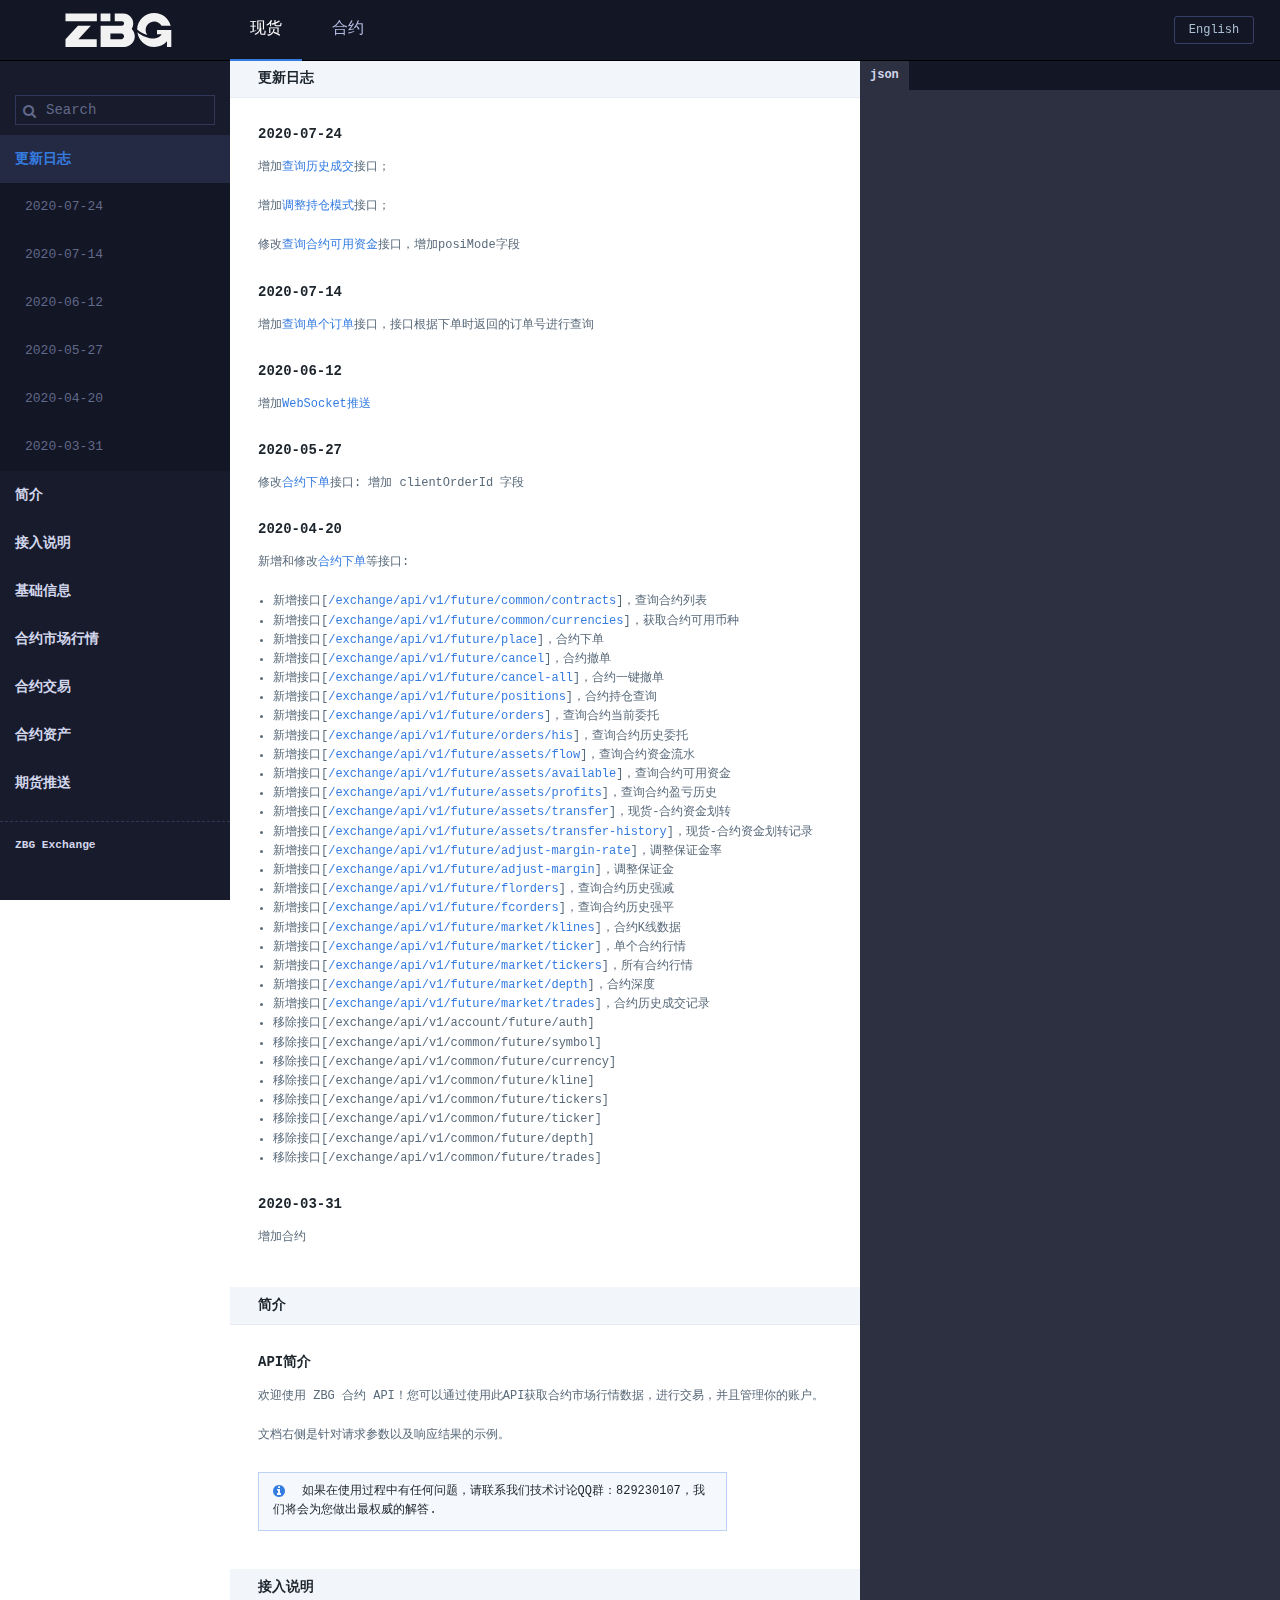
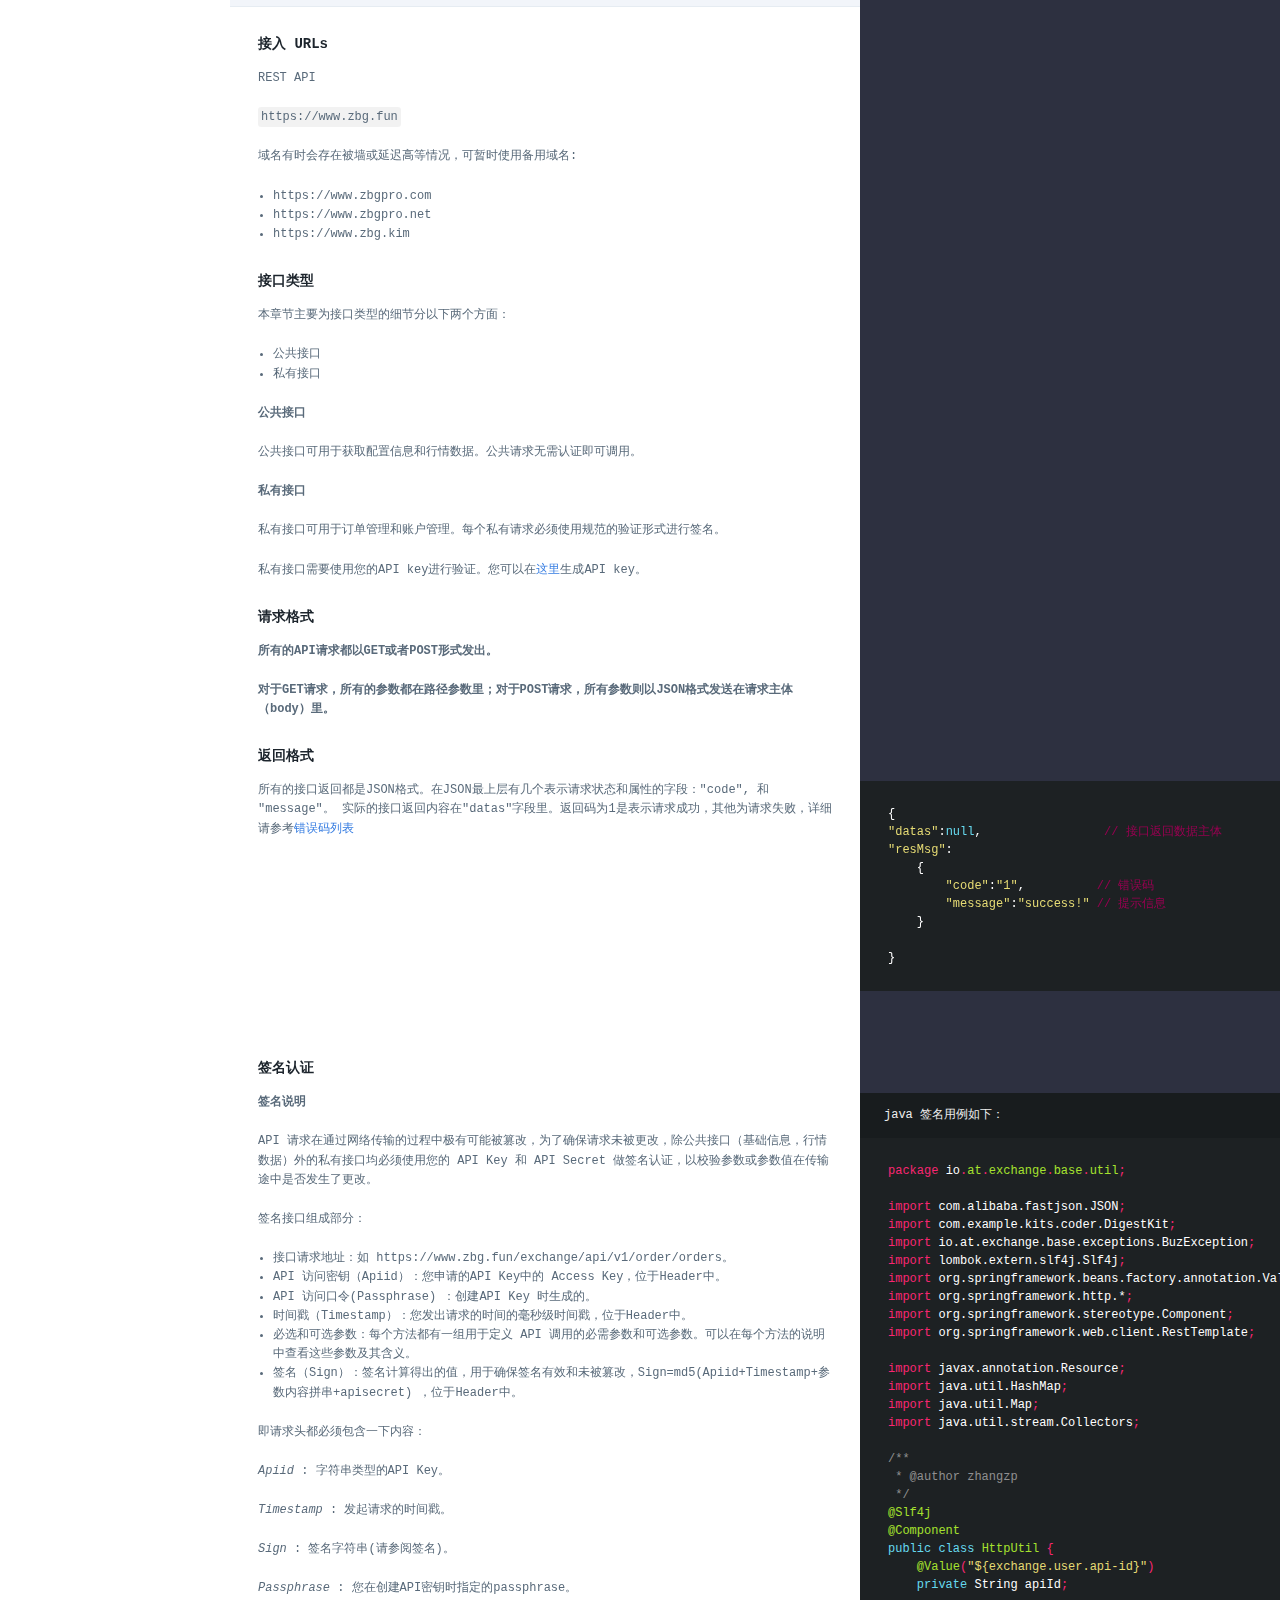
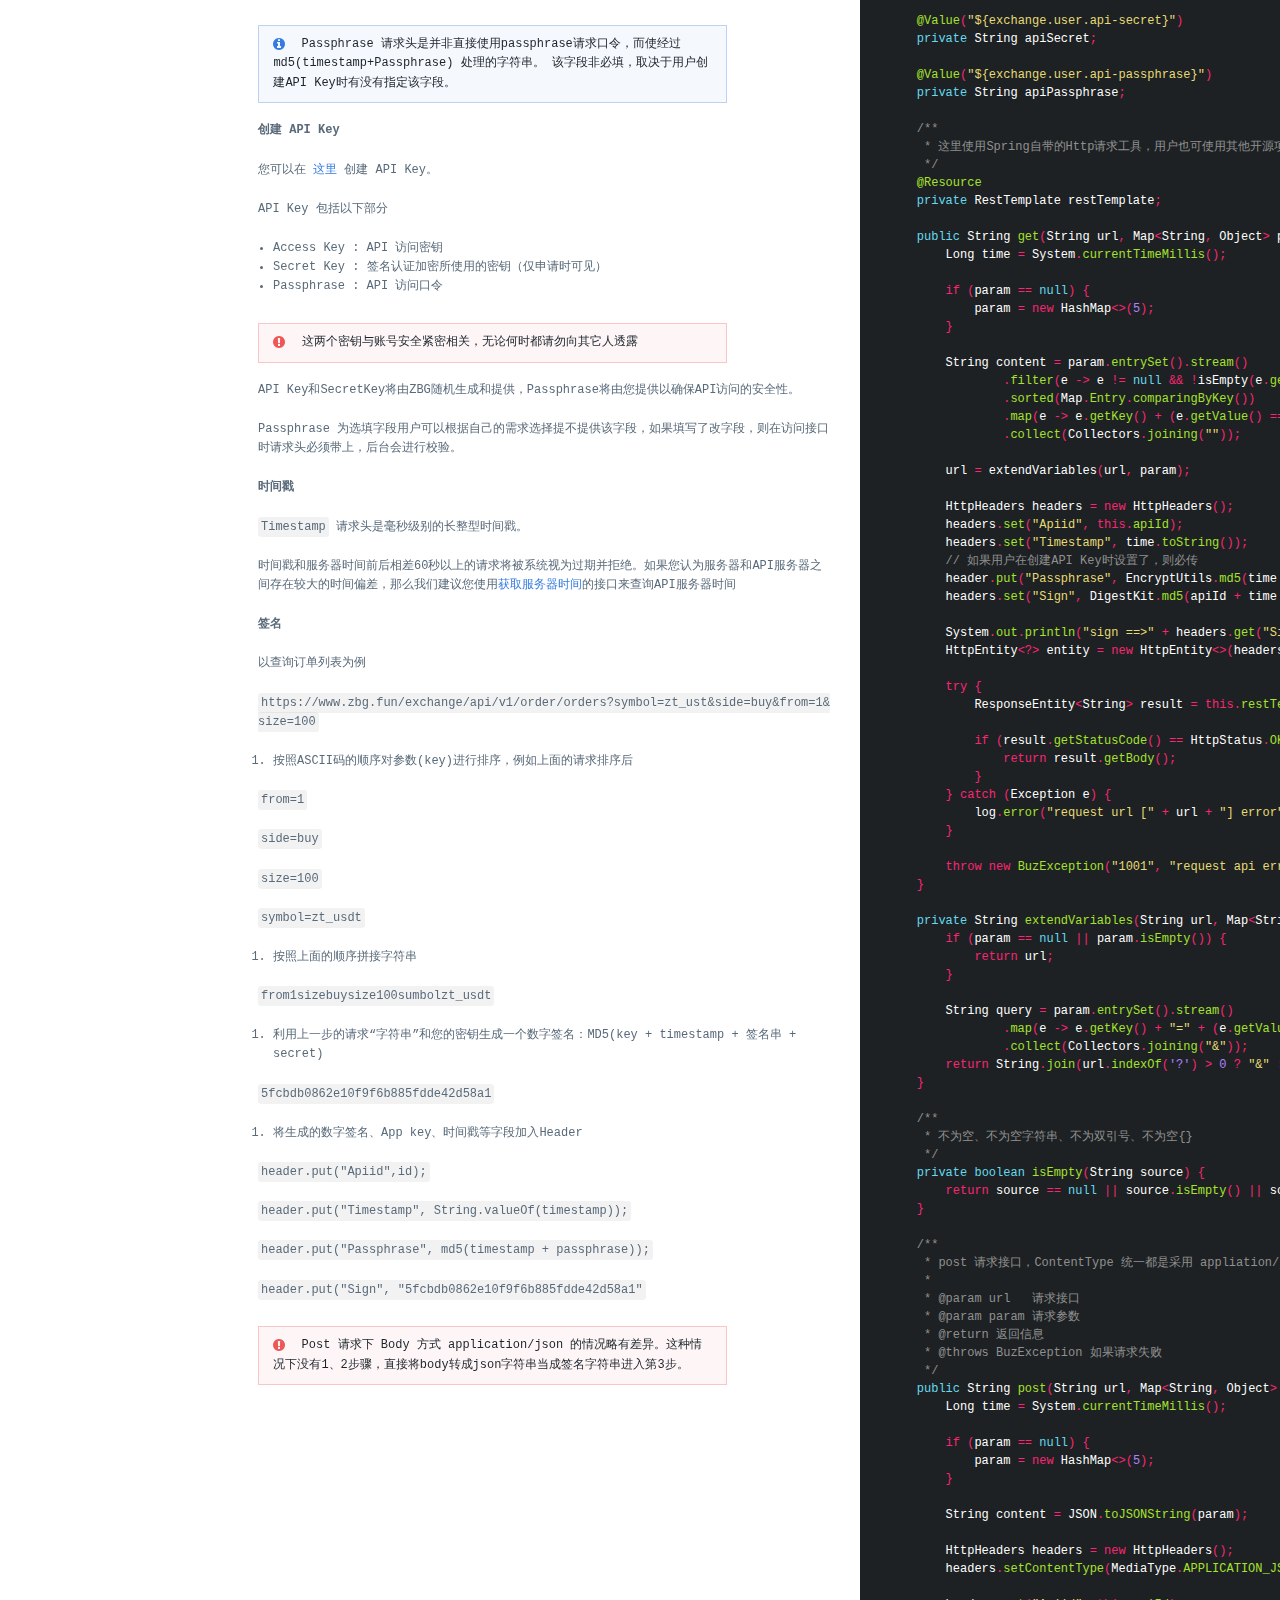
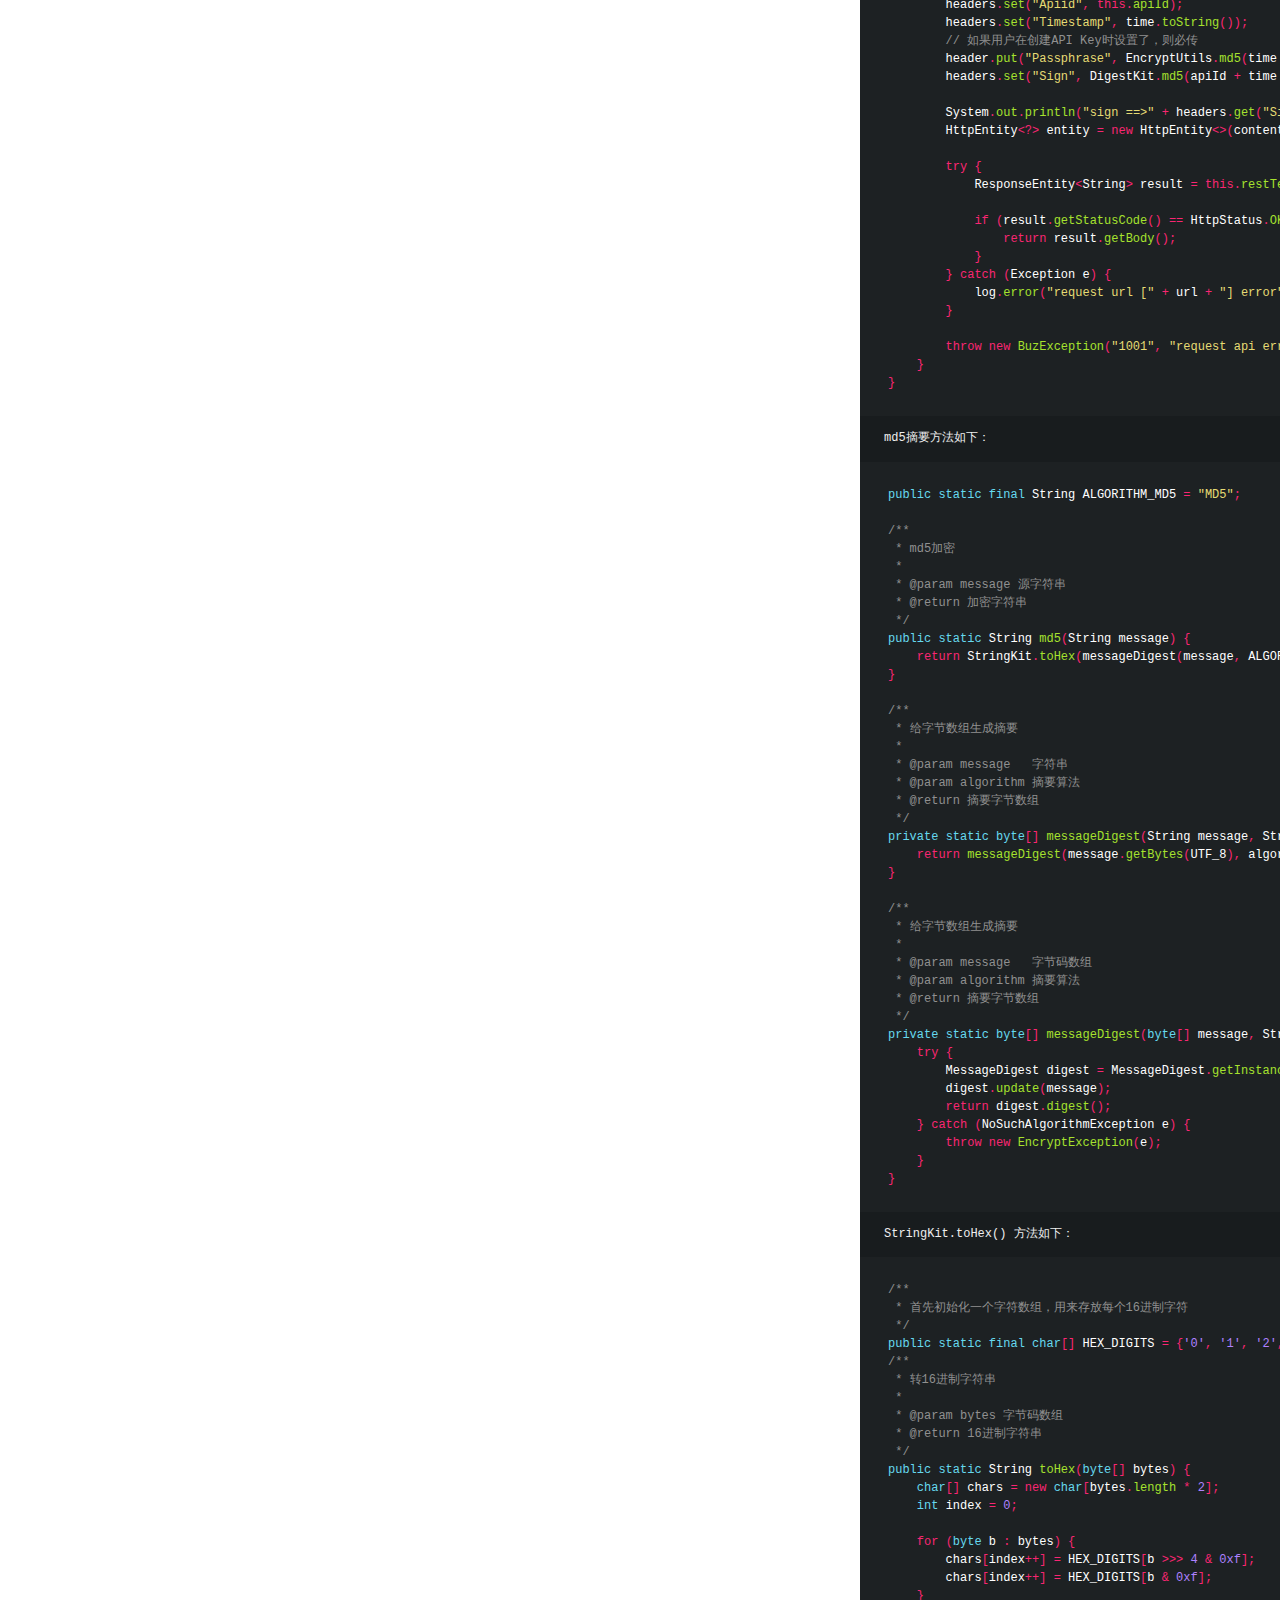
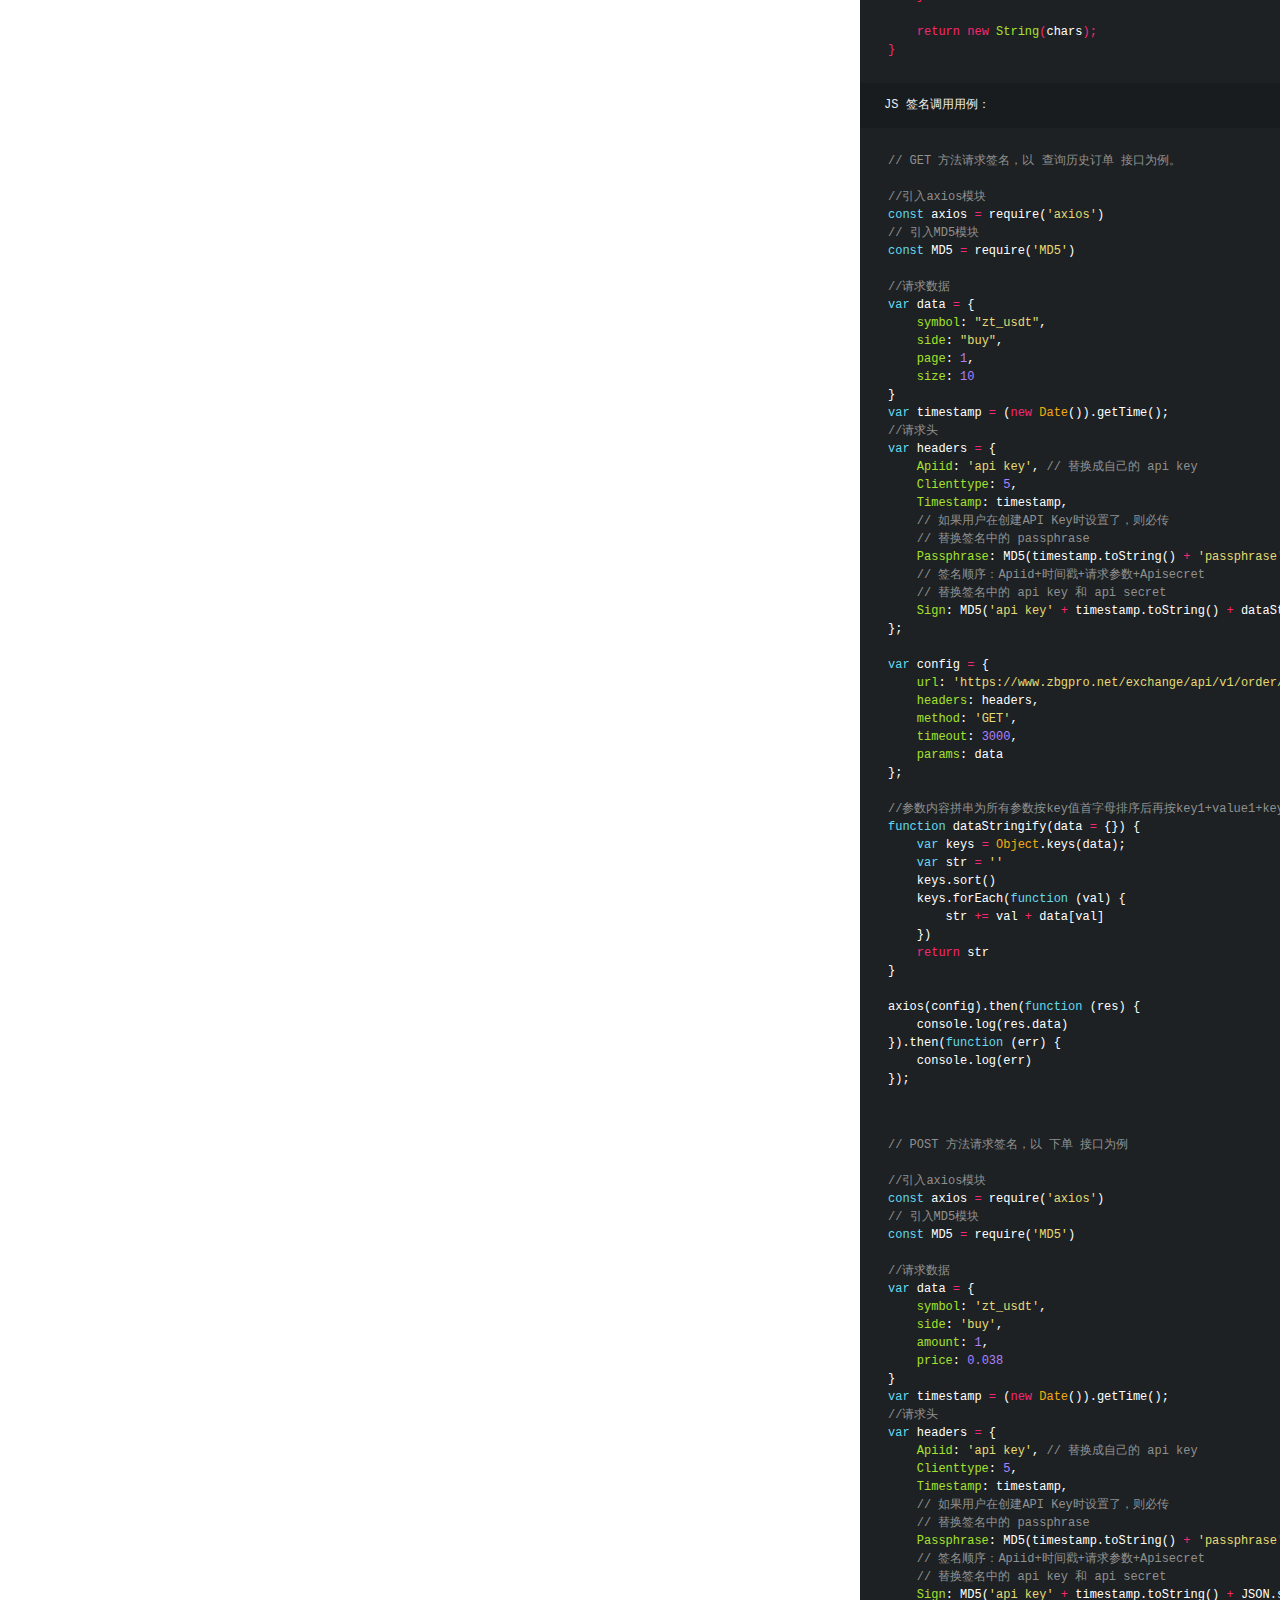
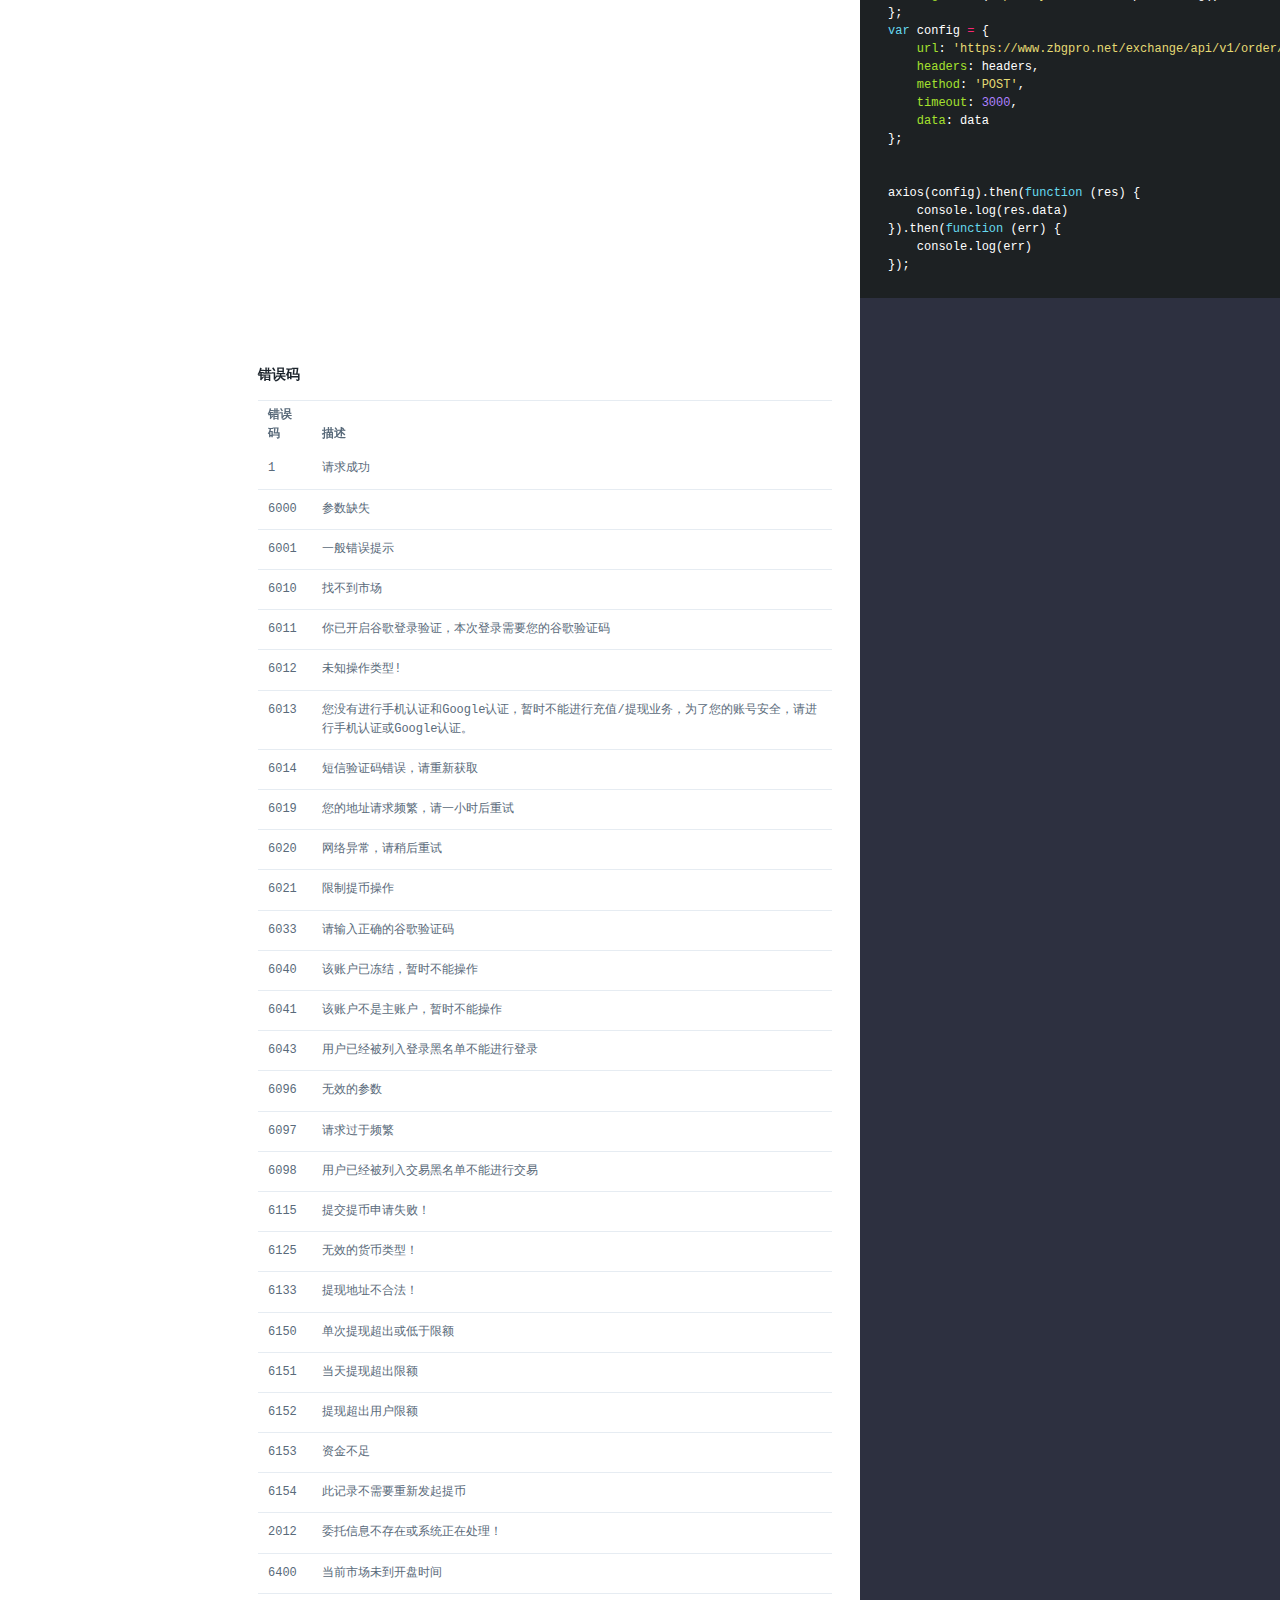
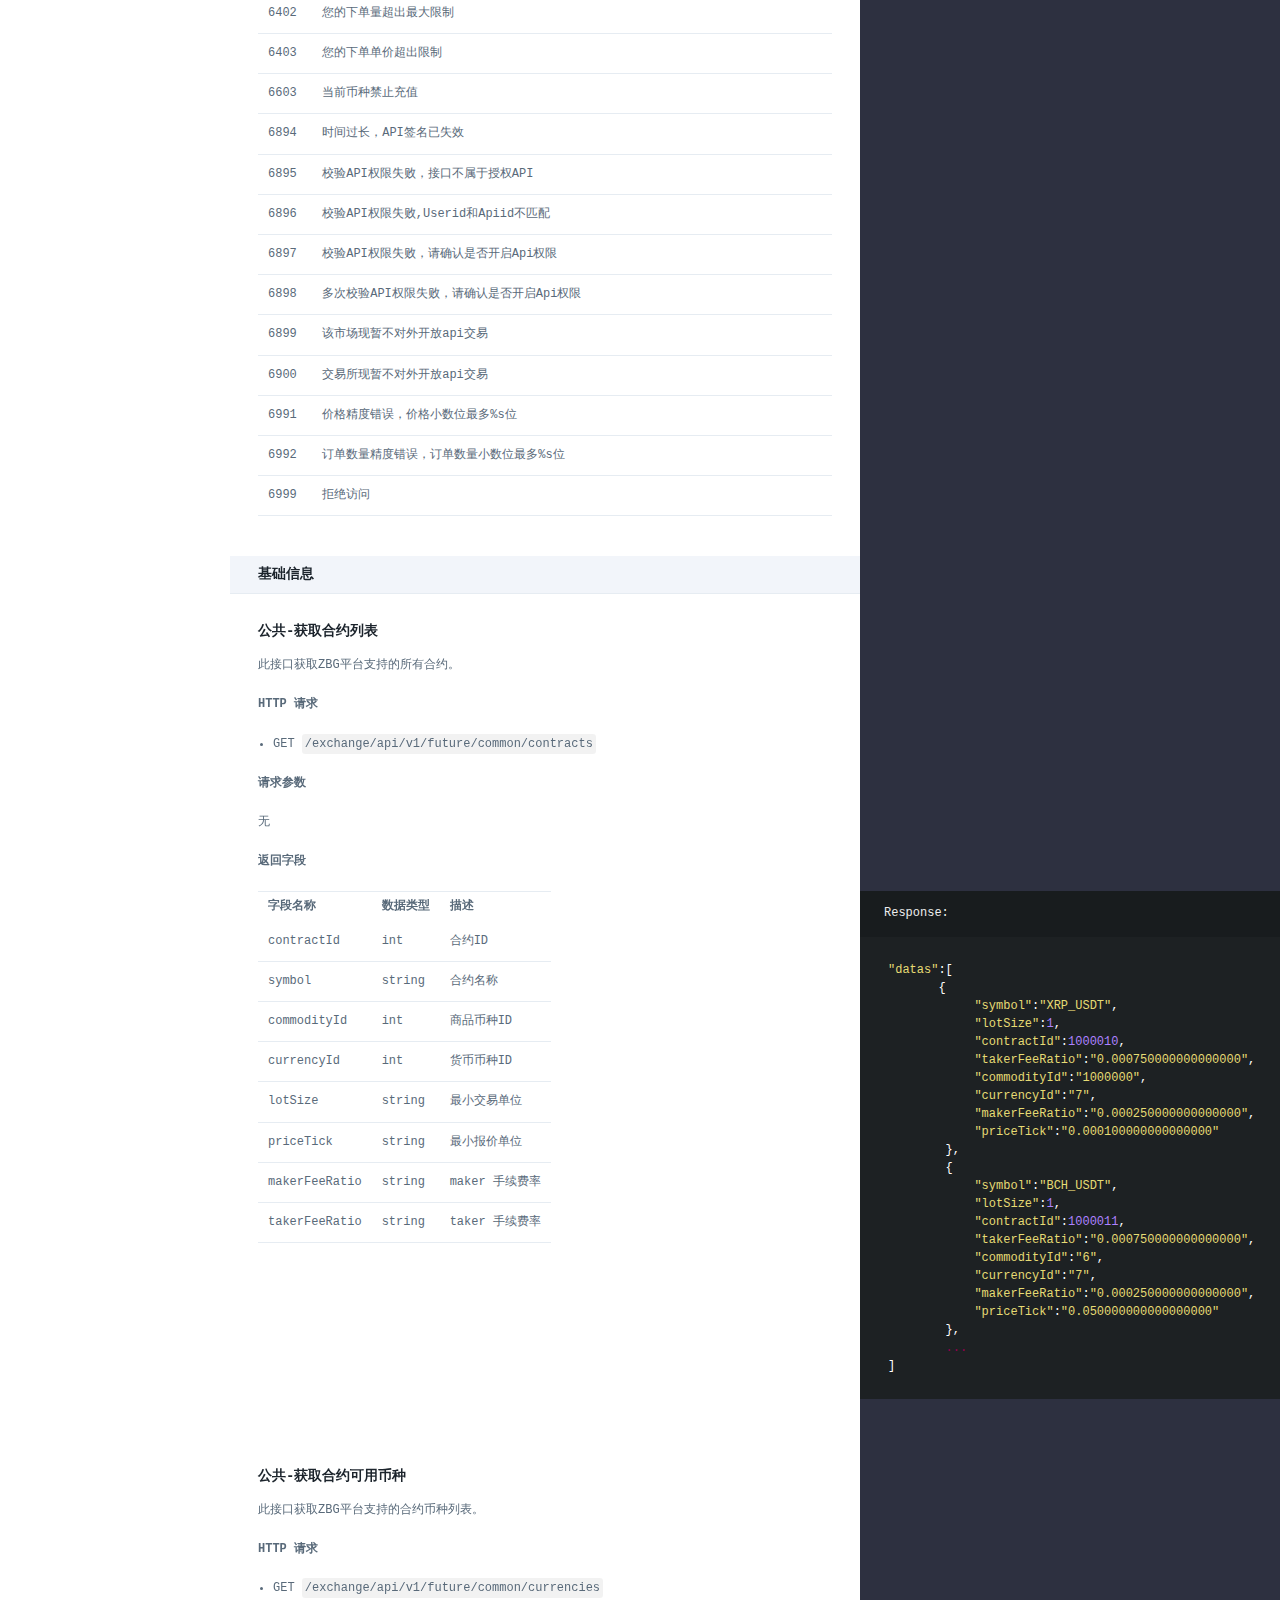
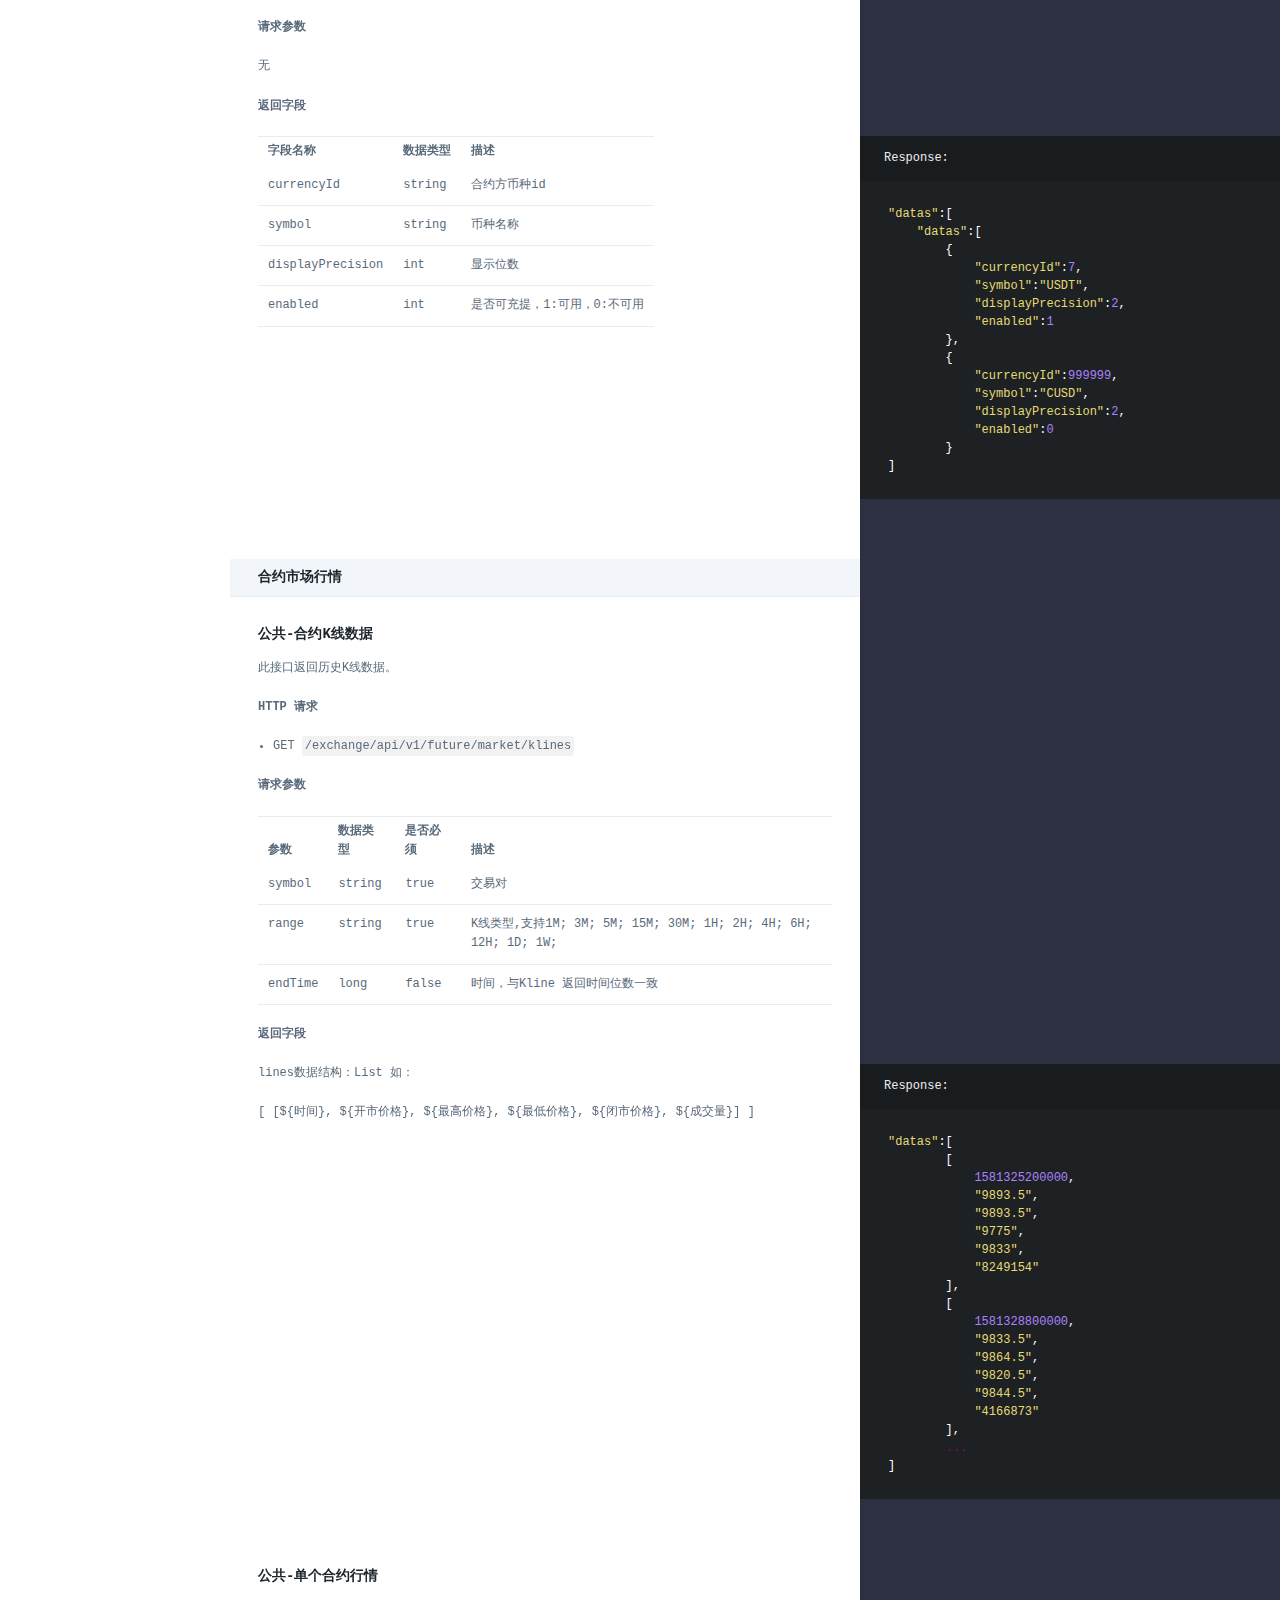
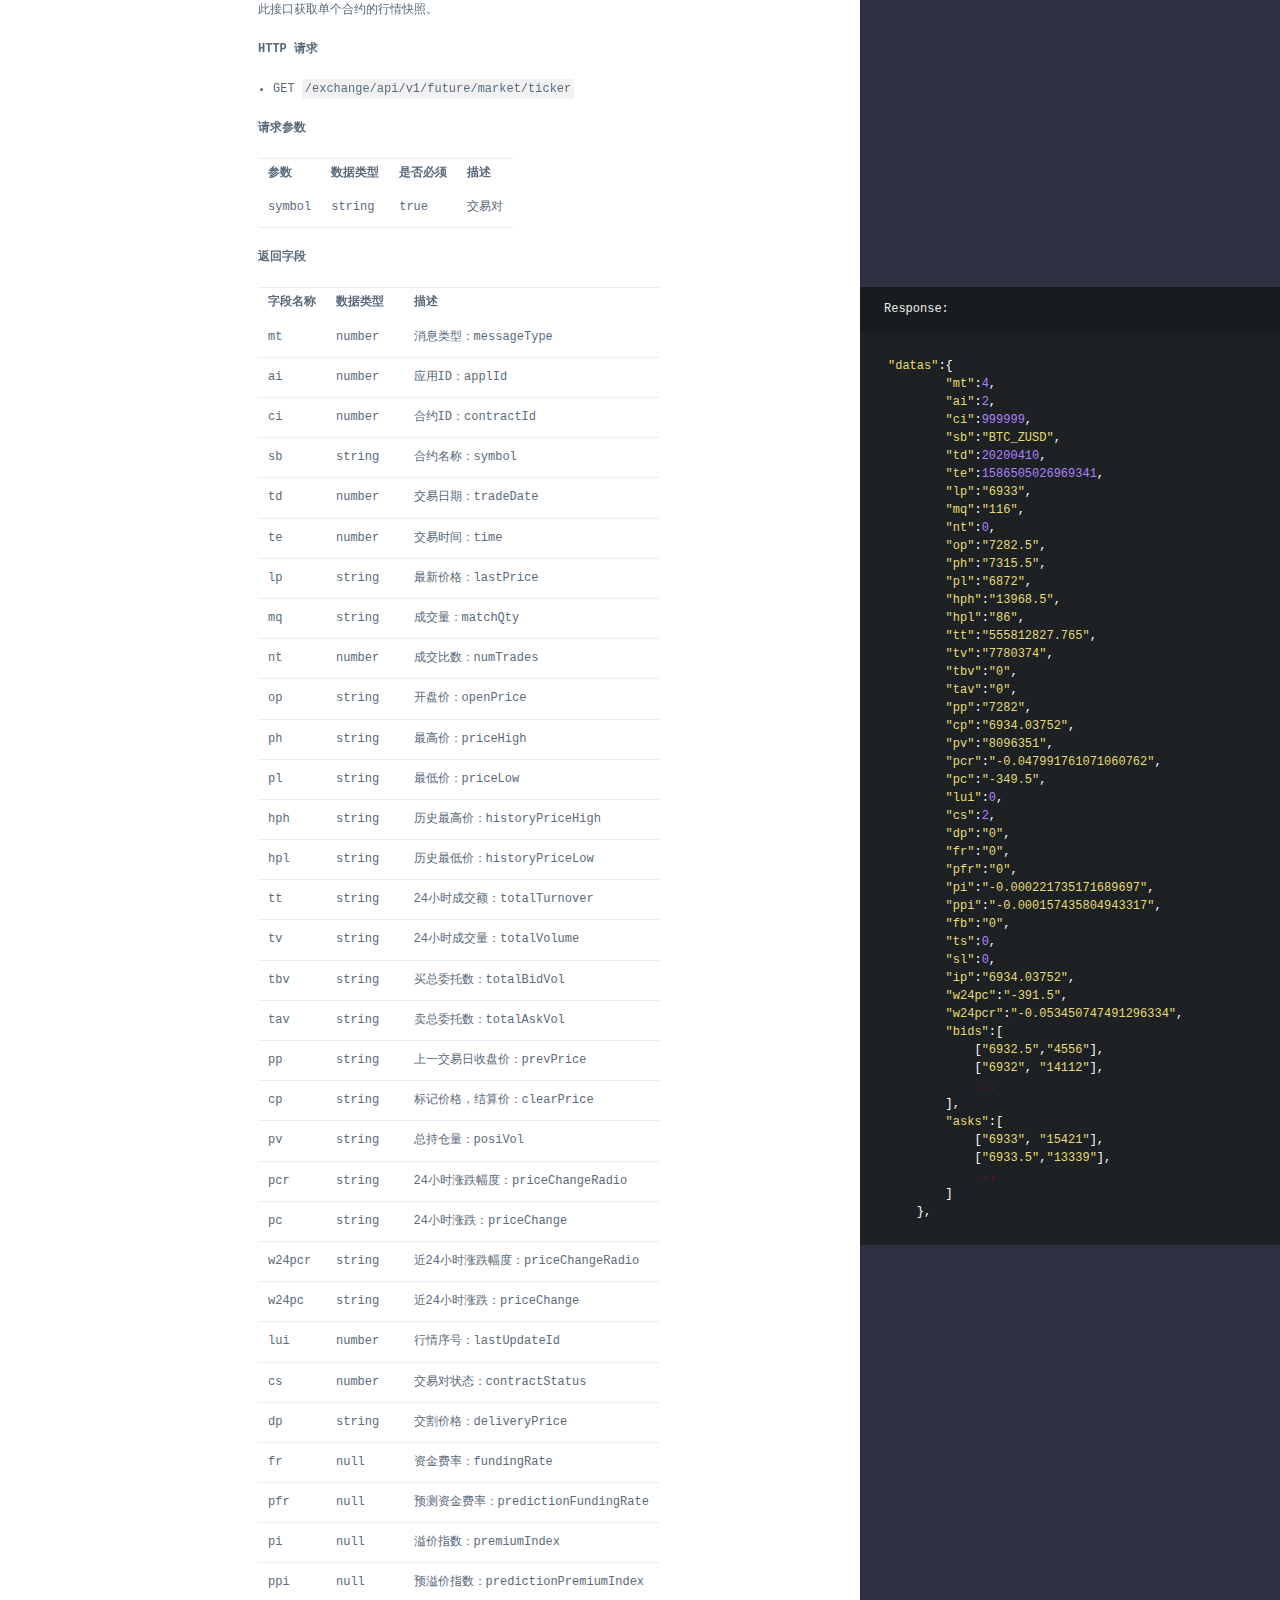
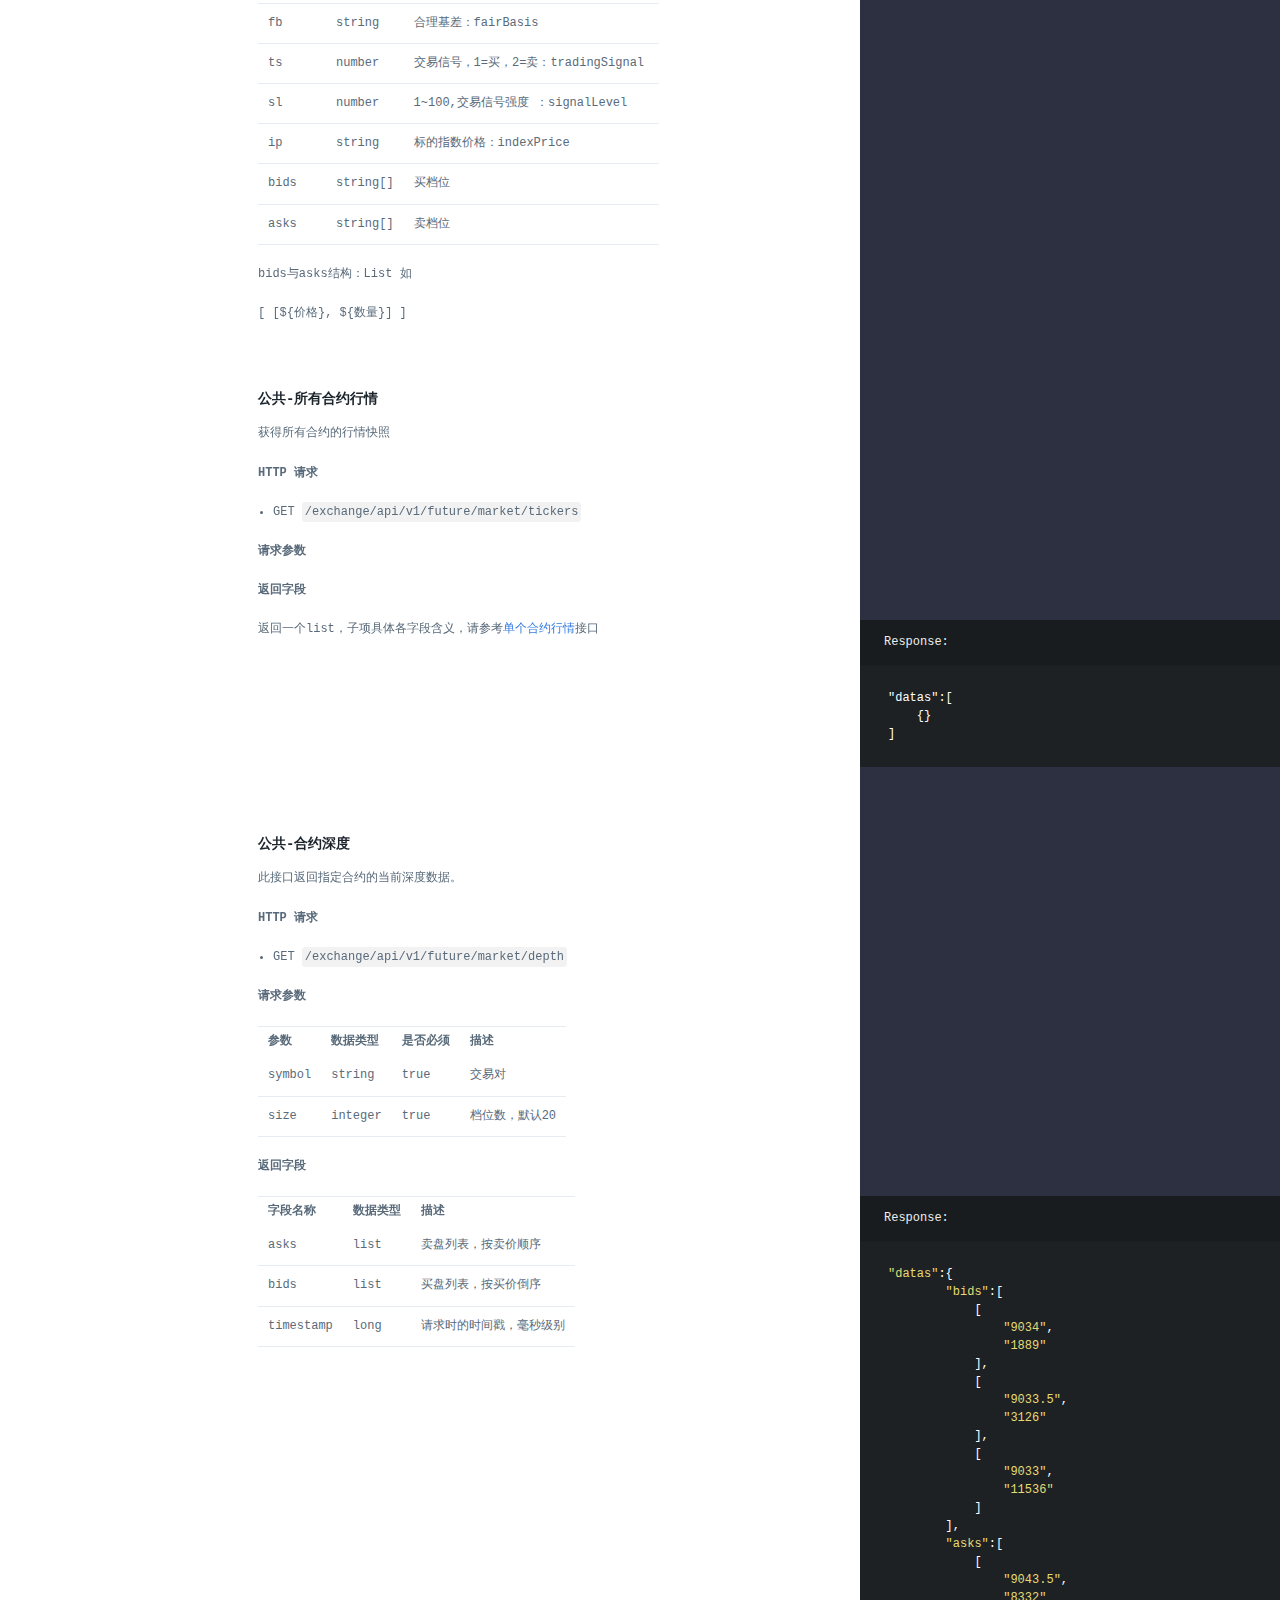
==== future/v1/cn/index.html @ 84c279cd "publish: fix" ====
<!doctype html>
<html>
  <head>
    <meta charset="utf-8">
    <meta content="IE=edge,chrome=1" http-equiv="X-UA-Compatible">
    <meta name="viewport" content="width=device-width, initial-scale=1, maximum-scale=1">
    <link href="images/favicon.ico" rel="icon" type="image/ico" />
    <title>ZBG 合约 API 文档</title>
    <style>
      .highlight table td { padding: 5px; }
.highlight table pre { margin: 0; }
.highlight .gh {
  color: #999999;
}
.highlight .sr {
  color: #f6aa11;
}
.highlight .go {
  color: #888888;
}
.highlight .gp {
  color: #555555;
}
.highlight .gs {
}
.highlight .gu {
  color: #aaaaaa;
}
.highlight .nb {
  color: #f6aa11;
}
.highlight .cm {
  color: #75715e;
}
.highlight .cp {
  color: #75715e;
}
.highlight .c1 {
  color: #75715e;
}
.highlight .cs {
  color: #75715e;
}
.highlight .c, .highlight .cd {
  color: #75715e;
}
.highlight .err {
  color: #960050;
}
.highlight .gr {
  color: #960050;
}
.highlight .gt {
  color: #960050;
}
.highlight .gd {
  color: #49483e;
}
.highlight .gi {
  color: #49483e;
}
.highlight .ge {
  color: #49483e;
}
.highlight .kc {
  color: #66d9ef;
}
.highlight .kd {
  color: #66d9ef;
}
.highlight .kr {
  color: #66d9ef;
}
.highlight .no {
  color: #66d9ef;
}
.highlight .kt {
  color: #66d9ef;
}
.highlight .mf {
  color: #ae81ff;
}
.highlight .mh {
  color: #ae81ff;
}
.highlight .il {
  color: #ae81ff;
}
.highlight .mi {
  color: #ae81ff;
}
.highlight .mo {
  color: #ae81ff;
}
.highlight .m, .highlight .mb, .highlight .mx {
  color: #ae81ff;
}
.highlight .sc {
  color: #ae81ff;
}
.highlight .se {
  color: #ae81ff;
}
.highlight .ss {
  color: #ae81ff;
}
.highlight .sd {
  color: #e6db74;
}
.highlight .s2 {
  color: #e6db74;
}
.highlight .sb {
  color: #e6db74;
}
.highlight .sh {
  color: #e6db74;
}
.highlight .si {
  color: #e6db74;
}
.highlight .sx {
  color: #e6db74;
}
.highlight .s1 {
  color: #e6db74;
}
.highlight .s {
  color: #e6db74;
}
.highlight .na {
  color: #a6e22e;
}
.highlight .nc {
  color: #a6e22e;
}
.highlight .nd {
  color: #a6e22e;
}
.highlight .ne {
  color: #a6e22e;
}
.highlight .nf {
  color: #a6e22e;
}
.highlight .vc {
  color: #ffffff;
}
.highlight .nn {
  color: #ffffff;
}
.highlight .nl {
  color: #ffffff;
}
.highlight .ni {
  color: #ffffff;
}
.highlight .bp {
  color: #ffffff;
}
.highlight .vg {
  color: #ffffff;
}
.highlight .vi {
  color: #ffffff;
}
.highlight .nv {
  color: #ffffff;
}
.highlight .w {
  color: #ffffff;
}
.highlight {
  color: #ffffff;
}
.highlight .n, .highlight .py, .highlight .nx {
  color: #ffffff;
}
.highlight .ow {
  color: #f92672;
}
.highlight .nt {
  color: #f92672;
}
.highlight .k, .highlight .kv {
  color: #f92672;
}
.highlight .kn {
  color: #f92672;
}
.highlight .kp {
  color: #f92672;
}
.highlight .o {
  color: #f92672;
}
    </style>
    <link href="stylesheets/screen.css" rel="stylesheet" media="screen" />
    <link href="stylesheets/print.css" rel="stylesheet" media="print" />
      <script src="javascripts/all.js"></script>
  </head>

  <body class="index" data-languages="[&quot;json&quot;]">
    <a href="#" id="nav-button">
      <span>
        <img src="images/navbar.png" alt="Navbar" />
      </span>
    </a>
    <header>
      <div class="flex_box">
        <img src="images/logo.svg" class="logo" alt="Logo" />
        <div class="nav_box">
          <span class="nav_cell" style="display: none">
            <a href="javascript:;" class="nav_first">v1<i class="icon_nav"></i></a>
            <ul class="nav_ul">
              <li>
                <a href="/docs/spot/v1/en/" id="v1_url">v1</a>
              </li>
              <li>
                <a href="/docs/spot/v2/en/" id="v2_url">v2</a>
              </li>
            </ul>
          </span>
          <span class="nav_cell nav_tab">
            <a href="/docs/spot/v1/en/" id="btn_spot">现货</a>
          </span>
          <span class="nav_cell nav_tab">
            <a href="/docs/future/v1/en/" id="btn_future">合约</a>
          </span>
        </div>
      </div>
      <a href="/docs/spot/v1/cn/" class="lang" id="lang_box">简体中文</a>
    </header>
    <div class="toc-wrapper">
        <div class="lang-selector">
              <a href="#" data-language-name="json">json</a>
        </div>
        <div class="search">
          <input type="text" class="search" id="input-search" placeholder="Search">
        </div>
        <ul class="search-results"></ul>
      <ul id="toc" class="toc-list-h1">
          <li>
            <a href="#185368440e" class="toc-h1 toc-link" data-title="更新日志">更新日志</a>
              <ul class="toc-list-h2">
                  <li>
                    <a href="#2020-07-24" class="toc-h2 toc-link" data-title="2020-07-24">2020-07-24</a>
                  </li>
                  <li>
                    <a href="#2020-07-14" class="toc-h2 toc-link" data-title="2020-07-14">2020-07-14</a>
                  </li>
                  <li>
                    <a href="#2020-06-12" class="toc-h2 toc-link" data-title="2020-06-12">2020-06-12</a>
                  </li>
                  <li>
                    <a href="#2020-05-27" class="toc-h2 toc-link" data-title="2020-05-27">2020-05-27</a>
                  </li>
                  <li>
                    <a href="#2020-04-20" class="toc-h2 toc-link" data-title="2020-04-20">2020-04-20</a>
                  </li>
                  <li>
                    <a href="#2020-03-31" class="toc-h2 toc-link" data-title="2020-03-31">2020-03-31</a>
                  </li>
              </ul>
          </li>
          <li>
            <a href="#5ea2e0cde2" class="toc-h1 toc-link" data-title="简介">简介</a>
              <ul class="toc-list-h2">
                  <li>
                    <a href="#api" class="toc-h2 toc-link" data-title="API简介">API简介</a>
                  </li>
              </ul>
          </li>
          <li>
            <a href="#2d07d50c97" class="toc-h1 toc-link" data-title="接入说明">接入说明</a>
              <ul class="toc-list-h2">
                  <li>
                    <a href="#urls" class="toc-h2 toc-link" data-title="接入 URLs">接入 URLs</a>
                  </li>
                  <li>
                    <a href="#5076603a3e" class="toc-h2 toc-link" data-title="接口类型">接口类型</a>
                  </li>
                  <li>
                    <a href="#21d67c3c4c" class="toc-h2 toc-link" data-title="请求格式">请求格式</a>
                  </li>
                  <li>
                    <a href="#dac673286f" class="toc-h2 toc-link" data-title="返回格式">返回格式</a>
                  </li>
                  <li>
                    <a href="#c64cd15fdc" class="toc-h2 toc-link" data-title="签名认证">签名认证</a>
                  </li>
                  <li>
                    <a href="#e08c1d4f9a" class="toc-h2 toc-link" data-title="错误码">错误码</a>
                  </li>
              </ul>
          </li>
          <li>
            <a href="#41654e0268" class="toc-h1 toc-link" data-title="基础信息">基础信息</a>
              <ul class="toc-list-h2">
                  <li>
                    <a href="#daedf585f3" class="toc-h2 toc-link" data-title="公共-获取合约列表">公共-获取合约列表</a>
                  </li>
                  <li>
                    <a href="#b22727fec6" class="toc-h2 toc-link" data-title="公共-获取合约可用币种">公共-获取合约可用币种</a>
                  </li>
              </ul>
          </li>
          <li>
            <a href="#9493d04700" class="toc-h1 toc-link" data-title="合约市场行情">合约市场行情</a>
              <ul class="toc-list-h2">
                  <li>
                    <a href="#k" class="toc-h2 toc-link" data-title="公共-合约K线数据">公共-合约K线数据</a>
                  </li>
                  <li>
                    <a href="#964054eba1" class="toc-h2 toc-link" data-title="公共-单个合约行情">公共-单个合约行情</a>
                  </li>
                  <li>
                    <a href="#4802b68052" class="toc-h2 toc-link" data-title="公共-所有合约行情">公共-所有合约行情</a>
                  </li>
                  <li>
                    <a href="#470b9cf6ae" class="toc-h2 toc-link" data-title="公共-合约深度">公共-合约深度</a>
                  </li>
                  <li>
                    <a href="#540eaf650b" class="toc-h2 toc-link" data-title="公共-合约历史成交记录">公共-合约历史成交记录</a>
                  </li>
              </ul>
          </li>
          <li>
            <a href="#5bf19eee5a" class="toc-h1 toc-link" data-title="合约交易">合约交易</a>
              <ul class="toc-list-h2">
                  <li>
                    <a href="#9dc85ffb46" class="toc-h2 toc-link" data-title="合约下单">合约下单</a>
                  </li>
                  <li>
                    <a href="#68a1fe7812" class="toc-h2 toc-link" data-title="合约撤单">合约撤单</a>
                  </li>
                  <li>
                    <a href="#5538919b9f" class="toc-h2 toc-link" data-title="合约一键撤单">合约一键撤单</a>
                  </li>
                  <li>
                    <a href="#01106676d4" class="toc-h2 toc-link" data-title="合约持仓查询">合约持仓查询</a>
                  </li>
                  <li>
                    <a href="#513eb615d1" class="toc-h2 toc-link" data-title="查询合约当前委托">查询合约当前委托</a>
                  </li>
                  <li>
                    <a href="#b6b00ede13" class="toc-h2 toc-link" data-title="查询单个委托">查询单个委托</a>
                  </li>
                  <li>
                    <a href="#23889edae4" class="toc-h2 toc-link" data-title="查询合约历史委托">查询合约历史委托</a>
                  </li>
                  <li>
                    <a href="#ca04484e3e" class="toc-h2 toc-link" data-title="查询合约历史成交">查询合约历史成交</a>
                  </li>
                  <li>
                    <a href="#97ba66701c" class="toc-h2 toc-link" data-title="查询合约历史强平">查询合约历史强平</a>
                  </li>
                  <li>
                    <a href="#4c8fd7c9eb" class="toc-h2 toc-link" data-title="查询合约历史强减">查询合约历史强减</a>
                  </li>
                  <li>
                    <a href="#bdac9bbb53" class="toc-h2 toc-link" data-title="调整保证金率">调整保证金率</a>
                  </li>
                  <li>
                    <a href="#9e3bc1e664" class="toc-h2 toc-link" data-title="调整保证金">调整保证金</a>
                  </li>
                  <li>
                    <a href="#b81972a71d" class="toc-h2 toc-link" data-title="调整持仓模式">调整持仓模式</a>
                  </li>
              </ul>
          </li>
          <li>
            <a href="#683b4a8231" class="toc-h1 toc-link" data-title="合约资产">合约资产</a>
              <ul class="toc-list-h2">
                  <li>
                    <a href="#f300a78dba" class="toc-h2 toc-link" data-title="查询合约资金流水">查询合约资金流水</a>
                  </li>
                  <li>
                    <a href="#8da397f29a" class="toc-h2 toc-link" data-title="查询合约可用资金">查询合约可用资金</a>
                  </li>
                  <li>
                    <a href="#1b4243a44a" class="toc-h2 toc-link" data-title="查询合约盈亏历史">查询合约盈亏历史</a>
                  </li>
                  <li>
                    <a href="#0d83610961" class="toc-h2 toc-link" data-title="现货-合约资金划转">现货-合约资金划转</a>
                  </li>
                  <li>
                    <a href="#dc5b365f5c" class="toc-h2 toc-link" data-title="现货-合约资金划转历史查询">现货-合约资金划转历史查询</a>
                  </li>
              </ul>
          </li>
          <li>
            <a href="#300f34d976" class="toc-h1 toc-link" data-title="期货推送">期货推送</a>
              <ul class="toc-list-h2">
                  <li>
                    <a href="#5ea2e0cde2-2" class="toc-h2 toc-link" data-title="简介">简介</a>
                  </li>
                  <li>
                    <a href="#k-2" class="toc-h2 toc-link" data-title="K线数据">K线数据</a>
                  </li>
                  <li>
                    <a href="#1529c9267f" class="toc-h2 toc-link" data-title="市场深度">市场深度</a>
                  </li>
                  <li>
                    <a href="#7d44b7792d" class="toc-h2 toc-link" data-title="交易记录">交易记录</a>
                  </li>
                  <li>
                    <a href="#b8518bf435" class="toc-h2 toc-link" data-title="全量行情数据">全量行情数据</a>
                  </li>
                  <li>
                    <a href="#d77fff3bd2" class="toc-h2 toc-link" data-title="单个市场行情数据">单个市场行情数据</a>
                  </li>
                  <li>
                    <a href="#89485959d4" class="toc-h2 toc-link" data-title="获取币种价格">获取币种价格</a>
                  </li>
                  <li>
                    <a href="#8bc3b1fd22" class="toc-h2 toc-link" data-title="获取法币汇率">获取法币汇率</a>
                  </li>
                  <li>
                    <a href="#afbb24f195" class="toc-h2 toc-link" data-title="获取市场统计">获取市场统计</a>
                  </li>
                  <li>
                    <a href="#9ffe2bc162" class="toc-h2 toc-link" data-title="获取系统时间">获取系统时间</a>
                  </li>
                  <li>
                    <a href="#bad817ce35" class="toc-h2 toc-link" data-title="获取私有数据推送">获取私有数据推送</a>
                  </li>
              </ul>
          </li>
      </ul>
        <ul class="toc-footer">
            <li><a href="https://www.zbg.fun/" class="createApi">ZBG Exchange</a></li>
        </ul>
    </div>
    <div class="page-wrapper">
      <div class="dark-box"></div>
      <div class="content">
        <h1 id='185368440e'>更新日志</h1><h2 id='2020-07-24'>2020-07-24</h2>
<p>增加<a href="#ca04484e3e">查询历史成交</a>接口；</p>

<p>增加<a href="#b81972a71d">调整持仓模式</a>接口；</p>

<p>修改<a href="#8da397f29a">查询合约可用资金</a>接口，增加posiMode字段</p>
<h2 id='2020-07-14'>2020-07-14</h2>
<p>增加<a href="#b6b00ede13">查询单个订单</a>接口，接口根据下单时返回的订单号进行查询</p>
<h2 id='2020-06-12'>2020-06-12</h2>
<p>增加<a href="#300f34d976">WebSocket推送</a></p>
<h2 id='2020-05-27'>2020-05-27</h2>
<p>修改<a href="#9dc85ffb46">合约下单</a>接口: 增加 clientOrderId 字段</p>
<h2 id='2020-04-20'>2020-04-20</h2>
<p>新增和修改<a href="#9dc85ffb46">合约下单</a>等接口:</p>

<ul>
<li>新增接口[<a href="#daedf585f3">/exchange/api/v1/future/common/contracts</a>]，查询合约列表</li>
<li>新增接口[<a href="#b22727fec6">/exchange/api/v1/future/common/currencies</a>]，获取合约可用币种</li>
<li>新增接口[<a href="#9dc85ffb46">/exchange/api/v1/future/place</a>]，合约下单</li>
<li>新增接口[<a href="#68a1fe7812">/exchange/api/v1/future/cancel</a>]，合约撤单</li>
<li>新增接口[<a href="#5538919b9f">/exchange/api/v1/future/cancel-all</a>]，合约一键撤单</li>
<li>新增接口[<a href="#01106676d4">/exchange/api/v1/future/positions</a>]，合约持仓查询</li>
<li>新增接口[<a href="#513eb615d1">/exchange/api/v1/future/orders</a>]，查询合约当前委托</li>
<li>新增接口[<a href="#23889edae4">/exchange/api/v1/future/orders/his</a>]，查询合约历史委托</li>
<li>新增接口[<a href="#f300a78dba">/exchange/api/v1/future/assets/flow</a>]，查询合约资金流水</li>
<li>新增接口[<a href="#8da397f29a">/exchange/api/v1/future/assets/available</a>]，查询合约可用资金</li>
<li>新增接口[<a href="#1b4243a44a">/exchange/api/v1/future/assets/profits</a>]，查询合约盈亏历史</li>
<li>新增接口[<a href="#0d83610961">/exchange/api/v1/future/assets/transfer</a>]，现货-合约资金划转</li>
<li>新增接口[<a href="#dc5b365f5c">/exchange/api/v1/future/assets/transfer-history</a>]，现货-合约资金划转记录</li>
<li>新增接口[<a href="#bdac9bbb53">/exchange/api/v1/future/adjust-margin-rate</a>]，调整保证金率</li>
<li>新增接口[<a href="#9e3bc1e664">/exchange/api/v1/future/adjust-margin</a>]，调整保证金</li>
<li>新增接口[<a href="#4c8fd7c9eb">/exchange/api/v1/future/florders</a>]，查询合约历史强减</li>
<li>新增接口[<a href="#97ba66701c">/exchange/api/v1/future/fcorders</a>]，查询合约历史强平</li>
<li>新增接口[<a href="#k-2">/exchange/api/v1/future/market/klines</a>]，合约K线数据</li>
<li>新增接口[<a href="#964054eba1">/exchange/api/v1/future/market/ticker</a>]，单个合约行情</li>
<li>新增接口[<a href="#4802b68052">/exchange/api/v1/future/market/tickers</a>]，所有合约行情</li>
<li>新增接口[<a href="#470b9cf6ae">/exchange/api/v1/future/market/depth</a>]，合约深度</li>
<li>新增接口[<a href="#540eaf650b">/exchange/api/v1/future/market/trades</a>]，合约历史成交记录</li>
<li>移除接口[/exchange/api/v1/account/future/auth]</li>
<li>移除接口[/exchange/api/v1/common/future/symbol]</li>
<li>移除接口[/exchange/api/v1/common/future/currency]</li>
<li>移除接口[/exchange/api/v1/common/future/kline]</li>
<li>移除接口[/exchange/api/v1/common/future/tickers]</li>
<li>移除接口[/exchange/api/v1/common/future/ticker]</li>
<li>移除接口[/exchange/api/v1/common/future/depth]</li>
<li>移除接口[/exchange/api/v1/common/future/trades]</li>
</ul>
<h2 id='2020-03-31'>2020-03-31</h2>
<p>增加合约</p>
<h1 id='5ea2e0cde2'>简介</h1><h2 id='api'>API简介</h2>
<p>欢迎使用 ZBG 合约 API！您可以通过使用此API获取合约市场行情数据，进行交易，并且管理你的账户。</p>

<p>文档右侧是针对请求参数以及响应结果的示例。</p>

<aside class="notice">
如果在使用过程中有任何问题，请联系我们技术讨论QQ群：829230107，我们将会为您做出最权威的解答.
</aside>
<h1 id='2d07d50c97'>接入说明</h1><h2 id='urls'>接入 URLs</h2>
<p>REST API</p>

<p><code>https://www.zbg.fun</code></p>

<p>域名有时会存在被墙或延迟高等情况，可暂时使用备用域名:</p>

<ul>
<li>https://www.zbgpro.com</li>
<li>https://www.zbgpro.net</li>
<li>https://www.zbg.kim</li>
</ul>
<h2 id='5076603a3e'>接口类型</h2>
<p>本章节主要为接口类型的细节分以下两个方面：</p>

<ul>
<li>公共接口</li>
<li>私有接口</li>
</ul>

<p><strong>公共接口</strong></p>

<p>公共接口可用于获取配置信息和行情数据。公共请求无需认证即可调用。</p>

<p><strong>私有接口</strong></p>

<p>私有接口可用于订单管理和账户管理。每个私有请求必须使用规范的验证形式进行签名。</p>

<p>私有接口需要使用您的API key进行验证。您可以在<a href="https://www.zbg.fun/login?path=https://www.zbg.fun/u/api" class="createApi">这里</a>生成API key。</p>
<h2 id='21d67c3c4c'>请求格式</h2>
<p><strong>所有的API请求都以GET或者POST形式发出。</strong></p>

<p><strong>对于GET请求，所有的参数都在路径参数里；对于POST请求，所有参数则以JSON格式发送在请求主体（body）里。</strong></p>
<h2 id='dac673286f'>返回格式</h2><pre class="highlight json tab-json"><code><span class="p">{</span><span class="w">
</span><span class="s2">"datas"</span><span class="p">:</span><span class="kc">null</span><span class="p">,</span><span class="w">                 </span><span class="err">//</span><span class="w"> </span><span class="err">接口返回数据主体</span><span class="w">
</span><span class="s2">"resMsg"</span><span class="p">:</span><span class="w">
    </span><span class="p">{</span><span class="w">
        </span><span class="s2">"code"</span><span class="p">:</span><span class="s2">"1"</span><span class="p">,</span><span class="w">          </span><span class="err">//</span><span class="w"> </span><span class="err">错误码</span><span class="w">
        </span><span class="s2">"message"</span><span class="p">:</span><span class="s2">"success!"</span><span class="w"> </span><span class="err">//</span><span class="w"> </span><span class="err">提示信息</span><span class="w">
    </span><span class="p">}</span><span class="w">

</span><span class="p">}</span><span class="w">
</span></code></pre>
<p>所有的接口返回都是JSON格式。在JSON最上层有几个表示请求状态和属性的字段：&quot;code&quot;, 和 &quot;message&quot;。 实际的接口返回内容在&quot;datas&quot;字段里。返回码为1是表示请求成功，其他为请求失败，详细请参考<a href="#e08c1d4f9a">错误码列表</a></p>
<h2 id='c64cd15fdc'>签名认证</h2>
<blockquote>
<p>java 签名用例如下：</p>
</blockquote>
<pre class="highlight java tab-java"><code><span class="kn">package</span> <span class="n">io</span><span class="o">.</span><span class="na">at</span><span class="o">.</span><span class="na">exchange</span><span class="o">.</span><span class="na">base</span><span class="o">.</span><span class="na">util</span><span class="o">;</span>

<span class="kn">import</span> <span class="nn">com.alibaba.fastjson.JSON</span><span class="o">;</span>
<span class="kn">import</span> <span class="nn">com.example.kits.coder.DigestKit</span><span class="o">;</span>
<span class="kn">import</span> <span class="nn">io.at.exchange.base.exceptions.BuzException</span><span class="o">;</span>
<span class="kn">import</span> <span class="nn">lombok.extern.slf4j.Slf4j</span><span class="o">;</span>
<span class="kn">import</span> <span class="nn">org.springframework.beans.factory.annotation.Value</span><span class="o">;</span>
<span class="kn">import</span> <span class="nn">org.springframework.http.*</span><span class="o">;</span>
<span class="kn">import</span> <span class="nn">org.springframework.stereotype.Component</span><span class="o">;</span>
<span class="kn">import</span> <span class="nn">org.springframework.web.client.RestTemplate</span><span class="o">;</span>

<span class="kn">import</span> <span class="nn">javax.annotation.Resource</span><span class="o">;</span>
<span class="kn">import</span> <span class="nn">java.util.HashMap</span><span class="o">;</span>
<span class="kn">import</span> <span class="nn">java.util.Map</span><span class="o">;</span>
<span class="kn">import</span> <span class="nn">java.util.stream.Collectors</span><span class="o">;</span>

<span class="cm">/**
 * @author zhangzp
 */</span>
<span class="nd">@Slf4j</span>
<span class="nd">@Component</span>
<span class="kd">public</span> <span class="kd">class</span> <span class="nc">HttpUtil</span> <span class="o">{</span>
    <span class="nd">@Value</span><span class="o">(</span><span class="s">"${exchange.user.api-id}"</span><span class="o">)</span>
    <span class="kd">private</span> <span class="n">String</span> <span class="n">apiId</span><span class="o">;</span>

    <span class="nd">@Value</span><span class="o">(</span><span class="s">"${exchange.user.api-secret}"</span><span class="o">)</span>
    <span class="kd">private</span> <span class="n">String</span> <span class="n">apiSecret</span><span class="o">;</span>

    <span class="nd">@Value</span><span class="o">(</span><span class="s">"${exchange.user.api-passphrase}"</span><span class="o">)</span>
    <span class="kd">private</span> <span class="n">String</span> <span class="n">apiPassphrase</span><span class="o">;</span>

    <span class="cm">/**
     * 这里使用Spring自带的Http请求工具，用户也可使用其他开源项目
     */</span>
    <span class="nd">@Resource</span>
    <span class="kd">private</span> <span class="n">RestTemplate</span> <span class="n">restTemplate</span><span class="o">;</span>

    <span class="kd">public</span> <span class="n">String</span> <span class="nf">get</span><span class="o">(</span><span class="n">String</span> <span class="n">url</span><span class="o">,</span> <span class="n">Map</span><span class="o">&lt;</span><span class="n">String</span><span class="o">,</span> <span class="n">Object</span><span class="o">&gt;</span> <span class="n">param</span><span class="o">)</span> <span class="kd">throws</span> <span class="n">BuzException</span> <span class="o">{</span>
        <span class="n">Long</span> <span class="n">time</span> <span class="o">=</span> <span class="n">System</span><span class="o">.</span><span class="na">currentTimeMillis</span><span class="o">();</span>

        <span class="k">if</span> <span class="o">(</span><span class="n">param</span> <span class="o">==</span> <span class="kc">null</span><span class="o">)</span> <span class="o">{</span>
            <span class="n">param</span> <span class="o">=</span> <span class="k">new</span> <span class="n">HashMap</span><span class="o">&lt;&gt;(</span><span class="mi">5</span><span class="o">);</span>
        <span class="o">}</span>

        <span class="n">String</span> <span class="n">content</span> <span class="o">=</span> <span class="n">param</span><span class="o">.</span><span class="na">entrySet</span><span class="o">().</span><span class="na">stream</span><span class="o">()</span>
                <span class="o">.</span><span class="na">filter</span><span class="o">(</span><span class="n">e</span> <span class="o">-&gt;</span> <span class="n">e</span> <span class="o">!=</span> <span class="kc">null</span> <span class="o">&amp;&amp;</span> <span class="o">!</span><span class="n">isEmpty</span><span class="o">(</span><span class="n">e</span><span class="o">.</span><span class="na">getKey</span><span class="o">()))</span>
                <span class="o">.</span><span class="na">sorted</span><span class="o">(</span><span class="n">Map</span><span class="o">.</span><span class="na">Entry</span><span class="o">.</span><span class="na">comparingByKey</span><span class="o">())</span>
                <span class="o">.</span><span class="na">map</span><span class="o">(</span><span class="n">e</span> <span class="o">-&gt;</span> <span class="n">e</span><span class="o">.</span><span class="na">getKey</span><span class="o">()</span> <span class="o">+</span> <span class="o">(</span><span class="n">e</span><span class="o">.</span><span class="na">getValue</span><span class="o">()</span> <span class="o">==</span> <span class="kc">null</span> <span class="o">?</span> <span class="s">""</span> <span class="o">:</span> <span class="n">e</span><span class="o">.</span><span class="na">getValue</span><span class="o">()))</span>
                <span class="o">.</span><span class="na">collect</span><span class="o">(</span><span class="n">Collectors</span><span class="o">.</span><span class="na">joining</span><span class="o">(</span><span class="s">""</span><span class="o">));</span>

        <span class="n">url</span> <span class="o">=</span> <span class="n">extendVariables</span><span class="o">(</span><span class="n">url</span><span class="o">,</span> <span class="n">param</span><span class="o">);</span>

        <span class="n">HttpHeaders</span> <span class="n">headers</span> <span class="o">=</span> <span class="k">new</span> <span class="n">HttpHeaders</span><span class="o">();</span>
        <span class="n">headers</span><span class="o">.</span><span class="na">set</span><span class="o">(</span><span class="s">"Apiid"</span><span class="o">,</span> <span class="k">this</span><span class="o">.</span><span class="na">apiId</span><span class="o">);</span>
        <span class="n">headers</span><span class="o">.</span><span class="na">set</span><span class="o">(</span><span class="s">"Timestamp"</span><span class="o">,</span> <span class="n">time</span><span class="o">.</span><span class="na">toString</span><span class="o">());</span>
        <span class="c1">// 如果用户在创建API Key时设置了，则必传</span>
        <span class="n">header</span><span class="o">.</span><span class="na">put</span><span class="o">(</span><span class="s">"Passphrase"</span><span class="o">,</span> <span class="n">EncryptUtils</span><span class="o">.</span><span class="na">md5</span><span class="o">(</span><span class="n">time</span> <span class="o">+</span> <span class="n">apiPassphrase</span><span class="o">));</span>
        <span class="n">headers</span><span class="o">.</span><span class="na">set</span><span class="o">(</span><span class="s">"Sign"</span><span class="o">,</span> <span class="n">DigestKit</span><span class="o">.</span><span class="na">md5</span><span class="o">(</span><span class="n">apiId</span> <span class="o">+</span> <span class="n">time</span> <span class="o">+</span> <span class="n">content</span> <span class="o">+</span> <span class="n">apiSecret</span><span class="o">).</span><span class="na">toLowerCase</span><span class="o">());</span>

        <span class="n">System</span><span class="o">.</span><span class="na">out</span><span class="o">.</span><span class="na">println</span><span class="o">(</span><span class="s">"sign ==&gt;"</span> <span class="o">+</span> <span class="n">headers</span><span class="o">.</span><span class="na">get</span><span class="o">(</span><span class="s">"Sign"</span><span class="o">));</span>
        <span class="n">HttpEntity</span><span class="o">&lt;?&gt;</span> <span class="n">entity</span> <span class="o">=</span> <span class="k">new</span> <span class="n">HttpEntity</span><span class="o">&lt;&gt;(</span><span class="n">headers</span><span class="o">);</span>

        <span class="k">try</span> <span class="o">{</span>
            <span class="n">ResponseEntity</span><span class="o">&lt;</span><span class="n">String</span><span class="o">&gt;</span> <span class="n">result</span> <span class="o">=</span> <span class="k">this</span><span class="o">.</span><span class="na">restTemplate</span><span class="o">.</span><span class="na">exchange</span><span class="o">(</span><span class="n">url</span><span class="o">,</span> <span class="n">HttpMethod</span><span class="o">.</span><span class="na">GET</span><span class="o">,</span> <span class="n">entity</span><span class="o">,</span> <span class="n">String</span><span class="o">.</span><span class="na">class</span><span class="o">);</span>

            <span class="k">if</span> <span class="o">(</span><span class="n">result</span><span class="o">.</span><span class="na">getStatusCode</span><span class="o">()</span> <span class="o">==</span> <span class="n">HttpStatus</span><span class="o">.</span><span class="na">OK</span><span class="o">)</span> <span class="o">{</span>
                <span class="k">return</span> <span class="n">result</span><span class="o">.</span><span class="na">getBody</span><span class="o">();</span>
            <span class="o">}</span>
        <span class="o">}</span> <span class="k">catch</span> <span class="o">(</span><span class="n">Exception</span> <span class="n">e</span><span class="o">)</span> <span class="o">{</span>
            <span class="n">log</span><span class="o">.</span><span class="na">error</span><span class="o">(</span><span class="s">"request url ["</span> <span class="o">+</span> <span class="n">url</span> <span class="o">+</span> <span class="s">"] error"</span><span class="o">,</span> <span class="n">e</span><span class="o">);</span>
        <span class="o">}</span>

        <span class="k">throw</span> <span class="k">new</span> <span class="nf">BuzException</span><span class="o">(</span><span class="s">"1001"</span><span class="o">,</span> <span class="s">"request api error"</span><span class="o">);</span>
    <span class="o">}</span>

    <span class="kd">private</span> <span class="n">String</span> <span class="nf">extendVariables</span><span class="o">(</span><span class="n">String</span> <span class="n">url</span><span class="o">,</span> <span class="n">Map</span><span class="o">&lt;</span><span class="n">String</span><span class="o">,</span> <span class="n">Object</span><span class="o">&gt;</span> <span class="n">param</span><span class="o">)</span> <span class="o">{</span>
        <span class="k">if</span> <span class="o">(</span><span class="n">param</span> <span class="o">==</span> <span class="kc">null</span> <span class="o">||</span> <span class="n">param</span><span class="o">.</span><span class="na">isEmpty</span><span class="o">())</span> <span class="o">{</span>
            <span class="k">return</span> <span class="n">url</span><span class="o">;</span>
        <span class="o">}</span>

        <span class="n">String</span> <span class="n">query</span> <span class="o">=</span> <span class="n">param</span><span class="o">.</span><span class="na">entrySet</span><span class="o">().</span><span class="na">stream</span><span class="o">()</span>
                <span class="o">.</span><span class="na">map</span><span class="o">(</span><span class="n">e</span> <span class="o">-&gt;</span> <span class="n">e</span><span class="o">.</span><span class="na">getKey</span><span class="o">()</span> <span class="o">+</span> <span class="s">"="</span> <span class="o">+</span> <span class="o">(</span><span class="n">e</span><span class="o">.</span><span class="na">getValue</span><span class="o">()</span> <span class="o">==</span> <span class="kc">null</span> <span class="o">?</span> <span class="s">""</span> <span class="o">:</span> <span class="n">e</span><span class="o">.</span><span class="na">getValue</span><span class="o">()))</span>
                <span class="o">.</span><span class="na">collect</span><span class="o">(</span><span class="n">Collectors</span><span class="o">.</span><span class="na">joining</span><span class="o">(</span><span class="s">"&amp;"</span><span class="o">));</span>
        <span class="k">return</span> <span class="n">String</span><span class="o">.</span><span class="na">join</span><span class="o">(</span><span class="n">url</span><span class="o">.</span><span class="na">indexOf</span><span class="o">(</span><span class="sc">'?'</span><span class="o">)</span> <span class="o">&gt;</span> <span class="mi">0</span> <span class="o">?</span> <span class="s">"&amp;"</span> <span class="o">:</span> <span class="s">"?"</span><span class="o">,</span> <span class="n">url</span><span class="o">,</span> <span class="n">query</span><span class="o">);</span>
    <span class="o">}</span>

    <span class="cm">/**
     * 不为空、不为空字符串、不为双引号、不为空{}
     */</span>
    <span class="kd">private</span> <span class="kt">boolean</span> <span class="nf">isEmpty</span><span class="o">(</span><span class="n">String</span> <span class="n">source</span><span class="o">)</span> <span class="o">{</span>
        <span class="k">return</span> <span class="n">source</span> <span class="o">==</span> <span class="kc">null</span> <span class="o">||</span> <span class="n">source</span><span class="o">.</span><span class="na">isEmpty</span><span class="o">()</span> <span class="o">||</span> <span class="n">source</span><span class="o">.</span><span class="na">equals</span><span class="o">(</span><span class="s">"\"\""</span><span class="o">)</span> <span class="o">||</span> <span class="n">source</span><span class="o">.</span><span class="na">trim</span><span class="o">().</span><span class="na">equals</span><span class="o">(</span><span class="s">"{}"</span><span class="o">);</span>
    <span class="o">}</span>

    <span class="cm">/**
     * post 请求接口，ContentType 统一都是采用 appliation/json 方式
     *
     * @param url   请求接口
     * @param param 请求参数
     * @return 返回信息
     * @throws BuzException 如果请求失败
     */</span>
    <span class="kd">public</span> <span class="n">String</span> <span class="nf">post</span><span class="o">(</span><span class="n">String</span> <span class="n">url</span><span class="o">,</span> <span class="n">Map</span><span class="o">&lt;</span><span class="n">String</span><span class="o">,</span> <span class="n">Object</span><span class="o">&gt;</span> <span class="n">param</span><span class="o">)</span> <span class="kd">throws</span> <span class="n">BuzException</span> <span class="o">{</span>
        <span class="n">Long</span> <span class="n">time</span> <span class="o">=</span> <span class="n">System</span><span class="o">.</span><span class="na">currentTimeMillis</span><span class="o">();</span>

        <span class="k">if</span> <span class="o">(</span><span class="n">param</span> <span class="o">==</span> <span class="kc">null</span><span class="o">)</span> <span class="o">{</span>
            <span class="n">param</span> <span class="o">=</span> <span class="k">new</span> <span class="n">HashMap</span><span class="o">&lt;&gt;(</span><span class="mi">5</span><span class="o">);</span>
        <span class="o">}</span>

        <span class="n">String</span> <span class="n">content</span> <span class="o">=</span> <span class="n">JSON</span><span class="o">.</span><span class="na">toJSONString</span><span class="o">(</span><span class="n">param</span><span class="o">);</span>

        <span class="n">HttpHeaders</span> <span class="n">headers</span> <span class="o">=</span> <span class="k">new</span> <span class="n">HttpHeaders</span><span class="o">();</span>
        <span class="n">headers</span><span class="o">.</span><span class="na">setContentType</span><span class="o">(</span><span class="n">MediaType</span><span class="o">.</span><span class="na">APPLICATION_JSON</span><span class="o">);</span>

        <span class="n">headers</span><span class="o">.</span><span class="na">set</span><span class="o">(</span><span class="s">"Apiid"</span><span class="o">,</span> <span class="k">this</span><span class="o">.</span><span class="na">apiId</span><span class="o">);</span>
        <span class="n">headers</span><span class="o">.</span><span class="na">set</span><span class="o">(</span><span class="s">"Timestamp"</span><span class="o">,</span> <span class="n">time</span><span class="o">.</span><span class="na">toString</span><span class="o">());</span>
        <span class="c1">// 如果用户在创建API Key时设置了，则必传</span>
        <span class="n">header</span><span class="o">.</span><span class="na">put</span><span class="o">(</span><span class="s">"Passphrase"</span><span class="o">,</span> <span class="n">EncryptUtils</span><span class="o">.</span><span class="na">md5</span><span class="o">(</span><span class="n">time</span> <span class="o">+</span> <span class="n">apiPassphrase</span><span class="o">));</span>
        <span class="n">headers</span><span class="o">.</span><span class="na">set</span><span class="o">(</span><span class="s">"Sign"</span><span class="o">,</span> <span class="n">DigestKit</span><span class="o">.</span><span class="na">md5</span><span class="o">(</span><span class="n">apiId</span> <span class="o">+</span> <span class="n">time</span> <span class="o">+</span> <span class="n">content</span> <span class="o">+</span> <span class="n">apiSecret</span><span class="o">).</span><span class="na">toLowerCase</span><span class="o">());</span>

        <span class="n">System</span><span class="o">.</span><span class="na">out</span><span class="o">.</span><span class="na">println</span><span class="o">(</span><span class="s">"sign ==&gt;"</span> <span class="o">+</span> <span class="n">headers</span><span class="o">.</span><span class="na">get</span><span class="o">(</span><span class="s">"Sign"</span><span class="o">));</span>
        <span class="n">HttpEntity</span><span class="o">&lt;?&gt;</span> <span class="n">entity</span> <span class="o">=</span> <span class="k">new</span> <span class="n">HttpEntity</span><span class="o">&lt;&gt;(</span><span class="n">content</span><span class="o">,</span> <span class="n">headers</span><span class="o">);</span>

        <span class="k">try</span> <span class="o">{</span>
            <span class="n">ResponseEntity</span><span class="o">&lt;</span><span class="n">String</span><span class="o">&gt;</span> <span class="n">result</span> <span class="o">=</span> <span class="k">this</span><span class="o">.</span><span class="na">restTemplate</span><span class="o">.</span><span class="na">exchange</span><span class="o">(</span><span class="n">url</span><span class="o">,</span> <span class="n">HttpMethod</span><span class="o">.</span><span class="na">POST</span><span class="o">,</span> <span class="n">entity</span><span class="o">,</span> <span class="n">String</span><span class="o">.</span><span class="na">class</span><span class="o">);</span>

            <span class="k">if</span> <span class="o">(</span><span class="n">result</span><span class="o">.</span><span class="na">getStatusCode</span><span class="o">()</span> <span class="o">==</span> <span class="n">HttpStatus</span><span class="o">.</span><span class="na">OK</span><span class="o">)</span> <span class="o">{</span>
                <span class="k">return</span> <span class="n">result</span><span class="o">.</span><span class="na">getBody</span><span class="o">();</span>
            <span class="o">}</span>
        <span class="o">}</span> <span class="k">catch</span> <span class="o">(</span><span class="n">Exception</span> <span class="n">e</span><span class="o">)</span> <span class="o">{</span>
            <span class="n">log</span><span class="o">.</span><span class="na">error</span><span class="o">(</span><span class="s">"request url ["</span> <span class="o">+</span> <span class="n">url</span> <span class="o">+</span> <span class="s">"] error"</span><span class="o">,</span> <span class="n">e</span><span class="o">);</span>
        <span class="o">}</span>

        <span class="k">throw</span> <span class="k">new</span> <span class="nf">BuzException</span><span class="o">(</span><span class="s">"1001"</span><span class="o">,</span> <span class="s">"request api error"</span><span class="o">);</span>
    <span class="o">}</span>
<span class="o">}</span>
</code></pre>
<blockquote>
<p>md5摘要方法如下：</p>
</blockquote>
<pre class="highlight java tab-java"><code><span class="kd">public</span> <span class="kd">static</span> <span class="kd">final</span> <span class="n">String</span> <span class="n">ALGORITHM_MD5</span> <span class="o">=</span> <span class="s">"MD5"</span><span class="o">;</span>

<span class="cm">/**
 * md5加密
 *
 * @param message 源字符串
 * @return 加密字符串
 */</span>
<span class="kd">public</span> <span class="kd">static</span> <span class="n">String</span> <span class="nf">md5</span><span class="o">(</span><span class="n">String</span> <span class="n">message</span><span class="o">)</span> <span class="o">{</span>
    <span class="k">return</span> <span class="n">StringKit</span><span class="o">.</span><span class="na">toHex</span><span class="o">(</span><span class="n">messageDigest</span><span class="o">(</span><span class="n">message</span><span class="o">,</span> <span class="n">ALGORITHM_MD5</span><span class="o">));</span>
<span class="o">}</span>

<span class="cm">/**
 * 给字节数组生成摘要
 *
 * @param message   字符串
 * @param algorithm 摘要算法
 * @return 摘要字节数组
 */</span>
<span class="kd">private</span> <span class="kd">static</span> <span class="kt">byte</span><span class="o">[]</span> <span class="nf">messageDigest</span><span class="o">(</span><span class="n">String</span> <span class="n">message</span><span class="o">,</span> <span class="n">String</span> <span class="n">algorithm</span><span class="o">)</span> <span class="o">{</span>
    <span class="k">return</span> <span class="nf">messageDigest</span><span class="o">(</span><span class="n">message</span><span class="o">.</span><span class="na">getBytes</span><span class="o">(</span><span class="n">UTF_8</span><span class="o">),</span> <span class="n">algorithm</span><span class="o">);</span>
<span class="o">}</span>

<span class="cm">/**
 * 给字节数组生成摘要
 *
 * @param message   字节码数组
 * @param algorithm 摘要算法
 * @return 摘要字节数组
 */</span>
<span class="kd">private</span> <span class="kd">static</span> <span class="kt">byte</span><span class="o">[]</span> <span class="nf">messageDigest</span><span class="o">(</span><span class="kt">byte</span><span class="o">[]</span> <span class="n">message</span><span class="o">,</span> <span class="n">String</span> <span class="n">algorithm</span><span class="o">)</span> <span class="o">{</span>
    <span class="k">try</span> <span class="o">{</span>
        <span class="n">MessageDigest</span> <span class="n">digest</span> <span class="o">=</span> <span class="n">MessageDigest</span><span class="o">.</span><span class="na">getInstance</span><span class="o">(</span><span class="n">algorithm</span><span class="o">);</span>
        <span class="n">digest</span><span class="o">.</span><span class="na">update</span><span class="o">(</span><span class="n">message</span><span class="o">);</span>
        <span class="k">return</span> <span class="n">digest</span><span class="o">.</span><span class="na">digest</span><span class="o">();</span>
    <span class="o">}</span> <span class="k">catch</span> <span class="o">(</span><span class="n">NoSuchAlgorithmException</span> <span class="n">e</span><span class="o">)</span> <span class="o">{</span>
        <span class="k">throw</span> <span class="k">new</span> <span class="nf">EncryptException</span><span class="o">(</span><span class="n">e</span><span class="o">);</span>
    <span class="o">}</span>
<span class="o">}</span>
</code></pre>
<blockquote>
<p>StringKit.toHex() 方法如下：</p>
</blockquote>
<pre class="highlight java tab-java"><code><span class="cm">/**
 * 首先初始化一个字符数组，用来存放每个16进制字符
 */</span>
<span class="kd">public</span> <span class="kd">static</span> <span class="kd">final</span> <span class="kt">char</span><span class="o">[]</span> <span class="n">HEX_DIGITS</span> <span class="o">=</span> <span class="o">{</span><span class="sc">'0'</span><span class="o">,</span> <span class="sc">'1'</span><span class="o">,</span> <span class="sc">'2'</span><span class="o">,</span> <span class="sc">'3'</span><span class="o">,</span> <span class="sc">'4'</span><span class="o">,</span> <span class="sc">'5'</span><span class="o">,</span> <span class="sc">'6'</span><span class="o">,</span> <span class="sc">'7'</span><span class="o">,</span> <span class="sc">'8'</span><span class="o">,</span> <span class="sc">'9'</span><span class="o">,</span> <span class="sc">'A'</span><span class="o">,</span> <span class="sc">'B'</span><span class="o">,</span> <span class="sc">'C'</span><span class="o">,</span> <span class="sc">'D'</span><span class="o">,</span> <span class="sc">'E'</span><span class="o">,</span> <span class="sc">'F'</span><span class="o">};</span>
<span class="cm">/**
 * 转16进制字符串
 *
 * @param bytes 字节码数组
 * @return 16进制字符串
 */</span>
<span class="kd">public</span> <span class="kd">static</span> <span class="n">String</span> <span class="nf">toHex</span><span class="o">(</span><span class="kt">byte</span><span class="o">[]</span> <span class="n">bytes</span><span class="o">)</span> <span class="o">{</span>
    <span class="kt">char</span><span class="o">[]</span> <span class="n">chars</span> <span class="o">=</span> <span class="k">new</span> <span class="kt">char</span><span class="o">[</span><span class="n">bytes</span><span class="o">.</span><span class="na">length</span> <span class="o">*</span> <span class="mi">2</span><span class="o">];</span>
    <span class="kt">int</span> <span class="n">index</span> <span class="o">=</span> <span class="mi">0</span><span class="o">;</span>

    <span class="k">for</span> <span class="o">(</span><span class="kt">byte</span> <span class="n">b</span> <span class="o">:</span> <span class="n">bytes</span><span class="o">)</span> <span class="o">{</span>
        <span class="n">chars</span><span class="o">[</span><span class="n">index</span><span class="o">++]</span> <span class="o">=</span> <span class="n">HEX_DIGITS</span><span class="o">[</span><span class="n">b</span> <span class="o">&gt;&gt;&gt;</span> <span class="mi">4</span> <span class="o">&amp;</span> <span class="mh">0xf</span><span class="o">];</span>
        <span class="n">chars</span><span class="o">[</span><span class="n">index</span><span class="o">++]</span> <span class="o">=</span> <span class="n">HEX_DIGITS</span><span class="o">[</span><span class="n">b</span> <span class="o">&amp;</span> <span class="mh">0xf</span><span class="o">];</span>
    <span class="o">}</span>

    <span class="k">return</span> <span class="k">new</span> <span class="nf">String</span><span class="o">(</span><span class="n">chars</span><span class="o">);</span>
<span class="o">}</span>
</code></pre>
<blockquote>
<p>JS 签名调用用例：</p>
</blockquote>
<pre class="highlight javascript"><code><span class="c1">// GET 方法请求签名，以 查询历史订单 接口为例。</span>

<span class="c1">//引入axios模块</span>
<span class="kr">const</span> <span class="nx">axios</span> <span class="o">=</span> <span class="nx">require</span><span class="p">(</span><span class="s1">'axios'</span><span class="p">)</span>
<span class="c1">// 引入MD5模块</span>
<span class="kr">const</span> <span class="nx">MD5</span> <span class="o">=</span> <span class="nx">require</span><span class="p">(</span><span class="s1">'MD5'</span><span class="p">)</span>

<span class="c1">//请求数据</span>
<span class="kd">var</span> <span class="nx">data</span> <span class="o">=</span> <span class="p">{</span>
    <span class="na">symbol</span><span class="p">:</span> <span class="s2">"zt_usdt"</span><span class="p">,</span>
    <span class="na">side</span><span class="p">:</span> <span class="s2">"buy"</span><span class="p">,</span>
    <span class="na">page</span><span class="p">:</span> <span class="mi">1</span><span class="p">,</span>
    <span class="na">size</span><span class="p">:</span> <span class="mi">10</span>
<span class="p">}</span>
<span class="kd">var</span> <span class="nx">timestamp</span> <span class="o">=</span> <span class="p">(</span><span class="k">new</span> <span class="nb">Date</span><span class="p">()).</span><span class="nx">getTime</span><span class="p">();</span>
<span class="c1">//请求头</span>
<span class="kd">var</span> <span class="nx">headers</span> <span class="o">=</span> <span class="p">{</span>
    <span class="na">Apiid</span><span class="p">:</span> <span class="s1">'api key'</span><span class="p">,</span> <span class="c1">// 替换成自己的 api key</span>
    <span class="na">Clienttype</span><span class="p">:</span> <span class="mi">5</span><span class="p">,</span>
    <span class="na">Timestamp</span><span class="p">:</span> <span class="nx">timestamp</span><span class="p">,</span>
    <span class="c1">// 如果用户在创建API Key时设置了，则必传</span>
    <span class="c1">// 替换签名中的 passphrase</span>
    <span class="na">Passphrase</span><span class="p">:</span> <span class="nx">MD5</span><span class="p">(</span><span class="nx">timestamp</span><span class="p">.</span><span class="nx">toString</span><span class="p">()</span> <span class="o">+</span> <span class="s1">'passphrase'</span><span class="p">)</span>
    <span class="c1">// 签名顺序：Apiid+时间戳+请求参数+Apisecret</span>
    <span class="c1">// 替换签名中的 api key 和 api secret</span>
    <span class="na">Sign</span><span class="p">:</span> <span class="nx">MD5</span><span class="p">(</span><span class="s1">'api key'</span> <span class="o">+</span> <span class="nx">timestamp</span><span class="p">.</span><span class="nx">toString</span><span class="p">()</span> <span class="o">+</span> <span class="nx">dataStringify</span><span class="p">(</span><span class="nx">data</span><span class="p">)</span> <span class="o">+</span> <span class="s1">'api secret'</span><span class="p">)</span>
<span class="p">};</span>

<span class="kd">var</span> <span class="nx">config</span> <span class="o">=</span> <span class="p">{</span>
    <span class="na">url</span><span class="p">:</span> <span class="s1">'https://www.zbgpro.net/exchange/api/v1/order/orders'</span><span class="p">,</span>
    <span class="na">headers</span><span class="p">:</span> <span class="nx">headers</span><span class="p">,</span>
    <span class="na">method</span><span class="p">:</span> <span class="s1">'GET'</span><span class="p">,</span>
    <span class="na">timeout</span><span class="p">:</span> <span class="mi">3000</span><span class="p">,</span>
    <span class="na">params</span><span class="p">:</span> <span class="nx">data</span>
<span class="p">};</span>

<span class="c1">//参数内容拼串为所有参数按key值首字母排序后再按key1+value1+key2+value2...的形式拼串</span>
<span class="kd">function</span> <span class="nx">dataStringify</span><span class="p">(</span><span class="nx">data</span> <span class="o">=</span> <span class="p">{})</span> <span class="p">{</span>
    <span class="kd">var</span> <span class="nx">keys</span> <span class="o">=</span> <span class="nb">Object</span><span class="p">.</span><span class="nx">keys</span><span class="p">(</span><span class="nx">data</span><span class="p">);</span>
    <span class="kd">var</span> <span class="nx">str</span> <span class="o">=</span> <span class="s1">''</span>
    <span class="nx">keys</span><span class="p">.</span><span class="nx">sort</span><span class="p">()</span>
    <span class="nx">keys</span><span class="p">.</span><span class="nx">forEach</span><span class="p">(</span><span class="kd">function</span> <span class="p">(</span><span class="nx">val</span><span class="p">)</span> <span class="p">{</span>
        <span class="nx">str</span> <span class="o">+=</span> <span class="nx">val</span> <span class="o">+</span> <span class="nx">data</span><span class="p">[</span><span class="nx">val</span><span class="p">]</span>
    <span class="p">})</span>
    <span class="k">return</span> <span class="nx">str</span>
<span class="p">}</span>

<span class="nx">axios</span><span class="p">(</span><span class="nx">config</span><span class="p">).</span><span class="nx">then</span><span class="p">(</span><span class="kd">function</span> <span class="p">(</span><span class="nx">res</span><span class="p">)</span> <span class="p">{</span>
    <span class="nx">console</span><span class="p">.</span><span class="nx">log</span><span class="p">(</span><span class="nx">res</span><span class="p">.</span><span class="nx">data</span><span class="p">)</span>
<span class="p">}).</span><span class="nx">then</span><span class="p">(</span><span class="kd">function</span> <span class="p">(</span><span class="nx">err</span><span class="p">)</span> <span class="p">{</span>
    <span class="nx">console</span><span class="p">.</span><span class="nx">log</span><span class="p">(</span><span class="nx">err</span><span class="p">)</span>
<span class="p">});</span>
</code></pre><pre class="highlight javascript"><code><span class="c1">// POST 方法请求签名，以 下单 接口为例</span>

<span class="c1">//引入axios模块</span>
<span class="kr">const</span> <span class="nx">axios</span> <span class="o">=</span> <span class="nx">require</span><span class="p">(</span><span class="s1">'axios'</span><span class="p">)</span>
<span class="c1">// 引入MD5模块</span>
<span class="kr">const</span> <span class="nx">MD5</span> <span class="o">=</span> <span class="nx">require</span><span class="p">(</span><span class="s1">'MD5'</span><span class="p">)</span>

<span class="c1">//请求数据</span>
<span class="kd">var</span> <span class="nx">data</span> <span class="o">=</span> <span class="p">{</span>
    <span class="na">symbol</span><span class="p">:</span> <span class="s1">'zt_usdt'</span><span class="p">,</span>
    <span class="na">side</span><span class="p">:</span> <span class="s1">'buy'</span><span class="p">,</span>
    <span class="na">amount</span><span class="p">:</span> <span class="mi">1</span><span class="p">,</span>
    <span class="na">price</span><span class="p">:</span> <span class="mf">0.038</span>
<span class="p">}</span>
<span class="kd">var</span> <span class="nx">timestamp</span> <span class="o">=</span> <span class="p">(</span><span class="k">new</span> <span class="nb">Date</span><span class="p">()).</span><span class="nx">getTime</span><span class="p">();</span>
<span class="c1">//请求头</span>
<span class="kd">var</span> <span class="nx">headers</span> <span class="o">=</span> <span class="p">{</span>
    <span class="na">Apiid</span><span class="p">:</span> <span class="s1">'api key'</span><span class="p">,</span> <span class="c1">// 替换成自己的 api key</span>
    <span class="na">Clienttype</span><span class="p">:</span> <span class="mi">5</span><span class="p">,</span>
    <span class="na">Timestamp</span><span class="p">:</span> <span class="nx">timestamp</span><span class="p">,</span>
    <span class="c1">// 如果用户在创建API Key时设置了，则必传</span>
    <span class="c1">// 替换签名中的 passphrase</span>
    <span class="na">Passphrase</span><span class="p">:</span> <span class="nx">MD5</span><span class="p">(</span><span class="nx">timestamp</span><span class="p">.</span><span class="nx">toString</span><span class="p">()</span> <span class="o">+</span> <span class="s1">'passphrase'</span><span class="p">)</span>
    <span class="c1">// 签名顺序：Apiid+时间戳+请求参数+Apisecret</span>
    <span class="c1">// 替换签名中的 api key 和 api secret</span>
    <span class="na">Sign</span><span class="p">:</span> <span class="nx">MD5</span><span class="p">(</span><span class="s1">'api key'</span> <span class="o">+</span> <span class="nx">timestamp</span><span class="p">.</span><span class="nx">toString</span><span class="p">()</span> <span class="o">+</span> <span class="nx">JSON</span><span class="p">.</span><span class="nx">stringify</span><span class="p">(</span><span class="nx">data</span><span class="p">)</span> <span class="o">+</span> <span class="s1">'api secret'</span><span class="p">)</span>
<span class="p">};</span>
<span class="kd">var</span> <span class="nx">config</span> <span class="o">=</span> <span class="p">{</span>
    <span class="na">url</span><span class="p">:</span> <span class="s1">'https://www.zbgpro.net/exchange/api/v1/order/create'</span><span class="p">,</span>
    <span class="na">headers</span><span class="p">:</span> <span class="nx">headers</span><span class="p">,</span>
    <span class="na">method</span><span class="p">:</span> <span class="s1">'POST'</span><span class="p">,</span>
    <span class="na">timeout</span><span class="p">:</span> <span class="mi">3000</span><span class="p">,</span>
    <span class="na">data</span><span class="p">:</span> <span class="nx">data</span>
<span class="p">};</span>


<span class="nx">axios</span><span class="p">(</span><span class="nx">config</span><span class="p">).</span><span class="nx">then</span><span class="p">(</span><span class="kd">function</span> <span class="p">(</span><span class="nx">res</span><span class="p">)</span> <span class="p">{</span>
    <span class="nx">console</span><span class="p">.</span><span class="nx">log</span><span class="p">(</span><span class="nx">res</span><span class="p">.</span><span class="nx">data</span><span class="p">)</span>
<span class="p">}).</span><span class="nx">then</span><span class="p">(</span><span class="kd">function</span> <span class="p">(</span><span class="nx">err</span><span class="p">)</span> <span class="p">{</span>
    <span class="nx">console</span><span class="p">.</span><span class="nx">log</span><span class="p">(</span><span class="nx">err</span><span class="p">)</span>
<span class="p">});</span>
</code></pre>
<p><strong>签名说明</strong></p>

<p>API 请求在通过网络传输的过程中极有可能被篡改，为了确保请求未被更改，除公共接口（基础信息，行情数据）外的私有接口均必须使用您的 API Key 和 API Secret 做签名认证，以校验参数或参数值在传输途中是否发生了更改。</p>

<p>签名接口组成部分：</p>

<ul>
<li>接口请求地址：如 https://www.zbg.fun/exchange/api/v1/order/orders。</li>
<li>API 访问密钥（Apiid）：您申请的API Key中的 Access Key，位于Header中。</li>
<li>API 访问口令(Passphrase) ：创建API Key 时生成的。</li>
<li>时间戳（Timestamp）：您发出请求的时间的毫秒级时间戳，位于Header中。</li>
<li>必选和可选参数：每个方法都有一组用于定义 API 调用的必需参数和可选参数。可以在每个方法的说明中查看这些参数及其含义。 </li>
<li>签名（Sign）：签名计算得出的值，用于确保签名有效和未被篡改，Sign=md5(Apiid+Timestamp+参数内容拼串+apisecret) ，位于Header中。</li>
</ul>

<p>即请求头都必须包含一下内容：</p>

<p><em>Apiid</em> : 字符串类型的API Key。</p>

<p><em>Timestamp</em> : 发起请求的时间戳。</p>

<p><em>Sign</em> : 签名字符串(请参阅签名)。</p>

<p><em>Passphrase</em> : 您在创建API密钥时指定的passphrase。</p>

<aside class="notice">
Passphrase 请求头是并非直接使用passphrase请求口令，而使经过 md5(timestamp+Passphrase) 处理的字符串。
该字段非必填，取决于用户创建API Key时有没有指定该字段。
</aside>

<p><strong>创建 API Key</strong> </p>

<p>您可以在 <a href="/u/api" class="createApi">这里</a> 创建 API Key。</p>

<p>API Key 包括以下部分</p>

<ul>
<li>Access Key : API 访问密钥</li>
<li>Secret Key : 签名认证加密所使用的密钥（仅申请时可见）</li>
<li>Passphrase : API 访问口令</li>
</ul>

<aside class="warning">
这两个密钥与账号安全紧密相关，无论何时都请勿向其它人透露
</aside>

<p>API Key和SecretKey将由ZBG随机生成和提供，Passphrase将由您提供以确保API访问的安全性。</p>

<p>Passphrase 为选填字段用户可以根据自己的需求选择提不提供该字段，如果填写了改字段，则在访问接口时请求头必须带上，后台会进行校验。</p>

<p><strong>时间戳</strong></p>

<p><code>Timestamp</code>  请求头是毫秒级别的长整型时间戳。</p>

<p>时间戳和服务器时间前后相差60秒以上的请求将被系统视为过期并拒绝。如果您认为服务器和API服务器之间存在较大的时间偏差，那么我们建议您使用<a href="#03482df8b5">获取服务器时间</a>的接口来查询API服务器时间</p>

<p><strong>签名</strong></p>

<p>以查询订单列表为例</p>

<p><code>https://www.zbg.fun/exchange/api/v1/order/orders?symbol=zt_ust&side=buy&from=1&size=100</code></p>

<ol>
<li>按照ASCII码的顺序对参数(key)进行排序，例如上面的请求排序后</li>
</ol>

<p><code>from=1</code></p>

<p><code>side=buy</code></p>

<p><code>size=100</code></p>

<p><code>symbol=zt_usdt</code></p>

<ol>
<li>按照上面的顺序拼接字符串</li>
</ol>

<p><code>from1sizebuysize100sumbolzt_usdt</code></p>

<ol>
<li>利用上一步的请求“字符串”和您的密钥生成一个数字签名：MD5(key + timestamp + 签名串 + secret)</li>
</ol>

<p><code>5fcbdb0862e10f9f6b885fdde42d58a1</code></p>

<ol>
<li>将生成的数字签名、App key、时间戳等字段加入Header</li>
</ol>

<p><code>header.put("Apiid",id);</code></p>

<p><code>header.put("Timestamp", String.valueOf(timestamp));</code></p>

<p><code>header.put("Passphrase", md5(timestamp + passphrase));</code></p>

<p><code>header.put("Sign", "5fcbdb0862e10f9f6b885fdde42d58a1"</code></p>

<aside class="warning">
Post 请求下 Body 方式 application/json 的情况略有差异。这种情况下没有1、2步骤，直接将body转成json字符串当成签名字符串进入第3步。
</aside>
<h2 id='e08c1d4f9a'>错误码</h2>
<table><thead>
<tr>
<th>错误码</th>
<th>描述</th>
</tr>
</thead><tbody>
<tr>
<td>1</td>
<td>请求成功</td>
</tr>
<tr>
<td>6000</td>
<td>参数缺失</td>
</tr>
<tr>
<td>6001</td>
<td>一般错误提示</td>
</tr>
<tr>
<td>6010</td>
<td>找不到市场</td>
</tr>
<tr>
<td>6011</td>
<td>你已开启谷歌登录验证，本次登录需要您的谷歌验证码</td>
</tr>
<tr>
<td>6012</td>
<td>未知操作类型!</td>
</tr>
<tr>
<td>6013</td>
<td>您没有进行手机认证和Google认证，暂时不能进行充值/提现业务，为了您的账号安全，请进行手机认证或Google认证。</td>
</tr>
<tr>
<td>6014</td>
<td>短信验证码错误，请重新获取</td>
</tr>
<tr>
<td>6019</td>
<td>您的地址请求频繁，请一小时后重试</td>
</tr>
<tr>
<td>6020</td>
<td>网络异常，请稍后重试</td>
</tr>
<tr>
<td>6021</td>
<td>限制提币操作</td>
</tr>
<tr>
<td>6033</td>
<td>请输入正确的谷歌验证码</td>
</tr>
<tr>
<td>6040</td>
<td>该账户已冻结，暂时不能操作</td>
</tr>
<tr>
<td>6041</td>
<td>该账户不是主账户，暂时不能操作</td>
</tr>
<tr>
<td>6043</td>
<td>用户已经被列入登录黑名单不能进行登录</td>
</tr>
<tr>
<td>6096</td>
<td>无效的参数</td>
</tr>
<tr>
<td>6097</td>
<td>请求过于频繁</td>
</tr>
<tr>
<td>6098</td>
<td>用户已经被列入交易黑名单不能进行交易</td>
</tr>
<tr>
<td>6115</td>
<td>提交提币申请失败！</td>
</tr>
<tr>
<td>6125</td>
<td>无效的货币类型！</td>
</tr>
<tr>
<td>6133</td>
<td>提现地址不合法！</td>
</tr>
<tr>
<td>6150</td>
<td>单次提现超出或低于限额</td>
</tr>
<tr>
<td>6151</td>
<td>当天提现超出限额</td>
</tr>
<tr>
<td>6152</td>
<td>提现超出用户限额</td>
</tr>
<tr>
<td>6153</td>
<td>资金不足</td>
</tr>
<tr>
<td>6154</td>
<td>此记录不需要重新发起提币</td>
</tr>
<tr>
<td>2012</td>
<td>委托信息不存在或系统正在处理！</td>
</tr>
<tr>
<td>6400</td>
<td>当前市场未到开盘时间</td>
</tr>
<tr>
<td>6402</td>
<td>您的下单量超出最大限制</td>
</tr>
<tr>
<td>6403</td>
<td>您的下单单价超出限制</td>
</tr>
<tr>
<td>6603</td>
<td>当前币种禁止充值</td>
</tr>
<tr>
<td>6894</td>
<td>时间过长，API签名已失效</td>
</tr>
<tr>
<td>6895</td>
<td>校验API权限失败，接口不属于授权API</td>
</tr>
<tr>
<td>6896</td>
<td>校验API权限失败,Userid和Apiid不匹配</td>
</tr>
<tr>
<td>6897</td>
<td>校验API权限失败，请确认是否开启Api权限</td>
</tr>
<tr>
<td>6898</td>
<td>多次校验API权限失败，请确认是否开启Api权限</td>
</tr>
<tr>
<td>6899</td>
<td>该市场现暂不对外开放api交易</td>
</tr>
<tr>
<td>6900</td>
<td>交易所现暂不对外开放api交易</td>
</tr>
<tr>
<td>6991</td>
<td>价格精度错误，价格小数位最多%s位</td>
</tr>
<tr>
<td>6992</td>
<td>订单数量精度错误，订单数量小数位最多%s位</td>
</tr>
<tr>
<td>6999</td>
<td>拒绝访问</td>
</tr>
</tbody></table>
<h1 id='41654e0268'>基础信息</h1><h2 id='daedf585f3'>公共-获取合约列表</h2>
<p>此接口获取ZBG平台支持的所有合约。</p>

<p><strong>HTTP 请求</strong></p>

<ul>
<li>GET <code>/exchange/api/v1/future/common/contracts</code></li>
</ul>

<p><strong>请求参数</strong></p>

<p>无</p>

<p><strong>返回字段</strong></p>

<blockquote>
<p>Response:</p>
</blockquote>
<pre class="highlight json tab-json"><code><span class="s2">"datas"</span><span class="p">:[</span><span class="w">
       </span><span class="p">{</span><span class="w">
            </span><span class="s2">"symbol"</span><span class="p">:</span><span class="s2">"XRP_USDT"</span><span class="p">,</span><span class="w">
            </span><span class="s2">"lotSize"</span><span class="p">:</span><span class="mi">1</span><span class="p">,</span><span class="w">
            </span><span class="s2">"contractId"</span><span class="p">:</span><span class="mi">1000010</span><span class="p">,</span><span class="w">
            </span><span class="s2">"takerFeeRatio"</span><span class="p">:</span><span class="s2">"0.000750000000000000"</span><span class="p">,</span><span class="w">
            </span><span class="s2">"commodityId"</span><span class="p">:</span><span class="s2">"1000000"</span><span class="p">,</span><span class="w">
            </span><span class="s2">"currencyId"</span><span class="p">:</span><span class="s2">"7"</span><span class="p">,</span><span class="w">
            </span><span class="s2">"makerFeeRatio"</span><span class="p">:</span><span class="s2">"0.000250000000000000"</span><span class="p">,</span><span class="w">
            </span><span class="s2">"priceTick"</span><span class="p">:</span><span class="s2">"0.000100000000000000"</span><span class="w">
        </span><span class="p">},</span><span class="w">
        </span><span class="p">{</span><span class="w">
            </span><span class="s2">"symbol"</span><span class="p">:</span><span class="s2">"BCH_USDT"</span><span class="p">,</span><span class="w">
            </span><span class="s2">"lotSize"</span><span class="p">:</span><span class="mi">1</span><span class="p">,</span><span class="w">
            </span><span class="s2">"contractId"</span><span class="p">:</span><span class="mi">1000011</span><span class="p">,</span><span class="w">
            </span><span class="s2">"takerFeeRatio"</span><span class="p">:</span><span class="s2">"0.000750000000000000"</span><span class="p">,</span><span class="w">
            </span><span class="s2">"commodityId"</span><span class="p">:</span><span class="s2">"6"</span><span class="p">,</span><span class="w">
            </span><span class="s2">"currencyId"</span><span class="p">:</span><span class="s2">"7"</span><span class="p">,</span><span class="w">
            </span><span class="s2">"makerFeeRatio"</span><span class="p">:</span><span class="s2">"0.000250000000000000"</span><span class="p">,</span><span class="w">
            </span><span class="s2">"priceTick"</span><span class="p">:</span><span class="s2">"0.050000000000000000"</span><span class="w">
        </span><span class="p">},</span><span class="w">
        </span><span class="err">...</span><span class="w">
</span><span class="p">]</span><span class="w">
</span></code></pre>
<table><thead>
<tr>
<th>字段名称</th>
<th>数据类型</th>
<th>描述</th>
</tr>
</thead><tbody>
<tr>
<td>contractId</td>
<td>int</td>
<td>合约ID</td>
</tr>
<tr>
<td>symbol</td>
<td>string</td>
<td>合约名称</td>
</tr>
<tr>
<td>commodityId</td>
<td>int</td>
<td>商品币种ID</td>
</tr>
<tr>
<td>currencyId</td>
<td>int</td>
<td>货币币种ID</td>
</tr>
<tr>
<td>lotSize</td>
<td>string</td>
<td>最小交易单位</td>
</tr>
<tr>
<td>priceTick</td>
<td>string</td>
<td>最小报价单位</td>
</tr>
<tr>
<td>makerFeeRatio</td>
<td>string</td>
<td>maker 手续费率</td>
</tr>
<tr>
<td>takerFeeRatio</td>
<td>string</td>
<td>taker 手续费率</td>
</tr>
</tbody></table>
<h2 id='b22727fec6'>公共-获取合约可用币种</h2>
<p>此接口获取ZBG平台支持的合约币种列表。</p>

<p><strong>HTTP 请求</strong></p>

<ul>
<li>GET <code>/exchange/api/v1/future/common/currencies</code></li>
</ul>

<p><strong>请求参数</strong></p>

<p>无</p>

<p><strong>返回字段</strong></p>

<blockquote>
<p>Response:</p>
</blockquote>
<pre class="highlight json tab-json"><code><span class="s2">"datas"</span><span class="p">:[</span><span class="w">
    </span><span class="s2">"datas"</span><span class="p">:[</span><span class="w">
        </span><span class="p">{</span><span class="w">
            </span><span class="s2">"currencyId"</span><span class="p">:</span><span class="mi">7</span><span class="p">,</span><span class="w">
            </span><span class="s2">"symbol"</span><span class="p">:</span><span class="s2">"USDT"</span><span class="p">,</span><span class="w">
            </span><span class="s2">"displayPrecision"</span><span class="p">:</span><span class="mi">2</span><span class="p">,</span><span class="w">
            </span><span class="s2">"enabled"</span><span class="p">:</span><span class="mi">1</span><span class="w">
        </span><span class="p">},</span><span class="w">
        </span><span class="p">{</span><span class="w">
            </span><span class="s2">"currencyId"</span><span class="p">:</span><span class="mi">999999</span><span class="p">,</span><span class="w">
            </span><span class="s2">"symbol"</span><span class="p">:</span><span class="s2">"CUSD"</span><span class="p">,</span><span class="w">
            </span><span class="s2">"displayPrecision"</span><span class="p">:</span><span class="mi">2</span><span class="p">,</span><span class="w">
            </span><span class="s2">"enabled"</span><span class="p">:</span><span class="mi">0</span><span class="w">
        </span><span class="p">}</span><span class="w">
</span><span class="p">]</span><span class="w">
</span></code></pre>
<table><thead>
<tr>
<th>字段名称</th>
<th>数据类型</th>
<th>描述</th>
</tr>
</thead><tbody>
<tr>
<td>currencyId</td>
<td>string</td>
<td>合约方币种id</td>
</tr>
<tr>
<td>symbol</td>
<td>string</td>
<td>币种名称</td>
</tr>
<tr>
<td>displayPrecision</td>
<td>int</td>
<td>显示位数</td>
</tr>
<tr>
<td>enabled</td>
<td>int</td>
<td>是否可充提，1:可用，0:不可用</td>
</tr>
</tbody></table>
<h1 id='9493d04700'>合约市场行情</h1><h2 id='k'>公共-合约K线数据</h2>
<p>此接口返回历史K线数据。</p>

<p><strong>HTTP 请求</strong></p>

<ul>
<li>GET <code>/exchange/api/v1/future/market/klines</code></li>
</ul>

<p><strong>请求参数</strong></p>

<table><thead>
<tr>
<th>参数</th>
<th>数据类型</th>
<th>是否必须</th>
<th>描述</th>
</tr>
</thead><tbody>
<tr>
<td>symbol</td>
<td>string</td>
<td>true</td>
<td>交易对</td>
</tr>
<tr>
<td>range</td>
<td>string</td>
<td>true</td>
<td>K线类型,支持1M; 3M; 5M; 15M; 30M; 1H; 2H; 4H; 6H; 12H; 1D; 1W;</td>
</tr>
<tr>
<td>endTime</td>
<td>long</td>
<td>false</td>
<td>时间，与Kline 返回时间位数一致</td>
</tr>
</tbody></table>

<p><strong>返回字段</strong></p>

<blockquote>
<p>Response:</p>
</blockquote>
<pre class="highlight json tab-json"><code><span class="s2">"datas"</span><span class="p">:[</span><span class="w">
        </span><span class="p">[</span><span class="w">
            </span><span class="mi">1581325200000</span><span class="p">,</span><span class="w">
            </span><span class="s2">"9893.5"</span><span class="p">,</span><span class="w">
            </span><span class="s2">"9893.5"</span><span class="p">,</span><span class="w">
            </span><span class="s2">"9775"</span><span class="p">,</span><span class="w">
            </span><span class="s2">"9833"</span><span class="p">,</span><span class="w">
            </span><span class="s2">"8249154"</span><span class="w">
        </span><span class="p">],</span><span class="w">
        </span><span class="p">[</span><span class="w">
            </span><span class="mi">1581328800000</span><span class="p">,</span><span class="w">
            </span><span class="s2">"9833.5"</span><span class="p">,</span><span class="w">
            </span><span class="s2">"9864.5"</span><span class="p">,</span><span class="w">
            </span><span class="s2">"9820.5"</span><span class="p">,</span><span class="w">
            </span><span class="s2">"9844.5"</span><span class="p">,</span><span class="w">
            </span><span class="s2">"4166873"</span><span class="w">
        </span><span class="p">],</span><span class="w">
        </span><span class="err">...</span><span class="w">
</span><span class="p">]</span><span class="w">
</span></code></pre>
<p>lines数据结构：List<List>
如：</p>

<p>[
        [${时间}, ${开市价格}, ${最高价格}, ${最低价格}, ${闭市价格}, ${成交量}]
    ]</p>
<h2 id='964054eba1'>公共-单个合约行情</h2>
<p>此接口获取单个合约的行情快照。</p>

<p><strong>HTTP 请求</strong></p>

<ul>
<li>GET <code>/exchange/api/v1/future/market/ticker</code></li>
</ul>

<p><strong>请求参数</strong></p>

<table><thead>
<tr>
<th>参数</th>
<th>数据类型</th>
<th>是否必须</th>
<th>描述</th>
</tr>
</thead><tbody>
<tr>
<td>symbol</td>
<td>string</td>
<td>true</td>
<td>交易对</td>
</tr>
</tbody></table>

<p><strong>返回字段</strong></p>

<blockquote>
<p>Response:</p>
</blockquote>
<pre class="highlight json tab-json"><code><span class="s2">"datas"</span><span class="p">:{</span><span class="w">
        </span><span class="s2">"mt"</span><span class="p">:</span><span class="mi">4</span><span class="p">,</span><span class="w">
        </span><span class="s2">"ai"</span><span class="p">:</span><span class="mi">2</span><span class="p">,</span><span class="w">
        </span><span class="s2">"ci"</span><span class="p">:</span><span class="mi">999999</span><span class="p">,</span><span class="w">
        </span><span class="s2">"sb"</span><span class="p">:</span><span class="s2">"BTC_ZUSD"</span><span class="p">,</span><span class="w">
        </span><span class="s2">"td"</span><span class="p">:</span><span class="mi">20200410</span><span class="p">,</span><span class="w">
        </span><span class="s2">"te"</span><span class="p">:</span><span class="mi">1586505026969341</span><span class="p">,</span><span class="w">
        </span><span class="s2">"lp"</span><span class="p">:</span><span class="s2">"6933"</span><span class="p">,</span><span class="w">
        </span><span class="s2">"mq"</span><span class="p">:</span><span class="s2">"116"</span><span class="p">,</span><span class="w">
        </span><span class="s2">"nt"</span><span class="p">:</span><span class="mi">0</span><span class="p">,</span><span class="w">
        </span><span class="s2">"op"</span><span class="p">:</span><span class="s2">"7282.5"</span><span class="p">,</span><span class="w">
        </span><span class="s2">"ph"</span><span class="p">:</span><span class="s2">"7315.5"</span><span class="p">,</span><span class="w">
        </span><span class="s2">"pl"</span><span class="p">:</span><span class="s2">"6872"</span><span class="p">,</span><span class="w">
        </span><span class="s2">"hph"</span><span class="p">:</span><span class="s2">"13968.5"</span><span class="p">,</span><span class="w">
        </span><span class="s2">"hpl"</span><span class="p">:</span><span class="s2">"86"</span><span class="p">,</span><span class="w">
        </span><span class="s2">"tt"</span><span class="p">:</span><span class="s2">"555812827.765"</span><span class="p">,</span><span class="w">
        </span><span class="s2">"tv"</span><span class="p">:</span><span class="s2">"7780374"</span><span class="p">,</span><span class="w">
        </span><span class="s2">"tbv"</span><span class="p">:</span><span class="s2">"0"</span><span class="p">,</span><span class="w">
        </span><span class="s2">"tav"</span><span class="p">:</span><span class="s2">"0"</span><span class="p">,</span><span class="w">
        </span><span class="s2">"pp"</span><span class="p">:</span><span class="s2">"7282"</span><span class="p">,</span><span class="w">
        </span><span class="s2">"cp"</span><span class="p">:</span><span class="s2">"6934.03752"</span><span class="p">,</span><span class="w">
        </span><span class="s2">"pv"</span><span class="p">:</span><span class="s2">"8096351"</span><span class="p">,</span><span class="w">
        </span><span class="s2">"pcr"</span><span class="p">:</span><span class="s2">"-0.047991761071060762"</span><span class="p">,</span><span class="w">
        </span><span class="s2">"pc"</span><span class="p">:</span><span class="s2">"-349.5"</span><span class="p">,</span><span class="w">
        </span><span class="s2">"lui"</span><span class="p">:</span><span class="mi">0</span><span class="p">,</span><span class="w">
        </span><span class="s2">"cs"</span><span class="p">:</span><span class="mi">2</span><span class="p">,</span><span class="w">
        </span><span class="s2">"dp"</span><span class="p">:</span><span class="s2">"0"</span><span class="p">,</span><span class="w">
        </span><span class="s2">"fr"</span><span class="p">:</span><span class="s2">"0"</span><span class="p">,</span><span class="w">
        </span><span class="s2">"pfr"</span><span class="p">:</span><span class="s2">"0"</span><span class="p">,</span><span class="w">
        </span><span class="s2">"pi"</span><span class="p">:</span><span class="s2">"-0.000221735171689697"</span><span class="p">,</span><span class="w">
        </span><span class="s2">"ppi"</span><span class="p">:</span><span class="s2">"-0.000157435804943317"</span><span class="p">,</span><span class="w">
        </span><span class="s2">"fb"</span><span class="p">:</span><span class="s2">"0"</span><span class="p">,</span><span class="w">
        </span><span class="s2">"ts"</span><span class="p">:</span><span class="mi">0</span><span class="p">,</span><span class="w">
        </span><span class="s2">"sl"</span><span class="p">:</span><span class="mi">0</span><span class="p">,</span><span class="w">
        </span><span class="s2">"ip"</span><span class="p">:</span><span class="s2">"6934.03752"</span><span class="p">,</span><span class="w">
        </span><span class="s2">"w24pc"</span><span class="p">:</span><span class="s2">"-391.5"</span><span class="p">,</span><span class="w">
        </span><span class="s2">"w24pcr"</span><span class="p">:</span><span class="s2">"-0.053450747491296334"</span><span class="p">,</span><span class="w">
        </span><span class="s2">"bids"</span><span class="p">:[</span><span class="w">
            </span><span class="p">[</span><span class="s2">"6932.5"</span><span class="p">,</span><span class="s2">"4556"</span><span class="p">],</span><span class="w">
            </span><span class="p">[</span><span class="s2">"6932"</span><span class="p">,</span><span class="w"> </span><span class="s2">"14112"</span><span class="p">],</span><span class="w">
            </span><span class="err">...</span><span class="w">
        </span><span class="p">],</span><span class="w">
        </span><span class="s2">"asks"</span><span class="p">:[</span><span class="w">
            </span><span class="p">[</span><span class="s2">"6933"</span><span class="p">,</span><span class="w"> </span><span class="s2">"15421"</span><span class="p">],</span><span class="w">
            </span><span class="p">[</span><span class="s2">"6933.5"</span><span class="p">,</span><span class="s2">"13339"</span><span class="p">],</span><span class="w">
            </span><span class="err">...</span><span class="w">
        </span><span class="p">]</span><span class="w">
    </span><span class="p">},</span><span class="w">
</span></code></pre>
<table><thead>
<tr>
<th>字段名称</th>
<th>数据类型</th>
<th>描述</th>
</tr>
</thead><tbody>
<tr>
<td>mt</td>
<td>number</td>
<td>消息类型：messageType</td>
</tr>
<tr>
<td>ai</td>
<td>number</td>
<td>应用ID：applId</td>
</tr>
<tr>
<td>ci</td>
<td>number</td>
<td>合约ID：contractId</td>
</tr>
<tr>
<td>sb</td>
<td>string</td>
<td>合约名称：symbol</td>
</tr>
<tr>
<td>td</td>
<td>number</td>
<td>交易日期：tradeDate</td>
</tr>
<tr>
<td>te</td>
<td>number</td>
<td>交易时间：time</td>
</tr>
<tr>
<td>lp</td>
<td>string</td>
<td>最新价格：lastPrice</td>
</tr>
<tr>
<td>mq</td>
<td>string</td>
<td>成交量：matchQty</td>
</tr>
<tr>
<td>nt</td>
<td>number</td>
<td>成交比数：numTrades</td>
</tr>
<tr>
<td>op</td>
<td>string</td>
<td>开盘价：openPrice</td>
</tr>
<tr>
<td>ph</td>
<td>string</td>
<td>最高价：priceHigh</td>
</tr>
<tr>
<td>pl</td>
<td>string</td>
<td>最低价：priceLow</td>
</tr>
<tr>
<td>hph</td>
<td>string</td>
<td>历史最高价：historyPriceHigh</td>
</tr>
<tr>
<td>hpl</td>
<td>string</td>
<td>历史最低价：historyPriceLow</td>
</tr>
<tr>
<td>tt</td>
<td>string</td>
<td>24小时成交额：totalTurnover</td>
</tr>
<tr>
<td>tv</td>
<td>string</td>
<td>24小时成交量：totalVolume</td>
</tr>
<tr>
<td>tbv</td>
<td>string</td>
<td>买总委托数：totalBidVol</td>
</tr>
<tr>
<td>tav</td>
<td>string</td>
<td>卖总委托数：totalAskVol</td>
</tr>
<tr>
<td>pp</td>
<td>string</td>
<td>上一交易日收盘价：prevPrice</td>
</tr>
<tr>
<td>cp</td>
<td>string</td>
<td>标记价格，结算价：clearPrice</td>
</tr>
<tr>
<td>pv</td>
<td>string</td>
<td>总持仓量：posiVol</td>
</tr>
<tr>
<td>pcr</td>
<td>string</td>
<td>24小时涨跌幅度：priceChangeRadio</td>
</tr>
<tr>
<td>pc</td>
<td>string</td>
<td>24小时涨跌：priceChange</td>
</tr>
<tr>
<td>w24pcr</td>
<td>string</td>
<td>近24小时涨跌幅度：priceChangeRadio</td>
</tr>
<tr>
<td>w24pc</td>
<td>string</td>
<td>近24小时涨跌：priceChange</td>
</tr>
<tr>
<td>lui</td>
<td>number</td>
<td>行情序号：lastUpdateId</td>
</tr>
<tr>
<td>cs</td>
<td>number</td>
<td>交易对状态：contractStatus</td>
</tr>
<tr>
<td>dp</td>
<td>string</td>
<td>交割价格：deliveryPrice</td>
</tr>
<tr>
<td>fr</td>
<td>null</td>
<td>资金费率：fundingRate</td>
</tr>
<tr>
<td>pfr</td>
<td>null</td>
<td>预测资金费率：predictionFundingRate</td>
</tr>
<tr>
<td>pi</td>
<td>null</td>
<td>溢价指数：premiumIndex</td>
</tr>
<tr>
<td>ppi</td>
<td>null</td>
<td>预溢价指数：predictionPremiumIndex</td>
</tr>
<tr>
<td>fb</td>
<td>string</td>
<td>合理基差：fairBasis</td>
</tr>
<tr>
<td>ts</td>
<td>number</td>
<td>交易信号，1=买，2=卖：tradingSignal</td>
</tr>
<tr>
<td>sl</td>
<td>number</td>
<td>1~100,交易信号强度 ：signalLevel</td>
</tr>
<tr>
<td>ip</td>
<td>string</td>
<td>标的指数价格：indexPrice</td>
</tr>
<tr>
<td>bids</td>
<td>string[]</td>
<td>买档位</td>
</tr>
<tr>
<td>asks</td>
<td>string[]</td>
<td>卖档位</td>
</tr>
</tbody></table>

<p>bids与asks结构：List<List>
如</p>

<p>[
        [${价格}, ${数量}]
    ]</p>

<p><br/></p>
<h2 id='4802b68052'>公共-所有合约行情</h2>
<p>获得所有合约的行情快照</p>

<p><strong>HTTP 请求</strong></p>

<ul>
<li>GET <code>/exchange/api/v1/future/market/tickers</code></li>
</ul>

<p><strong>请求参数</strong></p>

<p><strong>返回字段</strong></p>

<blockquote>
<p>Response:</p>
</blockquote>
<pre class="highlight plaintext"><code>"datas":[
    {}
]
</code></pre>
<p>返回一个list，子项具体各字段含义，请参考<a href="#964054eba1">单个合约行情</a>接口</p>
<h2 id='470b9cf6ae'>公共-合约深度</h2>
<p>此接口返回指定合约的当前深度数据。</p>

<p><strong>HTTP 请求</strong></p>

<ul>
<li>GET <code>/exchange/api/v1/future/market/depth</code></li>
</ul>

<p><strong>请求参数</strong></p>

<table><thead>
<tr>
<th>参数</th>
<th>数据类型</th>
<th>是否必须</th>
<th>描述</th>
</tr>
</thead><tbody>
<tr>
<td>symbol</td>
<td>string</td>
<td>true</td>
<td>交易对</td>
</tr>
<tr>
<td>size</td>
<td>integer</td>
<td>true</td>
<td>档位数，默认20</td>
</tr>
</tbody></table>

<p><strong>返回字段</strong></p>

<blockquote>
<p>Response:</p>
</blockquote>
<pre class="highlight json tab-json"><code><span class="s2">"datas"</span><span class="p">:{</span><span class="w">
        </span><span class="s2">"bids"</span><span class="p">:[</span><span class="w">
            </span><span class="p">[</span><span class="w">
                </span><span class="s2">"9034"</span><span class="p">,</span><span class="w">
                </span><span class="s2">"1889"</span><span class="w">
            </span><span class="p">],</span><span class="w">
            </span><span class="p">[</span><span class="w">
                </span><span class="s2">"9033.5"</span><span class="p">,</span><span class="w">
                </span><span class="s2">"3126"</span><span class="w">
            </span><span class="p">],</span><span class="w">
            </span><span class="p">[</span><span class="w">
                </span><span class="s2">"9033"</span><span class="p">,</span><span class="w">
                </span><span class="s2">"11536"</span><span class="w">
            </span><span class="p">]</span><span class="w">
        </span><span class="p">],</span><span class="w">
        </span><span class="s2">"asks"</span><span class="p">:[</span><span class="w">
            </span><span class="p">[</span><span class="w">
                </span><span class="s2">"9043.5"</span><span class="p">,</span><span class="w">
                </span><span class="s2">"8332"</span><span class="w">
            </span><span class="p">],</span><span class="w">
            </span><span class="p">[</span><span class="w">
                </span><span class="s2">"9044"</span><span class="p">,</span><span class="w">
                </span><span class="s2">"16162"</span><span class="w">
            </span><span class="p">],</span><span class="w">
            </span><span class="p">[</span><span class="w">
                </span><span class="s2">"9044.5"</span><span class="p">,</span><span class="w">
                </span><span class="s2">"10041"</span><span class="w">
            </span><span class="p">]</span><span class="w">        </span><span class="p">],</span><span class="w">
        </span><span class="s2">"timestamp"</span><span class="p">:</span><span class="mi">1588754025882</span><span class="w">
    </span><span class="p">}</span><span class="w">   
</span><span class="p">}</span><span class="w">
</span></code></pre>
<table><thead>
<tr>
<th>字段名称</th>
<th>数据类型</th>
<th>描述</th>
</tr>
</thead><tbody>
<tr>
<td>asks</td>
<td>list</td>
<td>卖盘列表，按卖价顺序</td>
</tr>
<tr>
<td>bids</td>
<td>list</td>
<td>买盘列表，按买价倒序</td>
</tr>
<tr>
<td>timestamp</td>
<td>long</td>
<td>请求时的时间戳，毫秒级别</td>
</tr>
</tbody></table>
<h2 id='540eaf650b'>公共-合约历史成交记录</h2>
<p>此接口返回指定交易对最新的交易记录。</p>

<p><strong>HTTP 请求</strong></p>

<ul>
<li>GET <code>/exchange/api/v1/future/market/trades</code></li>
</ul>

<p><strong>请求参数</strong></p>

<table><thead>
<tr>
<th>参数</th>
<th>数据类型</th>
<th>是否必须</th>
<th>描述</th>
</tr>
</thead><tbody>
<tr>
<td>symbol</td>
<td>string</td>
<td>true</td>
<td>交易对</td>
</tr>
</tbody></table>

<p><strong>返回字段</strong></p>

<p>trades的结构为：List<List>
如：</p>

<p>[
        [${时间戳}, ${成交价格}, ${成交数量}, ${方向}]
    ]</p>

<p>见如下用例</p>

<blockquote>
<p>Response:</p>
</blockquote>
<pre class="highlight json tab-json"><code><span class="s2">"datas"</span><span class="p">:</span><span class="w"> </span><span class="p">[</span><span class="w">
        </span><span class="p">[</span><span class="mi">1586504611360280</span><span class="p">,</span><span class="w"> </span><span class="s2">"6921.5"</span><span class="p">,</span><span class="w"> </span><span class="s2">"12"</span><span class="p">,</span><span class="w"> </span><span class="mi">-1</span><span class="p">],</span><span class="w">
        </span><span class="p">[</span><span class="mi">1586504615863710</span><span class="p">,</span><span class="w"> </span><span class="s2">"6920.5"</span><span class="p">,</span><span class="w"> </span><span class="s2">"79"</span><span class="p">,</span><span class="w"> </span><span class="mi">1</span><span class="p">],</span><span class="w">
        </span><span class="p">[</span><span class="mi">1586504620979503</span><span class="p">,</span><span class="w"> </span><span class="s2">"6920.5"</span><span class="p">,</span><span class="w"> </span><span class="s2">"16"</span><span class="p">,</span><span class="w"> </span><span class="mi">1</span><span class="p">],</span><span class="w">
    </span><span class="err">......</span><span class="w">
</span><span class="p">]</span><span class="w">
</span></code></pre><h1 id='5bf19eee5a'>合约交易</h1><h2 id='9dc85ffb46'>合约下单</h2>
<p><strong>HTTP 请求</strong></p>

<ul>
<li>POST <code>/exchange/api/v1/future/place</code></li>
</ul>

<p><strong>请求参数</strong></p>

<table><thead>
<tr>
<th>参数</th>
<th>数据类型</th>
<th>是否必须</th>
<th>描述</th>
</tr>
</thead><tbody>
<tr>
<td>clientOrderId</td>
<td>string</td>
<td>非必须</td>
<td>客户端委托ID, 不传递时，内部会自动生成</td>
</tr>
<tr>
<td>symbol</td>
<td>string</td>
<td>必须</td>
<td>合约名称</td>
</tr>
<tr>
<td>side</td>
<td>integer</td>
<td>必须</td>
<td>买1，卖-1</td>
</tr>
<tr>
<td>price</td>
<td>string</td>
<td>非必须</td>
<td>order_type等于3（市价）时非必填</td>
</tr>
<tr>
<td>quantity</td>
<td>string</td>
<td>必须</td>
<td>下单量</td>
</tr>
<tr>
<td>orderType</td>
<td>integer</td>
<td>必须</td>
<td>1（限价），3（市价）</td>
</tr>
<tr>
<td>positionEffect</td>
<td>number</td>
<td>必须</td>
<td>开仓1，平仓2</td>
</tr>
<tr>
<td>marginType</td>
<td>number</td>
<td>必须</td>
<td>全仓1，逐仓2</td>
</tr>
<tr>
<td>marginRate</td>
<td>string</td>
<td>必须</td>
<td>全仓时0，逐仓时&gt;=0，保证金率</td>
</tr>
<tr>
<td>orderSubType</td>
<td>integer</td>
<td>非必须</td>
<td>0（默认值），1（被动委托），2（最近价触发条件委托），<br/>3（指数触发条件委托），4（标记价触发条件委托）</td>
</tr>
<tr>
<td>stopPrice</td>
<td>string</td>
<td>非必须</td>
<td>触发价格</td>
</tr>
<tr>
<td>stopCondition</td>
<td>integer</td>
<td>非必须</td>
<td>0：默认，2：止损</td>
</tr>
<tr>
<td>minimalQuantity</td>
<td>string</td>
<td>非必须</td>
<td>止损点位</td>
</tr>
</tbody></table>

<p>备注：</p>

<p>已实现订单类型：<br/>
被动委托：<br/>
order_sub_type: 1</p>

<p>条件委托：<br/>
order_sub_type: 2（最近价触发条件委托），3（指数触发条件委托），4（标记价触发条件委托）<br/>
stop_price: 触发价格</p>

<p>追踪止损：<br/>
order_sub_type: 2（最近价触发条件委托），3（指数触发条件委托），4（标记价触发条件委托）<br/>
minimal_quantity：止损点位<br/>
stop_condition: 2（止损）</p>

<p><strong>返回字段</strong></p>

<blockquote>
<p>Response:</p>
</blockquote>
<pre class="highlight json tab-json"><code><span class="s2">"datas"</span><span class="p">:</span><span class="s2">"11585489047547210"</span><span class="w">
</span></code></pre>
<p>正常时为order_id</p>
<h2 id='68a1fe7812'>合约撤单</h2>
<p><strong>HTTP 请求</strong></p>

<ul>
<li>POST <code>/exchange/api/v1/future/cancel</code></li>
</ul>

<p><strong>请求参数</strong></p>

<table><thead>
<tr>
<th>参数</th>
<th>数据类型</th>
<th>是否必须</th>
<th>描述</th>
</tr>
</thead><tbody>
<tr>
<td>symbol</td>
<td>string</td>
<td>必须</td>
<td>合约名称</td>
</tr>
<tr>
<td>orderId</td>
<td>String</td>
<td>必须</td>
<td>合约订单号</td>
</tr>
</tbody></table>

<p><strong>返回字段</strong></p>

<p>无</p>
<h2 id='5538919b9f'>合约一键撤单</h2>
<p><strong>HTTP 请求</strong></p>

<ul>
<li>POST <code>/exchange/api/v1/future/cancel-all</code></li>
</ul>

<p><strong>请求参数</strong></p>

<p>无</p>

<p><strong>返回字段</strong></p>

<p>无</p>

<p><br/></p>
<h2 id='01106676d4'>合约持仓查询</h2>
<p><em>名词解释：</em></p>

<p>持仓方向: 持仓量 &gt; 0 表示 多头，持仓量 &lt;0 表示空头</p>

<p>contract_side ：正向合约和反向合约</p>

<p>价值= 持仓量 * 最新价 * ContractUnit</p>

<p>开仓价格 = 开仓金额/(abs(持仓量)*ContractUnit)</p>

<p>标记价格： <a href="#964054eba1">合约行情接口</a>获取</p>

<p>强平价格(在<a href="#ca04484e3e">历史成交接口</a>中可以查看)：</p>

<p>持仓方向  posiQty &gt; 0 ? 1 : -1</p>

<p>持仓记录为全仓，marginType=1时：强平价=开仓价- 持仓方向 *  { ( initMargin + extraMargin +可用资金 ) / ( abs(持仓数量)*合约单位 )- maintainMarginRate * 开仓价  }</p>

<p>持仓记录为逐仓，marginType=2时：强平价=开仓价- 持仓方向 *  { ( initMargin + extraMargin ) / ( abs(持仓数量)*合约单位 )- maintainMarginRate * 开仓价  }</p>

<p>保证金： 初始保证金</p>

<p>倍数： 1/初始保证率</p>

<p>正向合约：</p>

<p>多头时未实现盈亏=持仓量 <em>（最新价-开仓价）</em> ContractUnit； </p>

<p>空头时未实现盈亏=持仓量 <em>（开仓价-最新价）</em> ContractUnit；</p>

<p>反向合约：</p>

<p>空头时未实现盈亏=持仓量 <em>（最新价-开仓价）</em> ContractUnit；</p>

<p>多头时未实现盈亏=持仓量 <em>（开仓价-最新价）</em> ContractUnit；</p>

<p>回报率：盈亏／ 价值</p>

<p>减仓队列： 通过强减队列查询</p>

<p>操作列： 当posiStatus为2时，不能平仓和市价全平</p>

<p>已平仓仓位： 已实现盈亏，取值 closeProfitLoss</p>

<aside class="notice">
接口每个用户每2秒能请求10次
</aside>

<p><strong>HTTP 请求</strong></p>

<ul>
<li>GET <code>/exchange/api/v1/future/positions</code></li>
</ul>

<p><strong>请求参数</strong></p>

<p>无</p>

<p><strong>返回字段</strong></p>

<blockquote>
<p>Response:</p>
</blockquote>
<pre class="highlight json tab-json"><code><span class="s2">"datas"</span><span class="p">:[</span><span class="w">
    </span><span class="p">{</span><span class="w">
        </span><span class="s2">"contractId"</span><span class="p">:</span><span class="mi">999999</span><span class="p">,</span><span class="w">
        </span><span class="s2">"posiQty"</span><span class="p">:</span><span class="s2">"-100"</span><span class="p">,</span><span class="w">
        </span><span class="s2">"openAmt"</span><span class="p">:</span><span class="s2">"7296.7444444444444444"</span><span class="p">,</span><span class="w">
        </span><span class="s2">"initMargin"</span><span class="p">:</span><span class="s2">"72.967444444444444444"</span><span class="p">,</span><span class="w">
        </span><span class="s2">"posiStatus"</span><span class="p">:</span><span class="mi">0</span><span class="p">,</span><span class="w">
        </span><span class="s2">"marginType"</span><span class="p">:</span><span class="mi">1</span><span class="p">,</span><span class="w">
        </span><span class="s2">"closeProfitLoss"</span><span class="p">:</span><span class="s2">"17.75555555555555554"</span><span class="p">,</span><span class="w">
        </span><span class="s2">"initMarginRate"</span><span class="p">:</span><span class="s2">"0.01"</span><span class="p">,</span><span class="w">
        </span><span class="s2">"maintainMarginRate"</span><span class="p">:</span><span class="s2">"0.005"</span><span class="p">,</span><span class="w">
        </span><span class="s2">"frozenCloseQty"</span><span class="p">:</span><span class="s2">"0"</span><span class="p">,</span><span class="w">
        </span><span class="s2">"frozenOpenQty"</span><span class="p">:</span><span class="s2">"0"</span><span class="p">,</span><span class="w">
        </span><span class="s2">"extraMargin"</span><span class="p">:</span><span class="s2">"0"</span><span class="p">,</span><span class="w">
        </span><span class="s2">"contractUnit"</span><span class="p">:</span><span class="s2">"0.01"</span><span class="w">
    </span><span class="p">},</span><span class="w">
    </span><span class="err">...</span><span class="w">
</span><span class="p">]</span><span class="w">
</span></code></pre>
<table><thead>
<tr>
<th>字段名称</th>
<th>数据类型</th>
<th>描述</th>
</tr>
</thead><tbody>
<tr>
<td>contractId</td>
<td>integer</td>
<td>交易对</td>
</tr>
<tr>
<td>posiQty</td>
<td>string</td>
<td>持仓量</td>
</tr>
<tr>
<td>openAmt</td>
<td>string</td>
<td>开仓金额</td>
</tr>
<tr>
<td>initMargin</td>
<td>string</td>
<td>初始保证金</td>
</tr>
<tr>
<td>posiStatus</td>
<td>number</td>
<td>0：正常，1：禁止平仓，2：交割</td>
</tr>
<tr>
<td>marginType</td>
<td>integer</td>
<td>保证金类型，1全仓2逐仓</td>
</tr>
<tr>
<td>closeProfitLoss</td>
<td>string</td>
<td>已实现盈亏</td>
</tr>
<tr>
<td>initMargiRate</td>
<td>string</td>
<td>初始保证率</td>
</tr>
<tr>
<td>maintainMarginRate</td>
<td>string</td>
<td>维持保证金率</td>
</tr>
<tr>
<td>frozenCloseQty</td>
<td>string</td>
<td>平仓委托冻结量</td>
</tr>
<tr>
<td>frozenOpenQty</td>
<td>string</td>
<td>开仓委托冻结量</td>
</tr>
<tr>
<td>contractUnit</td>
<td>string</td>
<td>合约单位</td>
</tr>
<tr>
<td>extraMargin</td>
<td>string</td>
<td>额外保证金</td>
</tr>
</tbody></table>
<h2 id='513eb615d1'>查询合约当前委托</h2>
<p><strong>HTTP 请求</strong></p>

<ul>
<li>GET <code>/exchange/api/v1/future/orders</code></li>
</ul>

<p><strong>请求参数</strong></p>

<p>无</p>

<p><strong>返回字段</strong></p>

<blockquote>
<p>Response:</p>
</blockquote>
<pre class="highlight json tab-json"><code><span class="s2">"datas"</span><span class="p">:[</span><span class="w">
    </span><span class="p">{</span><span class="w">
        </span><span class="s2">"applId"</span><span class="p">:</span><span class="mi">2</span><span class="p">,</span><span class="w">
        </span><span class="s2">"contractId"</span><span class="p">:</span><span class="mi">999999</span><span class="p">,</span><span class="w">
        </span><span class="s2">"accountId"</span><span class="p">:</span><span class="mi">63513</span><span class="p">,</span><span class="w">
        </span><span class="s2">"clOrderId"</span><span class="p">:</span><span class="s2">"9a9d444c6aa54eada3cbd5d42b2718b6"</span><span class="p">,</span><span class="w">
        </span><span class="s2">"side"</span><span class="p">:</span><span class="mi">1</span><span class="p">,</span><span class="w">
        </span><span class="s2">"orderPrice"</span><span class="p">:</span><span class="s2">"7260"</span><span class="p">,</span><span class="w">
        </span><span class="s2">"orderQty"</span><span class="p">:</span><span class="s2">"100"</span><span class="p">,</span><span class="w">
        </span><span class="s2">"orderId"</span><span class="p">:</span><span class="s2">"11585489048447590"</span><span class="p">,</span><span class="w">
        </span><span class="s2">"orderTime"</span><span class="p">:</span><span class="mi">1586485163425147</span><span class="p">,</span><span class="w">
        </span><span class="s2">"orderStatus"</span><span class="p">:</span><span class="mi">2</span><span class="p">,</span><span class="w">
        </span><span class="s2">"matchQty"</span><span class="p">:</span><span class="s2">"0"</span><span class="p">,</span><span class="w">
        </span><span class="s2">"matchAmt"</span><span class="p">:</span><span class="s2">"0"</span><span class="p">,</span><span class="w">
        </span><span class="s2">"cancelQty"</span><span class="p">:</span><span class="s2">"0"</span><span class="p">,</span><span class="w">
        </span><span class="s2">"matchTime"</span><span class="p">:</span><span class="mi">0</span><span class="p">,</span><span class="w">
        </span><span class="s2">"orderType"</span><span class="p">:</span><span class="mi">1</span><span class="p">,</span><span class="w">
        </span><span class="s2">"timeInForce"</span><span class="p">:</span><span class="mi">0</span><span class="p">,</span><span class="w">
        </span><span class="s2">"feeRate"</span><span class="p">:</span><span class="s2">"0"</span><span class="p">,</span><span class="w">
        </span><span class="s2">"markPrice"</span><span class="p">:</span><span class="kc">null</span><span class="p">,</span><span class="w">
        </span><span class="s2">"avgPrice"</span><span class="p">:</span><span class="s2">"0"</span><span class="p">,</span><span class="w">
        </span><span class="s2">"positionEffect"</span><span class="p">:</span><span class="mi">1</span><span class="p">,</span><span class="w">
        </span><span class="s2">"marginType"</span><span class="p">:</span><span class="mi">1</span><span class="p">,</span><span class="w">
        </span><span class="s2">"initMarginRate"</span><span class="p">:</span><span class="s2">"0.01"</span><span class="p">,</span><span class="w">
        </span><span class="s2">"fcOrderId"</span><span class="p">:</span><span class="s2">""</span><span class="p">,</span><span class="w">
        </span><span class="s2">"contractUnit"</span><span class="p">:</span><span class="s2">"0.01"</span><span class="p">,</span><span class="w">
        </span><span class="s2">"stopPrice"</span><span class="p">:</span><span class="s2">"0"</span><span class="p">,</span><span class="w">
        </span><span class="s2">"orderSubType"</span><span class="p">:</span><span class="mi">0</span><span class="p">,</span><span class="w">
        </span><span class="s2">"stopCondition"</span><span class="p">:</span><span class="mi">0</span><span class="p">,</span><span class="w">
        </span><span class="s2">"minimalQuantity"</span><span class="p">:</span><span class="kc">null</span><span class="w">
    </span><span class="p">},</span><span class="w">
    </span><span class="err">...</span><span class="w">
</span><span class="p">]</span><span class="w">

</span></code></pre>
<table><thead>
<tr>
<th>字段名称</th>
<th>数据类型</th>
<th>描述</th>
</tr>
</thead><tbody>
<tr>
<td>contractId</td>
<td>number</td>
<td>交易对</td>
</tr>
<tr>
<td>symbol</td>
<td>string</td>
<td>交易对</td>
</tr>
<tr>
<td>accountId</td>
<td>number</td>
<td>账户ID</td>
</tr>
<tr>
<td>orderId</td>
<td>string</td>
<td>委托号</td>
</tr>
<tr>
<td>clOrderId</td>
<td>string</td>
<td>客户订单编号</td>
</tr>
<tr>
<td>side</td>
<td>number</td>
<td>买卖方向，1买，-1卖</td>
</tr>
<tr>
<td>orderPrice</td>
<td>string</td>
<td>委托价格</td>
</tr>
<tr>
<td>orderQty</td>
<td>string</td>
<td>委托数量</td>
</tr>
<tr>
<td>orderTime</td>
<td>number</td>
<td>委托时间</td>
</tr>
<tr>
<td>orderStatus</td>
<td>number</td>
<td>委托状态（0未申报，1正在申报，2已申报未成交，3部分成交，4全部成交，5部成部撤,6全部撤单，7撤单中，8失效）</td>
</tr>
<tr>
<td>matchQty</td>
<td>string</td>
<td>成交数量</td>
</tr>
<tr>
<td>cancelQty</td>
<td>string</td>
<td>撤单数量</td>
</tr>
<tr>
<td>matchAmt</td>
<td>string</td>
<td>成交金额</td>
</tr>
<tr>
<td>matchTime</td>
<td>number</td>
<td>成交时间</td>
</tr>
<tr>
<td>positionEffect</td>
<td>integer</td>
<td>开平标志，1开仓2平仓</td>
</tr>
<tr>
<td>marginType</td>
<td>integer</td>
<td>保证金类型，1全仓2逐仓</td>
</tr>
<tr>
<td>fcOrderId</td>
<td>string</td>
<td>强平委托号，空时为强平委托</td>
</tr>
<tr>
<td>orderType</td>
<td>integer</td>
<td>委托类型（1：限价，2：市价）</td>
</tr>
<tr>
<td>timeInForce</td>
<td>number</td>
<td>订单有效时期类型：1:取消前有效，2:立即成交剩余撤销，未启用，<br/>3:全部成交否则撤销，未启用，4:五档成交剩余撤销，未启用，5:五档成交剩余转限价，未启用</td>
</tr>
<tr>
<td>stopPrice</td>
<td>string</td>
<td>条件单触发价</td>
</tr>
<tr>
<td>orderSubType</td>
<td>string</td>
<td>订单委托类型，0：默认值，1：被动委托，2：最近价触发条件，<br/>3 ：指数除非条件委托，4：标记价触发条件委托</td>
</tr>
<tr>
<td>stopCondition</td>
<td>integer</td>
<td>0：默认，2：止损</td>
</tr>
<tr>
<td>minimalQuantity</td>
<td>string</td>
<td>止损点位</td>
</tr>
</tbody></table>
<h2 id='b6b00ede13'>查询单个委托</h2>
<p><strong>HTTP 请求</strong></p>

<ul>
<li>GET <code>/exchange/api/v1/future/order</code></li>
</ul>

<p><strong>请求参数</strong></p>

<table><thead>
<tr>
<th>参数</th>
<th>数据类型</th>
<th>是否必须</th>
<th>描述</th>
</tr>
</thead><tbody>
<tr>
<td>symbol</td>
<td>string</td>
<td>必须</td>
<td>合约名称</td>
</tr>
<tr>
<td>orderId</td>
<td>string</td>
<td>必须</td>
<td>委托编号</td>
</tr>
</tbody></table>

<p><strong>返回字段</strong></p>

<blockquote>
<p>Response:</p>
</blockquote>
<pre class="highlight json tab-json"><code><span class="s2">"datas"</span><span class="p">:{</span><span class="w">
    </span><span class="s2">"applId"</span><span class="p">:</span><span class="mi">2</span><span class="p">,</span><span class="w">
    </span><span class="s2">"timestamp"</span><span class="p">:</span><span class="mi">1594638410287303</span><span class="p">,</span><span class="w">
    </span><span class="s2">"userId"</span><span class="p">:</span><span class="mi">18965</span><span class="p">,</span><span class="w">
    </span><span class="s2">"contractId"</span><span class="p">:</span><span class="mi">999999</span><span class="p">,</span><span class="w">
    </span><span class="s2">"uuid"</span><span class="p">:</span><span class="s2">"11594283302262205"</span><span class="p">,</span><span class="w">
    </span><span class="s2">"orderId"</span><span class="p">:</span><span class="s2">"11594283302262205"</span><span class="p">,</span><span class="w">
    </span><span class="s2">"side"</span><span class="p">:</span><span class="mi">1</span><span class="p">,</span><span class="w">
    </span><span class="s2">"price"</span><span class="p">:</span><span class="s2">"9300"</span><span class="p">,</span><span class="w">
    </span><span class="s2">"quantity"</span><span class="p">:</span><span class="s2">"1"</span><span class="p">,</span><span class="w">
    </span><span class="s2">"orderType"</span><span class="p">:</span><span class="mi">1</span><span class="p">,</span><span class="w">
    </span><span class="s2">"orderSubType"</span><span class="p">:</span><span class="mi">0</span><span class="p">,</span><span class="w">
    </span><span class="s2">"timeInForce"</span><span class="p">:</span><span class="mi">1</span><span class="p">,</span><span class="w">
    </span><span class="s2">"minimalQuantity"</span><span class="p">:</span><span class="s2">"0"</span><span class="p">,</span><span class="w">
    </span><span class="s2">"stopPrice"</span><span class="p">:</span><span class="s2">"0"</span><span class="p">,</span><span class="w">
    </span><span class="s2">"stopCondition"</span><span class="p">:</span><span class="mi">0</span><span class="p">,</span><span class="w">
    </span><span class="s2">"orderStatus"</span><span class="p">:</span><span class="mi">6</span><span class="p">,</span><span class="w">
    </span><span class="s2">"makerFeeRatio"</span><span class="p">:</span><span class="s2">"0.00025"</span><span class="p">,</span><span class="w">
    </span><span class="s2">"takerFeeRatio"</span><span class="p">:</span><span class="s2">"0.00075"</span><span class="p">,</span><span class="w">
    </span><span class="s2">"clOrderId"</span><span class="p">:</span><span class="s2">"dfad992a291b483db637cbde84360bf7"</span><span class="p">,</span><span class="w">
    </span><span class="s2">"filledCurrency"</span><span class="p">:</span><span class="s2">"0"</span><span class="p">,</span><span class="w">
    </span><span class="s2">"filledQuantity"</span><span class="p">:</span><span class="s2">"0"</span><span class="p">,</span><span class="w">
    </span><span class="s2">"canceledQuantity"</span><span class="p">:</span><span class="s2">"1"</span><span class="p">,</span><span class="w">
    </span><span class="s2">"matchTime"</span><span class="p">:</span><span class="mi">0</span><span class="p">,</span><span class="w">
    </span><span class="s2">"positionEffect"</span><span class="p">:</span><span class="mi">1</span><span class="p">,</span><span class="w">
    </span><span class="s2">"marginType"</span><span class="p">:</span><span class="mi">2</span><span class="p">,</span><span class="w">
    </span><span class="s2">"marginRate"</span><span class="p">:</span><span class="s2">"0.02"</span><span class="p">,</span><span class="w">
    </span><span class="s2">"fcOrderId"</span><span class="p">:</span><span class="s2">""</span><span class="p">,</span><span class="w">
    </span><span class="s2">"deltaPrice"</span><span class="p">:</span><span class="s2">"0"</span><span class="p">,</span><span class="w">
    </span><span class="s2">"frozenPrice"</span><span class="p">:</span><span class="s2">"9300"</span><span class="w">
</span><span class="p">}</span><span class="w">

</span></code></pre>
<table><thead>
<tr>
<th>字段名称</th>
<th>数据类型</th>
<th>描述</th>
</tr>
</thead><tbody>
<tr>
<td>applId</td>
<td>number</td>
<td>2：期货</td>
</tr>
<tr>
<td>timestamp</td>
<td>number</td>
<td>下单时间戳，微秒级别</td>
</tr>
<tr>
<td>userId</td>
<td>number</td>
<td>用户合约ID</td>
</tr>
<tr>
<td>contractId</td>
<td>number</td>
<td>交易对</td>
</tr>
<tr>
<td>symbol</td>
<td>string</td>
<td>交易对</td>
</tr>
<tr>
<td>orderId</td>
<td>string</td>
<td>委托编号，orderId</td>
</tr>
<tr>
<td>side</td>
<td>number</td>
<td>买卖方向，1买，-1卖</td>
</tr>
<tr>
<td>price</td>
<td>string</td>
<td>委托价格</td>
</tr>
<tr>
<td>quantity</td>
<td>string</td>
<td>委托数量</td>
</tr>
<tr>
<td>orderType</td>
<td>number</td>
<td>委托类型（1：限价，2：市价）</td>
</tr>
<tr>
<td>orderSubType</td>
<td>number</td>
<td>订单委托类型，0：默认值，1：被动委托，2：最近价触发条件，<br/>3 ：指数除非条件委托，4：标记价触发条件委托</td>
</tr>
<tr>
<td>timeInForce</td>
<td>number</td>
<td>订单有效时期类型：1:取消前有效，2:立即成交剩余撤销，未启用，<br/>3:全部成交否则撤销，未启用，4:五档成交剩余撤销，未启用，5:五档成交剩余转限价，未启用</td>
</tr>
<tr>
<td>minimalQuantity</td>
<td>string</td>
<td>止损点位</td>
</tr>
<tr>
<td>stopPrice</td>
<td>string</td>
<td>条件单触发价</td>
</tr>
<tr>
<td>stopCondition</td>
<td>number</td>
<td>止损止盈标志 1（止盈，未启用），2（止损，未启用），3（只减仓，未启用）</td>
</tr>
<tr>
<td>orderStatus</td>
<td>number</td>
<td>委托状态</td>
</tr>
<tr>
<td>makerFeeRatio</td>
<td>string</td>
<td>Maker手续费率</td>
</tr>
<tr>
<td>takerFeeRatio</td>
<td>string</td>
<td>Taker手续费率</td>
</tr>
<tr>
<td>clOrderId</td>
<td>string</td>
<td>客户订单编号</td>
</tr>
<tr>
<td>filledCurrency</td>
<td>string</td>
<td>成交金额</td>
</tr>
<tr>
<td>filledQuantity</td>
<td>string</td>
<td>成交数量</td>
</tr>
<tr>
<td>canceledQuantity</td>
<td>string</td>
<td>取消数量</td>
</tr>
<tr>
<td>matchTime</td>
<td>number</td>
<td>撮合时间戳</td>
</tr>
<tr>
<td>positionEffect</td>
<td>number</td>
<td>开平标志，1：开仓，2：平仓</td>
</tr>
<tr>
<td>marginType</td>
<td>number</td>
<td>保证金类型，1全仓，2逐仓</td>
</tr>
<tr>
<td>marginRate</td>
<td>string</td>
<td>保证金率，全仓时0，逐仓时&gt;=0，</td>
</tr>
<tr>
<td>fcOrderId</td>
<td>string</td>
<td>强平委托号，非空时为强平委托</td>
</tr>
<tr>
<td>deltaPrice</td>
<td>string</td>
<td>标记价与委托价之差</td>
</tr>
<tr>
<td>frozenPrice</td>
<td>string</td>
<td>资金计算价格</td>
</tr>
</tbody></table>

<p>orderStatus委托状态：</p>

<table><thead>
<tr>
<th>状态</th>
<th>描述</th>
</tr>
</thead><tbody>
<tr>
<td>0</td>
<td>未申报</td>
</tr>
<tr>
<td>1</td>
<td>正在申报</td>
</tr>
<tr>
<td>2</td>
<td>已申报未成交</td>
</tr>
<tr>
<td>3</td>
<td>部分成交</td>
</tr>
<tr>
<td>4</td>
<td>全部成交</td>
</tr>
<tr>
<td>5</td>
<td>部分撤单</td>
</tr>
<tr>
<td>6</td>
<td>全部撤单</td>
</tr>
<tr>
<td>7</td>
<td>撤单中</td>
</tr>
<tr>
<td>8</td>
<td>失效</td>
</tr>
<tr>
<td>11</td>
<td>缓存高于条件的委托</td>
</tr>
<tr>
<td>12</td>
<td>缓存低于条件的委托</td>
</tr>
</tbody></table>
<h2 id='23889edae4'>查询合约历史委托</h2>
<p><strong>HTTP 请求</strong></p>

<ul>
<li>GET <code>/exchange/api/v1/future/orders/his</code></li>
</ul>

<p><strong>请求参数</strong></p>

<table><thead>
<tr>
<th>参数</th>
<th>数据类型</th>
<th>是否必须</th>
<th>描述</th>
</tr>
</thead><tbody>
<tr>
<td>symbol</td>
<td>string</td>
<td>必须</td>
<td>合约名称</td>
</tr>
<tr>
<td>side</td>
<td>int</td>
<td>否</td>
<td>-1:上一页，1：下一页</td>
</tr>
<tr>
<td>timestamp</td>
<td>long</td>
<td>否</td>
<td>微秒级别</td>
</tr>
<tr>
<td>pageSize</td>
<td>int</td>
<td>否</td>
<td>默认100</td>
</tr>
</tbody></table>

<p>备注<br/>
用户选择了查询时间条件时：<br/>
每次用户选择上一页，下一页时，timestamp需有值<br/></p>

<p>上一页：<br/>
   timestamp= 当前页第一条数据的timestamp<br/>
下一页：<br/>
   timestamp= 当前页最后一条数据的timestamp<br/></p>

<p><strong>返回字段</strong></p>

<blockquote>
<p>Response:</p>
</blockquote>
<pre class="highlight json tab-json"><code><span class="s2">"datas"</span><span class="p">:[</span><span class="w">
    </span><span class="p">{</span><span class="w">
        </span><span class="s2">"applId"</span><span class="p">:</span><span class="mi">2</span><span class="p">,</span><span class="w">
        </span><span class="s2">"timestamp"</span><span class="p">:</span><span class="mi">1586485163425147</span><span class="p">,</span><span class="w">
        </span><span class="s2">"userId"</span><span class="p">:</span><span class="mi">63513</span><span class="p">,</span><span class="w">
        </span><span class="s2">"contractId"</span><span class="p">:</span><span class="mi">999999</span><span class="p">,</span><span class="w">
        </span><span class="s2">"uuid"</span><span class="p">:</span><span class="s2">"11585489048447590"</span><span class="p">,</span><span class="w">
        </span><span class="s2">"side"</span><span class="p">:</span><span class="mi">1</span><span class="p">,</span><span class="w">
        </span><span class="s2">"price"</span><span class="p">:</span><span class="s2">"7260"</span><span class="p">,</span><span class="w">
        </span><span class="s2">"quantity"</span><span class="p">:</span><span class="s2">"100"</span><span class="p">,</span><span class="w">
        </span><span class="s2">"orderType"</span><span class="p">:</span><span class="mi">1</span><span class="p">,</span><span class="w">
        </span><span class="s2">"orderSubType"</span><span class="p">:</span><span class="mi">0</span><span class="p">,</span><span class="w">
        </span><span class="s2">"timeInForce"</span><span class="p">:</span><span class="mi">1</span><span class="p">,</span><span class="w">
        </span><span class="s2">"minimalQuantity"</span><span class="p">:</span><span class="s2">"0"</span><span class="p">,</span><span class="w">
        </span><span class="s2">"stopPrice"</span><span class="p">:</span><span class="s2">"0"</span><span class="p">,</span><span class="w">
        </span><span class="s2">"stopCondition"</span><span class="p">:</span><span class="mi">0</span><span class="p">,</span><span class="w">
        </span><span class="s2">"orderStatus"</span><span class="p">:</span><span class="mi">4</span><span class="p">,</span><span class="w">
        </span><span class="s2">"makerFeeRatio"</span><span class="p">:</span><span class="s2">"0"</span><span class="p">,</span><span class="w">
        </span><span class="s2">"takerFeeRatio"</span><span class="p">:</span><span class="s2">"0"</span><span class="p">,</span><span class="w">
        </span><span class="s2">"clOrderId"</span><span class="p">:</span><span class="s2">"9a9d444c6aa54eada3cbd5d42b2718b6"</span><span class="p">,</span><span class="w">
        </span><span class="s2">"filledCurrency"</span><span class="p">:</span><span class="s2">"7260"</span><span class="p">,</span><span class="w">
        </span><span class="s2">"filledQuantity"</span><span class="p">:</span><span class="s2">"100"</span><span class="p">,</span><span class="w">
        </span><span class="s2">"canceledQuantity"</span><span class="p">:</span><span class="s2">"0"</span><span class="p">,</span><span class="w">
        </span><span class="s2">"matchTime"</span><span class="p">:</span><span class="mi">1586485266453913</span><span class="p">,</span><span class="w">
        </span><span class="s2">"positionEffect"</span><span class="p">:</span><span class="mi">1</span><span class="p">,</span><span class="w">
        </span><span class="s2">"marginType"</span><span class="p">:</span><span class="mi">1</span><span class="p">,</span><span class="w">
        </span><span class="s2">"marginRate"</span><span class="p">:</span><span class="s2">"0.01"</span><span class="p">,</span><span class="w">
        </span><span class="s2">"fcOrderId"</span><span class="p">:</span><span class="s2">""</span><span class="p">,</span><span class="w">
        </span><span class="s2">"deltaPrice"</span><span class="p">:</span><span class="s2">"0"</span><span class="p">,</span><span class="w">
        </span><span class="s2">"frozenPrice"</span><span class="p">:</span><span class="s2">"7260"</span><span class="w">
    </span><span class="p">},</span><span class="w">
    </span><span class="err">...</span><span class="w">
</span><span class="p">]</span><span class="w">
</span></code></pre>
<table><thead>
<tr>
<th>字段名称</th>
<th>数据类型</th>
<th>描述</th>
</tr>
</thead><tbody>
<tr>
<td>applId</td>
<td>number</td>
<td>2：期货</td>
</tr>
<tr>
<td>timestamp</td>
<td>number</td>
<td>下单时间戳，微秒级别</td>
</tr>
<tr>
<td>userId</td>
<td>number</td>
<td>用户合约ID</td>
</tr>
<tr>
<td>contractId</td>
<td>number</td>
<td>交易对</td>
</tr>
<tr>
<td>symbol</td>
<td>string</td>
<td>交易对</td>
</tr>
<tr>
<td>uuid</td>
<td>string</td>
<td>唯一标志符</td>
</tr>
<tr>
<td>side</td>
<td>number</td>
<td>买卖方向，1买，-1卖</td>
</tr>
<tr>
<td>price</td>
<td>string</td>
<td>委托价格</td>
</tr>
<tr>
<td>quantity</td>
<td>string</td>
<td>委托数量</td>
</tr>
<tr>
<td>orderType</td>
<td>number</td>
<td>委托类型（1：限价，2：市价）</td>
</tr>
<tr>
<td>orderSubType</td>
<td>number</td>
<td>订单委托类型，0：默认值，1：被动委托，2：最近价触发条件，<br/>3 ：指数除非条件委托，4：标记价触发条件委托</td>
</tr>
<tr>
<td>timeInForce</td>
<td>number</td>
<td>订单有效时期类型：1:取消前有效，2:立即成交剩余撤销，未启用，<br/>3:全部成交否则撤销，未启用，4:五档成交剩余撤销，未启用，5:五档成交剩余转限价，未启用</td>
</tr>
<tr>
<td>minimalQuantity</td>
<td>string</td>
<td>止损点位</td>
</tr>
<tr>
<td>stopPrice</td>
<td>string</td>
<td>条件单触发价</td>
</tr>
<tr>
<td>stopCondition</td>
<td>number</td>
<td>止损止盈标志 1（止盈，未启用），2（止损，未启用），3（只减仓，未启用）</td>
</tr>
<tr>
<td>orderStatus</td>
<td>number</td>
<td>委托状态</td>
</tr>
<tr>
<td>makerFeeRatio</td>
<td>string</td>
<td>Maker手续费率</td>
</tr>
<tr>
<td>takerFeeRatio</td>
<td>string</td>
<td>Taker手续费率</td>
</tr>
<tr>
<td>clOrderId</td>
<td>string</td>
<td>客户订单编号</td>
</tr>
<tr>
<td>filledCurrency</td>
<td>string</td>
<td>成交金额</td>
</tr>
<tr>
<td>filledQuantity</td>
<td>string</td>
<td>成交数量</td>
</tr>
<tr>
<td>canceledQuantity</td>
<td>string</td>
<td>取消数量</td>
</tr>
<tr>
<td>matchTime</td>
<td>number</td>
<td>撮合时间戳</td>
</tr>
<tr>
<td>positionEffect</td>
<td>number</td>
<td>开平标志，1：开仓，2：平仓</td>
</tr>
<tr>
<td>marginType</td>
<td>number</td>
<td>保证金类型，1全仓，2逐仓</td>
</tr>
<tr>
<td>marginRate</td>
<td>string</td>
<td>保证金率，全仓时0，逐仓时&gt;=0，</td>
</tr>
<tr>
<td>fcOrderId</td>
<td>string</td>
<td>强平委托号，非空时为强平委托</td>
</tr>
<tr>
<td>deltaPrice</td>
<td>string</td>
<td>标记价与委托价之差</td>
</tr>
<tr>
<td>frozenPrice</td>
<td>string</td>
<td>资金计算价格</td>
</tr>
</tbody></table>

<p>orderStatus委托状态：</p>

<table><thead>
<tr>
<th>状态</th>
<th>描述</th>
</tr>
</thead><tbody>
<tr>
<td>0</td>
<td>未申报</td>
</tr>
<tr>
<td>1</td>
<td>正在申报</td>
</tr>
<tr>
<td>2</td>
<td>已申报未成交</td>
</tr>
<tr>
<td>3</td>
<td>部分成交</td>
</tr>
<tr>
<td>4</td>
<td>全部成交</td>
</tr>
<tr>
<td>5</td>
<td>部分撤单</td>
</tr>
<tr>
<td>6</td>
<td>全部撤单</td>
</tr>
<tr>
<td>7</td>
<td>撤单中</td>
</tr>
<tr>
<td>8</td>
<td>失效</td>
</tr>
<tr>
<td>11</td>
<td>缓存高于条件的委托</td>
</tr>
<tr>
<td>12</td>
<td>缓存低于条件的委托</td>
</tr>
</tbody></table>
<h2 id='ca04484e3e'>查询合约历史成交</h2>
<p><strong>HTTP 请求</strong></p>

<ul>
<li>GET <code>/exchange/api/v1/future/match/his</code></li>
</ul>

<p><strong>请求参数</strong></p>

<table><thead>
<tr>
<th>参数</th>
<th>数据类型</th>
<th>是否必须</th>
<th>描述</th>
</tr>
</thead><tbody>
<tr>
<td>symbol</td>
<td>string</td>
<td>否</td>
<td>合约名称</td>
</tr>
<tr>
<td>side</td>
<td>int</td>
<td>否</td>
<td>-1:上一页，1：下一页</td>
</tr>
<tr>
<td>timestamp</td>
<td>long</td>
<td>否</td>
<td>微秒级别</td>
</tr>
<tr>
<td>pageSize</td>
<td>int</td>
<td>否</td>
<td>默认100</td>
</tr>
</tbody></table>

<p>备注<br/>
用户选择了查询时间条件时：<br/>
每次用户选择上一页，下一页时，timestamp需有值<br/></p>

<p>上一页：<br/>
   timestamp= 当前页第一条数据的matchTime<br/>
下一页：<br/>
   timestamp= 当前页最后一条数据的matchTime<br/></p>

<p><strong>返回字段</strong></p>

<blockquote>
<p>Response:</p>
</blockquote>
<pre class="highlight json tab-json"><code><span class="s2">"datas"</span><span class="p">:[</span><span class="w">
    </span><span class="p">{</span><span class="w">
        </span><span class="s2">"execId"</span><span class="p">:</span><span class="s2">"11591746488557917"</span><span class="p">,</span><span class="w">
        </span><span class="s2">"applId"</span><span class="p">:</span><span class="mi">2</span><span class="p">,</span><span class="w">
        </span><span class="s2">"contractId"</span><span class="p">:</span><span class="mi">999999</span><span class="p">,</span><span class="w">
        </span><span class="s2">"contractName"</span><span class="p">:</span><span class="s2">"BTC_ZUSD"</span><span class="p">,</span><span class="w">
        </span><span class="s2">"bidUserId"</span><span class="p">:</span><span class="mi">12</span><span class="p">,</span><span class="w">
        </span><span class="s2">"askUserId"</span><span class="p">:</span><span class="mi">44855</span><span class="p">,</span><span class="w">
        </span><span class="s2">"bidOrderId"</span><span class="p">:</span><span class="s2">"11591746488557908"</span><span class="p">,</span><span class="w">
        </span><span class="s2">"askOrderId"</span><span class="p">:</span><span class="s2">"11591746488557916"</span><span class="p">,</span><span class="w">
        </span><span class="s2">"matchPrice"</span><span class="p">:</span><span class="s2">"9779.5"</span><span class="p">,</span><span class="w">
        </span><span class="s2">"matchQty"</span><span class="p">:</span><span class="s2">"1"</span><span class="p">,</span><span class="w">
        </span><span class="s2">"matchAmt"</span><span class="p">:</span><span class="s2">"97.795"</span><span class="p">,</span><span class="w">
        </span><span class="s2">"bidFee"</span><span class="p">:</span><span class="s2">"0"</span><span class="p">,</span><span class="w">
        </span><span class="s2">"askFee"</span><span class="p">:</span><span class="s2">"0"</span><span class="p">,</span><span class="w">
        </span><span class="s2">"takerSide"</span><span class="p">:</span><span class="mi">-1</span><span class="p">,</span><span class="w">
        </span><span class="s2">"bidPositionEffect"</span><span class="p">:</span><span class="mi">1</span><span class="p">,</span><span class="w">
        </span><span class="s2">"askPositionEffect"</span><span class="p">:</span><span class="mi">1</span><span class="p">,</span><span class="w">
        </span><span class="s2">"bidMarginType"</span><span class="p">:</span><span class="mi">1</span><span class="p">,</span><span class="w">
        </span><span class="s2">"askMarginType"</span><span class="p">:</span><span class="mi">1</span><span class="p">,</span><span class="w">
        </span><span class="s2">"bidInitRate"</span><span class="p">:</span><span class="s2">"0.2"</span><span class="p">,</span><span class="w">
        </span><span class="s2">"askInitRate"</span><span class="p">:</span><span class="s2">"0.01"</span><span class="p">,</span><span class="w">
        </span><span class="s2">"bidMatchType"</span><span class="p">:</span><span class="mi">0</span><span class="p">,</span><span class="w">
        </span><span class="s2">"askMatchType"</span><span class="p">:</span><span class="mi">0</span><span class="p">,</span><span class="w">
        </span><span class="s2">"bidPnlType"</span><span class="p">:</span><span class="mi">1</span><span class="p">,</span><span class="w">
        </span><span class="s2">"bidPnl"</span><span class="p">:</span><span class="s2">"-1.673940291211605264"</span><span class="p">,</span><span class="w">
        </span><span class="s2">"askPnlType"</span><span class="p">:</span><span class="mi">0</span><span class="p">,</span><span class="w">
        </span><span class="s2">"askPnl"</span><span class="p">:</span><span class="s2">"0"</span><span class="p">,</span><span class="w">
        </span><span class="s2">"matchTime"</span><span class="p">:</span><span class="mi">1591876630862404</span><span class="p">,</span><span class="w">
        </span><span class="s2">"updateTime"</span><span class="p">:</span><span class="mi">1591876630875995</span><span class="w">
    </span><span class="p">}</span><span class="w">
</span><span class="p">]</span><span class="w">
</span></code></pre>
<table><thead>
<tr>
<th>字段名称</th>
<th>数据类型</th>
<th>描述</th>
</tr>
</thead><tbody>
<tr>
<td>execId</td>
<td>number</td>
<td>成交编号</td>
</tr>
<tr>
<td>applId</td>
<td>number</td>
<td>2：期货</td>
</tr>
<tr>
<td>contractId</td>
<td>number</td>
<td>交易对</td>
</tr>
<tr>
<td>contractName</td>
<td>string</td>
<td>交易对名称</td>
</tr>
<tr>
<td>bidUserId</td>
<td>number</td>
<td>买方用户ID</td>
</tr>
<tr>
<td>askUserId</td>
<td>number</td>
<td>卖方用户ID</td>
</tr>
<tr>
<td>bidOrderId</td>
<td>string</td>
<td>买方委托号</td>
</tr>
<tr>
<td>askOrderId</td>
<td>string</td>
<td>卖方委托号</td>
</tr>
<tr>
<td>matchPrice</td>
<td>string</td>
<td>成交价</td>
</tr>
<tr>
<td>matchQty</td>
<td>string</td>
<td>成交数量</td>
</tr>
<tr>
<td>matchAmt</td>
<td>string</td>
<td>成交金额</td>
</tr>
<tr>
<td>bidFee</td>
<td>string</td>
<td>买方手续费</td>
</tr>
<tr>
<td>askFee</td>
<td>string</td>
<td>卖方手续费</td>
</tr>
<tr>
<td>takerSide</td>
<td>number</td>
<td>订单成交方向 1买，-1卖</td>
</tr>
<tr>
<td>bidPositionEffect</td>
<td>number</td>
<td>买方开平标志：1开仓2平仓</td>
</tr>
<tr>
<td>askPositionEffect</td>
<td>number</td>
<td>卖方开平标志：1开仓2平仓</td>
</tr>
<tr>
<td>bidMarginType</td>
<td>number</td>
<td>买方保证金类型：1全仓，2逐仓</td>
</tr>
<tr>
<td>askMarginType</td>
<td>number</td>
<td>卖方保证金类型：1全仓，2逐仓</td>
</tr>
<tr>
<td>bidInitRate</td>
<td>string</td>
<td>买方初始保证金率</td>
</tr>
<tr>
<td>askInitRate</td>
<td>string</td>
<td>卖方初始保证金率</td>
</tr>
<tr>
<td>bidMatchType</td>
<td>number</td>
<td>买方成交类型：0普通成交1强平成交2强减成交（破产方）3强减成交（盈利方）</td>
</tr>
<tr>
<td>askMatchType</td>
<td>number</td>
<td>卖方成交类型：0普通成交1强平成交2强减成交（破产方）3强减成交（盈利方）</td>
</tr>
<tr>
<td>bidPnlType</td>
<td>number</td>
<td>买方盈亏类型：0正常成交1正常平仓2强平3强减</td>
</tr>
<tr>
<td>bidPnl</td>
<td>number</td>
<td>买方平仓盈亏</td>
</tr>
<tr>
<td>askPnlType</td>
<td>number</td>
<td>卖方盈亏类型：0正常成交1正常平仓2强平3强减</td>
</tr>
<tr>
<td>askPnl</td>
<td>number</td>
<td>卖方平仓盈亏</td>
</tr>
<tr>
<td>matchTime</td>
<td>number</td>
<td>成交时间</td>
</tr>
<tr>
<td>updateTime</td>
<td>number</td>
<td>最近更新时间</td>
</tr>
</tbody></table>
<h2 id='97ba66701c'>查询合约历史强平</h2>
<p><strong>HTTP 请求</strong></p>

<ul>
<li>GET <code>/exchange/api/v1/future/fcorders</code></li>
</ul>

<p><strong>请求参数</strong></p>

<table><thead>
<tr>
<th>参数</th>
<th>数据类型</th>
<th>是否必须</th>
<th>描述</th>
</tr>
</thead><tbody>
<tr>
<td>symbol</td>
<td>string</td>
<td>否</td>
<td>合约名称</td>
</tr>
<tr>
<td>side</td>
<td>int</td>
<td>否</td>
<td>买卖方向 1:买，-1:卖</td>
</tr>
<tr>
<td>startDate</td>
<td>long</td>
<td>否</td>
<td>开始时间,毫秒</td>
</tr>
<tr>
<td>endDate</td>
<td>long</td>
<td>否</td>
<td>结束时间,毫秒</td>
</tr>
<tr>
<td>pageNum</td>
<td>int</td>
<td>否</td>
<td>当前页：默认：1</td>
</tr>
<tr>
<td>pageSize</td>
<td>int</td>
<td>否</td>
<td>默认10</td>
</tr>
</tbody></table>

<p><strong>返回字段</strong></p>

<table><thead>
<tr>
<th>字段名称</th>
<th>数据类型</th>
<th>描述</th>
</tr>
</thead><tbody>
<tr>
<td>totalRow</td>
<td>number</td>
<td>总记录数</td>
</tr>
<tr>
<td>totalPage</td>
<td>number</td>
<td>总页数</td>
</tr>
<tr>
<td>pageSize</td>
<td>number</td>
<td>每页返回数</td>
</tr>
<tr>
<td>pageNum</td>
<td>number</td>
<td>当前页</td>
</tr>
<tr>
<td>list</td>
<td>object []</td>
<td></td>
</tr>
<tr>
<td>├─timestamp</td>
<td>number</td>
<td>委托时间</td>
</tr>
<tr>
<td>├─userId</td>
<td>number</td>
<td>用户ID</td>
</tr>
<tr>
<td>├─contractId</td>
<td>number</td>
<td>交易对</td>
</tr>
<tr>
<td>├─uuid</td>
<td>string</td>
<td>委托编号</td>
</tr>
<tr>
<td>├─applId</td>
<td>number</td>
<td>应用标识</td>
</tr>
<tr>
<td>├─side</td>
<td>number</td>
<td>买卖方向</td>
</tr>
<tr>
<td>├─bankruptcyPrice</td>
<td>number</td>
<td>破产价格</td>
</tr>
<tr>
<td>├─closeQty</td>
<td>number</td>
<td>委托量</td>
</tr>
<tr>
<td>├─filledCurrency</td>
<td>number</td>
<td>成交金额</td>
</tr>
<tr>
<td>├─filledQuantity</td>
<td>number</td>
<td>成交量</td>
</tr>
<tr>
<td>├─canceledQuantity</td>
<td>number</td>
<td>撤单数量</td>
</tr>
<tr>
<td>├─orderStatus</td>
<td>number</td>
<td>委托状态</td>
</tr>
<tr>
<td>├─feeRatio</td>
<td>number</td>
<td>手续费</td>
</tr>
<tr>
<td>├─marginType</td>
<td>number</td>
<td>保证金类型</td>
</tr>
</tbody></table>

<p>orderStatus
    0: 未申报；1:正在申报；2:已申报未成交；3:部分成交；4:全部成交；5部分撤单；6:全部撤单；7:撤单中；8:失效</p>
<h2 id='4c8fd7c9eb'>查询合约历史强减</h2>
<p><strong>HTTP 请求</strong></p>

<ul>
<li>GET <code>/exchange/api/v1/future/florders</code></li>
</ul>

<p><strong>请求参数</strong></p>

<table><thead>
<tr>
<th>参数</th>
<th>数据类型</th>
<th>是否必须</th>
<th>描述</th>
</tr>
</thead><tbody>
<tr>
<td>symbol</td>
<td>string</td>
<td>否</td>
<td>合约名称</td>
</tr>
<tr>
<td>side</td>
<td>int</td>
<td>否</td>
<td>买卖方向 1:买，-1:卖</td>
</tr>
<tr>
<td>startDate</td>
<td>long</td>
<td>否</td>
<td>开始时间,毫秒</td>
</tr>
<tr>
<td>endDate</td>
<td>long</td>
<td>否</td>
<td>结束时间,毫秒</td>
</tr>
<tr>
<td>pageNum</td>
<td>int</td>
<td>否</td>
<td>当前页：默认：1</td>
</tr>
<tr>
<td>pageSize</td>
<td>int</td>
<td>否</td>
<td>默认10</td>
</tr>
</tbody></table>

<p><strong>返回字段</strong></p>

<table><thead>
<tr>
<th>字段名称</th>
<th>数据类型</th>
<th>描述</th>
</tr>
</thead><tbody>
<tr>
<td>totalRow</td>
<td>number</td>
<td>总记录数</td>
</tr>
<tr>
<td>totalPage</td>
<td>number</td>
<td>总页数</td>
</tr>
<tr>
<td>pageSize</td>
<td>number</td>
<td>每页返回数</td>
</tr>
<tr>
<td>pageNum</td>
<td>number</td>
<td>当前页</td>
</tr>
<tr>
<td>list</td>
<td>object []</td>
<td></td>
</tr>
<tr>
<td>├─contractId</td>
<td>number</td>
<td>交易对ID</td>
</tr>
<tr>
<td>├─uuid</td>
<td>string</td>
<td>委托编号</td>
</tr>
<tr>
<td>├─applId</td>
<td>number</td>
<td>应用标识</td>
</tr>
<tr>
<td>├─lossUserId</td>
<td>number</td>
<td>强减用户（亏损方）</td>
</tr>
<tr>
<td>├─profitUserId</td>
<td>number</td>
<td>被强减用户（盈利方）</td>
</tr>
<tr>
<td>├─execId</td>
<td>string</td>
<td>成交编号</td>
</tr>
<tr>
<td>├─side</td>
<td>number</td>
<td>买卖方向</td>
</tr>
<tr>
<td>├─timestamp</td>
<td>number</td>
<td>委托时间</td>
</tr>
<tr>
<td>├─lossMarginType</td>
<td>number</td>
<td>强减用户（亏损方）保证金类型</td>
</tr>
<tr>
<td>├─profitMarginType</td>
<td>number</td>
<td>被强减用户（盈利方）保证金类型</td>
</tr>
<tr>
<td>├─closePrice</td>
<td>number</td>
<td>强减价格</td>
</tr>
<tr>
<td>├─closeQty</td>
<td>number</td>
<td>强减数量</td>
</tr>
<tr>
<td>├─closeAmt</td>
<td>number</td>
<td>强减金额</td>
</tr>
<tr>
<td>├─lossSubsidy</td>
<td>number</td>
<td>亏损方补偿金额</td>
</tr>
<tr>
<td>├─profitSubsidy</td>
<td>number</td>
<td>盈利方补偿金额</td>
</tr>
</tbody></table>
<h2 id='bdac9bbb53'>调整保证金率</h2>
<p><strong>HTTP 请求</strong></p>

<ul>
<li>POST <code>/exchange/api/v1/future/adjust-margin-rate</code></li>
</ul>

<p><strong>请求参数</strong></p>

<table><thead>
<tr>
<th>参数</th>
<th>数据类型</th>
<th>是否必须</th>
<th>描述</th>
</tr>
</thead><tbody>
<tr>
<td>symbol</td>
<td>string</td>
<td>是</td>
<td>合约名称</td>
</tr>
<tr>
<td>initMarginRate</td>
<td>string</td>
<td>是</td>
<td>初始保证金率</td>
</tr>
<tr>
<td>marginType</td>
<td>int</td>
<td>是</td>
<td>保证金类型，1全仓，2逐仓</td>
</tr>
</tbody></table>

<p><strong>返回字段</strong></p>

<p>无</p>
<h2 id='9e3bc1e664'>调整保证金</h2>
<p><strong>HTTP 请求</strong></p>

<ul>
<li>POST <code>/exchange/api/v1/future/adjust-margin</code></li>
</ul>

<p><strong>请求参数</strong></p>

<table><thead>
<tr>
<th>参数</th>
<th>数据类型</th>
<th>是否必须</th>
<th>描述</th>
</tr>
</thead><tbody>
<tr>
<td>symbol</td>
<td>string</td>
<td>是</td>
<td>合约名称</td>
</tr>
<tr>
<td>margin</td>
<td>string</td>
<td>是</td>
<td>保证金</td>
</tr>
</tbody></table>

<p><strong>返回字段</strong></p>

<p>无</p>
<h2 id='b81972a71d'>调整持仓模式</h2>
<p>在单向持仓和双向持仓连个模式中进行切换。调用此接口前请确保切换的币种没有持仓。</p>

<p><strong>HTTP 请求</strong></p>

<ul>
<li>POST <code>/exchange/api/v1/future/adjust-mode</code></li>
</ul>

<p><strong>请求参数</strong></p>

<table><thead>
<tr>
<th>参数</th>
<th>数据类型</th>
<th>是否必须</th>
<th>描述</th>
</tr>
</thead><tbody>
<tr>
<td>currency</td>
<td>string</td>
<td>必须</td>
<td>合约货币名称， 如：usdt,btc,eth</td>
</tr>
<tr>
<td>type</td>
<td>int</td>
<td>必须</td>
<td>持仓模式，0：对冲，1：双边</td>
</tr>
</tbody></table>

<p><strong>返回字段</strong></p>
<h1 id='683b4a8231'>合约资产</h1><h2 id='f300a78dba'>查询合约资金流水</h2>
<p><strong>HTTP 请求</strong></p>

<ul>
<li>GET <code>/exchange/api/v1/future/assets/flow</code></li>
</ul>

<p><strong>请求参数</strong></p>

<table><thead>
<tr>
<th>参数</th>
<th>数据类型</th>
<th>是否必须</th>
<th>描述</th>
</tr>
</thead><tbody>
<tr>
<td>currencyName</td>
<td>string</td>
<td>否</td>
<td>币种名称</td>
</tr>
<tr>
<td>flowId</td>
<td>long</td>
<td>否</td>
<td>业务类型</td>
</tr>
<tr>
<td>flowType</td>
<td>long</td>
<td>否</td>
<td>流水ID</td>
</tr>
<tr>
<td>side</td>
<td>int</td>
<td>否</td>
<td>-1:上一页，1：下一页</td>
</tr>
<tr>
<td>startTime</td>
<td>long</td>
<td>否</td>
<td>开始时间，微秒</td>
</tr>
<tr>
<td>endTime</td>
<td>long</td>
<td>否</td>
<td>结束时间，微秒级别</td>
</tr>
<tr>
<td>pageSize</td>
<td>int</td>
<td>否</td>
<td>默认10</td>
</tr>
</tbody></table>

<p>上一页时：side = -1  id为当前页的第一条数据的flow_id</p>

<p>下一页时：side =1  id为当前页最后一条数据的flow_id</p>

<p>流水类型：</p>

<ul>
<li>3001：期货手续费，</li>
<li>3002：期货手续费抵后返还，</li>
<li>3003：期货手续费抵扣消耗点卡，</li>
<li>3004：期货平仓盈亏，</li>
<li>3005：期货定期结算盈亏，</li>
<li>3006：期货交割手续费，</li>
<li>3007：资金费用 &amp; 期货交割盈亏，</li>
<li>3008：风险基金</li>
<li>8001：资金划转</li>
</ul>

<p><strong>返回字段</strong></p>

<blockquote>
<p>Response:</p>
</blockquote>
<pre class="highlight json tab-json"><code><span class="s2">"datas"</span><span class="p">:[</span><span class="w">
    </span><span class="p">{</span><span class="w">
        </span><span class="s2">"flowId"</span><span class="p">:</span><span class="mi">1586329715655317</span><span class="p">,</span><span class="w">
        </span><span class="s2">"userId"</span><span class="p">:</span><span class="s2">"7eOUtLBFXTU"</span><span class="p">,</span><span class="w">
        </span><span class="s2">"accountId"</span><span class="p">:</span><span class="mi">63513</span><span class="p">,</span><span class="w">
        </span><span class="s2">"currencyId"</span><span class="p">:</span><span class="mi">999999</span><span class="p">,</span><span class="w">
        </span><span class="s2">"currencyName"</span><span class="p">:</span><span class="s2">"zusd"</span><span class="p">,</span><span class="w">
        </span><span class="s2">"flowType"</span><span class="p">:</span><span class="mi">3004</span><span class="p">,</span><span class="w">
        </span><span class="s2">"num"</span><span class="p">:</span><span class="s2">"36.74444444444444445"</span><span class="p">,</span><span class="w">
        </span><span class="s2">"occureTime"</span><span class="p">:</span><span class="mi">1586485266453705</span><span class="p">,</span><span class="w">
        </span><span class="s2">"createTime"</span><span class="p">:</span><span class="mi">1586485266485605</span><span class="p">,</span><span class="w">
        </span><span class="s2">"uuid"</span><span class="p">:</span><span class="s2">"11585489048448709"</span><span class="p">,</span><span class="w">
        </span><span class="s2">"note"</span><span class="p">:</span><span class="s2">"999999"</span><span class="w">
    </span><span class="p">},</span><span class="w">
    </span><span class="p">{</span><span class="w">
        </span><span class="s2">"flowId"</span><span class="p">:</span><span class="mi">1586329715643559</span><span class="p">,</span><span class="w">
        </span><span class="s2">"userId"</span><span class="p">:</span><span class="s2">"7eOUtLBFXTU"</span><span class="p">,</span><span class="w">
        </span><span class="s2">"accountId"</span><span class="p">:</span><span class="mi">63513</span><span class="p">,</span><span class="w">
        </span><span class="s2">"currencyId"</span><span class="p">:</span><span class="mi">999999</span><span class="p">,</span><span class="w">
        </span><span class="s2">"currencyName"</span><span class="p">:</span><span class="s2">"zusd"</span><span class="p">,</span><span class="w">
        </span><span class="s2">"flowType"</span><span class="p">:</span><span class="mi">3004</span><span class="p">,</span><span class="w">
        </span><span class="s2">"num"</span><span class="p">:</span><span class="s2">"-12.255555555555555567"</span><span class="p">,</span><span class="w">
        </span><span class="s2">"occureTime"</span><span class="p">:</span><span class="mi">1586429992480700</span><span class="p">,</span><span class="w">
        </span><span class="s2">"createTime"</span><span class="p">:</span><span class="mi">1586429992507735</span><span class="p">,</span><span class="w">
        </span><span class="s2">"uuid"</span><span class="p">:</span><span class="s2">"11585489047547536"</span><span class="p">,</span><span class="w">
        </span><span class="s2">"note"</span><span class="p">:</span><span class="s2">"999999"</span><span class="w">
    </span><span class="p">},</span><span class="w">
    </span><span class="err">...</span><span class="w">
</span><span class="p">]</span><span class="w">
</span></code></pre>
<table><thead>
<tr>
<th>字段名称</th>
<th>数据类型</th>
<th>描述</th>
</tr>
</thead><tbody>
<tr>
<td>flowId</td>
<td>number</td>
<td>流水ID</td>
</tr>
<tr>
<td>userId</td>
<td>number</td>
<td>用户合约ID</td>
</tr>
<tr>
<td>applId</td>
<td>number</td>
<td>2</td>
</tr>
<tr>
<td>currencyId</td>
<td>number</td>
<td>货币ID</td>
</tr>
<tr>
<td>flowType</td>
<td>number</td>
<td>流水类型</td>
</tr>
<tr>
<td>num</td>
<td>number</td>
<td>金额</td>
</tr>
<tr>
<td>occureTime</td>
<td>number</td>
<td>转账时间</td>
</tr>
<tr>
<td>createTime</td>
<td>number</td>
<td>记录创建时间</td>
</tr>
<tr>
<td>uuid</td>
<td>string</td>
<td>对应的记录id（转账id、成交id等）</td>
</tr>
<tr>
<td>note</td>
<td>string</td>
<td>备注</td>
</tr>
</tbody></table>
<h2 id='8da397f29a'>查询合约可用资金</h2>
<p><strong>HTTP 请求</strong></p>

<ul>
<li>GET <code>/exchange/api/v1/future/assets/available</code></li>
</ul>

<p><strong>请求参数</strong></p>

<p>无</p>

<p><strong>返回字段</strong></p>

<blockquote>
<p>Response:</p>
</blockquote>
<pre class="highlight json tab-json"><code><span class="s2">"datas"</span><span class="p">:[</span><span class="w">
    </span><span class="p">{</span><span class="w">
        </span><span class="s2">"currencyId"</span><span class="p">:</span><span class="mi">999999</span><span class="p">,</span><span class="w">
        </span><span class="s2">"totalBalance"</span><span class="p">:</span><span class="s2">"10016.25555555555555554"</span><span class="p">,</span><span class="w">
        </span><span class="s2">"available"</span><span class="p">:</span><span class="s2">"9870.538111111111111096"</span><span class="p">,</span><span class="w">
        </span><span class="s2">"frozenForTrade"</span><span class="p">:</span><span class="s2">"72.75"</span><span class="p">,</span><span class="w">
        </span><span class="s2">"initMargin"</span><span class="p">:</span><span class="s2">"72.967444444444444444"</span><span class="p">,</span><span class="w">
        </span><span class="s2">"frozenInitMargin"</span><span class="p">:</span><span class="s2">"72.75"</span><span class="p">,</span><span class="w">
        </span><span class="s2">"closeProfitLoss"</span><span class="p">:</span><span class="s2">"16.25555555555555554"</span><span class="p">,</span><span class="w">
        </span><span class="s2">"currencyName"</span><span class="p">:</span><span class="s2">"zusd"</span><span class="p">,</span><span class="w">
        </span><span class="s2">"posiMode"</span><span class="p">:</span><span class="s2">"1"</span><span class="w">
    </span><span class="p">},</span><span class="w">
    </span><span class="err">...</span><span class="w">
</span><span class="p">]</span><span class="w">
</span></code></pre>
<table><thead>
<tr>
<th>字段名称</th>
<th>数据类型</th>
<th>描述</th>
</tr>
</thead><tbody>
<tr>
<td>currencyId</td>
<td>number</td>
<td>货币ID</td>
</tr>
<tr>
<td>currencyName</td>
<td>String</td>
<td>货币</td>
</tr>
<tr>
<td>totalBalance</td>
<td>string</td>
<td>总资产</td>
</tr>
<tr>
<td>available</td>
<td>string</td>
<td>可用资金</td>
</tr>
<tr>
<td>frozenForTrade</td>
<td>string</td>
<td>委托冻结资金</td>
</tr>
<tr>
<td>initMargin</td>
<td>string</td>
<td>已占用保证金</td>
</tr>
<tr>
<td>frozenInitMargin</td>
<td>string</td>
<td>委托冻结保证金</td>
</tr>
<tr>
<td>closeProfitLoss</td>
<td>string</td>
<td>已实现盈亏</td>
</tr>
<tr>
<td>createTime</td>
<td>number</td>
<td>记录创建时间</td>
</tr>
<tr>
<td>posiMode</td>
<td>number</td>
<td>持仓模式，0：对冲，1：双边</td>
</tr>
</tbody></table>
<h2 id='1b4243a44a'>查询合约盈亏历史</h2>
<p><strong>HTTP 请求</strong></p>

<ul>
<li>GET <code>/exchange/api/v1/future/assets/profits</code></li>
</ul>

<p><strong>请求参数</strong></p>

<table><thead>
<tr>
<th>参数</th>
<th>数据类型</th>
<th>是否必须</th>
<th>描述</th>
</tr>
</thead><tbody>
<tr>
<td>currencyName</td>
<td>string</td>
<td>否</td>
<td>币种名称</td>
</tr>
<tr>
<td>startDate</td>
<td>string</td>
<td>否</td>
<td>开始时间,如‘2018-01-01’</td>
</tr>
<tr>
<td>endDate</td>
<td>string</td>
<td>否</td>
<td>结束时间,如‘2018-01-01’</td>
</tr>
<tr>
<td>pageNum</td>
<td>int</td>
<td>否</td>
<td>当前页：默认：1</td>
</tr>
<tr>
<td>pageSize</td>
<td>int</td>
<td>否</td>
<td>默认10</td>
</tr>
</tbody></table>

<p><strong>返回字段</strong></p>

<blockquote>
<p>Response:</p>
</blockquote>
<pre class="highlight json tab-json"><code><span class="s2">"datas"</span><span class="p">:{</span><span class="w">
    </span><span class="s2">"totalRow"</span><span class="p">:</span><span class="mi">3</span><span class="p">,</span><span class="w">
    </span><span class="s2">"totalPage"</span><span class="p">:</span><span class="mi">1</span><span class="p">,</span><span class="w">
    </span><span class="s2">"pageSize"</span><span class="p">:</span><span class="mi">10</span><span class="p">,</span><span class="w">
    </span><span class="s2">"pageNum"</span><span class="p">:</span><span class="mi">1</span><span class="p">,</span><span class="w">
    </span><span class="s2">"list"</span><span class="p">:[</span><span class="w">
        </span><span class="p">{</span><span class="w">
            </span><span class="s2">"userId"</span><span class="p">:</span><span class="mi">63513</span><span class="p">,</span><span class="w">
            </span><span class="s2">"currencyId"</span><span class="p">:</span><span class="mi">999999</span><span class="p">,</span><span class="w">
            </span><span class="s2">"totalMoney"</span><span class="p">:</span><span class="s2">"10000.000000000000000000"</span><span class="p">,</span><span class="w">
            </span><span class="s2">"orderFrozenMoney"</span><span class="p">:</span><span class="s2">"0E-18"</span><span class="p">,</span><span class="w">
            </span><span class="s2">"closeProfitLoss"</span><span class="p">:</span><span class="s2">"-20.488888888888888910"</span><span class="p">,</span><span class="w">
            </span><span class="s2">"startDate"</span><span class="p">:</span><span class="mi">1586361600000</span><span class="p">,</span><span class="w">
            </span><span class="s2">"endDate"</span><span class="p">:</span><span class="mi">253402185600000</span><span class="w">
        </span><span class="p">},</span><span class="w">
        </span><span class="p">{</span><span class="w">
            </span><span class="s2">"userId"</span><span class="p">:</span><span class="mi">63513</span><span class="p">,</span><span class="w">
            </span><span class="s2">"currencyId"</span><span class="p">:</span><span class="mi">999999</span><span class="p">,</span><span class="w">
            </span><span class="s2">"totalMoney"</span><span class="p">:</span><span class="s2">"10000.000000000000000000"</span><span class="p">,</span><span class="w">
            </span><span class="s2">"orderFrozenMoney"</span><span class="p">:</span><span class="s2">"0E-18"</span><span class="p">,</span><span class="w">
            </span><span class="s2">"closeProfitLoss"</span><span class="p">:</span><span class="s2">"-8.233333333333333343"</span><span class="p">,</span><span class="w">
            </span><span class="s2">"startDate"</span><span class="p">:</span><span class="mi">1586275200000</span><span class="p">,</span><span class="w">
            </span><span class="s2">"endDate"</span><span class="p">:</span><span class="mi">1586275200000</span><span class="w">
        </span><span class="p">}</span><span class="w">
    </span><span class="p">]</span><span class="w">
</span><span class="p">}</span><span class="w">
</span></code></pre>
<table><thead>
<tr>
<th>字段名称</th>
<th>数据类型</th>
<th>描述</th>
</tr>
</thead><tbody>
<tr>
<td>totalRow</td>
<td>number</td>
<td>总记录数</td>
</tr>
<tr>
<td>totalPage</td>
<td>number</td>
<td>总页数</td>
</tr>
<tr>
<td>pageSize</td>
<td>number</td>
<td>每页返回数</td>
</tr>
<tr>
<td>pageNum</td>
<td>number</td>
<td>当前页</td>
</tr>
<tr>
<td>list</td>
<td>object []</td>
<td></td>
</tr>
<tr>
<td>├─userId</td>
<td>number</td>
<td>用户ID</td>
</tr>
<tr>
<td>├─currencyId</td>
<td>number</td>
<td>币种ID</td>
</tr>
<tr>
<td>├─totalMoney</td>
<td>number</td>
<td>总资产</td>
</tr>
<tr>
<td>├─orderFrozenMoney</td>
<td>number</td>
<td>冻结资产</td>
</tr>
<tr>
<td>├─closeProfitLoss</td>
<td>number</td>
<td>已实现盈亏</td>
</tr>
<tr>
<td>├─startDate</td>
<td>number</td>
<td>开始时间</td>
</tr>
<tr>
<td>├─endDate</td>
<td>number</td>
<td>结束时间</td>
</tr>
</tbody></table>
<h2 id='0d83610961'>现货-合约资金划转</h2>
<p>此接口用户币币现货账户与合约账户之间的资金划转。</p>

<p><strong>HTTP 请求</strong></p>

<ul>
<li>POST <code>/exchange/api/v1/future/assets/transfer</code></li>
</ul>

<p><strong>请求参数</strong></p>

<table><thead>
<tr>
<th>参数</th>
<th>数据类型</th>
<th>是否必须</th>
<th>描述</th>
</tr>
</thead><tbody>
<tr>
<td>currency</td>
<td>string</td>
<td>是</td>
<td>币种名称</td>
</tr>
<tr>
<td>amount</td>
<td>string</td>
<td>是</td>
<td>划转数量</td>
</tr>
<tr>
<td>side</td>
<td>int</td>
<td>是</td>
<td>划转方向，0: 现货账户向合约账户划转 1: 合约账户向现货账户划转</td>
</tr>
</tbody></table>

<p><strong>返回字段</strong></p>

<blockquote>
<p>Response:</p>
</blockquote>
<pre class="highlight json tab-json"><code><span class="s2">"datas"</span><span class="p">:</span><span class="s2">"4b79ca9e72294e3898999af23769f05e"</span><span class="w">
</span></code></pre>
<p>返回划转单号</p>
<h2 id='dc5b365f5c'>现货-合约资金划转历史查询</h2>
<p>接口返回用户币币现货账户与合约账户之间的资金划转记录。</p>

<p><strong>HTTP 请求</strong></p>

<ul>
<li>POST <code>/exchange/api/v1/future/assets/transfer-history</code></li>
</ul>

<p><strong>请求参数</strong></p>

<table><thead>
<tr>
<th>参数</th>
<th>数据类型</th>
<th>是否必须</th>
<th>描述</th>
</tr>
</thead><tbody>
<tr>
<td>clientId</td>
<td>string</td>
<td>否</td>
<td>划转单号</td>
</tr>
<tr>
<td>currency</td>
<td>string</td>
<td>否</td>
<td>币种名称</td>
</tr>
<tr>
<td>side</td>
<td>int</td>
<td>否</td>
<td>划转方向，0: 现货账户向合约账户划转 1: 合约账户向现货账户划转</td>
</tr>
<tr>
<td>pageNum</td>
<td>int</td>
<td>否</td>
<td>当前页：默认：1</td>
</tr>
<tr>
<td>pageSize</td>
<td>int</td>
<td>否</td>
<td>默认10</td>
</tr>
</tbody></table>

<p><strong>返回字段</strong></p>

<blockquote>
<p>Response:</p>
</blockquote>
<pre class="highlight json tab-json"><code><span class="s2">"datas"</span><span class="p">:{</span><span class="w">
    </span><span class="s2">"totalRow"</span><span class="p">:</span><span class="mi">30</span><span class="p">,</span><span class="w">
    </span><span class="s2">"pageNum"</span><span class="p">:</span><span class="mi">1</span><span class="p">,</span><span class="w">
    </span><span class="s2">"pageSize"</span><span class="p">:</span><span class="mi">10</span><span class="p">,</span><span class="w">
    </span><span class="s2">"pagePage"</span><span class="p">:</span><span class="mi">3</span><span class="p">,</span><span class="w">
    </span><span class="s2">"list"</span><span class="p">:[</span><span class="w">
        </span><span class="p">{</span><span class="w">
            </span><span class="s2">"createdAt"</span><span class="p">:</span><span class="s2">"2020-04-23 21:11:03"</span><span class="p">,</span><span class="w">
            </span><span class="s2">"side"</span><span class="p">:</span><span class="mi">1</span><span class="p">,</span><span class="w">
            </span><span class="s2">"amount"</span><span class="p">:</span><span class="s2">"1"</span><span class="p">,</span><span class="w">
            </span><span class="s2">"clientId"</span><span class="p">:</span><span class="s2">"2b8566ff7f274330a798dae4fcd1d494"</span><span class="p">,</span><span class="w">
            </span><span class="s2">"failMsg"</span><span class="p">:</span><span class="s2">"101080704:sub account does not exist"</span><span class="p">,</span><span class="w">
            </span><span class="s2">"currency"</span><span class="p">:</span><span class="s2">"ZUSD"</span><span class="p">,</span><span class="w">
            </span><span class="s2">"confirmTime"</span><span class="p">:</span><span class="kc">null</span><span class="p">,</span><span class="w">
            </span><span class="s2">"state"</span><span class="p">:</span><span class="s2">"failure"</span><span class="p">,</span><span class="w">
            </span><span class="s2">"userId"</span><span class="p">:</span><span class="s2">"7eICyn8c5yq"</span><span class="w">
        </span><span class="p">},</span><span class="w">
        </span><span class="p">{</span><span class="w">
            </span><span class="s2">"createdAt"</span><span class="p">:</span><span class="s2">"2020-04-23 21:10:12"</span><span class="p">,</span><span class="w">
            </span><span class="s2">"side"</span><span class="p">:</span><span class="mi">1</span><span class="p">,</span><span class="w">
            </span><span class="s2">"amount"</span><span class="p">:</span><span class="s2">"1"</span><span class="p">,</span><span class="w">
            </span><span class="s2">"clientId"</span><span class="p">:</span><span class="s2">"03b4545e184f475ab16cbc528131a131"</span><span class="p">,</span><span class="w">
            </span><span class="s2">"failMsg"</span><span class="p">:</span><span class="s2">"101080704:sub account does not exist"</span><span class="p">,</span><span class="w">
            </span><span class="s2">"currency"</span><span class="p">:</span><span class="s2">"ZUSD"</span><span class="p">,</span><span class="w">
            </span><span class="s2">"confirmTime"</span><span class="p">:</span><span class="kc">null</span><span class="p">,</span><span class="w">
            </span><span class="s2">"state"</span><span class="p">:</span><span class="s2">"failure"</span><span class="p">,</span><span class="w">
            </span><span class="s2">"userId"</span><span class="p">:</span><span class="s2">"7eICyn8c5yq"</span><span class="w">
        </span><span class="p">}</span><span class="w">
    </span><span class="p">]</span><span class="w">
</span><span class="p">}</span><span class="w">
</span></code></pre>
<table><thead>
<tr>
<th>字段名称</th>
<th>数据类型</th>
<th>描述</th>
</tr>
</thead><tbody>
<tr>
<td>totalRow</td>
<td>number</td>
<td>总记录数</td>
</tr>
<tr>
<td>totalPage</td>
<td>number</td>
<td>总页数</td>
</tr>
<tr>
<td>pageSize</td>
<td>number</td>
<td>每页返回数</td>
</tr>
<tr>
<td>pageNum</td>
<td>number</td>
<td>当前页</td>
</tr>
<tr>
<td>list</td>
<td>object []</td>
<td></td>
</tr>
<tr>
<td>├─clientId</td>
<td>string</td>
<td>划转账单</td>
</tr>
<tr>
<td>├─userId</td>
<td>number</td>
<td>用户ID</td>
</tr>
<tr>
<td>├─currency</td>
<td>string</td>
<td>币种</td>
</tr>
<tr>
<td>├─amount</td>
<td>number</td>
<td>划转数量</td>
</tr>
<tr>
<td>├─side</td>
<td>int</td>
<td>划转方向，0: 现货账户向合约账户划转 1: 合约账户向现货账户划转</td>
</tr>
<tr>
<td>├─state</td>
<td>string</td>
<td>划转状态， confirming：划转中，completed：划转成功，failure：划转失败</td>
</tr>
<tr>
<td>├─createdAt</td>
<td>string</td>
<td>记录创建时间</td>
</tr>
<tr>
<td>├─confirmTime</td>
<td>string</td>
<td>确认划转时间</td>
</tr>
</tbody></table>
<h1 id='300f34d976'>期货推送</h1><h2 id='5ea2e0cde2-2'>简介</h2>
<p><strong>接入URL</strong></p>

<p><code>wss://kline.zbg.fun/exchange/v1/futurews</code></p>

<p><strong>心跳消息</strong></p>

<p>当用户的Websocket客户端连接到Websocket服务器后，如果长时间没有数据推可能会导致连接断开。客户端可以定时定时发送ping消息来保证连接不断。</p>

<p>Ping</p>

<p>当用户的Websocket客户端接收到此心跳消息后，应返回pong消息：</p>

<p>Pong</p>

<p><strong>订阅主题</strong></p>

<p>成功建立与Websocket服务器的连接后，Websocket客户端发送如下请求以订阅特定主题。例如：</p>

<p>{
      &quot;action&quot;:&quot;sub&quot;,
      &quot;topic&quot;:&quot;future_kline-1000000-900000&quot;
    }</p>

<blockquote>
<p>发送订阅</p>
</blockquote>
<pre class="highlight plaintext"><code>{
    "action":"sub",
    "topic":"future_kline-1000000-900000"
}
</code></pre>
<ul>
<li>action: 请求的动作类型，sub:增加数据订阅，unsub:移除数据订阅，auth：授权。 </li>
<li>topic: 订阅主题及参数。</li>
</ul>

<p>成功订阅后，如果是第一次订阅则Websocket客户端将会收到信息：</p>

<blockquote>
<p>返回数据</p>
</blockquote>
<pre class="highlight plaintext"><code>[
  "future_kline",
  {
    "contractId": 1000000,
    "range": "900000",
    "lines": [
      [
        1591858800000,
        "9832",
        "9832.5",
        "9801.5",
        "9820",
        "8138"
      ],
      [
        1591859700000,
        "9820",
        "9820.5",
        "9795.5",
        "9804.5",
        "6518"
      ],
      [
        1591860600000,
        "9802.5",
        "9813",
        "9801",
        "9810",
        "3641"
      ],
      [
        1591861500000,
        "9810.5",
        "9815",
        "9790",
        "9792",
        "5000"
      ],
      [
        1591862400000,
        "9800.5",
        "9800.5",
        "9789",
        "9794",
        "1369"
      ]
    ]
  }
]
</code></pre>
<p>返回的数据为一个数组：</p>

<ul>
<li>第一项是一个字符串，为订阅的主题，如 future_kline、future_snapshot_depth等，</li>
<li>第二项是一个map或list，为返回的数据，具体内容查看给订阅介绍。</li>
</ul>

<p><strong>取消订阅</strong></p>

<p>取消订阅的格式如下：</p>

<p>{
    &quot;action&quot;:&quot;unsub&quot;,
    &quot;topic&quot;:&quot;topic detail&quot;
  }</p>
<h2 id='k-2'>K线数据</h2>
<p><strong>主题订阅</strong></p>

<p>一旦K线数据产生，Websocket服务器将通过此订阅主题接口推送至客户端：</p>

<p><code>future_kline-$contractId-$period</code></p>
<pre class="highlight json tab-json"><code><span class="p">{</span><span class="w">
  </span><span class="s2">"action"</span><span class="p">:</span><span class="s2">"sub"</span><span class="p">,</span><span class="w">
  </span><span class="s2">"topic"</span><span class="p">:</span><span class="s2">"future_kline-1000000-900000"</span><span class="w">
</span><span class="p">}</span><span class="w">
</span></code></pre>
<p><strong>参数</strong></p>

<table><thead>
<tr>
<th>参数</th>
<th>数据类型</th>
<th>是否必须</th>
<th>描述</th>
</tr>
</thead><tbody>
<tr>
<td>contractId</td>
<td>string</td>
<td>true</td>
<td>交易对ID，参考<a href="#daedf585f3">查询合约列表</a>接口中返回值ID</td>
</tr>
<tr>
<td>period</td>
<td>string</td>
<td>true</td>
<td>K线周期，毫秒值</td>
</tr>
</tbody></table>

<p>period取值：</p>

<p>1Min = 60000<br>
3Min = 180000<br>
5Min = 300000<br>
15Min = 900000<br>
30Min = 1800000<br>
1Hour = 3600000<br>
2Hour = 7200000<br>
4Hour = 14400000<br>
6Hour = 21600000<br>
12Hour = 43200000<br>
1Day = 86400000<br>
1Week = 604800000<br></p>

<p><strong>返回字段</strong></p>

<blockquote>
<p>Response:</p>
</blockquote>
<pre class="highlight json tab-json"><code><span class="p">[</span><span class="w">
  </span><span class="s2">"future_kline"</span><span class="p">,</span><span class="w">
  </span><span class="p">{</span><span class="w">
    </span><span class="s2">"contractId"</span><span class="p">:</span><span class="w"> </span><span class="mi">1000000</span><span class="p">,</span><span class="w">
    </span><span class="s2">"range"</span><span class="p">:</span><span class="w"> </span><span class="s2">"900000"</span><span class="p">,</span><span class="w">
    </span><span class="s2">"lines"</span><span class="p">:</span><span class="w"> </span><span class="p">[</span><span class="w">
      </span><span class="p">[</span><span class="mi">1591858800000</span><span class="p">,</span><span class="w"> </span><span class="s2">"9832"</span><span class="p">,</span><span class="w"> </span><span class="s2">"9832.5"</span><span class="p">,</span><span class="w"> </span><span class="s2">"9801.5"</span><span class="p">,</span><span class="w"> </span><span class="s2">"9820"</span><span class="p">,</span><span class="w"> </span><span class="s2">"8138"</span><span class="p">],</span><span class="w">
      </span><span class="p">[</span><span class="mi">1591859700000</span><span class="p">,</span><span class="w"> </span><span class="s2">"9820"</span><span class="p">,</span><span class="w"> </span><span class="s2">"9820.5"</span><span class="p">,</span><span class="w"> </span><span class="s2">"9795.5"</span><span class="p">,</span><span class="w"> </span><span class="s2">"9804.5"</span><span class="p">,</span><span class="w"> </span><span class="s2">"6518"</span><span class="p">],</span><span class="w">
      </span><span class="p">[</span><span class="mi">1591860600000</span><span class="p">,</span><span class="w"> </span><span class="s2">"9802.5"</span><span class="p">,</span><span class="w"> </span><span class="s2">"9813"</span><span class="p">,</span><span class="w"> </span><span class="s2">"9801"</span><span class="p">,</span><span class="w"> </span><span class="s2">"9810"</span><span class="p">,</span><span class="w"> </span><span class="s2">"3641"</span><span class="p">],</span><span class="w">
      </span><span class="p">[</span><span class="mi">1591861500000</span><span class="p">,</span><span class="w"> </span><span class="s2">"9810.5"</span><span class="p">,</span><span class="w"> </span><span class="s2">"9815"</span><span class="p">,</span><span class="w"> </span><span class="s2">"9790"</span><span class="p">,</span><span class="w"> </span><span class="s2">"9792"</span><span class="p">,</span><span class="w"> </span><span class="s2">"5000"</span><span class="p">],</span><span class="w">
      </span><span class="p">[</span><span class="mi">1591862400000</span><span class="p">,</span><span class="w"> </span><span class="s2">"9800.5"</span><span class="p">,</span><span class="w"> </span><span class="s2">"9800.5"</span><span class="p">,</span><span class="w"> </span><span class="s2">"9789"</span><span class="p">,</span><span class="w"> </span><span class="s2">"9794"</span><span class="p">,</span><span class="w"> </span><span class="s2">"1369"</span><span class="p">]</span><span class="w">
    </span><span class="p">]</span><span class="w">
  </span><span class="p">}</span><span class="w">
</span><span class="p">]</span><span class="w">
</span></code></pre>
<table><thead>
<tr>
<th>字段名称</th>
<th>数据类型</th>
<th>描述</th>
</tr>
</thead><tbody>
<tr>
<td>contractId</td>
<td>integer</td>
<td>合约ID</td>
</tr>
<tr>
<td>period</td>
<td>string</td>
<td>类型</td>
</tr>
<tr>
<td>lines</td>
<td>object[]</td>
<td>item类型为list</td>
</tr>
</tbody></table>

<p>lines 的数据结构为：List<List>
如：
[
    [${时间戳}, ${开市价格}, ${最高价格}, ${最低价格}, ${闭市价格}, ${成交量}]
]</p>
<h2 id='1529c9267f'>市场深度</h2>
<p><strong>主题订阅</strong></p>

<p>当市场深度发生变化时，此主题发送最新市场深度更新数据：</p>

<p><code>future_snapshot_depth-$contractId</code></p>
<pre class="highlight json tab-json"><code><span class="p">{</span><span class="w">
  </span><span class="s2">"action"</span><span class="p">:</span><span class="s2">"sub"</span><span class="p">,</span><span class="w">
  </span><span class="s2">"topic"</span><span class="p">:</span><span class="s2">"future_snapshot_depth-1000000"</span><span class="w">
</span><span class="p">}</span><span class="w">
</span></code></pre>
<p><strong>参数</strong></p>

<table><thead>
<tr>
<th>参数</th>
<th>数据类型</th>
<th>是否必须</th>
<th>描述</th>
</tr>
</thead><tbody>
<tr>
<td>contractId</td>
<td>string</td>
<td>true</td>
<td>交易对ID，参考<a href="#daedf585f3">查询合约列表</a>接口中返回值ID</td>
</tr>
</tbody></table>

<p><strong>返回字段</strong></p>

<blockquote>
<p>Response:</p>
</blockquote>
<pre class="highlight json tab-json"><code><span class="p">[</span><span class="w">
  </span><span class="s2">"future_snapshot_depth"</span><span class="p">,</span><span class="w">
  </span><span class="p">{</span><span class="w">
    </span><span class="s2">"asks"</span><span class="p">:</span><span class="w"> </span><span class="p">[</span><span class="w">
      </span><span class="p">[</span><span class="w">
        </span><span class="s2">"9803"</span><span class="p">,</span><span class="w">
        </span><span class="s2">"2066"</span><span class="w">
      </span><span class="p">],</span><span class="w">
      </span><span class="p">[</span><span class="w">
        </span><span class="s2">"9803.5"</span><span class="p">,</span><span class="w">
        </span><span class="s2">"2951"</span><span class="w">
      </span><span class="p">],</span><span class="w">
      </span><span class="p">[</span><span class="w">
        </span><span class="s2">"9804"</span><span class="p">,</span><span class="w">
        </span><span class="s2">"3873"</span><span class="w">
      </span><span class="p">]</span><span class="err">...</span><span class="w">
    </span><span class="p">],</span><span class="w">
    </span><span class="s2">"contractId"</span><span class="p">:</span><span class="w"> </span><span class="mi">1000000</span><span class="p">,</span><span class="w">
    </span><span class="s2">"bids"</span><span class="p">:</span><span class="w"> </span><span class="p">[</span><span class="w">
      </span><span class="p">[</span><span class="w">
        </span><span class="s2">"9802.5"</span><span class="p">,</span><span class="w">
        </span><span class="s2">"2051"</span><span class="w">
      </span><span class="p">],</span><span class="w">
      </span><span class="p">[</span><span class="w">
        </span><span class="s2">"9802"</span><span class="p">,</span><span class="w">
        </span><span class="s2">"1444"</span><span class="w">
      </span><span class="p">],</span><span class="w">
      </span><span class="p">[</span><span class="w">
        </span><span class="s2">"9801.5"</span><span class="p">,</span><span class="w">
        </span><span class="s2">"3481"</span><span class="w">
      </span><span class="p">],</span><span class="w">
      </span><span class="p">[</span><span class="w">
        </span><span class="s2">"9801"</span><span class="p">,</span><span class="w">
        </span><span class="s2">"2306"</span><span class="w">
      </span><span class="p">]</span><span class="err">...</span><span class="w">
    </span><span class="p">],</span><span class="w">
    </span><span class="s2">"tradeDate"</span><span class="p">:</span><span class="w"> </span><span class="mi">20200611</span><span class="p">,</span><span class="w">
    </span><span class="s2">"time"</span><span class="p">:</span><span class="w"> </span><span class="mi">1591864527866096</span><span class="w">
  </span><span class="p">}</span><span class="w">
</span><span class="p">]</span><span class="w">
</span></code></pre>
<table><thead>
<tr>
<th>字段名称</th>
<th>数据类型</th>
<th>描述</th>
</tr>
</thead><tbody>
<tr>
<td>contractId</td>
<td>integer</td>
<td>合约ID</td>
</tr>
<tr>
<td>bids</td>
<td>object []</td>
<td>买档位数据列表</td>
</tr>
<tr>
<td>asks</td>
<td>object []</td>
<td>卖档位数据列表</td>
</tr>
</tbody></table>

<p>asks与bids 的数据格式：List<List>
如：</p>

<p>[
        [${价格}, ${数量}]
    ]</p>
<h2 id='7d44b7792d'>交易记录</h2>
<p><strong>主题订阅</strong></p>

<p>此主题提供市场最新成交明细：</p>

<p><code>future_tick-$contractId</code></p>
<pre class="highlight json tab-json"><code><span class="p">{</span><span class="w">
  </span><span class="s2">"action"</span><span class="p">:</span><span class="s2">"sub"</span><span class="p">,</span><span class="w">
  </span><span class="s2">"topic"</span><span class="p">:</span><span class="s2">"future_tick-1000000"</span><span class="w">
</span><span class="p">}</span><span class="w">
</span></code></pre>
<p><strong>参数</strong></p>

<table><thead>
<tr>
<th>参数</th>
<th>数据类型</th>
<th>是否必须</th>
<th>描述</th>
</tr>
</thead><tbody>
<tr>
<td>contractId</td>
<td>string</td>
<td>true</td>
<td>交易对ID，参考<a href="#daedf585f3">查询合约列表</a>接口中返回值ID</td>
</tr>
</tbody></table>

<p><strong>返回字段</strong></p>

<blockquote>
<p>Response:</p>
</blockquote>
<pre class="highlight json tab-json"><code><span class="p">[</span><span class="s2">"future_tick"</span><span class="p">,{</span><span class="s2">"contractId"</span><span class="p">:</span><span class="mi">1000000</span><span class="p">,</span><span class="s2">"trades"</span><span class="p">:[</span><span class="mi">1591865456714597</span><span class="p">,</span><span class="s2">"9817"</span><span class="p">,</span><span class="s2">"24"</span><span class="p">,</span><span class="mi">1</span><span class="p">]}]</span><span class="w">
</span></code></pre>
<table><thead>
<tr>
<th>字段名称</th>
<th>数据类型</th>
<th>描述</th>
</tr>
</thead><tbody>
<tr>
<td>contractId</td>
<td>integer</td>
<td>合约ID</td>
</tr>
<tr>
<td>trades</td>
<td>object[]</td>
<td>数据列表</td>
</tr>
</tbody></table>

<p>trades 数据结构 List</p>

<p>[
        [${时间戳}, ${成交价格}, ${成交数量}, ${方向}]
    ]</p>
<h2 id='b8518bf435'>全量行情数据</h2>
<p><strong>主题订阅</strong></p>

<p>订阅所有合约市场的24小时行情：</p>

<p><code>future_all_indicator</code></p>
<pre class="highlight json tab-json"><code><span class="p">{</span><span class="w">
  </span><span class="s2">"action"</span><span class="p">:</span><span class="s2">"sub"</span><span class="p">,</span><span class="w">
  </span><span class="s2">"topic"</span><span class="p">:</span><span class="s2">"future_all_indicator"</span><span class="w">
</span><span class="p">}</span><span class="w">
</span></code></pre>
<p><strong>参数</strong></p>

<p><strong>返回字段</strong></p>

<blockquote>
<p>Response:</p>
</blockquote>
<pre class="highlight json tab-json"><code><span class="p">[</span><span class="w">
  </span><span class="s2">"future_all_indicator"</span><span class="p">,</span><span class="w">
  </span><span class="p">[</span><span class="w">
    </span><span class="p">{</span><span class="w">
      </span><span class="s2">"tt"</span><span class="p">:</span><span class="w"> </span><span class="s2">"141440394.31"</span><span class="p">,</span><span class="w">
      </span><span class="s2">"pp"</span><span class="p">:</span><span class="w"> </span><span class="s2">"9758"</span><span class="p">,</span><span class="w">
      </span><span class="s2">"lui"</span><span class="p">:</span><span class="w"> </span><span class="mi">1591746335507642</span><span class="p">,</span><span class="w">
      </span><span class="s2">"tv"</span><span class="p">:</span><span class="w"> </span><span class="s2">"1436675"</span><span class="p">,</span><span class="w">
      </span><span class="s2">"lp"</span><span class="p">:</span><span class="w"> </span><span class="s2">"9812"</span><span class="p">,</span><span class="w">
      </span><span class="s2">"pv"</span><span class="p">:</span><span class="w"> </span><span class="s2">"13409118"</span><span class="p">,</span><span class="w">
      </span><span class="s2">"w24pc"</span><span class="p">:</span><span class="w"> </span><span class="s2">"96"</span><span class="p">,</span><span class="w">
      </span><span class="s2">"tbv"</span><span class="p">:</span><span class="w"> </span><span class="s2">"0"</span><span class="p">,</span><span class="w">
      </span><span class="s2">"dp"</span><span class="p">:</span><span class="w"> </span><span class="s2">"0"</span><span class="p">,</span><span class="w">
      </span><span class="s2">"fr"</span><span class="p">:</span><span class="w"> </span><span class="s2">"0"</span><span class="p">,</span><span class="w">
      </span><span class="s2">"sb"</span><span class="p">:</span><span class="w"> </span><span class="s2">"BTC-CUSD"</span><span class="p">,</span><span class="w">
      </span><span class="s2">"uf"</span><span class="p">:</span><span class="w"> </span><span class="mi">-1</span><span class="p">,</span><span class="w">
      </span><span class="s2">"sl"</span><span class="p">:</span><span class="w"> </span><span class="mi">0</span><span class="p">,</span><span class="w">
      </span><span class="s2">"pcr"</span><span class="p">:</span><span class="w"> </span><span class="s2">"0.005533920885427342"</span><span class="p">,</span><span class="w">
      </span><span class="s2">"op"</span><span class="p">:</span><span class="w"> </span><span class="s2">"9758"</span><span class="p">,</span><span class="w">
      </span><span class="s2">"hph"</span><span class="p">:</span><span class="w"> </span><span class="s2">"13968.5"</span><span class="p">,</span><span class="w">
      </span><span class="s2">"mq"</span><span class="p">:</span><span class="w"> </span><span class="s2">"118"</span><span class="p">,</span><span class="w">
      </span><span class="s2">"hpl"</span><span class="p">:</span><span class="w"> </span><span class="s2">"86"</span><span class="p">,</span><span class="w">
      </span><span class="s2">"ci"</span><span class="p">:</span><span class="w"> </span><span class="mi">999999</span><span class="p">,</span><span class="w">
      </span><span class="s2">"mt"</span><span class="p">:</span><span class="w"> </span><span class="mi">4</span><span class="p">,</span><span class="w">
      </span><span class="s2">"ip"</span><span class="p">:</span><span class="w"> </span><span class="s2">"9810.822222"</span><span class="p">,</span><span class="w">
      </span><span class="s2">"ai"</span><span class="p">:</span><span class="w"> </span><span class="mi">2</span><span class="p">,</span><span class="w">
      </span><span class="s2">"tav"</span><span class="p">:</span><span class="w"> </span><span class="s2">"0"</span><span class="p">,</span><span class="w">
      </span><span class="s2">"ppi"</span><span class="p">:</span><span class="w"> </span><span class="s2">"-0.000034649460970969"</span><span class="p">,</span><span class="w">
      </span><span class="s2">"w24pcr"</span><span class="p">:</span><span class="w"> </span><span class="s2">"0.009880609304240428"</span><span class="p">,</span><span class="w">
      </span><span class="s2">"cp"</span><span class="p">:</span><span class="w"> </span><span class="s2">"9810.822222"</span><span class="p">,</span><span class="w">
      </span><span class="s2">"td"</span><span class="p">:</span><span class="w"> </span><span class="mi">20200611</span><span class="p">,</span><span class="w">
      </span><span class="s2">"cs"</span><span class="p">:</span><span class="w"> </span><span class="mi">2</span><span class="p">,</span><span class="w">
      </span><span class="s2">"te"</span><span class="p">:</span><span class="w"> </span><span class="mi">1591867203146343</span><span class="p">,</span><span class="w">
      </span><span class="s2">"pc"</span><span class="p">:</span><span class="w"> </span><span class="s2">"54"</span><span class="p">,</span><span class="w">
      </span><span class="s2">"ph"</span><span class="p">:</span><span class="w"> </span><span class="s2">"9981"</span><span class="p">,</span><span class="w">
      </span><span class="s2">"pi"</span><span class="p">:</span><span class="w"> </span><span class="s2">"-0.000014722925024173"</span><span class="p">,</span><span class="w">
      </span><span class="s2">"pl"</span><span class="p">:</span><span class="w"> </span><span class="s2">"9716"</span><span class="p">,</span><span class="w">
      </span><span class="s2">"fb"</span><span class="p">:</span><span class="w"> </span><span class="s2">"0"</span><span class="p">,</span><span class="w">
      </span><span class="s2">"pfr"</span><span class="p">:</span><span class="w"> </span><span class="s2">"0"</span><span class="p">,</span><span class="w">
      </span><span class="s2">"ts"</span><span class="p">:</span><span class="w"> </span><span class="mi">0</span><span class="w">
    </span><span class="p">},</span><span class="w">
    </span><span class="p">{</span><span class="w">
      </span><span class="s2">"tt"</span><span class="p">:</span><span class="w"> </span><span class="s2">"15894646.29"</span><span class="p">,</span><span class="w">
      </span><span class="s2">"pp"</span><span class="p">:</span><span class="w"> </span><span class="s2">"193.25"</span><span class="p">,</span><span class="w">
      </span><span class="s2">"lui"</span><span class="p">:</span><span class="w"> </span><span class="mi">1591746335507641</span><span class="p">,</span><span class="w">
      </span><span class="s2">"tv"</span><span class="p">:</span><span class="w"> </span><span class="s2">"822833"</span><span class="p">,</span><span class="w">
      </span><span class="s2">"lp"</span><span class="p">:</span><span class="w"> </span><span class="s2">"192.5"</span><span class="p">,</span><span class="w">
      </span><span class="s2">"pv"</span><span class="p">:</span><span class="w"> </span><span class="s2">"2906602"</span><span class="p">,</span><span class="w">
      </span><span class="s2">"w24pc"</span><span class="p">:</span><span class="w"> </span><span class="s2">"1.75"</span><span class="p">,</span><span class="w">
      </span><span class="s2">"tbv"</span><span class="p">:</span><span class="w"> </span><span class="s2">"0"</span><span class="p">,</span><span class="w">
      </span><span class="s2">"dp"</span><span class="p">:</span><span class="w"> </span><span class="s2">"0"</span><span class="p">,</span><span class="w">
      </span><span class="s2">"fr"</span><span class="p">:</span><span class="w"> </span><span class="s2">"0.0001"</span><span class="p">,</span><span class="w">
      </span><span class="s2">"sb"</span><span class="p">:</span><span class="w"> </span><span class="s2">"BSV/USDT"</span><span class="p">,</span><span class="w">
      </span><span class="s2">"uf"</span><span class="p">:</span><span class="w"> </span><span class="mi">0</span><span class="p">,</span><span class="w">
      </span><span class="s2">"sl"</span><span class="p">:</span><span class="w"> </span><span class="mi">0</span><span class="p">,</span><span class="w">
      </span><span class="s2">"pcr"</span><span class="p">:</span><span class="w"> </span><span class="s2">"-0.004138644593895499"</span><span class="p">,</span><span class="w">
      </span><span class="s2">"op"</span><span class="p">:</span><span class="w"> </span><span class="s2">"193.3"</span><span class="p">,</span><span class="w">
      </span><span class="s2">"hph"</span><span class="p">:</span><span class="w"> </span><span class="s2">"430"</span><span class="p">,</span><span class="w">
      </span><span class="s2">"mq"</span><span class="p">:</span><span class="w"> </span><span class="s2">"66"</span><span class="p">,</span><span class="w">
      </span><span class="s2">"hpl"</span><span class="p">:</span><span class="w"> </span><span class="s2">"76.55"</span><span class="p">,</span><span class="w">
      </span><span class="s2">"ci"</span><span class="p">:</span><span class="w"> </span><span class="mi">1000013</span><span class="p">,</span><span class="w">
      </span><span class="s2">"mt"</span><span class="p">:</span><span class="w"> </span><span class="mi">4</span><span class="p">,</span><span class="w">
      </span><span class="s2">"ip"</span><span class="p">:</span><span class="w"> </span><span class="s2">"192.43324"</span><span class="p">,</span><span class="w">
      </span><span class="s2">"ai"</span><span class="p">:</span><span class="w"> </span><span class="mi">2</span><span class="p">,</span><span class="w">
      </span><span class="s2">"tav"</span><span class="p">:</span><span class="w"> </span><span class="s2">"0"</span><span class="p">,</span><span class="w">
      </span><span class="s2">"ppi"</span><span class="p">:</span><span class="w"> </span><span class="s2">"-0.000108076738748447"</span><span class="p">,</span><span class="w">
      </span><span class="s2">"w24pcr"</span><span class="p">:</span><span class="w"> </span><span class="s2">"0.009174311926605505"</span><span class="p">,</span><span class="w">
      </span><span class="s2">"cp"</span><span class="p">:</span><span class="w"> </span><span class="s2">"192.449275266115104968"</span><span class="p">,</span><span class="w">
      </span><span class="s2">"td"</span><span class="p">:</span><span class="w"> </span><span class="mi">20200611</span><span class="p">,</span><span class="w">
      </span><span class="s2">"cs"</span><span class="p">:</span><span class="w"> </span><span class="mi">2</span><span class="p">,</span><span class="w">
      </span><span class="s2">"te"</span><span class="p">:</span><span class="w"> </span><span class="mi">1591867203125485</span><span class="p">,</span><span class="w">
      </span><span class="s2">"pc"</span><span class="p">:</span><span class="w"> </span><span class="s2">"-0.8"</span><span class="p">,</span><span class="w">
      </span><span class="s2">"ph"</span><span class="p">:</span><span class="w"> </span><span class="s2">"195.55"</span><span class="p">,</span><span class="w">
      </span><span class="s2">"pi"</span><span class="p">:</span><span class="w"> </span><span class="s2">"-0.000948460183464691"</span><span class="p">,</span><span class="w">
      </span><span class="s2">"pl"</span><span class="p">:</span><span class="w"> </span><span class="s2">"190.2"</span><span class="p">,</span><span class="w">
      </span><span class="s2">"fb"</span><span class="p">:</span><span class="w"> </span><span class="s2">"0.000083328982638888"</span><span class="p">,</span><span class="w">
      </span><span class="s2">"pfr"</span><span class="p">:</span><span class="w"> </span><span class="s2">"0.0001"</span><span class="p">,</span><span class="w">
      </span><span class="s2">"ts"</span><span class="p">:</span><span class="w"> </span><span class="mi">0</span><span class="w">
    </span><span class="p">}</span><span class="w">
  </span><span class="p">]</span><span class="w">
</span><span class="p">]</span><span class="w">
</span></code></pre>
<p>返回所有市场行情列表，列表字段参考接口：<a href="#964054eba1">单个合约行情</a></p>
<h2 id='d77fff3bd2'>单个市场行情数据</h2>
<p><strong>主题订阅</strong></p>

<p>订阅单个合约市场的24小时行情：</p>

<p><code>future_snapshot_indicator-$contractId</code></p>
<pre class="highlight json tab-json"><code><span class="p">{</span><span class="w">
  </span><span class="s2">"action"</span><span class="p">:</span><span class="s2">"sub"</span><span class="p">,</span><span class="w">
  </span><span class="s2">"topic"</span><span class="p">:</span><span class="s2">"future_snapshot_indicator-1000000"</span><span class="w">
</span><span class="p">}</span><span class="w">
</span></code></pre>
<p><strong>参数</strong></p>

<table><thead>
<tr>
<th>参数</th>
<th>数据类型</th>
<th>是否必须</th>
<th>描述</th>
</tr>
</thead><tbody>
<tr>
<td>contractId</td>
<td>string</td>
<td>true</td>
<td>交易对ID，参考<a href="#daedf585f3">查询合约列表</a>接口中返回值ID</td>
</tr>
</tbody></table>

<p><strong>返回字段</strong></p>

<blockquote>
<p>Response:</p>
</blockquote>
<pre class="highlight json tab-json"><code><span class="p">[</span><span class="w">
    </span><span class="s2">"future_snapshot_indicator"</span><span class="p">,</span><span class="w">
    </span><span class="p">{</span><span class="w">
      </span><span class="s2">"tt"</span><span class="p">:</span><span class="w"> </span><span class="s2">"141440394.31"</span><span class="p">,</span><span class="w">
      </span><span class="s2">"pp"</span><span class="p">:</span><span class="w"> </span><span class="s2">"9758"</span><span class="p">,</span><span class="w">
      </span><span class="s2">"lui"</span><span class="p">:</span><span class="w"> </span><span class="mi">1591746335507642</span><span class="p">,</span><span class="w">
      </span><span class="s2">"tv"</span><span class="p">:</span><span class="w"> </span><span class="s2">"1436675"</span><span class="p">,</span><span class="w">
      </span><span class="s2">"lp"</span><span class="p">:</span><span class="w"> </span><span class="s2">"9812"</span><span class="p">,</span><span class="w">
      </span><span class="s2">"pv"</span><span class="p">:</span><span class="w"> </span><span class="s2">"13409118"</span><span class="p">,</span><span class="w">
      </span><span class="s2">"w24pc"</span><span class="p">:</span><span class="w"> </span><span class="s2">"96"</span><span class="p">,</span><span class="w">
      </span><span class="s2">"tbv"</span><span class="p">:</span><span class="w"> </span><span class="s2">"0"</span><span class="p">,</span><span class="w">
      </span><span class="s2">"dp"</span><span class="p">:</span><span class="w"> </span><span class="s2">"0"</span><span class="p">,</span><span class="w">
      </span><span class="s2">"fr"</span><span class="p">:</span><span class="w"> </span><span class="s2">"0"</span><span class="p">,</span><span class="w">
      </span><span class="s2">"sb"</span><span class="p">:</span><span class="w"> </span><span class="s2">"BTC-CUSD"</span><span class="p">,</span><span class="w">
      </span><span class="s2">"uf"</span><span class="p">:</span><span class="w"> </span><span class="mi">-1</span><span class="p">,</span><span class="w">
      </span><span class="s2">"sl"</span><span class="p">:</span><span class="w"> </span><span class="mi">0</span><span class="p">,</span><span class="w">
      </span><span class="s2">"pcr"</span><span class="p">:</span><span class="w"> </span><span class="s2">"0.005533920885427342"</span><span class="p">,</span><span class="w">
      </span><span class="s2">"op"</span><span class="p">:</span><span class="w"> </span><span class="s2">"9758"</span><span class="p">,</span><span class="w">
      </span><span class="s2">"hph"</span><span class="p">:</span><span class="w"> </span><span class="s2">"13968.5"</span><span class="p">,</span><span class="w">
      </span><span class="s2">"mq"</span><span class="p">:</span><span class="w"> </span><span class="s2">"118"</span><span class="p">,</span><span class="w">
      </span><span class="s2">"hpl"</span><span class="p">:</span><span class="w"> </span><span class="s2">"86"</span><span class="p">,</span><span class="w">
      </span><span class="s2">"ci"</span><span class="p">:</span><span class="w"> </span><span class="mi">999999</span><span class="p">,</span><span class="w">
      </span><span class="s2">"mt"</span><span class="p">:</span><span class="w"> </span><span class="mi">4</span><span class="p">,</span><span class="w">
      </span><span class="s2">"ip"</span><span class="p">:</span><span class="w"> </span><span class="s2">"9810.822222"</span><span class="p">,</span><span class="w">
      </span><span class="s2">"ai"</span><span class="p">:</span><span class="w"> </span><span class="mi">2</span><span class="p">,</span><span class="w">
      </span><span class="s2">"tav"</span><span class="p">:</span><span class="w"> </span><span class="s2">"0"</span><span class="p">,</span><span class="w">
      </span><span class="s2">"ppi"</span><span class="p">:</span><span class="w"> </span><span class="s2">"-0.000034649460970969"</span><span class="p">,</span><span class="w">
      </span><span class="s2">"w24pcr"</span><span class="p">:</span><span class="w"> </span><span class="s2">"0.009880609304240428"</span><span class="p">,</span><span class="w">
      </span><span class="s2">"cp"</span><span class="p">:</span><span class="w"> </span><span class="s2">"9810.822222"</span><span class="p">,</span><span class="w">
      </span><span class="s2">"td"</span><span class="p">:</span><span class="w"> </span><span class="mi">20200611</span><span class="p">,</span><span class="w">
      </span><span class="s2">"cs"</span><span class="p">:</span><span class="w"> </span><span class="mi">2</span><span class="p">,</span><span class="w">
      </span><span class="s2">"te"</span><span class="p">:</span><span class="w"> </span><span class="mi">1591867203146343</span><span class="p">,</span><span class="w">
      </span><span class="s2">"pc"</span><span class="p">:</span><span class="w"> </span><span class="s2">"54"</span><span class="p">,</span><span class="w">
      </span><span class="s2">"ph"</span><span class="p">:</span><span class="w"> </span><span class="s2">"9981"</span><span class="p">,</span><span class="w">
      </span><span class="s2">"pi"</span><span class="p">:</span><span class="w"> </span><span class="s2">"-0.000014722925024173"</span><span class="p">,</span><span class="w">
      </span><span class="s2">"pl"</span><span class="p">:</span><span class="w"> </span><span class="s2">"9716"</span><span class="p">,</span><span class="w">
      </span><span class="s2">"fb"</span><span class="p">:</span><span class="w"> </span><span class="s2">"0"</span><span class="p">,</span><span class="w">
      </span><span class="s2">"pfr"</span><span class="p">:</span><span class="w"> </span><span class="s2">"0"</span><span class="p">,</span><span class="w">
      </span><span class="s2">"ts"</span><span class="p">:</span><span class="w"> </span><span class="mi">0</span><span class="w">
    </span><span class="p">}</span><span class="w">
</span><span class="p">]</span><span class="w">
</span></code></pre>
<p>返回市场行情列表，列表字段参考接口：<a href="#964054eba1">单个合约行情</a></p>
<h2 id='89485959d4'>获取币种价格</h2>
<p><strong>主题订阅</strong></p>

<p>订阅单个合约市场的24小时行情：</p>

<p><code>coin_price</code></p>
<pre class="highlight json tab-json"><code><span class="p">{</span><span class="w">
  </span><span class="s2">"action"</span><span class="p">:</span><span class="s2">"sub"</span><span class="p">,</span><span class="w">
  </span><span class="s2">"topic"</span><span class="p">:</span><span class="s2">"coin_price"</span><span class="w">
</span><span class="p">}</span><span class="w">
</span></code></pre>
<p><strong>参数</strong></p>

<p><strong>返回字段</strong></p>

<blockquote>
<p>Response:</p>
</blockquote>
<pre class="highlight json tab-json"><code><span class="p">[</span><span class="w">
  </span><span class="s2">"coin_price"</span><span class="p">,</span><span class="w">
  </span><span class="p">[</span><span class="w">
    </span><span class="p">{</span><span class="w">
      </span><span class="s2">"currencyId"</span><span class="p">:</span><span class="w"> </span><span class="mi">1</span><span class="p">,</span><span class="w">
      </span><span class="s2">"latest"</span><span class="p">:</span><span class="w"> </span><span class="s2">"245.5169500089001"</span><span class="w">
    </span><span class="p">},</span><span class="w">
    </span><span class="p">{</span><span class="w">
      </span><span class="s2">"currencyId"</span><span class="p">:</span><span class="w"> </span><span class="mi">2</span><span class="p">,</span><span class="w">
      </span><span class="s2">"latest"</span><span class="p">:</span><span class="w"> </span><span class="s2">"9791.92213954213"</span><span class="w">
    </span><span class="p">},</span><span class="w">
    </span><span class="p">{</span><span class="w">
      </span><span class="s2">"currencyId"</span><span class="p">:</span><span class="w"> </span><span class="mi">3</span><span class="p">,</span><span class="w">
      </span><span class="s2">"latest"</span><span class="p">:</span><span class="w"> </span><span class="s2">"2.733843844580362"</span><span class="w">
    </span><span class="p">},</span><span class="w">
    </span><span class="p">{</span><span class="w">
      </span><span class="s2">"currencyId"</span><span class="p">:</span><span class="w"> </span><span class="mi">4</span><span class="p">,</span><span class="w">
      </span><span class="s2">"latest"</span><span class="p">:</span><span class="w"> </span><span class="s2">"11.744225332755393"</span><span class="w">
    </span><span class="p">},</span><span class="w">
    </span><span class="p">{</span><span class="w">
      </span><span class="s2">"currencyId"</span><span class="p">:</span><span class="w"> </span><span class="mi">5</span><span class="p">,</span><span class="w">
      </span><span class="s2">"latest"</span><span class="p">:</span><span class="w"> </span><span class="s2">"6.742779046706635"</span><span class="w">
    </span><span class="p">},</span><span class="w">
    </span><span class="p">{</span><span class="w">
      </span><span class="s2">"currencyId"</span><span class="p">:</span><span class="w"> </span><span class="mi">6</span><span class="p">,</span><span class="w">
      </span><span class="s2">"latest"</span><span class="p">:</span><span class="w"> </span><span class="s2">"254.36055729245862"</span><span class="w">
    </span><span class="p">},</span><span class="w">
    </span><span class="p">{</span><span class="w">
      </span><span class="s2">"currencyId"</span><span class="p">:</span><span class="w"> </span><span class="mi">7</span><span class="p">,</span><span class="w">
      </span><span class="s2">"latest"</span><span class="p">:</span><span class="w"> </span><span class="s2">"0.9997432723324695"</span><span class="w">
    </span><span class="p">},</span><span class="w">
    </span><span class="p">{</span><span class="w">
      </span><span class="s2">"currencyId"</span><span class="p">:</span><span class="w"> </span><span class="mi">8</span><span class="p">,</span><span class="w">
      </span><span class="s2">"latest"</span><span class="p">:</span><span class="w"> </span><span class="s2">"0.09997432723324695"</span><span class="w">
    </span><span class="p">},</span><span class="w">
    </span><span class="p">{</span><span class="w">
      </span><span class="s2">"currencyId"</span><span class="p">:</span><span class="w"> </span><span class="mi">9</span><span class="p">,</span><span class="w">
      </span><span class="s2">"latest"</span><span class="p">:</span><span class="w"> </span><span class="s2">"46.202457030303194"</span><span class="w">
    </span><span class="p">},</span><span class="w">
    </span><span class="p">{</span><span class="w">
      </span><span class="s2">"currencyId"</span><span class="p">:</span><span class="w"> </span><span class="mi">100001</span><span class="p">,</span><span class="w">
      </span><span class="s2">"latest"</span><span class="p">:</span><span class="w"> </span><span class="s2">"1"</span><span class="w">
    </span><span class="p">},</span><span class="w">
    </span><span class="p">{</span><span class="w">
      </span><span class="s2">"currencyId"</span><span class="p">:</span><span class="w"> </span><span class="mi">999999</span><span class="w">
    </span><span class="p">},</span><span class="w">
    </span><span class="p">{</span><span class="w">
      </span><span class="s2">"currencyId"</span><span class="p">:</span><span class="w"> </span><span class="mi">1000000</span><span class="p">,</span><span class="w">
      </span><span class="s2">"latest"</span><span class="p">:</span><span class="w"> </span><span class="s2">"0.2009493494096959"</span><span class="w">
    </span><span class="p">},</span><span class="w">
    </span><span class="p">{</span><span class="w">
      </span><span class="s2">"currencyId"</span><span class="p">:</span><span class="w"> </span><span class="mi">1000002</span><span class="w">
    </span><span class="p">}</span><span class="w">
  </span><span class="p">]</span><span class="w">
</span><span class="p">]</span><span class="w">
</span></code></pre>
<table><thead>
<tr>
<th>字段名称</th>
<th>数据类型</th>
<th>描述</th>
</tr>
</thead><tbody>
<tr>
<td>-</td>
<td>object []</td>
<td></td>
</tr>
<tr>
<td>├─currencyId</td>
<td>int</td>
<td>货币ID</td>
</tr>
<tr>
<td>├─latest</td>
<td>string</td>
<td>最新价格,可能为空</td>
</tr>
</tbody></table>
<h2 id='8bc3b1fd22'>获取法币汇率</h2>
<p><strong>主题订阅</strong></p>

<p><code>exchange</code></p>
<pre class="highlight json tab-json"><code><span class="p">{</span><span class="w">
  </span><span class="s2">"action"</span><span class="p">:</span><span class="s2">"sub"</span><span class="p">,</span><span class="w">
  </span><span class="s2">"topic"</span><span class="p">:</span><span class="s2">"exchange"</span><span class="w">
</span><span class="p">}</span><span class="w">
</span></code></pre>
<p><strong>参数</strong></p>

<p><strong>返回字段</strong></p>

<blockquote>
<p>Response:</p>
</blockquote>
<pre class="highlight json tab-json"><code><span class="p">[</span><span class="w">
  </span><span class="s2">"exchange"</span><span class="p">,</span><span class="w">
  </span><span class="p">[</span><span class="w">
    </span><span class="p">{</span><span class="w">
      </span><span class="s2">"rate"</span><span class="p">:</span><span class="w"> </span><span class="mf">1.000000</span><span class="p">,</span><span class="w">
      </span><span class="s2">"name"</span><span class="p">:</span><span class="w"> </span><span class="s2">"USD"</span><span class="p">,</span><span class="w">
      </span><span class="s2">"updateTime"</span><span class="p">:</span><span class="w"> </span><span class="mi">1591848001000</span><span class="p">,</span><span class="w">
      </span><span class="s2">"id"</span><span class="p">:</span><span class="w"> </span><span class="mi">1</span><span class="w">
    </span><span class="p">},</span><span class="w">
    </span><span class="p">{</span><span class="w">
      </span><span class="s2">"rate"</span><span class="p">:</span><span class="w"> </span><span class="mf">0.880427</span><span class="p">,</span><span class="w">
      </span><span class="s2">"name"</span><span class="p">:</span><span class="w"> </span><span class="s2">"EUR"</span><span class="p">,</span><span class="w">
      </span><span class="s2">"updateTime"</span><span class="p">:</span><span class="w"> </span><span class="mi">1591848001000</span><span class="p">,</span><span class="w">
      </span><span class="s2">"id"</span><span class="p">:</span><span class="w"> </span><span class="mi">2</span><span class="w">
    </span><span class="p">},</span><span class="w">
    </span><span class="p">{</span><span class="w">
      </span><span class="s2">"rate"</span><span class="p">:</span><span class="w"> </span><span class="mf">107.115933</span><span class="p">,</span><span class="w">
      </span><span class="s2">"name"</span><span class="p">:</span><span class="w"> </span><span class="s2">"JPY"</span><span class="p">,</span><span class="w">
      </span><span class="s2">"updateTime"</span><span class="p">:</span><span class="w"> </span><span class="mi">1591848001000</span><span class="p">,</span><span class="w">
      </span><span class="s2">"id"</span><span class="p">:</span><span class="w"> </span><span class="mi">3</span><span class="w">
    </span><span class="p">},</span><span class="w">
    </span><span class="p">{</span><span class="w">
      </span><span class="s2">"rate"</span><span class="p">:</span><span class="w"> </span><span class="mf">0.786096</span><span class="p">,</span><span class="w">
      </span><span class="s2">"name"</span><span class="p">:</span><span class="w"> </span><span class="s2">"GBP"</span><span class="p">,</span><span class="w">
      </span><span class="s2">"updateTime"</span><span class="p">:</span><span class="w"> </span><span class="mi">1591848001000</span><span class="p">,</span><span class="w">
      </span><span class="s2">"id"</span><span class="p">:</span><span class="w"> </span><span class="mi">4</span><span class="w">
    </span><span class="p">},</span><span class="w">
    </span><span class="p">{</span><span class="w">
      </span><span class="s2">"rate"</span><span class="p">:</span><span class="w"> </span><span class="mf">7.064841</span><span class="p">,</span><span class="w">
      </span><span class="s2">"name"</span><span class="p">:</span><span class="w"> </span><span class="s2">"CNY"</span><span class="p">,</span><span class="w">
      </span><span class="s2">"updateTime"</span><span class="p">:</span><span class="w"> </span><span class="mi">1591848001000</span><span class="p">,</span><span class="w">
      </span><span class="s2">"id"</span><span class="p">:</span><span class="w"> </span><span class="mi">6</span><span class="w">
    </span><span class="p">},</span><span class="w">
    </span><span class="p">{</span><span class="w">
      </span><span class="s2">"rate"</span><span class="p">:</span><span class="w"> </span><span class="mf">1191.795015</span><span class="p">,</span><span class="w">
      </span><span class="s2">"name"</span><span class="p">:</span><span class="w"> </span><span class="s2">"KRW"</span><span class="p">,</span><span class="w">
      </span><span class="s2">"updateTime"</span><span class="p">:</span><span class="w"> </span><span class="mi">1591848001000</span><span class="p">,</span><span class="w">
      </span><span class="s2">"id"</span><span class="p">:</span><span class="w"> </span><span class="mi">7</span><span class="w">
    </span><span class="p">},</span><span class="w">
    </span><span class="p">{</span><span class="w">
      </span><span class="s2">"rate"</span><span class="p">:</span><span class="w"> </span><span class="mf">75.735014</span><span class="p">,</span><span class="w">
      </span><span class="s2">"name"</span><span class="p">:</span><span class="w"> </span><span class="s2">"INR"</span><span class="p">,</span><span class="w">
      </span><span class="s2">"updateTime"</span><span class="p">:</span><span class="w"> </span><span class="mi">1591848001000</span><span class="p">,</span><span class="w">
      </span><span class="s2">"id"</span><span class="p">:</span><span class="w"> </span><span class="mi">8</span><span class="w">
    </span><span class="p">}</span><span class="w">
  </span><span class="p">]</span><span class="w">
</span><span class="p">]</span><span class="w">
</span></code></pre>
<table><thead>
<tr>
<th>字段名称</th>
<th>数据类型</th>
<th>描述</th>
</tr>
</thead><tbody>
<tr>
<td>-</td>
<td>object []</td>
<td></td>
</tr>
<tr>
<td>├─ id</td>
<td>int</td>
<td>法币Id</td>
</tr>
<tr>
<td>├─ name</td>
<td>string</td>
<td>法币名称</td>
</tr>
<tr>
<td>├─ rate</td>
<td>decimal</td>
<td>法币汇率</td>
</tr>
<tr>
<td>├─ updateTime</td>
<td>long</td>
<td>更新时间戳</td>
</tr>
</tbody></table>
<h2 id='afbb24f195'>获取市场统计</h2>
<p><strong>主题订阅</strong></p>

<p><code>future_market_stat</code></p>
<pre class="highlight json tab-json"><code><span class="p">{</span><span class="w">
  </span><span class="s2">"action"</span><span class="p">:</span><span class="s2">"sub"</span><span class="p">,</span><span class="w">
  </span><span class="s2">"topic"</span><span class="p">:</span><span class="s2">"future_market_stat"</span><span class="w">
</span><span class="p">}</span><span class="w">
</span></code></pre>
<p><strong>参数</strong></p>

<p><strong>返回字段</strong></p>

<blockquote>
<p>Response:</p>
</blockquote>
<pre class="highlight json tab-json"><code><span class="p">[</span><span class="w">
  </span><span class="s2">"future_market_stat"</span><span class="p">,</span><span class="w">
  </span><span class="p">{</span><span class="w">
    </span><span class="s2">"messageType"</span><span class="p">:</span><span class="w"> </span><span class="s2">"13"</span><span class="p">,</span><span class="w">
    </span><span class="s2">"total24hTurnover"</span><span class="p">:</span><span class="w"> </span><span class="s2">"24803.836697074525504066"</span><span class="p">,</span><span class="w">
    </span><span class="s2">"total7dTurnover"</span><span class="p">:</span><span class="w"> </span><span class="s2">"174621.047055869328317103"</span><span class="p">,</span><span class="w">
    </span><span class="s2">"currencyId"</span><span class="p">:</span><span class="w"> </span><span class="mi">1</span><span class="p">,</span><span class="w">
    </span><span class="s2">"total30dTurnover"</span><span class="p">:</span><span class="w"> </span><span class="s2">"796996.164926202363621735"</span><span class="w">
  </span><span class="p">}</span><span class="w">
</span><span class="p">]</span><span class="w">
</span></code></pre>
<table><thead>
<tr>
<th>字段名称</th>
<th>数据类型</th>
<th>描述</th>
</tr>
</thead><tbody>
<tr>
<td>messageType</td>
<td>string</td>
<td>消息类型：13</td>
</tr>
<tr>
<td>currencyId</td>
<td>int</td>
<td>币种ID</td>
</tr>
<tr>
<td>total24hTurnover</td>
<td>string</td>
<td>24小时成交额</td>
</tr>
<tr>
<td>total7dTurnover</td>
<td>string</td>
<td>7日成交额</td>
</tr>
<tr>
<td>total30dTurnover</td>
<td>string</td>
<td>30日成交额</td>
</tr>
</tbody></table>
<h2 id='9ffe2bc162'>获取系统时间</h2>
<p><strong>主题订阅</strong></p>

<p><code>realtime</code></p>
<pre class="highlight json tab-json"><code><span class="p">{</span><span class="w">
  </span><span class="s2">"action"</span><span class="p">:</span><span class="s2">"sub"</span><span class="p">,</span><span class="w">
  </span><span class="s2">"topic"</span><span class="p">:</span><span class="s2">"realtime"</span><span class="w">
</span><span class="p">}</span><span class="w">
</span></code></pre>
<p><strong>参数</strong></p>

<p><strong>返回字段</strong></p>

<blockquote>
<p>Response:</p>
</blockquote>
<pre class="highlight json tab-json"><code><span class="p">[</span><span class="s2">"realtime"</span><span class="p">,{</span><span class="s2">"messageType"</span><span class="p">:</span><span class="mi">14</span><span class="p">,</span><span class="s2">"timeSlice"</span><span class="p">:</span><span class="mi">1591871522722056</span><span class="p">}]</span><span class="w">

</span></code></pre>
<table><thead>
<tr>
<th>字段名称</th>
<th>数据类型</th>
<th>描述</th>
</tr>
</thead><tbody>
<tr>
<td>messageType</td>
<td>string</td>
<td>消息类型：14</td>
</tr>
<tr>
<td>timeSlice</td>
<td>string</td>
<td>微秒</td>
</tr>
</tbody></table>
<h2 id='bad817ce35'>获取私有数据推送</h2><h3 id='3040ea2af0'>授权认证</h3>
<p>获取用户个人数据推送需要先进行授权认证</p>

<p><strong>主题订阅</strong></p>

<p>{
  &quot;action&quot;:&quot;auth&quot;,
  &quot;apiid&quot;:&quot;7ljSc36ADq47ljSc36ADq5&quot;,
  &quot;timestamp&quot;:&quot;1591873540440&quot;,
  &quot;passphrase&quot;:&quot;&quot;,
  &quot;sign&quot;:&quot;f3c6e8f868838a670aa6360ef9ec50e7&quot;
}</p>

<blockquote>
<p>授权入参：</p>
</blockquote>
<pre class="highlight json tab-json"><code><span class="p">{</span><span class="w">
  </span><span class="s2">"action"</span><span class="p">:</span><span class="s2">"auth"</span><span class="p">,</span><span class="w">
  </span><span class="s2">"apiid"</span><span class="p">:</span><span class="s2">"7ljSc36ADq47ljSc36ADq5"</span><span class="p">,</span><span class="w">
  </span><span class="s2">"timestamp"</span><span class="p">:</span><span class="s2">"1591873540440"</span><span class="p">,</span><span class="w">
  </span><span class="s2">"passphrase"</span><span class="p">:</span><span class="s2">""</span><span class="p">,</span><span class="w">
  </span><span class="s2">"sign"</span><span class="p">:</span><span class="s2">"f3c6e8f868838a670aa6360ef9ec50e7"</span><span class="w">
</span><span class="p">}</span><span class="w">
</span></code></pre>
<p><strong>参数</strong></p>

<table><thead>
<tr>
<th>参数</th>
<th>数据类型</th>
<th>是否必须</th>
<th>描述</th>
</tr>
</thead><tbody>
<tr>
<td>apiid</td>
<td>string</td>
<td>true</td>
<td>用户API Key</td>
</tr>
<tr>
<td>timestamp</td>
<td>string</td>
<td>true</td>
<td>时间戳，毫秒</td>
</tr>
<tr>
<td>passphrase</td>
<td>string</td>
<td>false</td>
<td>访问口令 md5(timestamp + passphrase)</td>
</tr>
<tr>
<td>sign</td>
<td>string</td>
<td>true</td>
<td>签名字符串 md5(apiid + timestamp + (passphrase == null ? &quot;&quot; : passphrase) + apiSecret)</td>
</tr>
</tbody></table>

<p><strong>返回字段</strong></p>

<blockquote>
<p>授权成功返回结果:</p>
</blockquote>
<pre class="highlight json tab-json"><code><span class="p">[</span><span class="s2">"auth"</span><span class="p">,{</span><span class="s2">"header"</span><span class="p">:{</span><span class="s2">"type"</span><span class="p">:</span><span class="mi">1002</span><span class="p">},</span><span class="s2">"body"</span><span class="p">:{</span><span class="s2">"code"</span><span class="p">:</span><span class="mi">0</span><span class="p">,</span><span class="s2">"msg"</span><span class="p">:</span><span class="s2">"success"</span><span class="p">}}]</span><span class="w">

</span></code></pre>
<p><strong>授权过程中可能出现的异常</strong></p>

<p><code>{&quot;code&quot;:%s, &quot;message&quot;:%s}</code></p>

<blockquote>
<p>异常:</p>
</blockquote>
<pre class="highlight plaintext"><code>{
    "code":6897, 
    "message":"Failed to verify the API permission. Please confirm whether to enable API permission!"
}
</code></pre><h3 id='61cd066932'>订阅数据</h3>
<p><strong>主题订阅</strong></p>

<p><code>match</code></p>

<blockquote>
<p>私有数据订阅：</p>
</blockquote>
<pre class="highlight json tab-json"><code><span class="p">{</span><span class="w">
  </span><span class="s2">"action"</span><span class="p">:</span><span class="s2">"sub"</span><span class="p">,</span><span class="w">
  </span><span class="s2">"topic"</span><span class="p">:</span><span class="s2">"match"</span><span class="p">,</span><span class="w">
</span><span class="p">}</span><span class="w">
</span></code></pre>
<p><strong>参数</strong></p>

<p><strong>返回字段</strong></p>

<p>订阅数据后会返回用户持仓、减仓队列、当前委托、成交记录、资产等数据</p>

<p>1.用户持仓</p>

<blockquote>
<p>用户持仓推送结果:</p>
</blockquote>
<pre class="highlight json tab-json"><code><span class="p">[</span><span class="w">
  </span><span class="s2">"match"</span><span class="p">,</span><span class="w">
  </span><span class="p">{</span><span class="w">
    </span><span class="s2">"posis"</span><span class="p">:</span><span class="w"> </span><span class="p">[</span><span class="w">
      </span><span class="p">{</span><span class="w">
        </span><span class="s2">"extraMargin"</span><span class="p">:</span><span class="w"> </span><span class="s2">"0"</span><span class="p">,</span><span class="w">
        </span><span class="s2">"frozenOpenQty"</span><span class="p">:</span><span class="w"> </span><span class="s2">"0"</span><span class="p">,</span><span class="w">
        </span><span class="s2">"frozenCloseQty"</span><span class="p">:</span><span class="w"> </span><span class="s2">"0"</span><span class="p">,</span><span class="w">
        </span><span class="s2">"posiQty"</span><span class="p">:</span><span class="w"> </span><span class="s2">"-1"</span><span class="p">,</span><span class="w">
        </span><span class="s2">"openAmt"</span><span class="p">:</span><span class="w"> </span><span class="s2">"97.795"</span><span class="p">,</span><span class="w">
        </span><span class="s2">"initMarginRate"</span><span class="p">:</span><span class="w"> </span><span class="s2">"0.01"</span><span class="p">,</span><span class="w">
        </span><span class="s2">"posiSide"</span><span class="p">:</span><span class="w"> </span><span class="mi">0</span><span class="p">,</span><span class="w">
        </span><span class="s2">"maintainMarginRate"</span><span class="p">:</span><span class="w"> </span><span class="s2">"0.005"</span><span class="p">,</span><span class="w">
        </span><span class="s2">"posiStatus"</span><span class="p">:</span><span class="w"> </span><span class="mi">0</span><span class="p">,</span><span class="w">
        </span><span class="s2">"marginType"</span><span class="p">:</span><span class="w"> </span><span class="mi">1</span><span class="p">,</span><span class="w">
        </span><span class="s2">"contractId"</span><span class="p">:</span><span class="w"> </span><span class="mi">999999</span><span class="p">,</span><span class="w">
        </span><span class="s2">"initMargin"</span><span class="p">:</span><span class="w"> </span><span class="s2">"0.97795"</span><span class="p">,</span><span class="w">
        </span><span class="s2">"contractUnit"</span><span class="p">:</span><span class="w"> </span><span class="s2">"0.01"</span><span class="p">,</span><span class="w">
        </span><span class="s2">"closeProfitLoss"</span><span class="p">:</span><span class="w"> </span><span class="s2">"0"</span><span class="w">
      </span><span class="p">}</span><span class="w">
    </span><span class="p">],</span><span class="w">
    </span><span class="s2">"accountId"</span><span class="p">:</span><span class="w"> </span><span class="mi">44855</span><span class="p">,</span><span class="w">
    </span><span class="s2">"applId"</span><span class="p">:</span><span class="w"> </span><span class="mi">2</span><span class="p">,</span><span class="w">
    </span><span class="s2">"messageType"</span><span class="p">:</span><span class="w"> </span><span class="mi">3012</span><span class="p">,</span><span class="w">
    </span><span class="s2">"lastId"</span><span class="p">:</span><span class="w"> </span><span class="mi">7</span><span class="w">
  </span><span class="p">}</span><span class="w">
</span><span class="p">]</span><span class="w">

</span></code></pre>
<table><thead>
<tr>
<th>字段名称</th>
<th>数据类型</th>
<th>描述</th>
</tr>
</thead><tbody>
<tr>
<td>messageType</td>
<td>int</td>
<td>消息类型：3012</td>
</tr>
<tr>
<td>lastId</td>
<td>int</td>
<td>消息ID</td>
</tr>
<tr>
<td>applId</td>
<td>int</td>
<td>2</td>
</tr>
<tr>
<td>accountId</td>
<td>int</td>
<td>合约账号ID</td>
</tr>
<tr>
<td>posis</td>
<td>object []</td>
<td>持仓列表</td>
</tr>
<tr>
<td>├─ contractId</td>
<td>int</td>
<td>合约ID</td>
</tr>
<tr>
<td>├─ marginType</td>
<td>integer</td>
<td>保证金类型，1全仓2逐仓</td>
</tr>
<tr>
<td>├─ initMargiRate</td>
<td>string</td>
<td>初始保证率</td>
</tr>
<tr>
<td>├─ maintainMarginRate</td>
<td>string</td>
<td>维持保证金</td>
</tr>
<tr>
<td>├─ initMargin</td>
<td>string</td>
<td>初始保证金</td>
</tr>
<tr>
<td>├─ extraMargin</td>
<td>string</td>
<td>额外保证金</td>
</tr>
<tr>
<td>├─ posiQty</td>
<td>string</td>
<td>持仓量</td>
</tr>
<tr>
<td>├─ openAmt</td>
<td>string</td>
<td>开仓金额</td>
</tr>
<tr>
<td>├─ frozenCloseQty</td>
<td>string</td>
<td>平仓委托冻结量</td>
</tr>
<tr>
<td>├─ frozenOpenQty</td>
<td>string</td>
<td>开仓委托冻结量</td>
</tr>
<tr>
<td>├─ posiStatus</td>
<td>number</td>
<td>0：正常，1：禁止平仓，2：交割</td>
</tr>
<tr>
<td>├─ closeProfitLoss</td>
<td>string</td>
<td>已实现盈亏</td>
</tr>
<tr>
<td>├─ contractUnit</td>
<td>string</td>
<td>合约单位</td>
</tr>
</tbody></table>

<p>2.减仓队列</p>

<blockquote>
<p>减仓队列推送结果:</p>
</blockquote>
<pre class="highlight plaintext"><code>42["match",{"accountId":44855,"applId":2,"ranks":[{"contractId":999999,"rank":56}],"messageType":3014}]
</code></pre>
<table><thead>
<tr>
<th>字段名称</th>
<th>数据类型</th>
<th>描述</th>
</tr>
</thead><tbody>
<tr>
<td>messageType</td>
<td>int</td>
<td>消息类型：3014</td>
</tr>
<tr>
<td>applId</td>
<td>int</td>
<td>2</td>
</tr>
<tr>
<td>accountId</td>
<td>int</td>
<td>合约账号ID</td>
</tr>
<tr>
<td>ranks</td>
<td>object []</td>
<td>减仓队列</td>
</tr>
<tr>
<td>├─ contractId</td>
<td>int</td>
<td>合约ID</td>
</tr>
<tr>
<td>├─ rank</td>
<td>int</td>
<td>强减信号，值越小强减可能性越大</td>
</tr>
</tbody></table>

<p>3.当前委托</p>

<blockquote>
<p>当前委托推送结果:</p>
</blockquote>
<pre class="highlight json tab-json"><code><span class="p">[</span><span class="w">
  </span><span class="s2">"match"</span><span class="p">,</span><span class="w">
  </span><span class="p">{</span><span class="w">
    </span><span class="s2">"messageType"</span><span class="p">:</span><span class="w"> </span><span class="mi">3004</span><span class="p">,</span><span class="w">
    </span><span class="s2">"accountId"</span><span class="p">:</span><span class="w"> </span><span class="mi">44855</span><span class="p">,</span><span class="w">
    </span><span class="s2">"contractId"</span><span class="p">:</span><span class="w"> </span><span class="mi">999999</span><span class="p">,</span><span class="w">
    </span><span class="s2">"orderId"</span><span class="p">:</span><span class="w"> </span><span class="s2">"11591746488553820"</span><span class="p">,</span><span class="w">
    </span><span class="s2">"clientOrderId"</span><span class="p">:</span><span class="w"> </span><span class="s2">"906b425f66ee4bb4a8c3d94ecb582b04"</span><span class="p">,</span><span class="w">
    </span><span class="s2">"price"</span><span class="p">:</span><span class="w"> </span><span class="s2">"9766.5"</span><span class="p">,</span><span class="w">
    </span><span class="s2">"quantity"</span><span class="p">:</span><span class="w"> </span><span class="s2">"1"</span><span class="p">,</span><span class="w">
    </span><span class="s2">"leftQuantity"</span><span class="p">:</span><span class="w"> </span><span class="s2">"1"</span><span class="p">,</span><span class="w">
    </span><span class="s2">"side"</span><span class="p">:</span><span class="w"> </span><span class="mi">1</span><span class="p">,</span><span class="w">
    </span><span class="s2">"placeTimestamp"</span><span class="p">:</span><span class="w"> </span><span class="mi">1591876003621601</span><span class="p">,</span><span class="w">
    </span><span class="s2">"matchAmt"</span><span class="p">:</span><span class="w"> </span><span class="s2">"0"</span><span class="p">,</span><span class="w">
    </span><span class="s2">"orderType"</span><span class="p">:</span><span class="w"> </span><span class="mi">1</span><span class="p">,</span><span class="w">
    </span><span class="s2">"positionEffect"</span><span class="p">:</span><span class="w"> </span><span class="mi">1</span><span class="p">,</span><span class="w">
    </span><span class="s2">"marginType"</span><span class="p">:</span><span class="w"> </span><span class="mi">1</span><span class="p">,</span><span class="w">
    </span><span class="s2">"initMarginRate"</span><span class="p">:</span><span class="w"> </span><span class="s2">"0.01"</span><span class="p">,</span><span class="w">
    </span><span class="s2">"fcOrderId"</span><span class="p">:</span><span class="w"> </span><span class="s2">""</span><span class="p">,</span><span class="w">
    </span><span class="s2">"feeRate"</span><span class="p">:</span><span class="w"> </span><span class="s2">"0"</span><span class="p">,</span><span class="w">
    </span><span class="s2">"contractUnit"</span><span class="p">:</span><span class="w"> </span><span class="s2">"0.01"</span><span class="p">,</span><span class="w">
    </span><span class="s2">"orderStatus"</span><span class="p">:</span><span class="w"> </span><span class="mi">2</span><span class="p">,</span><span class="w">
    </span><span class="s2">"orderSubType"</span><span class="p">:</span><span class="w"> </span><span class="mi">0</span><span class="p">,</span><span class="w">
    </span><span class="s2">"avgPrice"</span><span class="p">:</span><span class="w"> </span><span class="s2">"0"</span><span class="p">,</span><span class="w">
    </span><span class="s2">"stopPrice"</span><span class="p">:</span><span class="w"> </span><span class="s2">"0"</span><span class="p">,</span><span class="w">
    </span><span class="s2">"matchQty"</span><span class="p">:</span><span class="w"> </span><span class="s2">"0"</span><span class="p">,</span><span class="w">
    </span><span class="s2">"stopCondition"</span><span class="p">:</span><span class="w"> </span><span class="mi">0</span><span class="w">
  </span><span class="p">}</span><span class="w">
</span><span class="p">]</span><span class="w">
</span></code></pre>
<table><thead>
<tr>
<th>字段名称</th>
<th>数据类型</th>
<th>描述</th>
</tr>
</thead><tbody>
<tr>
<td>messageType</td>
<td>int</td>
<td>消息类型：3004</td>
</tr>
<tr>
<td>accountId</td>
<td>int</td>
<td>合约账号ID</td>
</tr>
<tr>
<td>contractId</td>
<td>number</td>
<td>交易对</td>
</tr>
<tr>
<td>orderId</td>
<td>string</td>
<td>委托号</td>
</tr>
<tr>
<td>clientOrderId</td>
<td>string</td>
<td>客户订单编号</td>
</tr>
<tr>
<td>price</td>
<td>string</td>
<td>委托价格</td>
</tr>
<tr>
<td>quantity</td>
<td>string</td>
<td>委托数量</td>
</tr>
<tr>
<td>leftQuantity</td>
<td>string</td>
<td>剩余数量</td>
</tr>
<tr>
<td>side</td>
<td>number</td>
<td>买卖方向，1：买，-1：卖</td>
</tr>
<tr>
<td>placeTimestamp</td>
<td>number</td>
<td>委托时间</td>
</tr>
<tr>
<td>matchQty</td>
<td>string</td>
<td>成交数量</td>
</tr>
<tr>
<td>matchAmt</td>
<td>string</td>
<td>成交金额</td>
</tr>
<tr>
<td>orderType</td>
<td>integer</td>
<td>委托类型（1：限价，2：市价）</td>
</tr>
<tr>
<td>positionEffect</td>
<td>integer</td>
<td>开平标志，1：开仓，2：平仓</td>
</tr>
<tr>
<td>marginType</td>
<td>integer</td>
<td>保证金类型，1全仓2逐仓</td>
</tr>
<tr>
<td>fcOrderId</td>
<td>string</td>
<td>强平委托号，空时为强平委托</td>
</tr>
<tr>
<td>markPrice</td>
<td>string</td>
<td>标记价格</td>
</tr>
<tr>
<td>feeRate</td>
<td>string</td>
<td>标手续费率</td>
</tr>
<tr>
<td>contractUnit</td>
<td>string</td>
<td>合约单位</td>
</tr>
<tr>
<td>orderStatus</td>
<td>int</td>
<td>委托状态 0-未申报,1-正在申报,2-已申报未成交,3-部分成交,4-全部成交,5-部分撤单,6-全部撤单,7-撤单中,8-失效,11-缓存高于条件的委托,12-缓存低于条件的委托</td>
</tr>
<tr>
<td>avgPrice</td>
<td>string</td>
<td>成交均价</td>
</tr>
<tr>
<td>stopPrice</td>
<td>string</td>
<td>条件单触发价</td>
</tr>
<tr>
<td>orderSubType</td>
<td>string</td>
<td>订单委托类型，0：默认值，1：被动委托，2：最近价触发条件，<br/>3 ：指数除非条件委托，4：标记价触发条件委托</td>
</tr>
<tr>
<td>stopCondition</td>
<td>integer</td>
<td>0：默认，2：止损</td>
</tr>
<tr>
<td>minimalQuantity</td>
<td>string</td>
<td>止损点位</td>
</tr>
</tbody></table>

<p>4.成交记录推送</p>

<blockquote>
<p>成交记录推送结果:</p>
</blockquote>
<pre class="highlight json tab-json"><code><span class="p">[</span><span class="w">
  </span><span class="s2">"match"</span><span class="p">,</span><span class="w">
  </span><span class="p">{</span><span class="w">
    </span><span class="s2">"accountId"</span><span class="p">:</span><span class="w"> </span><span class="mi">44855</span><span class="p">,</span><span class="w">
    </span><span class="s2">"applId"</span><span class="p">:</span><span class="w"> </span><span class="mi">2</span><span class="p">,</span><span class="w">
    </span><span class="s2">"matchs"</span><span class="p">:</span><span class="w"> </span><span class="p">[</span><span class="w">
      </span><span class="p">{</span><span class="w">
        </span><span class="s2">"pnlType"</span><span class="p">:</span><span class="w"> </span><span class="mi">0</span><span class="p">,</span><span class="w">
        </span><span class="s2">"applId"</span><span class="p">:</span><span class="w"> </span><span class="mi">2</span><span class="p">,</span><span class="w">
        </span><span class="s2">"side"</span><span class="p">:</span><span class="w"> </span><span class="mi">-1</span><span class="p">,</span><span class="w">
        </span><span class="s2">"matchQty"</span><span class="p">:</span><span class="w"> </span><span class="s2">"1"</span><span class="p">,</span><span class="w">
        </span><span class="s2">"orderId"</span><span class="p">:</span><span class="w"> </span><span class="s2">"11591746488557916"</span><span class="p">,</span><span class="w">
        </span><span class="s2">"matchType"</span><span class="p">:</span><span class="w"> </span><span class="mi">0</span><span class="p">,</span><span class="w">
        </span><span class="s2">"fee"</span><span class="p">:</span><span class="w"> </span><span class="s2">"0"</span><span class="p">,</span><span class="w">
        </span><span class="s2">"matchTime"</span><span class="p">:</span><span class="w"> </span><span class="mi">1591876630862404</span><span class="p">,</span><span class="w">
        </span><span class="s2">"opp"</span><span class="p">:</span><span class="w"> </span><span class="s2">"c"</span><span class="p">,</span><span class="w">
        </span><span class="s2">"execId"</span><span class="p">:</span><span class="w"> </span><span class="s2">"11591746488557917"</span><span class="p">,</span><span class="w">
        </span><span class="s2">"pnl"</span><span class="p">:</span><span class="w"> </span><span class="s2">"0"</span><span class="p">,</span><span class="w">
        </span><span class="s2">"matchAmt"</span><span class="p">:</span><span class="w"> </span><span class="s2">"97.795"</span><span class="p">,</span><span class="w">
        </span><span class="s2">"contractId"</span><span class="p">:</span><span class="w"> </span><span class="mi">999999</span><span class="p">,</span><span class="w">
        </span><span class="s2">"positionEffect"</span><span class="p">:</span><span class="w"> </span><span class="mi">1</span><span class="p">,</span><span class="w">
        </span><span class="s2">"matchPrice"</span><span class="p">:</span><span class="w"> </span><span class="s2">"9779.5"</span><span class="w">
      </span><span class="p">}</span><span class="w">
    </span><span class="p">],</span><span class="w">
    </span><span class="s2">"messageType"</span><span class="p">:</span><span class="w"> </span><span class="mi">3010</span><span class="p">,</span><span class="w">
    </span><span class="s2">"lastId"</span><span class="p">:</span><span class="w"> </span><span class="mi">6</span><span class="w">
  </span><span class="p">}</span><span class="w">
</span><span class="p">]</span><span class="w">
</span></code></pre>
<table><thead>
<tr>
<th>字段名称</th>
<th>数据类型</th>
<th>描述</th>
</tr>
</thead><tbody>
<tr>
<td>messageType</td>
<td>int</td>
<td>消息类型：3010</td>
</tr>
<tr>
<td>lastId</td>
<td>int</td>
<td>消息ID</td>
</tr>
<tr>
<td>accountId</td>
<td>int</td>
<td>合约账号ID</td>
</tr>
<tr>
<td>matchs</td>
<td>object []</td>
<td>成交列表</td>
</tr>
<tr>
<td>├─ contractId</td>
<td>int</td>
<td>合约ID</td>
</tr>
<tr>
<td>├─ applId</td>
<td>int</td>
<td>2</td>
</tr>
<tr>
<td>├─ matchTime</td>
<td>long</td>
<td>成交时间</td>
</tr>
<tr>
<td>├─ matchPrice</td>
<td>string</td>
<td>成交价格</td>
</tr>
<tr>
<td>├─ matchQty</td>
<td>string</td>
<td>成交数量</td>
</tr>
<tr>
<td>├─ execId</td>
<td>string</td>
<td>成交号</td>
</tr>
<tr>
<td>├─ orderId</td>
<td>string</td>
<td>委托ID</td>
</tr>
<tr>
<td>├─ fee</td>
<td>string</td>
<td>手续费</td>
</tr>
<tr>
<td>├─ positionEffect</td>
<td>int</td>
<td>开平标志，1：开仓，2：平仓</td>
</tr>
<tr>
<td>├─ side</td>
<td>int</td>
<td>买入方向，1：买，-1：卖</td>
</tr>
<tr>
<td>├─ matchType</td>
<td>int</td>
<td>成交类型：0-正常、1-强平、2- 破产强减、3-自动减仓盈利方</td>
</tr>
</tbody></table>

<p>5.资产推送</p>

<blockquote>
<p>资产推送结果:</p>
</blockquote>
<pre class="highlight json tab-json"><code><span class="p">[</span><span class="w">
  </span><span class="s2">"match"</span><span class="p">,</span><span class="w">
  </span><span class="p">{</span><span class="w">
    </span><span class="s2">"accountId"</span><span class="p">:</span><span class="w"> </span><span class="mi">44855</span><span class="p">,</span><span class="w">
    </span><span class="s2">"messageType"</span><span class="p">:</span><span class="w"> </span><span class="mi">3002</span><span class="p">,</span><span class="w">
    </span><span class="s2">"frozenForTrade"</span><span class="p">:</span><span class="w"> </span><span class="s2">"0"</span><span class="p">,</span><span class="w">
    </span><span class="s2">"totalBalance"</span><span class="p">:</span><span class="w"> </span><span class="s2">"42.7297125"</span><span class="p">,</span><span class="w">
    </span><span class="s2">"available"</span><span class="p">:</span><span class="w"> </span><span class="s2">"41.7517625"</span><span class="p">,</span><span class="w">
    </span><span class="s2">"initMargin"</span><span class="p">:</span><span class="w"> </span><span class="s2">"0.97795"</span><span class="p">,</span><span class="w">
    </span><span class="s2">"posiMode"</span><span class="p">:</span><span class="w"> </span><span class="mi">0</span><span class="p">,</span><span class="w">
    </span><span class="s2">"lastId"</span><span class="p">:</span><span class="w"> </span><span class="mi">4</span><span class="p">,</span><span class="w">
    </span><span class="s2">"currencyId"</span><span class="p">:</span><span class="w"> </span><span class="mi">999999</span><span class="p">,</span><span class="w">
    </span><span class="s2">"frozenInitMargin"</span><span class="p">:</span><span class="w"> </span><span class="s2">"0"</span><span class="p">,</span><span class="w">
    </span><span class="s2">"closeProfitLoss"</span><span class="p">:</span><span class="w"> </span><span class="s2">"-9246.795"</span><span class="w">
  </span><span class="p">}</span><span class="w">
</span><span class="p">]</span><span class="w">
</span><span class="p">]</span><span class="w">
</span></code></pre>
<table><thead>
<tr>
<th>字段名称</th>
<th>数据类型</th>
<th>描述</th>
</tr>
</thead><tbody>
<tr>
<td>messageType</td>
<td>int</td>
<td>消息类型：3002</td>
</tr>
<tr>
<td>lastId</td>
<td>int</td>
<td>2</td>
</tr>
<tr>
<td>accountId</td>
<td>int</td>
<td>合约账号ID</td>
</tr>
<tr>
<td>currencyId</td>
<td>int</td>
<td>币种I</td>
</tr>
<tr>
<td>totalBalance</td>
<td>string</td>
<td>总资产</td>
</tr>
<tr>
<td>available</td>
<td>string</td>
<td>可用资产</td>
</tr>
<tr>
<td>frozenForTrade</td>
<td>string</td>
<td>委托冻结保证金和手续费</td>
</tr>
<tr>
<td>initMargin</td>
<td>string</td>
<td>仓位已占用保证金</td>
</tr>
<tr>
<td>frozenInitMargin</td>
<td>string</td>
<td>委托冻结保证金，不含手续费</td>
</tr>
<tr>
<td>closeProfitLoss</td>
<td>string</td>
<td>累计已实现盈亏</td>
</tr>
</tbody></table>

<div style="text-align: right;font-size:0"> created by zhangzp at 2019-09-21 </div>

      </div>
      <div class="dark-box">
          <div class="lang-selector">
                <a href="#" data-language-name="json">json</a>
          </div>
      </div>
    </div>
    <script>
      const lang_btn = document.getElementById('lang_box');
      const btn_spot = document.getElementById('btn_spot');
      const btn_future = document.getElementById('btn_future');
      const v1_url = document.getElementById('v1_url');
      // const v2_url = document.getElementById('v2_url');
      const url = GetUrlRelativePath();
      if(url.indexOf('cn') != -1){
        //如果是中文环境
        lang_btn.innerHTML = 'English';
        btn_spot.innerHTML = '现货';
        btn_future.innerHTML = '合约';
        lang_btn.href = url.replace('cn/', 'en/');
        btn_spot.href = btn_spot.href.replace('en/', 'cn/');
        btn_future.href = btn_future.href.replace('en/', 'cn/');
        v1_url.href = '/docs/spot/v1/cn/';
        // v2_url.href = '/docs/spot/v2/cn/';
      }else{
        //如果是英文环境
        lang_btn.innerHTML = '中文';
        btn_spot.innerHTML = 'Spot';
        btn_future.innerHTML = 'Futures';
        lang_btn.href = url.replace('en/', 'cn/');
        btn_spot.href = btn_spot.href.replace('cn/', 'en/');
        btn_future.href = btn_future.href.replace('cn/', 'en/');
        v1_url.href = '/docs/spot/v1/en/';
        // v2_url.href = '/docs/spot/v2/en/';
      }

      if(location.href.indexOf('docs/future/v') > 0){
         btn_spot.className = '';
         btn_future.className = 'current';
      } else {
        btn_spot.className = 'current';
        btn_future.className = '';
      }
      //显示语言切换按钮
      lang_btn.style.display = 'block';
      function GetUrlRelativePath(){
        let url = document.location.toString();
        let arrUrl = url.split("//");
        let start = arrUrl[1].indexOf("/");
        let relUrl = arrUrl[1].substring(start);
        if(relUrl.indexOf("?") != -1){
          relUrl = relUrl.split("?")[0];
        }
        if(relUrl.indexOf("#") != -1){
          relUrl = relUrl.split("#")[0];
        }
        return relUrl;
  　　}
    </script>
  </body>
</html>
---- future/v1/cn/stylesheets/screen.css ----
/*! normalize.css v3.0.2 | MIT License | git.io/normalize */html{font-family:sans-serif;-ms-text-size-adjust:100%;-webkit-text-size-adjust:100%}body{margin:0}article,aside,details,figcaption,figure,footer,header,hgroup,main,menu,nav,section,summary{display:block}audio,canvas,progress,video{display:inline-block;vertical-align:baseline}audio:not([controls]){display:none;height:0}[hidden],template{display:none}a{background-color:transparent}a:active,a:hover{outline:0}abbr[title]{border-bottom:1px dotted}b,strong{font-weight:bold}dfn{font-style:italic}h1{font-size:2em;margin:0.67em 0}mark{background:#ff0;color:#000}small{font-size:80%}sub,sup{font-size:75%;line-height:0;position:relative;vertical-align:baseline}sup{top:-0.5em}sub{bottom:-0.25em}img{border:0}svg:not(:root){overflow:hidden}figure{margin:1em 40px}hr{box-sizing:content-box;height:0}pre{overflow:auto}code,kbd,pre,samp{font-family:monospace, monospace;font-size:1em}button,input,optgroup,select,textarea{color:inherit;font:inherit;margin:0}button{overflow:visible}button,select{text-transform:none}button,html input[type="button"],input[type="reset"],input[type="submit"]{-webkit-appearance:button;cursor:pointer}button[disabled],html input[disabled]{cursor:default}button::-moz-focus-inner,input::-moz-focus-inner{border:0;padding:0}input{line-height:normal}input[type="checkbox"],input[type="radio"]{box-sizing:border-box;padding:0}input[type="number"]::-webkit-inner-spin-button,input[type="number"]::-webkit-outer-spin-button{height:auto}input[type="search"]{-webkit-appearance:textfield;box-sizing:content-box}input[type="search"]::-webkit-search-cancel-button,input[type="search"]::-webkit-search-decoration{-webkit-appearance:none}fieldset{border:1px solid #c0c0c0;margin:0 2px;padding:0.35em 0.625em 0.75em}legend{border:0;padding:0}textarea{overflow:auto}optgroup{font-weight:bold}table{border-collapse:collapse;border-spacing:0}td,th{padding:0}.content h1,.content h2,.content h3,.content h4,.content h5,.content h6,html,body{font-family:"Open Sans", "PingFang SC", "Hiragino Sans GB", "Heiti SC", "Microsoft YaHei", "WenQuanYi Micro Hei", monospace,serif;font-size:12px}.content h1,.content h2,.content h3,.content h4,.content h5,.content h6{font-weight:bold}.content code,.content pre{font-family:Consolas, Menlo, Monaco, "Lucida Console", "Liberation Mono", "DejaVu Sans Mono", "Bitstream Vera Sans Mono", "Courier New", monospace, serif;font-size:12px;line-height:1.5}.content code{word-break:break-all;-webkit-hyphens:auto;-ms-hyphens:auto;hyphens:auto}@font-face{font-family:'slate';src:url(../fonts/slate.eot?-syv14m);src:url(../fonts/slate.eot?#iefix-syv14m) format("embedded-opentype"),url(../fonts/slate.woff2?-syv14m) format("woff2"),url(../fonts/slate.woff?-syv14m) format("woff"),url(../fonts/slate.ttf?-syv14m) format("truetype"),url(../fonts/slate.svg?-syv14m#slate) format("svg");font-weight:normal;font-style:normal}.content aside.warning:before,.content aside.notice:before,.content aside.success:before,.toc-wrapper>.search:before{font-family:'slate';speak:none;font-style:normal;font-weight:normal;font-variant:normal;text-transform:none;line-height:1}.content aside.warning:before{content:"\e600"}.content aside.notice:before{content:"\e602"}.content aside.success:before{content:"\e606"}.toc-wrapper>.search:before{content:"\e607"}html,body{color:#596A7A;padding:0;margin:0;-webkit-font-smoothing:antialiased;-moz-osx-font-smoothing:grayscale;background-color:#FFFFFF;height:100%;-webkit-text-size-adjust:none}#toc>ul>li>a>span{float:right;background-color:#2484FF;border-radius:40px;width:20px}header{position:fixed;display:-ms-flexbox;display:flex;-ms-flex-align:center;align-items:center;width:100%;box-sizing:border-box;padding:0 26px;height:60px;left:0;top:0;background:#131625;box-shadow:0 1px 0 0 #000;z-index:100}header .flex_box{-ms-flex:1;flex:1;display:-ms-flexbox;display:flex;-ms-flex-align:center;align-items:center}header .logo{display:block;width:230px;margin-left:30px}header .nav_box{position:relative;margin-left:-56px}header .nav_box .nav_cell{position:relative}header .nav_box .nav_cell .nav_first{display:inline-block;height:32px;line-height:32px;min-width:50px;text-align:left;color:#9EB5CA;font-size:14px;text-decoration:none}header .nav_box .nav_cell .nav_first i.icon_nav{display:inline-block;width:10px;height:10px;background:url(../images/icon_nav.svg) no-repeat center center;background-size:contain;vertical-align:top;margin-top:12px;margin-left:8px;transition:all 300ms linear}header .nav_box .nav_cell .nav_ul{display:none;position:absolute;left:0;top:32px;width:120px;padding:5px 0;background-color:#fff;list-style:none;margin:0;box-shadow:0 0 20px 0 rgba(69,97,137,0.2);border-radius:3px}header .nav_box .nav_cell .nav_ul li{width:100%;transition:all 300ms linear}header .nav_box .nav_cell .nav_ul li a{display:block;width:100%;height:40px;line-height:10px;box-sizing:border-box;padding:0 16px;color:#2B3D4A;text-decoration:none;transition:all 300ms linear;font-size:12px}header .nav_box .nav_cell .nav_ul li.active,header .nav_box .nav_cell .nav_ul li:hover{background-color:#F2F6FA}header .nav_box .nav_cell .nav_ul li.active a,header .nav_box .nav_cell .nav_ul li:hover a{color:#357CE1}header .nav_box .nav_cell:hover .icon_nav{transform:rotate(180deg)}header .nav_box .nav_cell:hover .nav_ul{display:block}header .nav_box .nav_tab{font-size:16px;line-height:59px}header .nav_box .nav_tab a{color:#B0B8DB;display:inline-block;padding:0 20px;border-bottom:2px solid transparent;text-decoration:none}header .nav_box .nav_tab a:hover,header .nav_box .nav_tab a.current{color:#FFF}header .nav_box .nav_tab a.current{border-color:#357CE1}header .lang{display:none;width:78px;height:26px;line-height:26px;text-align:center;border:1px solid #383F66;color:#ADC1D5;text-decoration:none;border-radius:3px;transition:all 300ms}header .lang:hover{color:#357CE1;border-color:#357CE1}.toc-wrapper{transition:left 0.3s ease-in-out;overflow-y:auto;overflow-x:hidden;position:fixed;z-index:30;top:60px;left:0;bottom:0;width:230px;background-color:#171B2B;font-size:14px;font-weight:bold}.toc-wrapper .lang-selector{display:none}.toc-wrapper .lang-selector a{padding-top:0.5em;padding-bottom:0.5em}.toc-wrapper>.search{position:relative}.toc-wrapper>.search input{background:#171B2B;border:1px solid;border-color:#303759;padding:6px 0 6px 30px;box-sizing:border-box;margin:10px 15px;width:200px;outline:none;color:#D2D6EC;font-weight:normal;border-radius:0;transition:all 300ms;margin-top:35px}.toc-wrapper>.search input::-webkit-input-placeholder{color:#61688A}.toc-wrapper>.search input::-moz-placeholder{color:#61688A}.toc-wrapper>.search input:-ms-input-placeholder{color:#61688A}.toc-wrapper>.search input::placeholder{color:#61688A}.toc-wrapper>.search input:active,.toc-wrapper>.search input:focus{border-color:#357CE1}.toc-wrapper>.search:before{position:absolute;top:44px;left:23px;color:#61688A}.toc-wrapper .search-results{margin-top:0;box-sizing:border-box;height:0;overflow-y:auto;overflow-x:hidden;transition-property:height, margin;transition-duration:180ms;transition-timing-function:ease-in-out;background:#131625}.toc-wrapper .search-results.visible{height:30%}.toc-wrapper .search-results li{margin:0 15px;line-height:28px;font-size:12px;font-weight:normal}.toc-wrapper .search-results a{color:#D2D6EC;text-decoration:none;transition:all 300ms}.toc-wrapper .search-results a:hover{color:#357CE1}.toc-wrapper ul,.toc-wrapper li{list-style:none;margin:0;padding:0;line-height:48px}.toc-wrapper li{color:#D2D6EC;transition-property:background;transition-timing-function:linear;transition-duration:200ms}.toc-wrapper .toc-link.active{background-color:#252A44;color:#357CE1}.toc-wrapper .toc-link.active-parent{background-color:#171B2B;color:#357CE1}.toc-wrapper .toc-list-h2{display:none;background-color:#131625;font-weight:500}.toc-wrapper .toc-list-h2 .toc-h2{color:#61698A}.toc-wrapper .toc-list-h2 .toc-h2.active{color:#357CE1}.toc-wrapper .toc-h2{padding-left:25px;font-size:13px}.toc-wrapper .toc-footer{padding:1em 0;margin-top:1em;border-top:1px dashed #303759}.toc-wrapper .toc-footer li,.toc-wrapper .toc-footer a{color:#D2D6EC;text-decoration:none}.toc-wrapper .toc-footer a:hover{text-decoration:underline}.toc-wrapper .toc-footer li{font-size:0.8em;line-height:1.7;text-decoration:none}.toc-link,.toc-footer li{padding:0 15px 0 15px;display:block;overflow-x:hidden;white-space:nowrap;text-overflow:ellipsis;text-decoration:none;color:#D2D6EC;transition-property:background;transition-timing-function:linear;transition-duration:130ms}#nav-button{padding:0 1.5em 5em 0;display:none;position:fixed;top:60;left:0;z-index:100;color:#000;text-decoration:none;font-weight:bold;opacity:0.7;line-height:16px;transition:left 0.3s ease-in-out}#nav-button span{display:block;padding:6px 6px 6px;background-color:rgba(255,255,255,0.7);transform-origin:0 0;transform:rotate(-90deg) translate(-100%, 0);border-radius:0 0 0 5px}#nav-button img{height:16px;vertical-align:bottom}#nav-button:hover{opacity:1}#nav-button.open{left:230px}.page-wrapper{margin-left:230px;position:relative;z-index:10;background-color:#FFFFFF;min-height:100%;padding-bottom:1px}.page-wrapper .dark-box{width:40%;background-color:#2D3040;position:absolute;right:0;top:60px;bottom:0}.page-wrapper .lang-selector{position:fixed;z-index:50;border-bottom:5px solid #2D3040}.lang-selector{background-color:#131625;width:100%;font-weight:bold}.lang-selector a{display:block;float:left;color:#D2D6EC;text-decoration:none;padding:0 10px;line-height:30px;outline:0}.lang-selector a:active,.lang-selector a:focus{background-color:#2D3040;color:#D2D6EC}.lang-selector a.active{background-color:#2D3040;color:#D2D6EC}.lang-selector:after{content:'';clear:both;display:block}.content{-webkit-transform:translateZ(0);position:relative;z-index:30}.content a{color:#357CE1;text-decoration:none}.content:after{content:'';display:block;clear:both}.content>h1,.content>h2,.content>h3,.content>h4,.content>h5,.content>h6,.content>p,.content>table,.content>ul,.content>ol,.content>aside,.content>dl{margin-right:40%;padding:0 28px 8px;box-sizing:border-box;display:block}.content>ul,.content>ol{padding-left:43px}.content>h1,.content>h2,.content>div{clear:both}.content>h1[id],.content>h2[id],.content>h3[id],.content>h4[id],.content>h5[id],.content>h6[id]{margin-top:-60px;z-index:1}.content>h1[id]::before,.content>h2[id]::before,.content>h3[id]::before,.content>h4[id]::before,.content>h5[id]::before,.content>h6[id]::before{position:relative;display:block;content:'';height:60px;width:calc(100% + 56px);margin-left:-28px;margin-bottom:8px}.content>h1[id]{margin-top:-40px}.content h1{font-size:14px;line-height:1.5em;margin-bottom:21px;box-shadow:0 1px 0 0 #E6ECF2;background-color:#F2F5FA;color:#1C242C}.content h1::before{background-color:#FFFFFF}.content *:not(h1){position:relative;z-index:2}.content h1:first-child,.content div:first-child+h1{border-top-width:0;margin-top:0}.content h2{font-size:14px;margin-bottom:8px;color:#1C242C}.content h3,.content h4,.content h5,.content h6{font-size:12px;margin-top:24px;margin-bottom:8px;line-height:18px;color:#1C242C}.content h4,.content h5,.content h6{font-size:10px}.content hr{margin:2em 0;height:1px;background:#E6ECF2;border:none;margin-left:28px;margin-right:calc(50% + 28px)}.content table{margin-bottom:1em;overflow:auto}.content table th,.content table td{text-align:left;vertical-align:top;line-height:1.6}.content table th code,.content table td code{white-space:nowrap}.content table th{padding:5px 10px;border-top:1px solid #E6ECF2;vertical-align:bottom}.content table td{padding:10px;border-bottom:1px solid #E6ECF2}.content table tr:nth-child(odd)>td{background-color:white}.content table tr:nth-child(even)>td{background-color:white}.content dt{font-weight:bold}.content dd{margin-left:15px}.content p,.content li,.content dt,.content dd{line-height:1.6;margin-top:0}.content img{max-width:100%}.content code{background-color:rgba(0,0,0,0.05);padding:3px;border-radius:3px}.content pre>code{background-color:transparent;padding:0}.content aside{margin-top:1.5em;margin-bottom:1.5em;background:rgba(53,124,225,0.05);line-height:1.6;color:#1C242C;margin-left:28px;margin-right:calc(50% + 28px);padding:0.8em 1.2em;border:1px solid;border-color:rgba(53,124,225,0.3)}.content aside::before{color:#357CE1}.content aside.warning{background-color:rgba(239,86,86,0.05);border-color:rgba(239,86,86,0.3)}.content aside.warning::before{color:#EF5656}.content aside.success{background-color:rgba(13,168,139,0.05);border-color:rgba(13,168,139,0.3)}.content aside.success::before{color:#0DA88B}.content aside:before{vertical-align:middle;padding-right:0.5em;font-size:14px}.content .search-highlight{padding:2px;margin:-3px;border-radius:4px;background:rgba(53,124,225,0.5)}.content pre,.content blockquote{background-color:#1D2123;color:#fff;margin:0;width:40%;float:right;clear:right;box-sizing:border-box}.content pre>p,.content blockquote>p{margin:0}.content pre a,.content blockquote a{color:#fff;text-decoration:none;border-bottom:dashed 1px #ccc}.content pre{padding-top:2em;padding-bottom:2em;padding:2em 28px}.content blockquote>p{background-color:#181C1E;padding:13px 2em;color:#eee}@media (max-width: 930px){.toc-wrapper{left:-230px}.toc-wrapper.open{left:0}.page-wrapper{margin-left:0}#nav-button{display:block}.toc-link{padding-top:0.3em;padding-bottom:0.3em}}@media (max-width: 700px){.dark-box{display:none}.content>h1,.content>h2,.content>h3,.content>h4,.content>h5,.content>h6,.content>p,.content>table,.content>ul,.content>ol,.content>aside,.content>dl{margin-right:0}.toc-wrapper .lang-selector{display:block}.page-wrapper .lang-selector{display:none}.content pre,.content blockquote{width:auto;float:none}.content>pre+h1,.content>blockquote+h1,.content>pre+h2,.content>blockquote+h2,.content>pre+h3,.content>blockquote+h3,.content>pre+h4,.content>blockquote+h4,.content>pre+h5,.content>blockquote+h5,.content>pre+h6,.content>blockquote+h6,.content>pre+p,.content>blockquote+p,.content>pre+table,.content>blockquote+table,.content>pre+ul,.content>blockquote+ul,.content>pre+ol,.content>blockquote+ol,.content>pre+aside,.content>blockquote+aside,.content>pre+dl,.content>blockquote+dl{margin-top:28px}}.highlight .c,.highlight .cm,.highlight .c1,.highlight .cs{color:#909090}.highlight,.highlight .w{background-color:#1D2123}
---- future/v1/cn/stylesheets/print.css ----
/*! normalize.css v3.0.2 | MIT License | git.io/normalize */html{font-family:sans-serif;-ms-text-size-adjust:100%;-webkit-text-size-adjust:100%}body{margin:0}article,aside,details,figcaption,figure,footer,header,hgroup,main,menu,nav,section,summary{display:block}audio,canvas,progress,video{display:inline-block;vertical-align:baseline}audio:not([controls]){display:none;height:0}[hidden],template{display:none}a{background-color:transparent}a:active,a:hover{outline:0}abbr[title]{border-bottom:1px dotted}b,strong{font-weight:bold}dfn{font-style:italic}h1{font-size:2em;margin:0.67em 0}mark{background:#ff0;color:#000}small{font-size:80%}sub,sup{font-size:75%;line-height:0;position:relative;vertical-align:baseline}sup{top:-0.5em}sub{bottom:-0.25em}img{border:0}svg:not(:root){overflow:hidden}figure{margin:1em 40px}hr{box-sizing:content-box;height:0}pre{overflow:auto}code,kbd,pre,samp{font-family:monospace, monospace;font-size:1em}button,input,optgroup,select,textarea{color:inherit;font:inherit;margin:0}button{overflow:visible}button,select{text-transform:none}button,html input[type="button"],input[type="reset"],input[type="submit"]{-webkit-appearance:button;cursor:pointer}button[disabled],html input[disabled]{cursor:default}button::-moz-focus-inner,input::-moz-focus-inner{border:0;padding:0}input{line-height:normal}input[type="checkbox"],input[type="radio"]{box-sizing:border-box;padding:0}input[type="number"]::-webkit-inner-spin-button,input[type="number"]::-webkit-outer-spin-button{height:auto}input[type="search"]{-webkit-appearance:textfield;box-sizing:content-box}input[type="search"]::-webkit-search-cancel-button,input[type="search"]::-webkit-search-decoration{-webkit-appearance:none}fieldset{border:1px solid #c0c0c0;margin:0 2px;padding:0.35em 0.625em 0.75em}legend{border:0;padding:0}textarea{overflow:auto}optgroup{font-weight:bold}table{border-collapse:collapse;border-spacing:0}td,th{padding:0}.content h1,.content h2,.content h3,.content h4,body{font-family:"Open Sans", "PingFang SC", "Hiragino Sans GB", "Heiti SC", "Microsoft YaHei", "WenQuanYi Micro Hei", monospace,serif;font-size:12px}.content h1,.content h2,.content h3,.content h4{font-weight:bold}.content pre,.content code{font-family:Consolas, Menlo, Monaco, "Lucida Console", "Liberation Mono", "DejaVu Sans Mono", "Bitstream Vera Sans Mono", "Courier New", monospace, serif;font-size:12px;line-height:1.5}.content pre,.content code{word-break:break-all;-webkit-hyphens:auto;-ms-hyphens:auto;hyphens:auto}@font-face{font-family:'slate';src:url(../fonts/slate.eot?-syv14m);src:url(../fonts/slate.eot?#iefix-syv14m) format("embedded-opentype"),url(../fonts/slate.woff2?-syv14m) format("woff2"),url(../fonts/slate.woff?-syv14m) format("woff"),url(../fonts/slate.ttf?-syv14m) format("truetype"),url(../fonts/slate.svg?-syv14m#slate) format("svg");font-weight:normal;font-style:normal}.content aside.warning:before,.content aside.notice:before,.content aside.success:before{font-family:'slate';speak:none;font-style:normal;font-weight:normal;font-variant:normal;text-transform:none;line-height:1}.content aside.warning:before{content:"\e600"}.content aside.notice:before{content:"\e602"}.content aside.success:before{content:"\e606"}.tocify,.toc-footer,.lang-selector,.search,#nav-button{display:none}.tocify-wrapper>img{margin:0 auto;display:block}.content{font-size:12px}.content pre,.content code{border:1px solid #999;border-radius:5px;font-size:0.8em}.content pre code{border:0}.content pre{padding:1.3em}.content code{padding:0.2em}.content table{border:1px solid #999}.content table tr{border-bottom:1px solid #999}.content table td,.content table th{padding:0.7em}.content p{line-height:1.5}.content a{text-decoration:none;color:#000}.content h1{font-size:2.5em;padding-top:0.5em;padding-bottom:0.5em;margin-top:1em;margin-bottom:21px;border:2px solid #ccc;border-width:2px 0;text-align:center}.content h2{font-size:1.8em;margin-top:2em;border-top:2px solid #ccc;padding-top:0.8em}.content h1+h2,.content h1+div+h2{border-top:none;padding-top:0;margin-top:0}.content h3,.content h4{font-size:0.8em;margin-top:1.5em;margin-bottom:0.8em;text-transform:uppercase}.content h5,.content h6{text-transform:uppercase}.content aside{padding:1em;border:1px solid #ccc;border-radius:5px;margin-top:1.5em;margin-bottom:1.5em;line-height:1.6}.content aside:before{vertical-align:middle;padding-right:0.5em;font-size:14px}
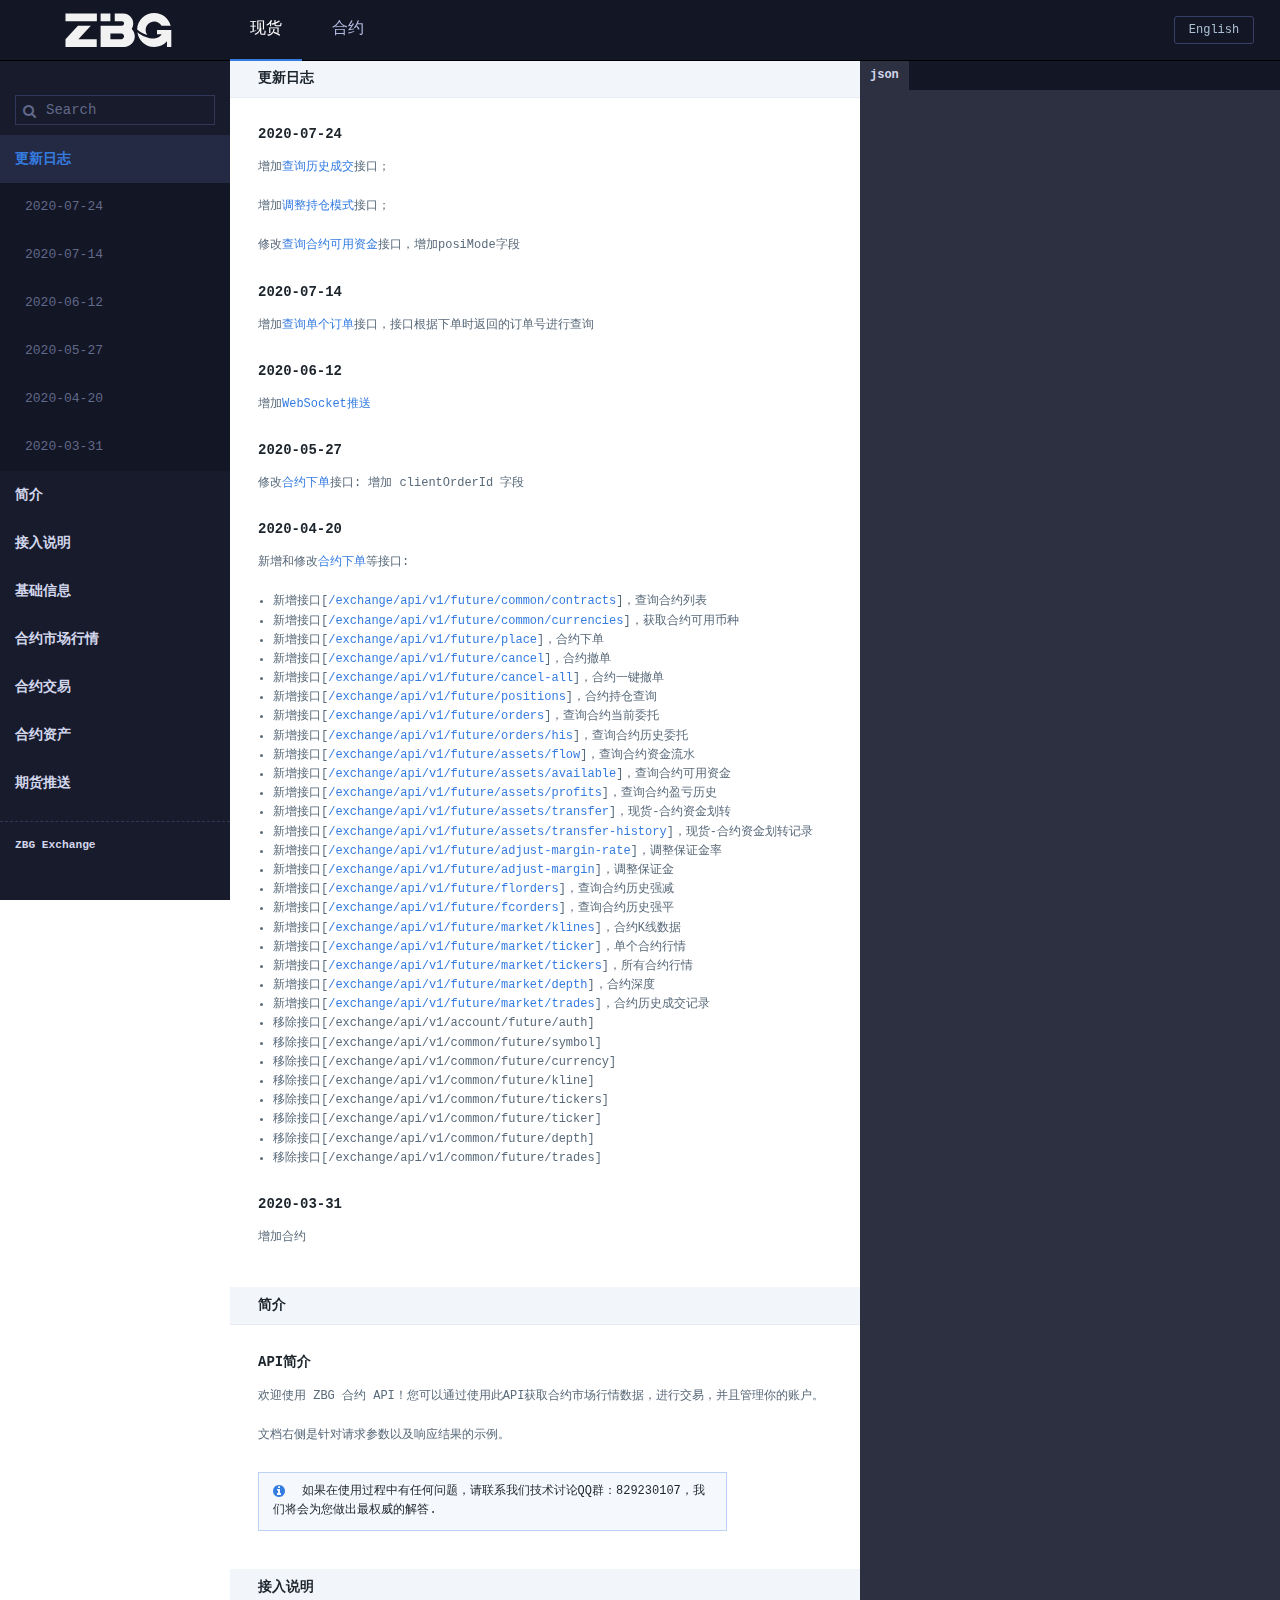
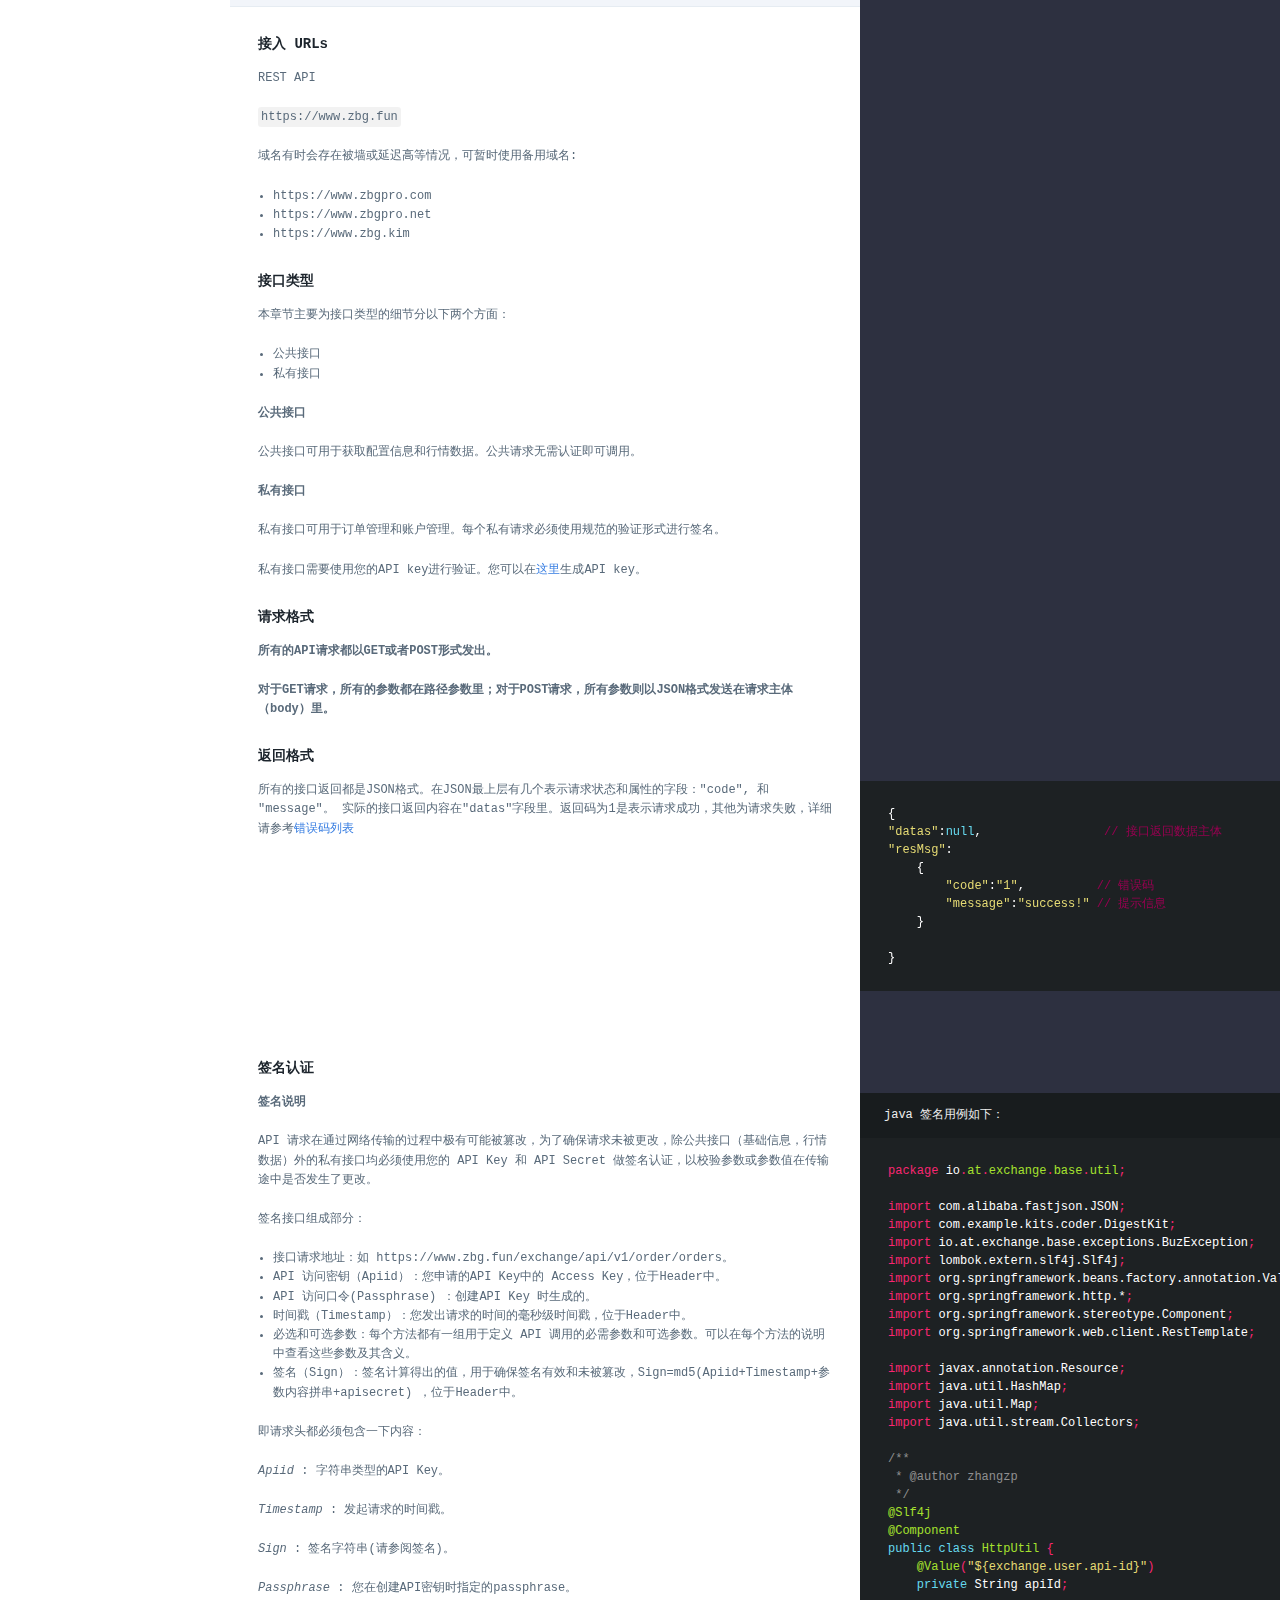
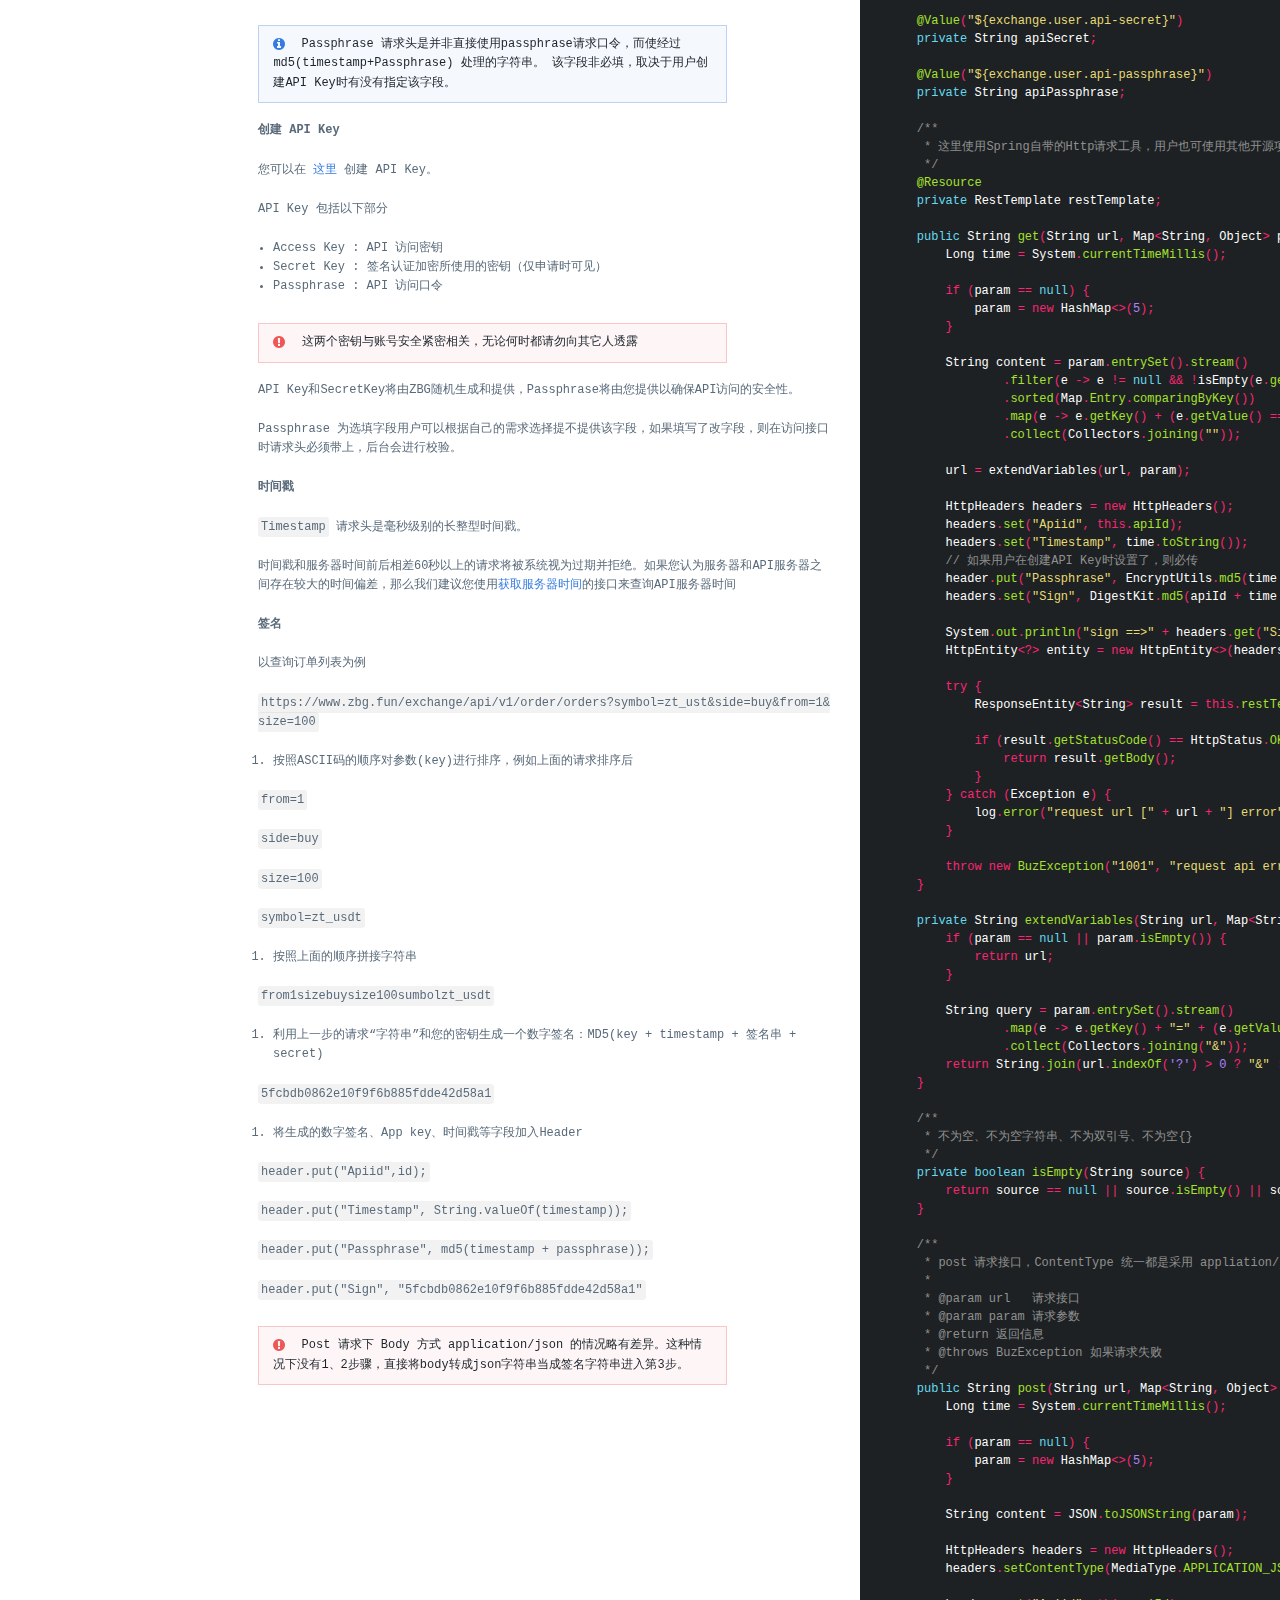
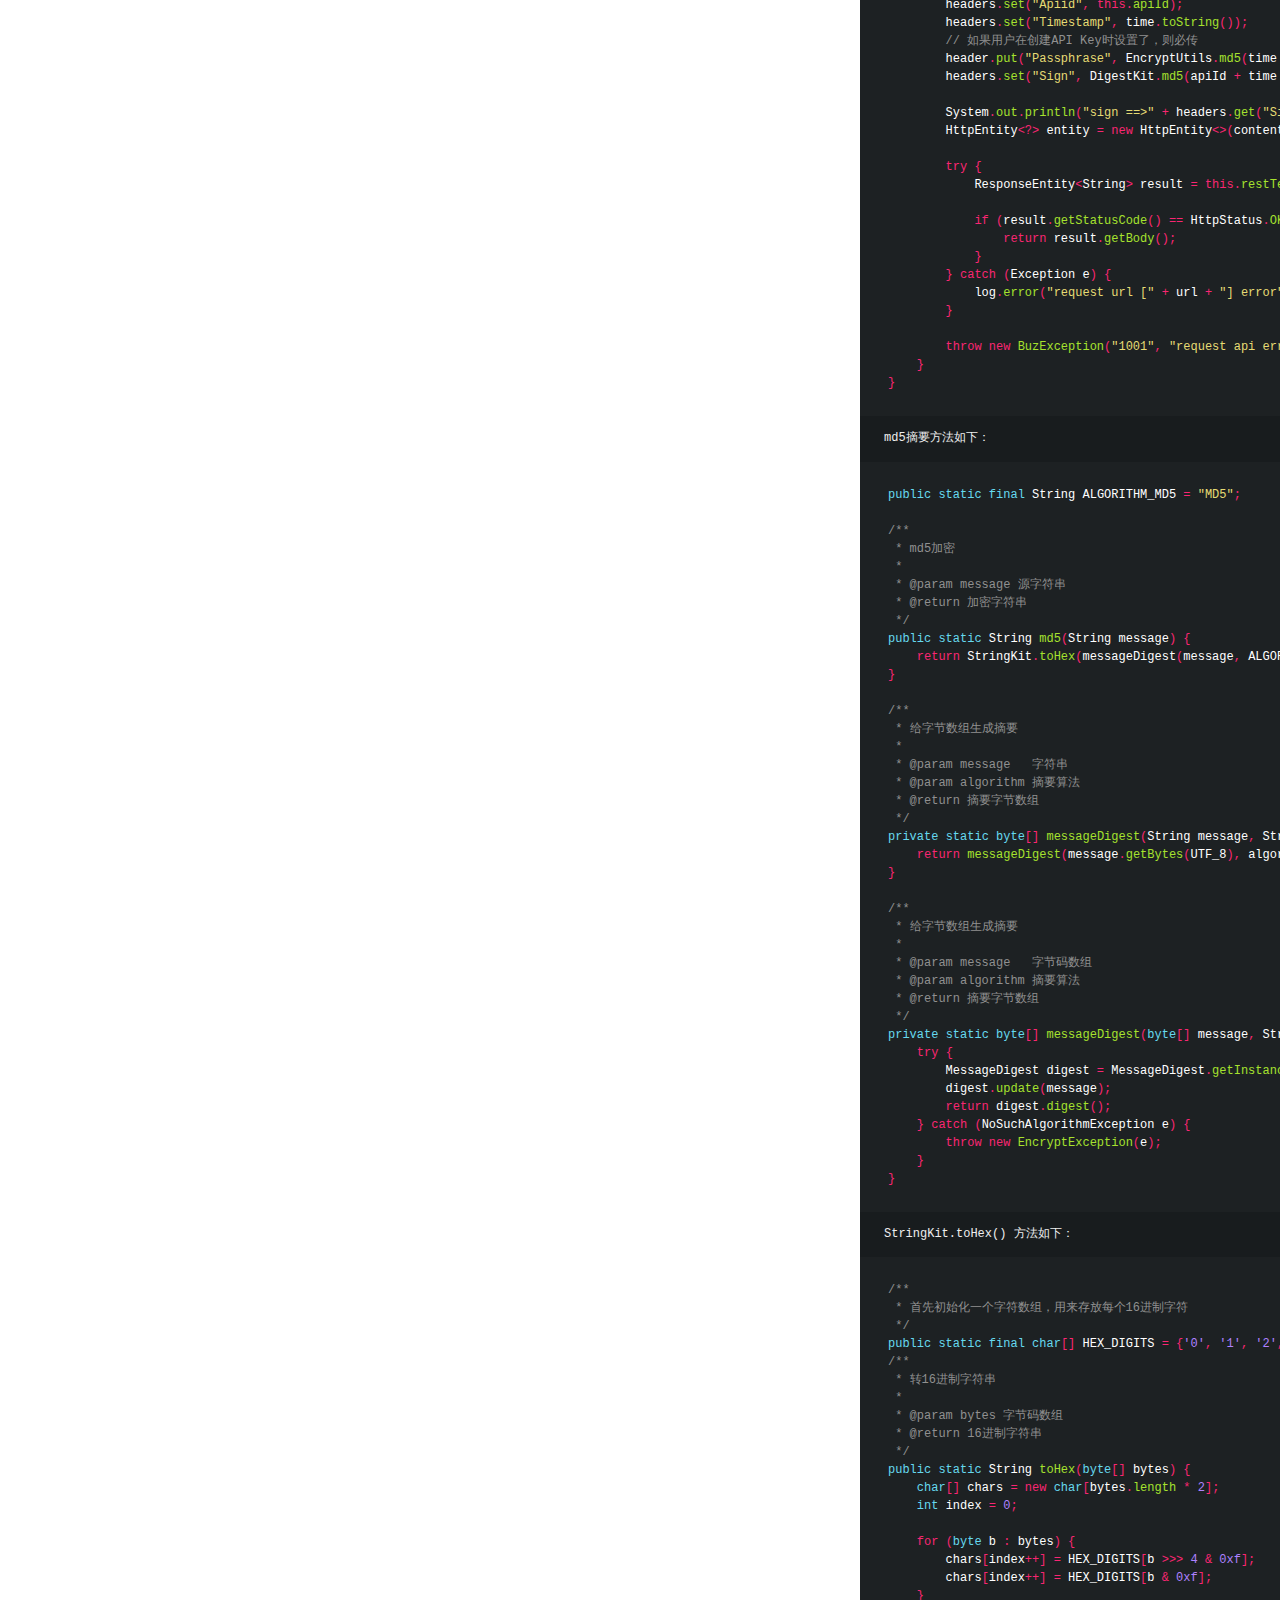
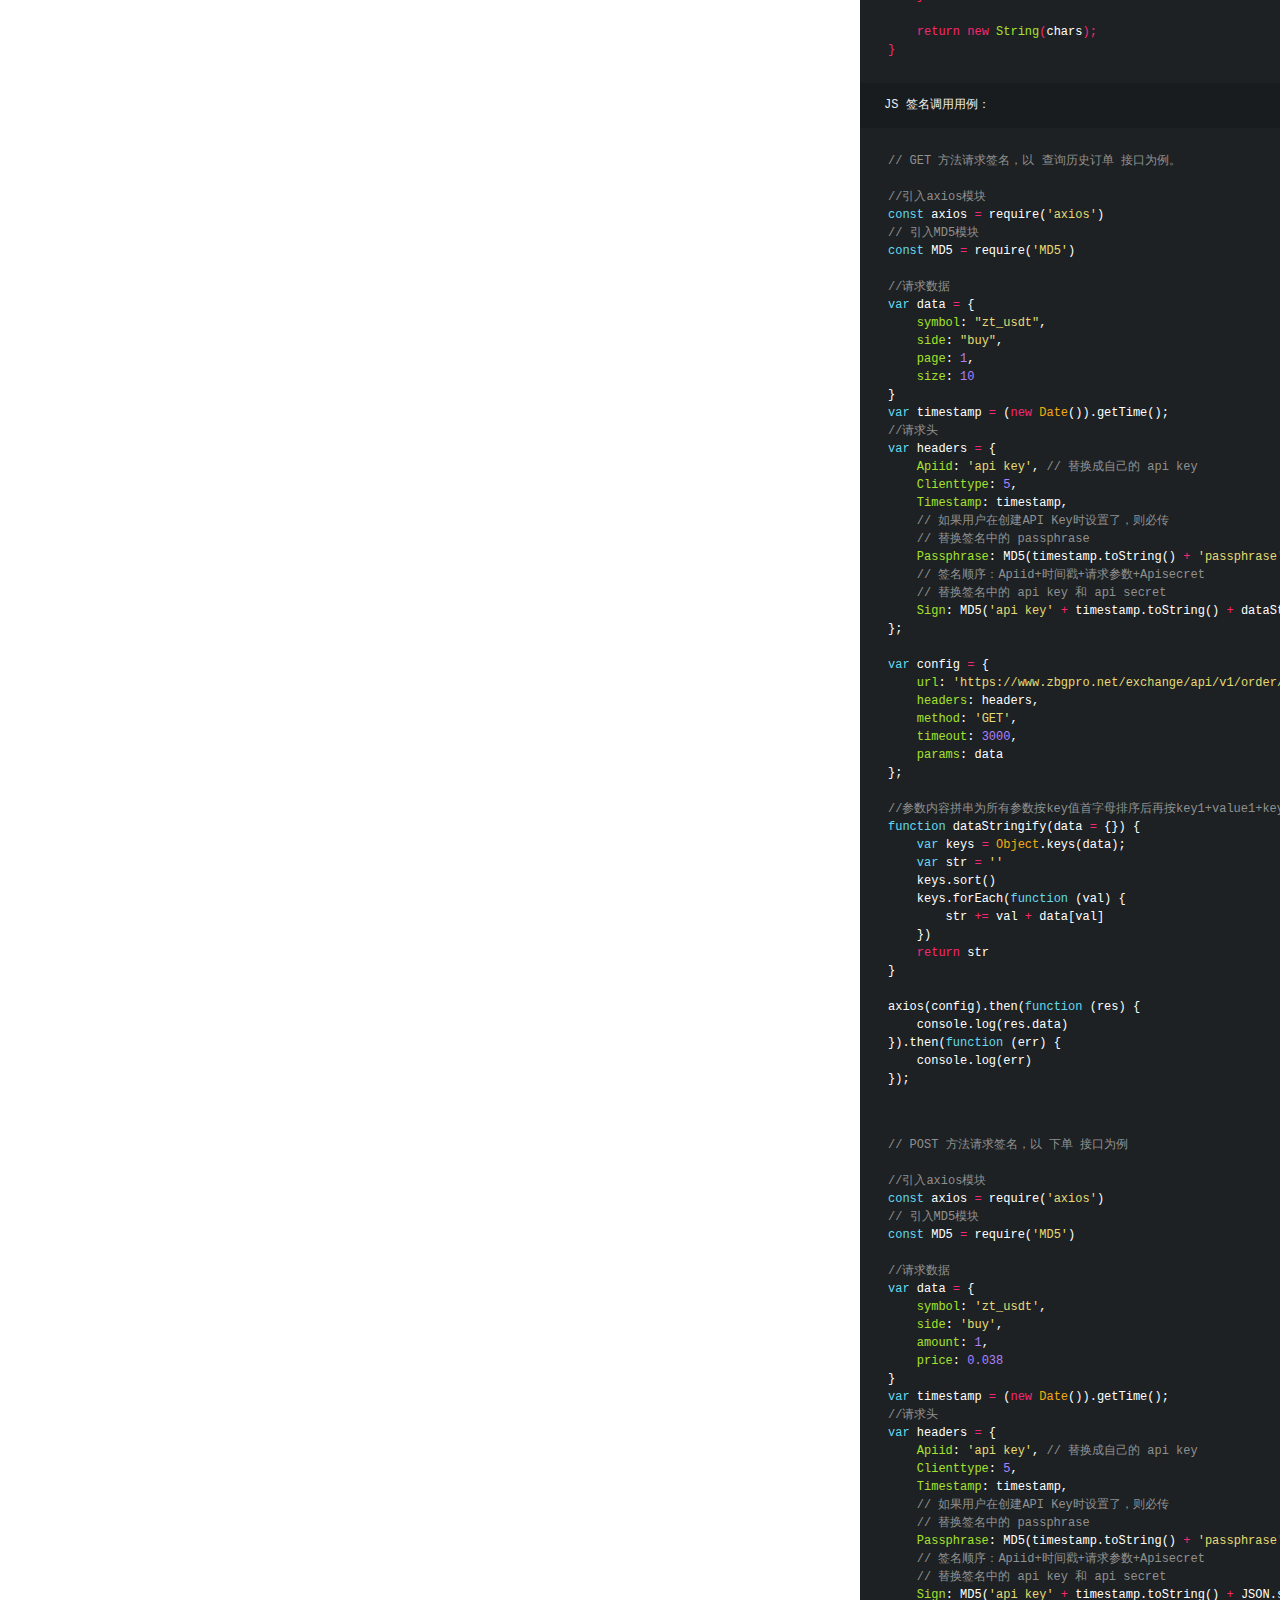
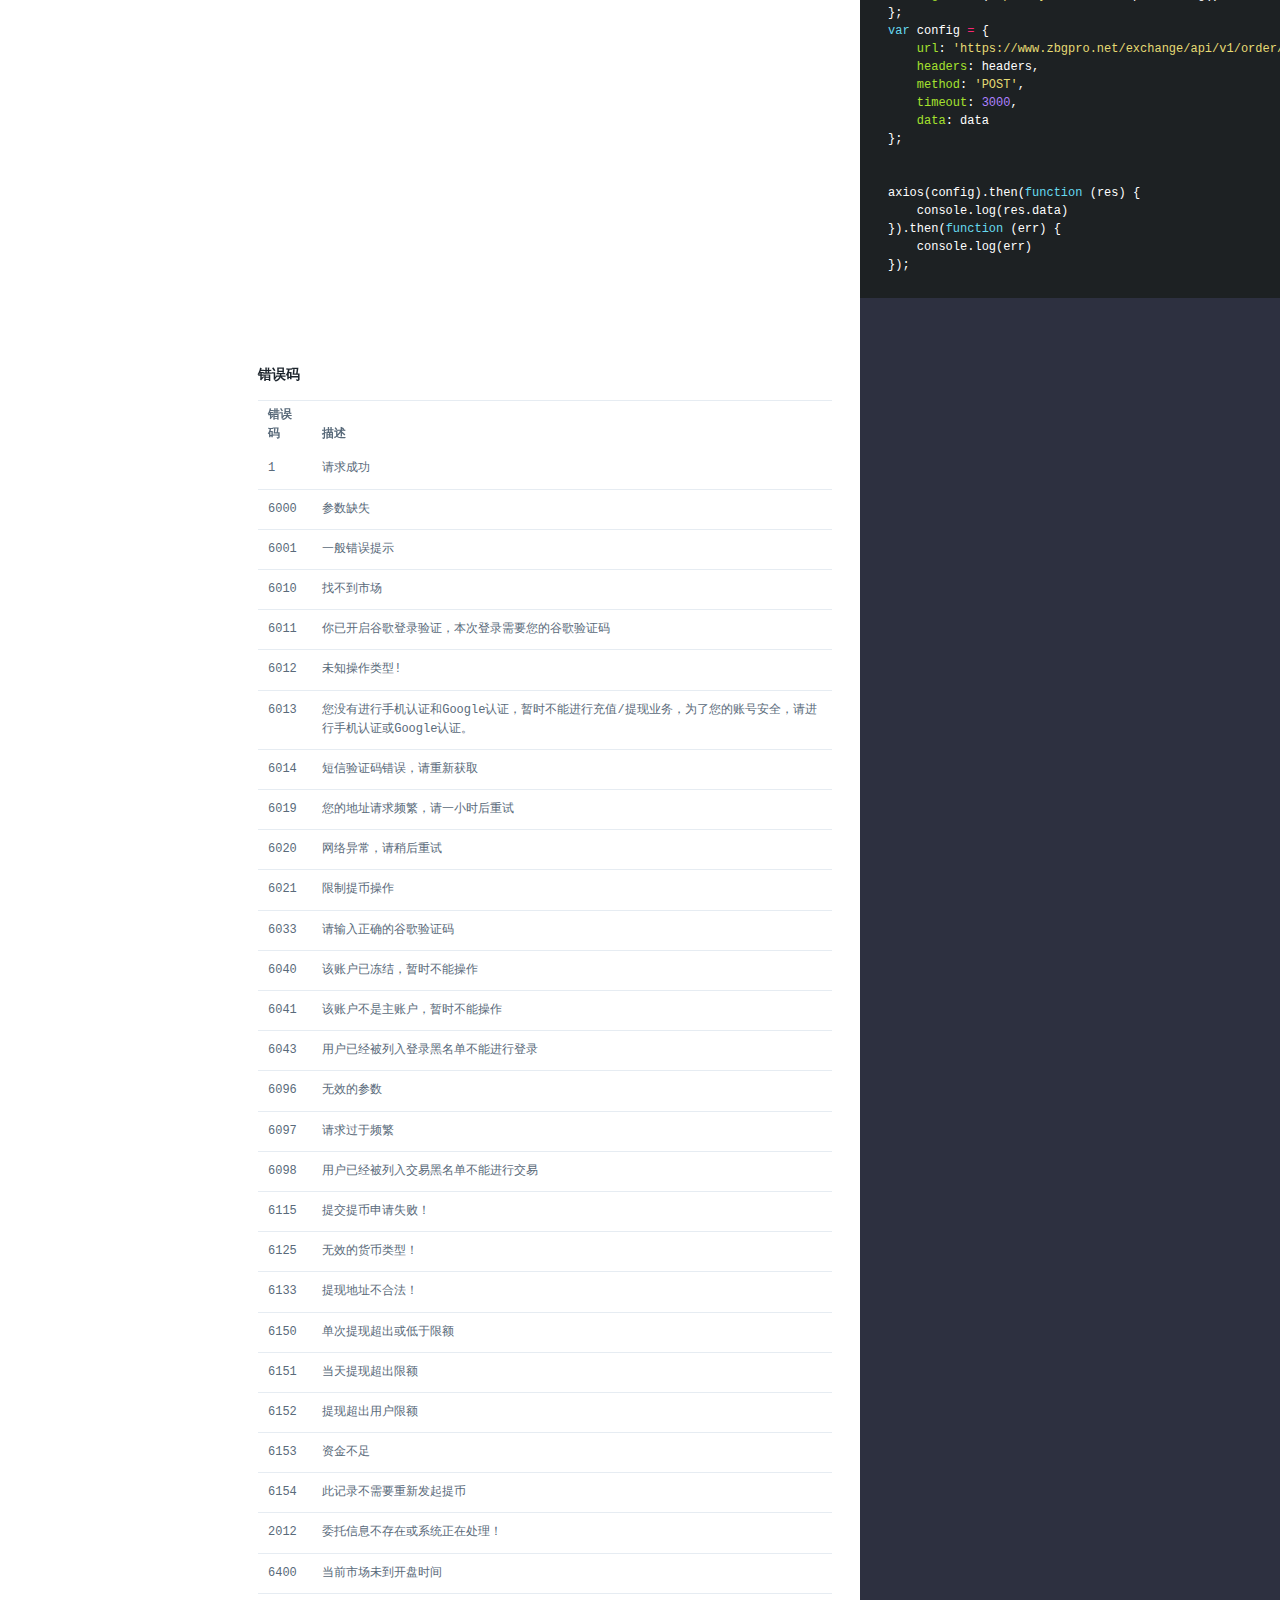
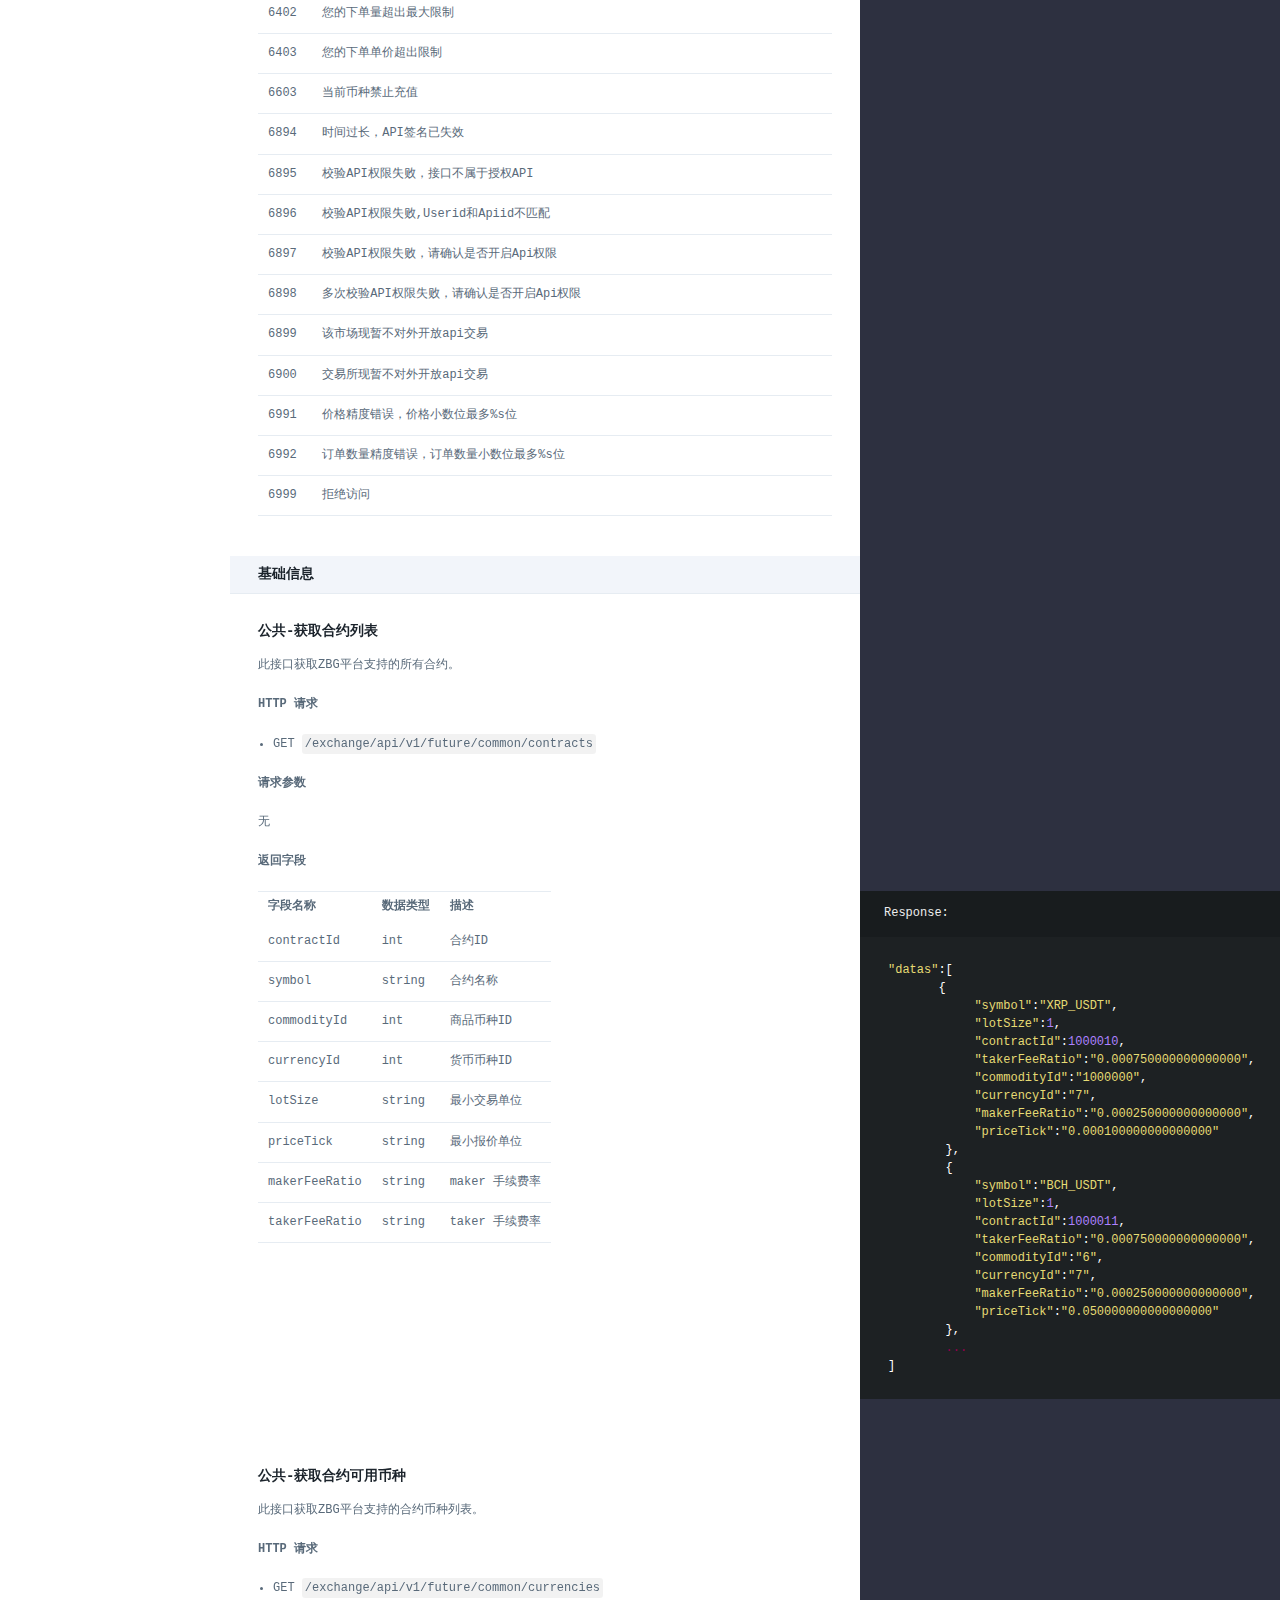
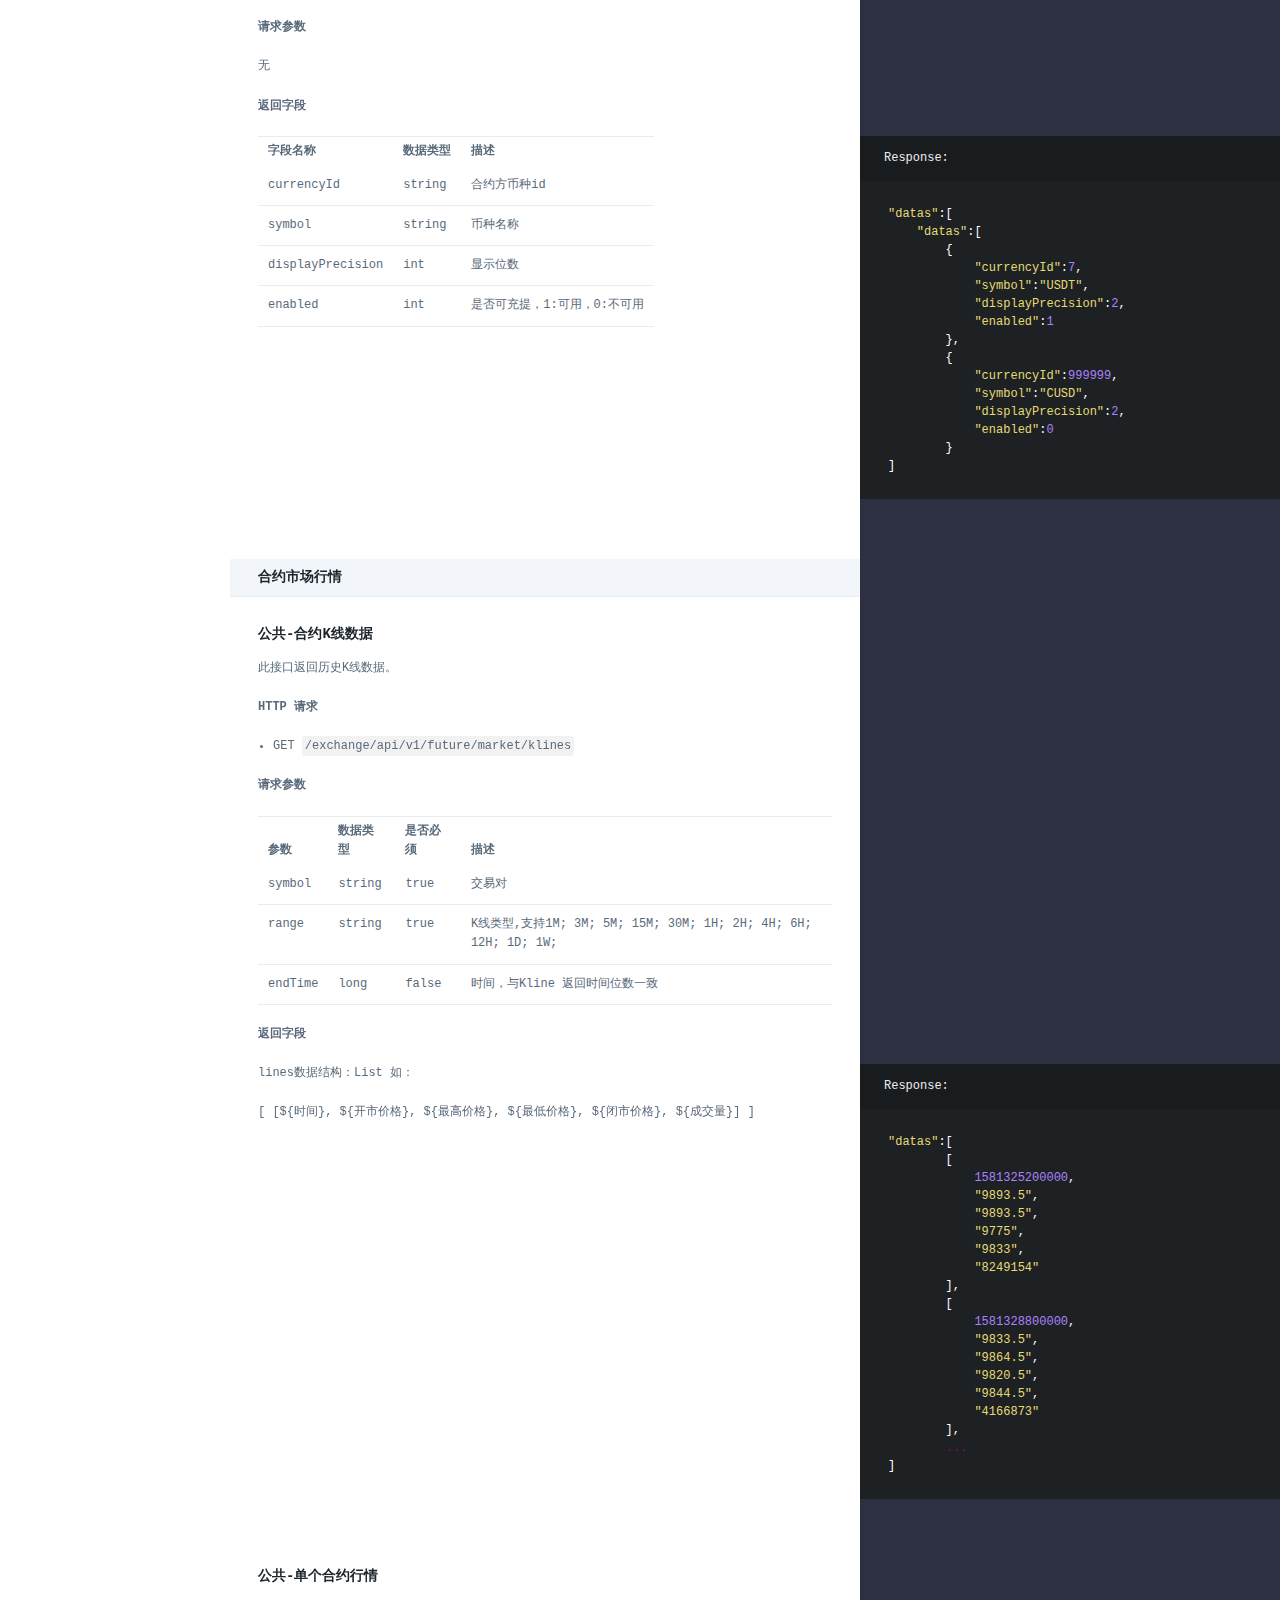
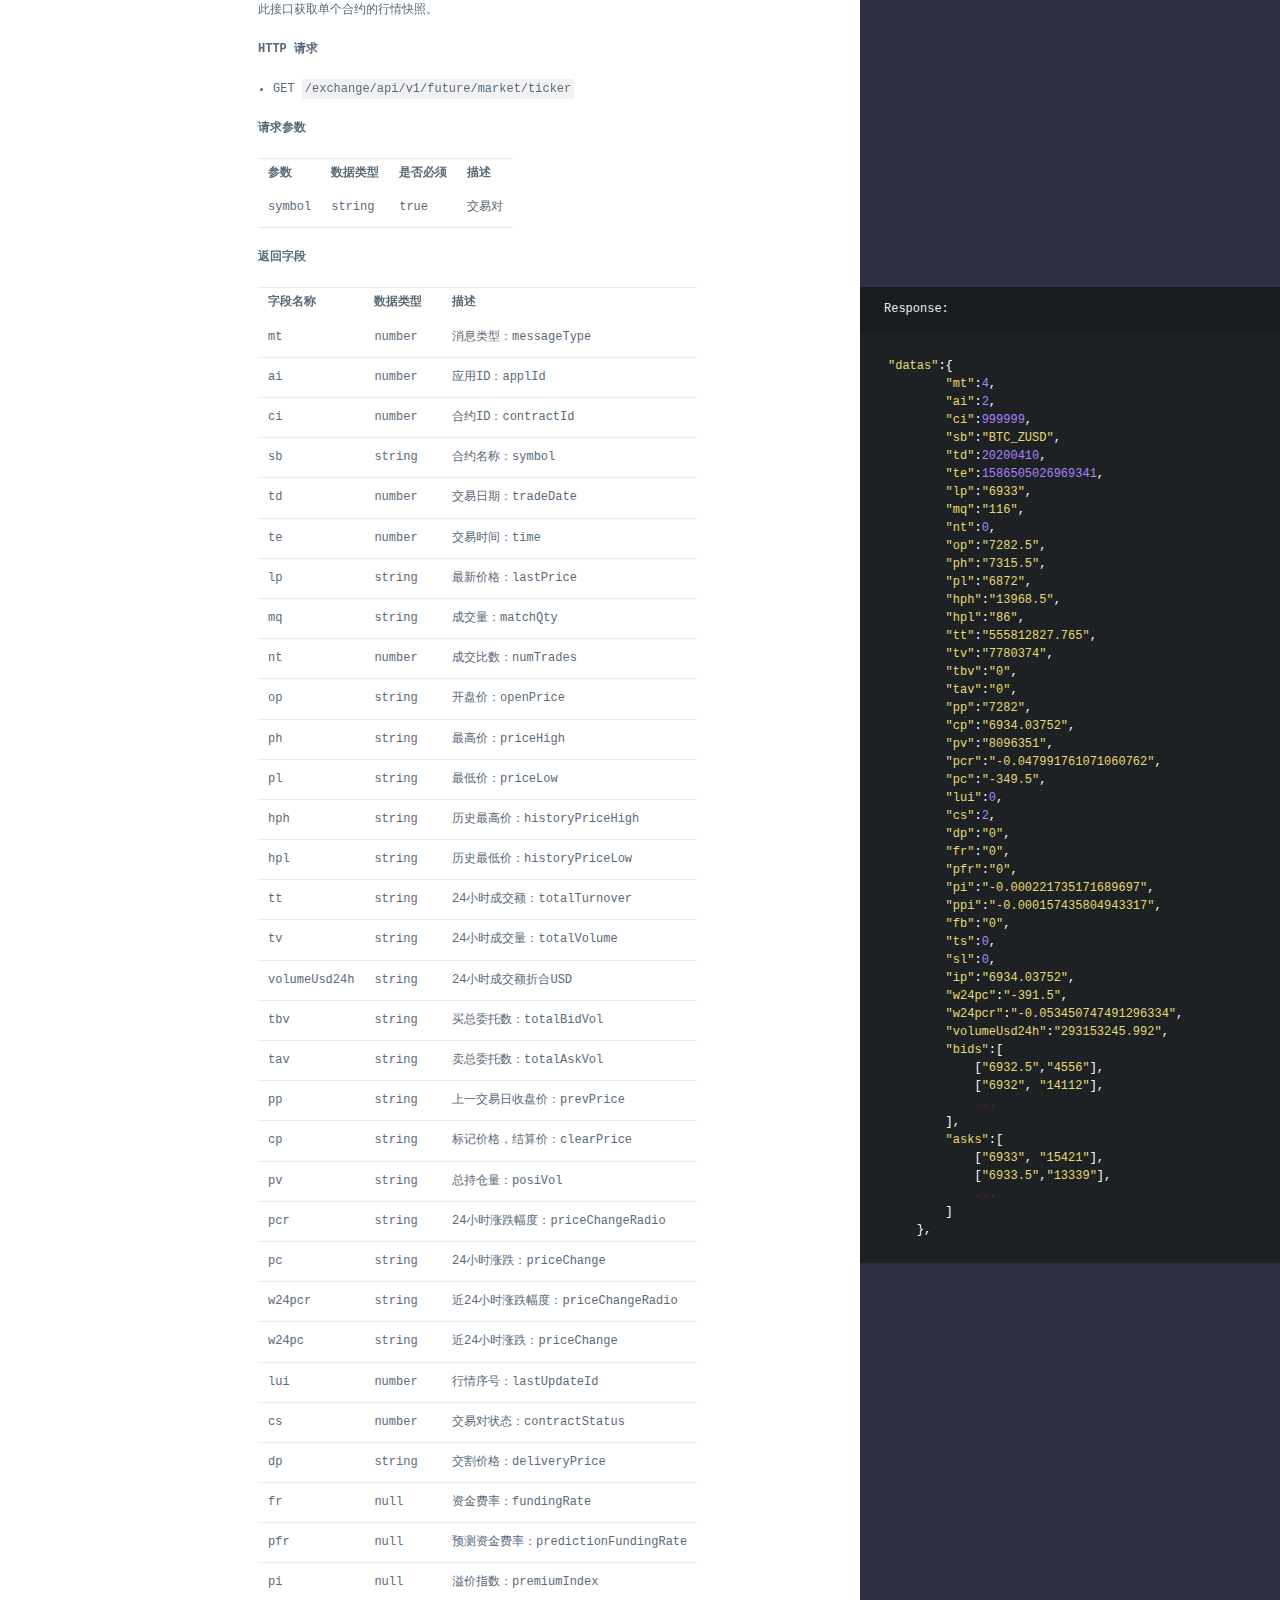
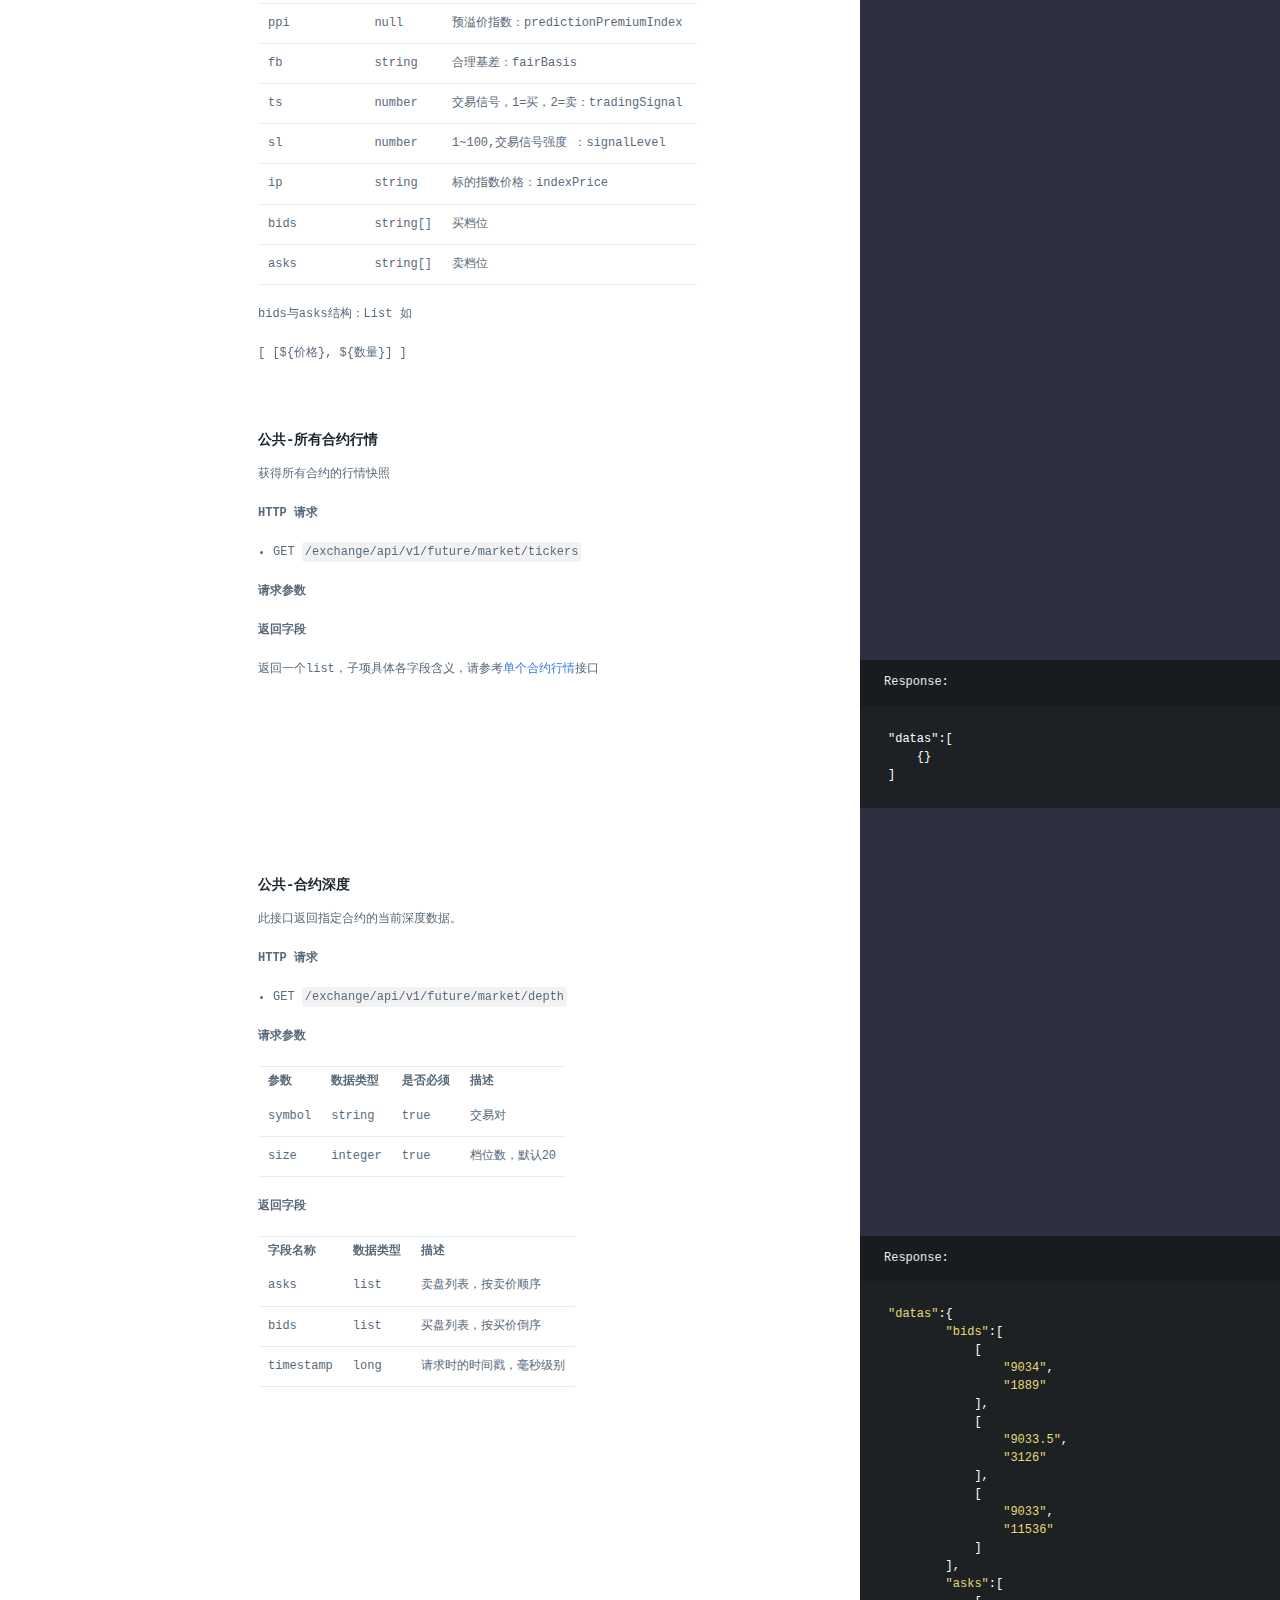
==== commit c9ed3b3b: "publish: add:volumeUsd24h" ====
--- a/future/v1/cn/index.html
+++ b/future/v1/cn/index.html
@@ -1406,6 +1406,7 @@
         </span><span class="s2">"ip"</span><span class="p">:</span><span class="s2">"6934.03752"</span><span class="p">,</span><span class="w">
         </span><span class="s2">"w24pc"</span><span class="p">:</span><span class="s2">"-391.5"</span><span class="p">,</span><span class="w">
         </span><span class="s2">"w24pcr"</span><span class="p">:</span><span class="s2">"-0.053450747491296334"</span><span class="p">,</span><span class="w">
+        </span><span class="s2">"volumeUsd24h"</span><span class="p">:</span><span class="s2">"293153245.992"</span><span class="p">,</span><span class="w">
         </span><span class="s2">"bids"</span><span class="p">:[</span><span class="w">
             </span><span class="p">[</span><span class="s2">"6932.5"</span><span class="p">,</span><span class="s2">"4556"</span><span class="p">],</span><span class="w">
             </span><span class="p">[</span><span class="s2">"6932"</span><span class="p">,</span><span class="w"> </span><span class="s2">"14112"</span><span class="p">],</span><span class="w">
@@ -1504,6 +1505,11 @@
 <td>tv</td>
 <td>string</td>
 <td>24小时成交量：totalVolume</td>
+</tr>
+<tr>
+<td>volumeUsd24h</td>
+<td>string</td>
+<td>24小时成交额折合USD</td>
 </tr>
 <tr>
 <td>tbv</td>
@@ -1969,13 +1975,15 @@
 
 <p>标记价格： <a href="#964054eba1">合约行情接口</a>获取</p>
 
-<p>强平价格(在<a href="#ca04484e3e">历史成交接口</a>中可以查看)：</p>
+<p>实际强平价格(在<a href="#ca04484e3e">历史成交接口</a>中可以查看)</p>
+
+<p>预估强平价格：</p>
 
 <p>持仓方向  posiQty &gt; 0 ? 1 : -1</p>
 
-<p>持仓记录为全仓，marginType=1时：强平价=开仓价- 持仓方向 *  { ( initMargin + extraMargin +可用资金 ) / ( abs(持仓数量)*合约单位 )- maintainMarginRate * 开仓价  }</p>
-
-<p>持仓记录为逐仓，marginType=2时：强平价=开仓价- 持仓方向 *  { ( initMargin + extraMargin ) / ( abs(持仓数量)*合约单位 )- maintainMarginRate * 开仓价  }</p>
+<p>持仓记录为全仓，marginType=1时：预估强平价=开仓价- 持仓方向 *  { ( initMargin + extraMargin +可用资金 ) / ( abs(持仓数量)*合约单位 )- maintainMarginRate * 开仓价  }</p>
+
+<p>持仓记录为逐仓，marginType=2时：预估强平价=开仓价- 持仓方向 *  { ( initMargin + extraMargin ) / ( abs(持仓数量)*合约单位 )- maintainMarginRate * 开仓价  }</p>
 
 <p>保证金： 初始保证金</p>
 
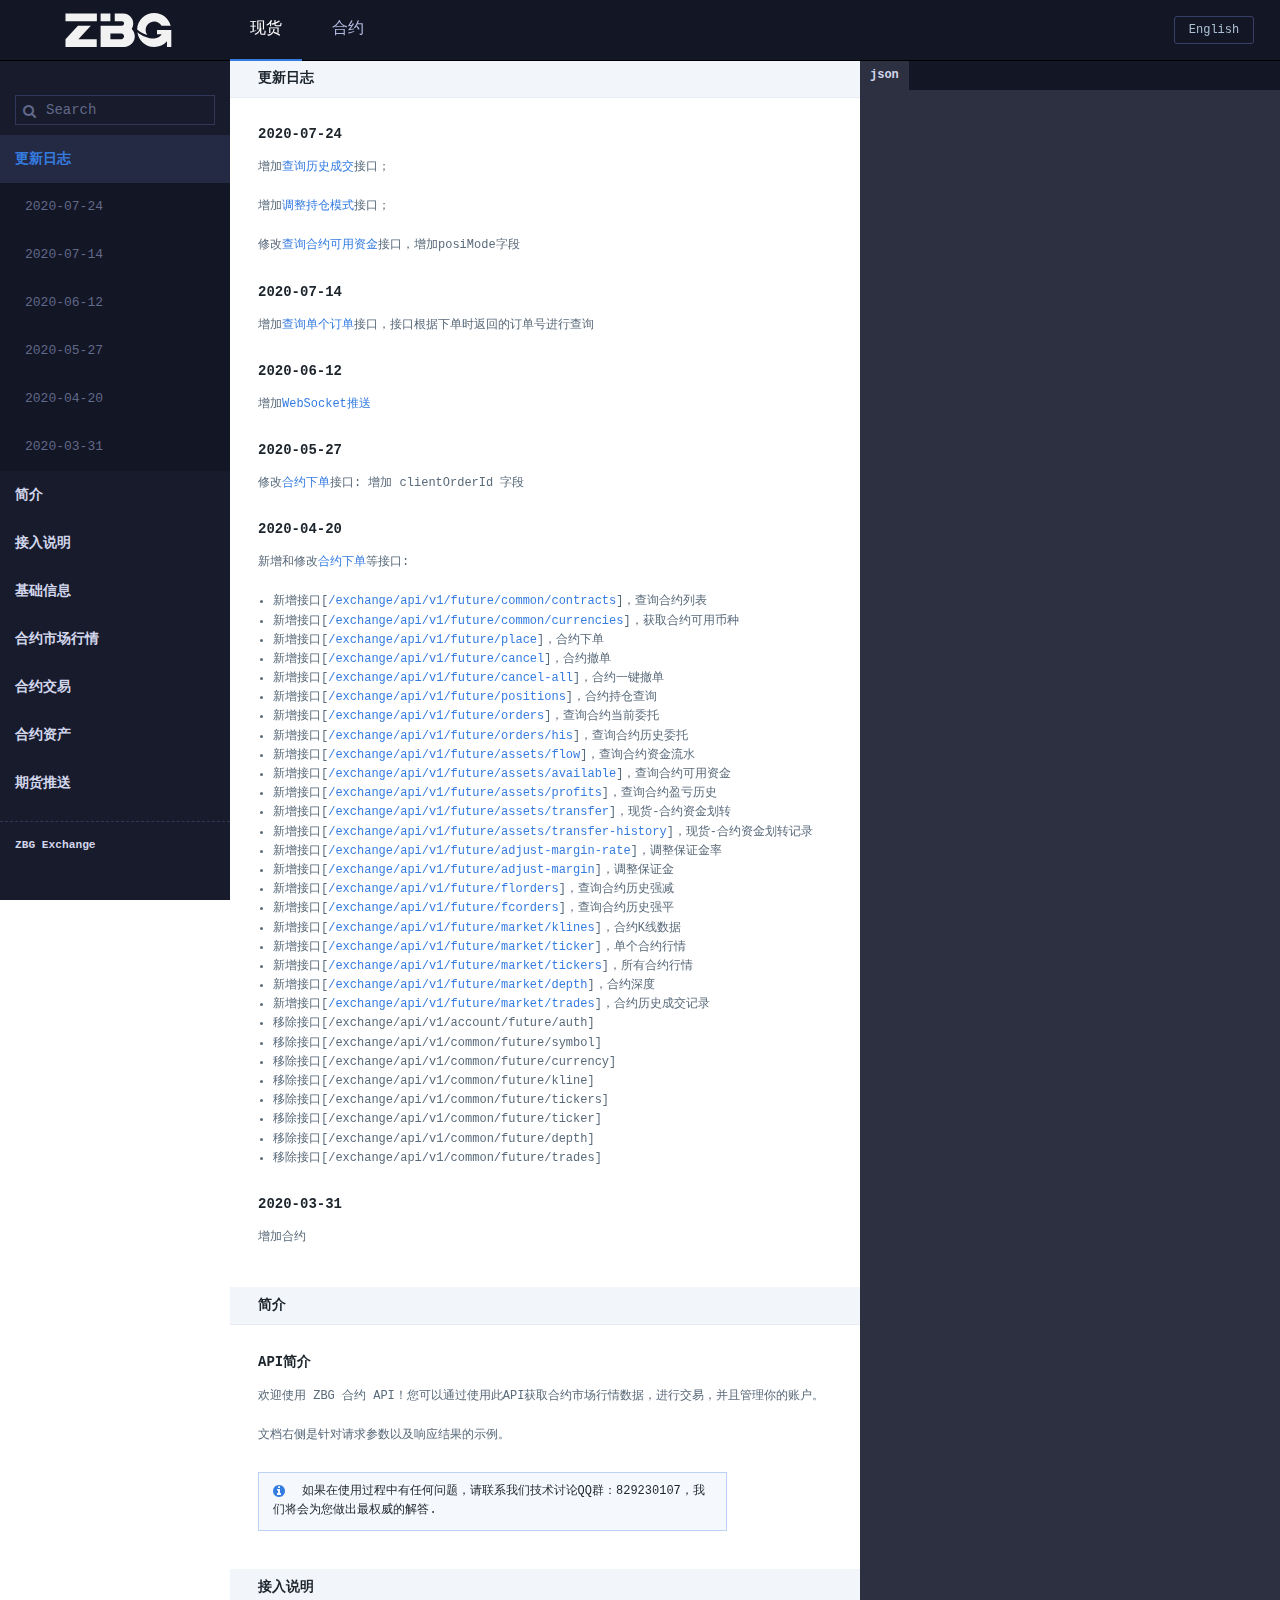
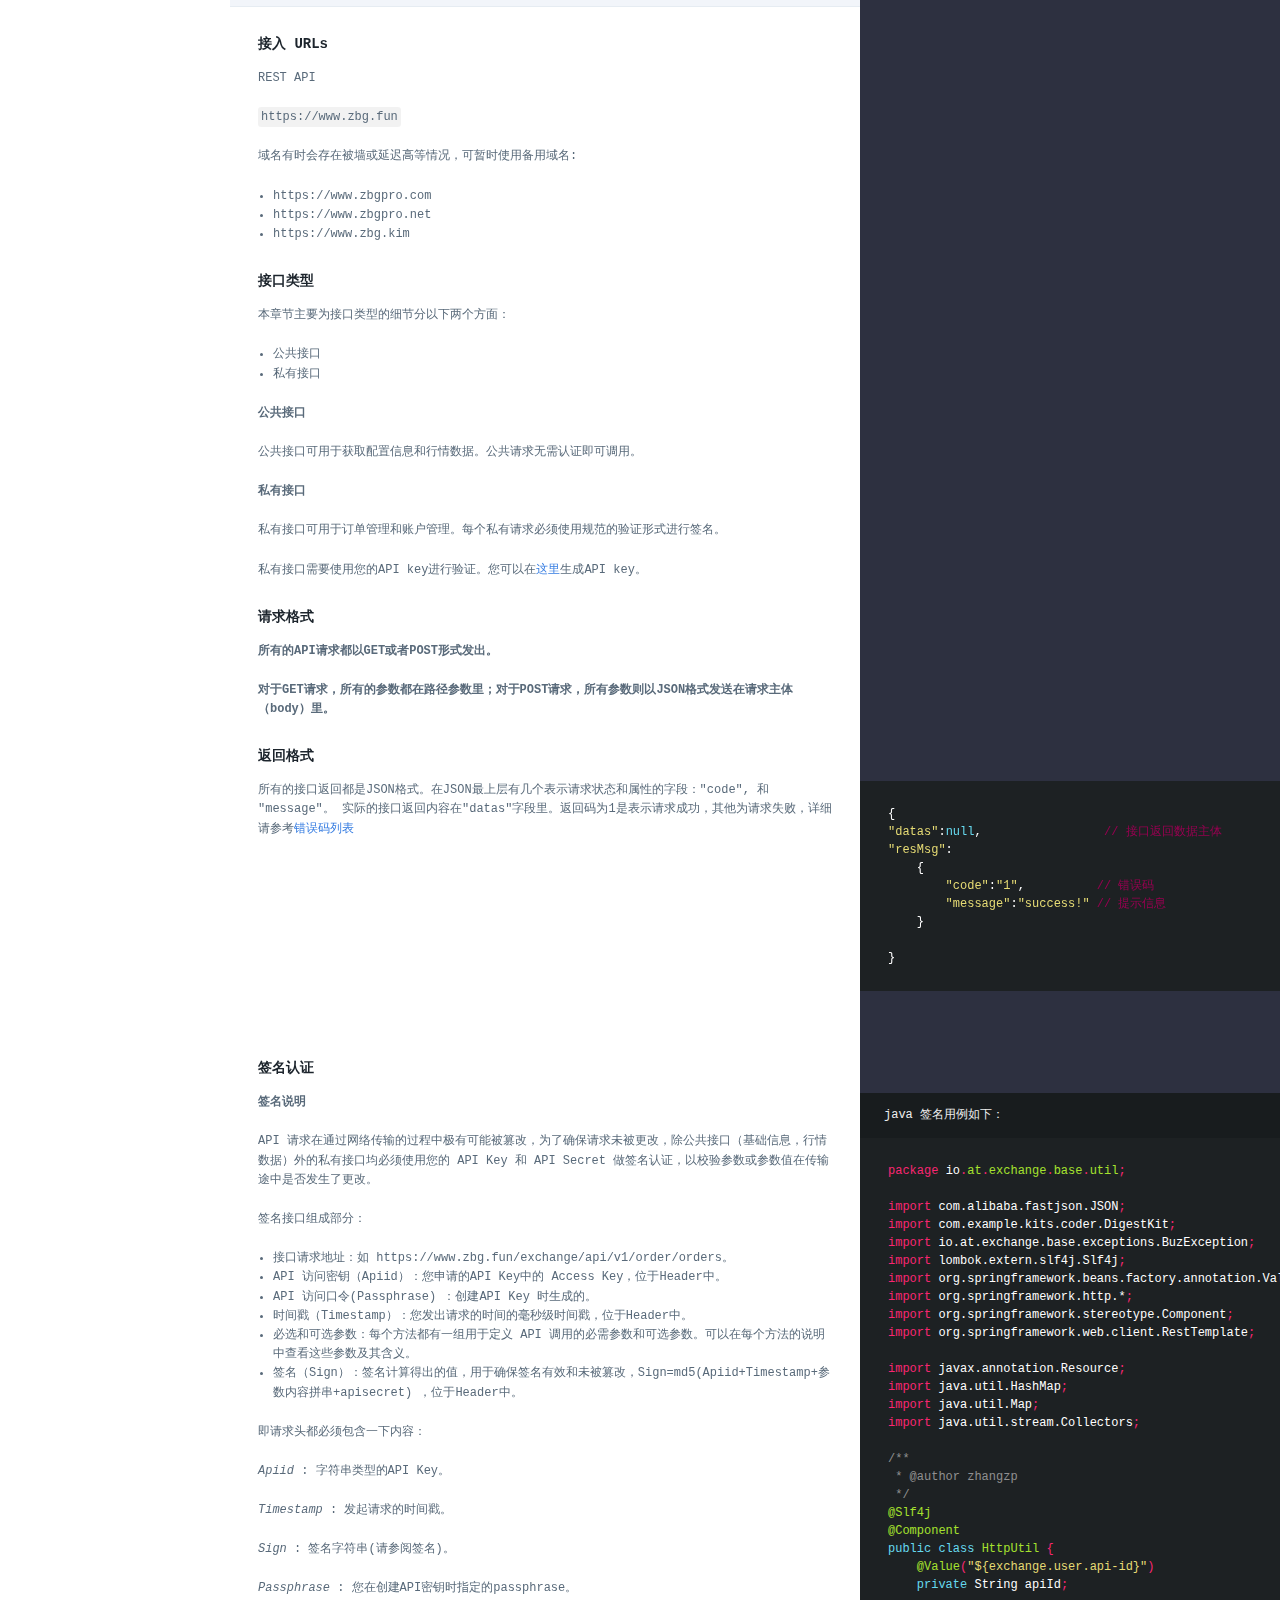
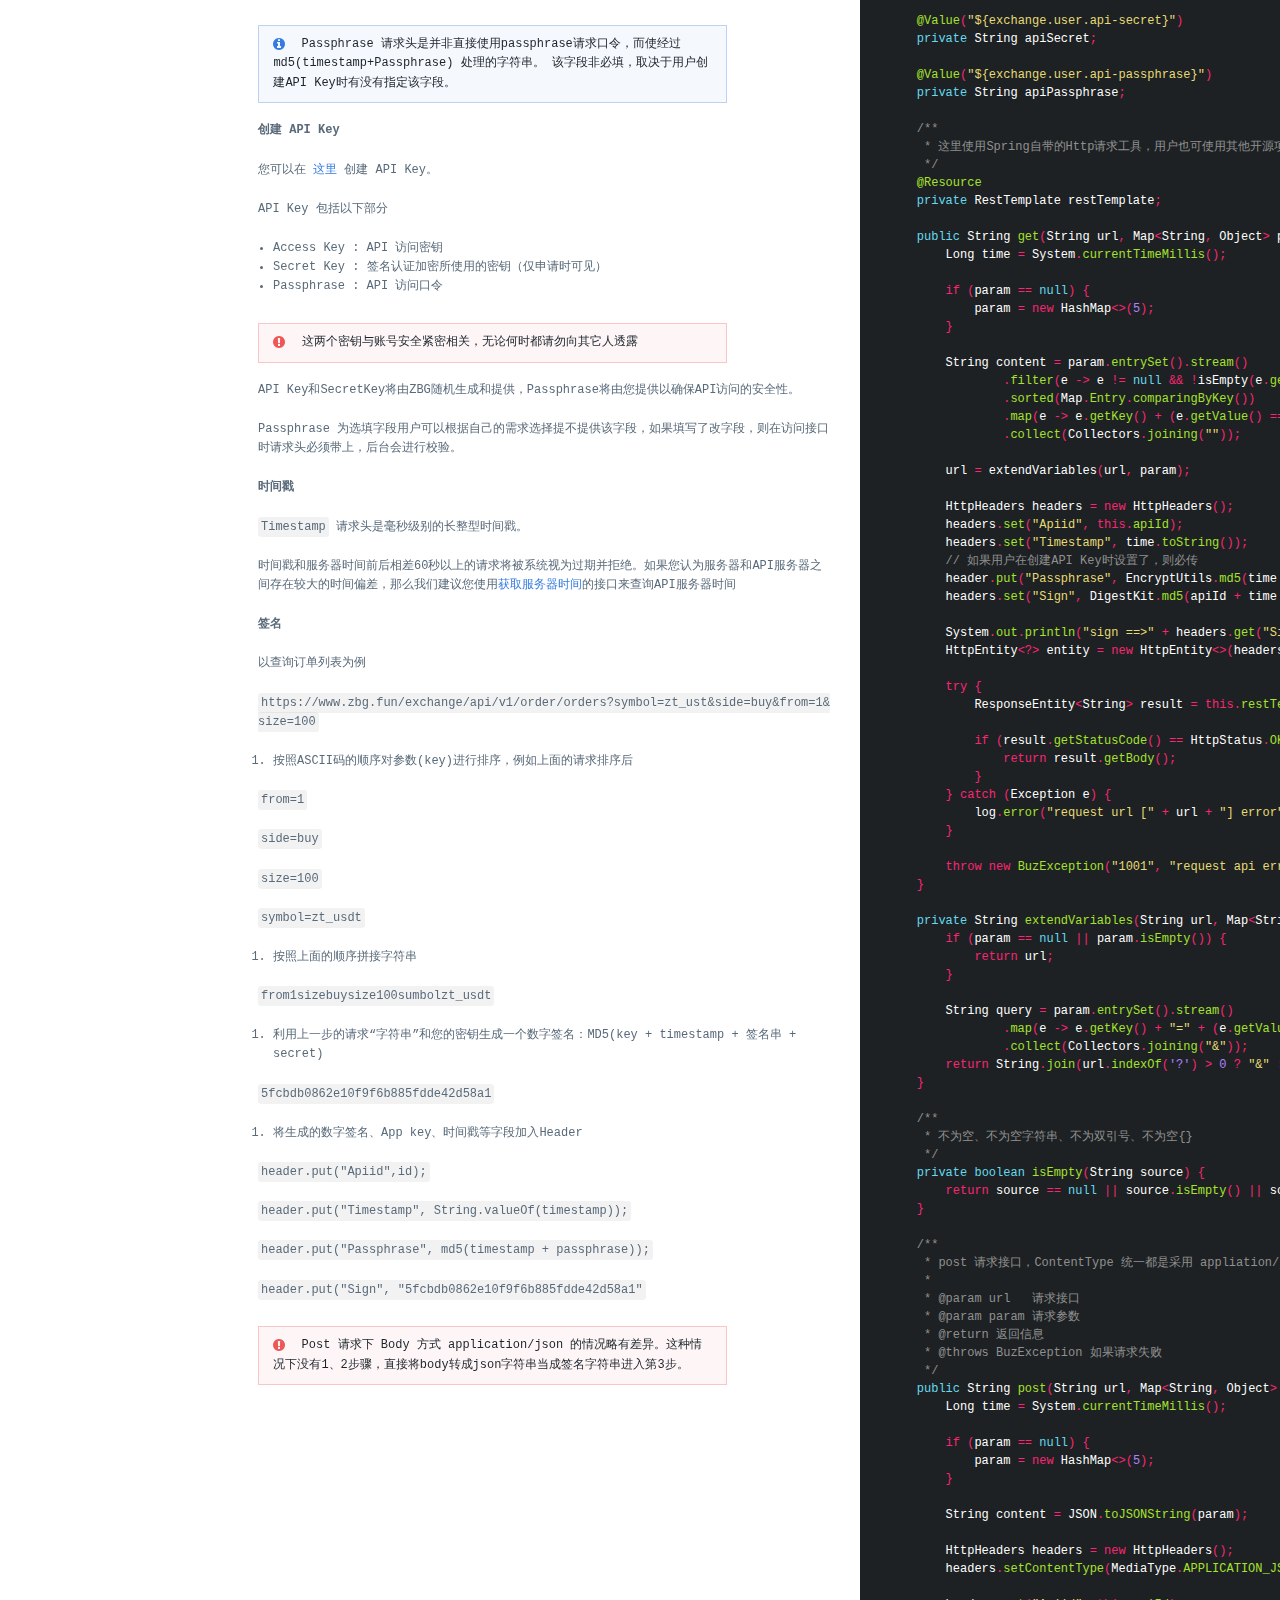
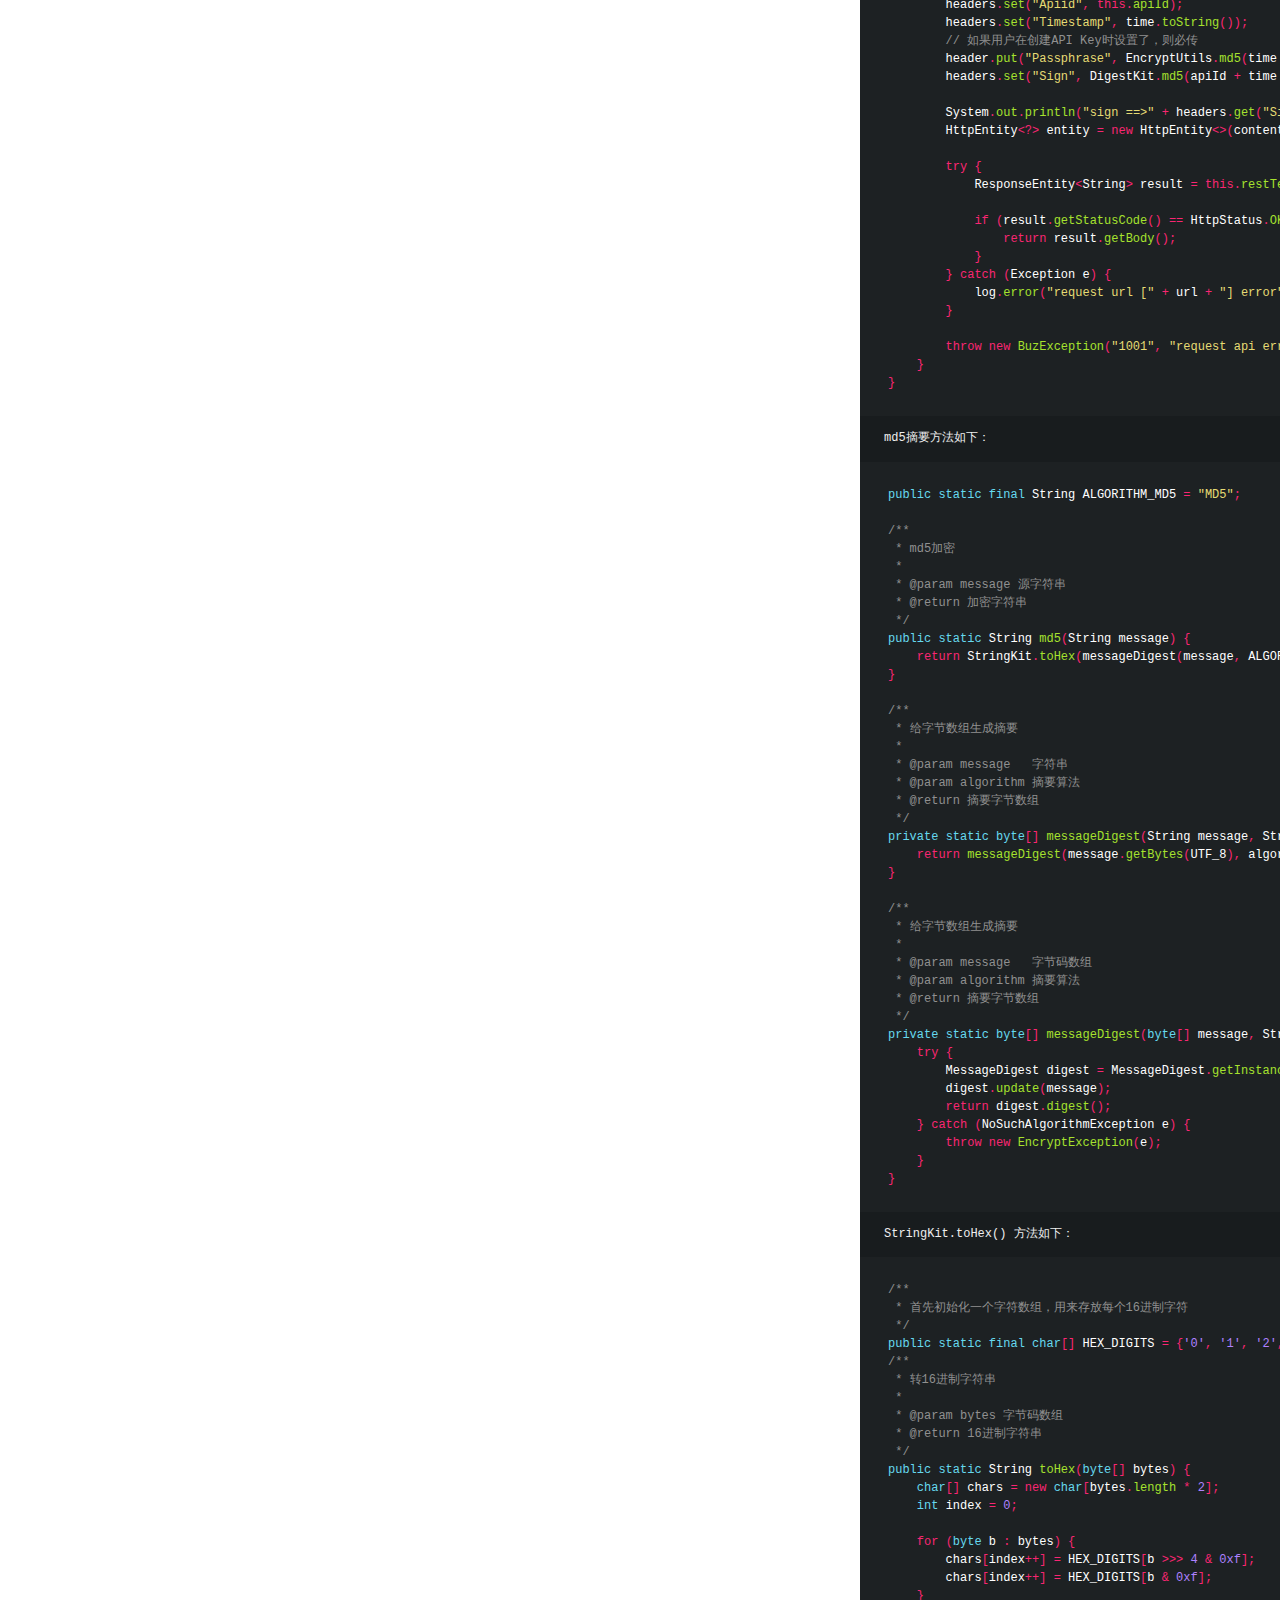
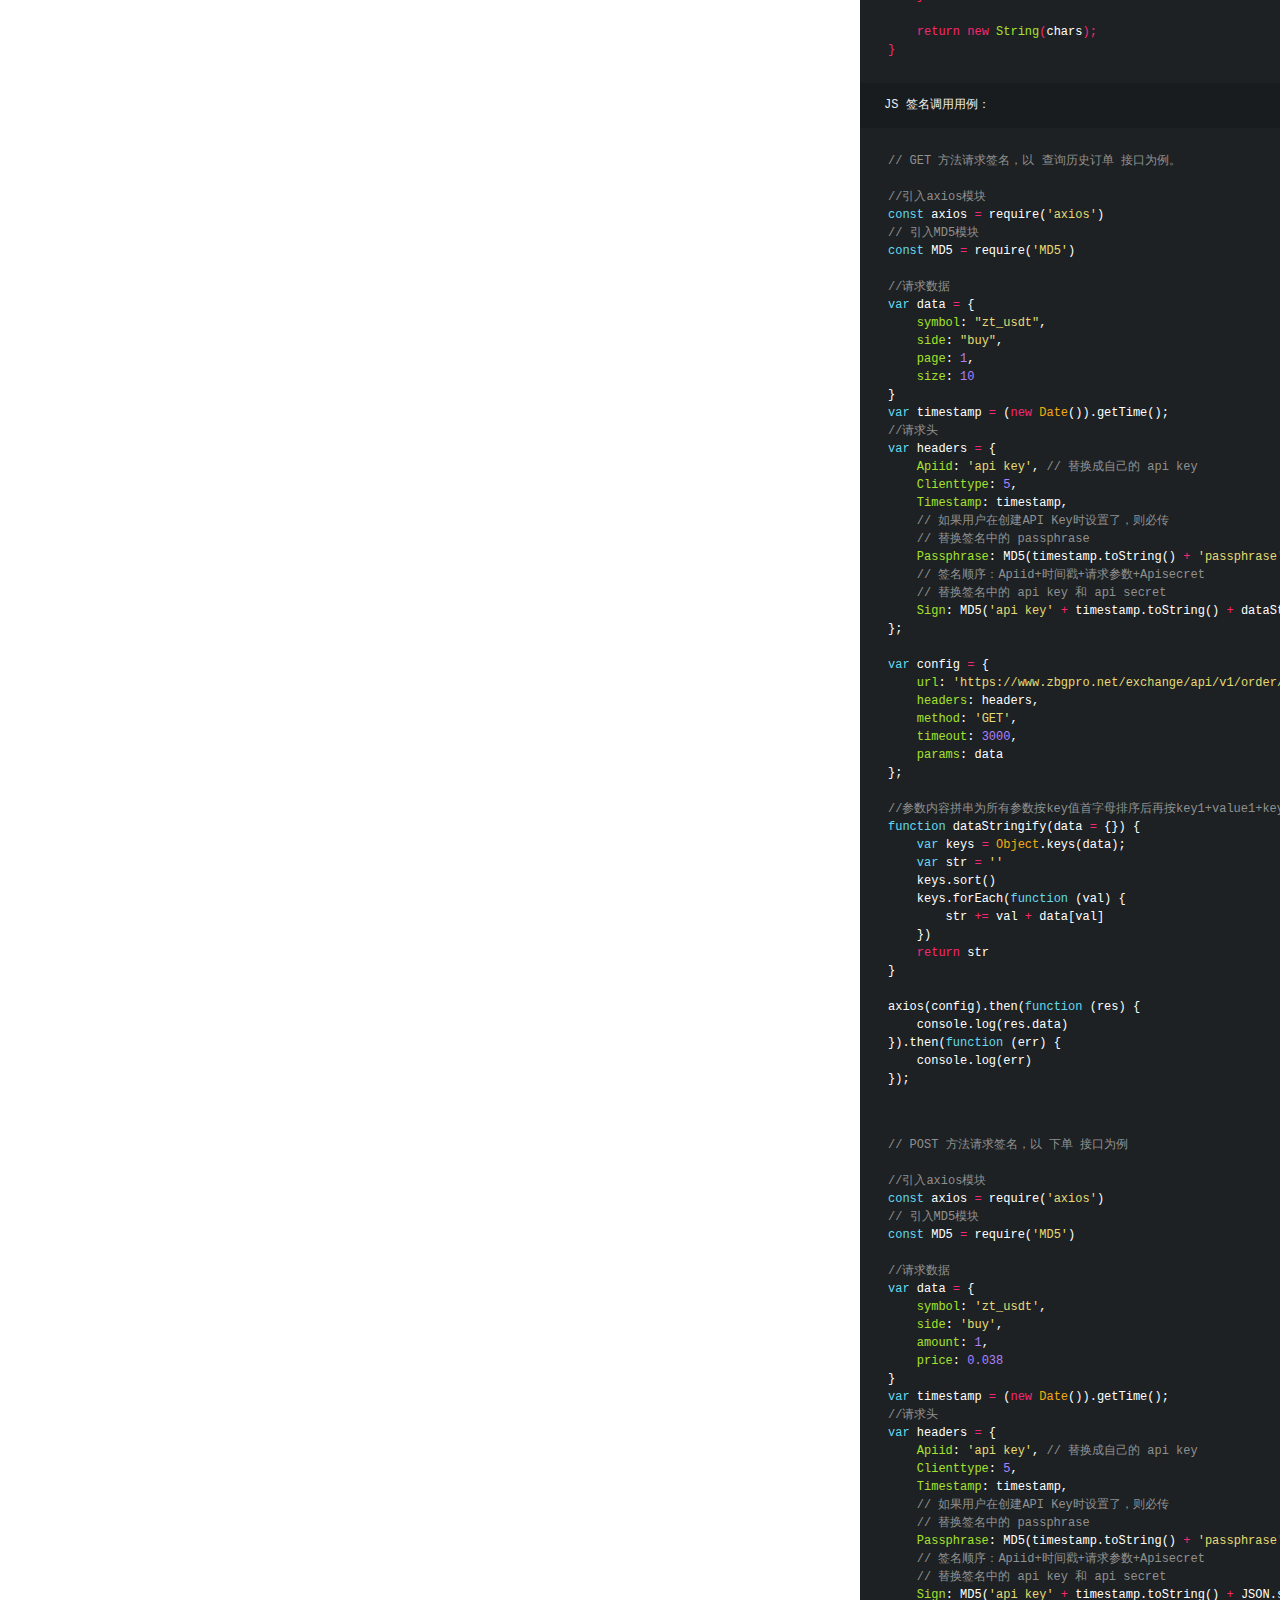
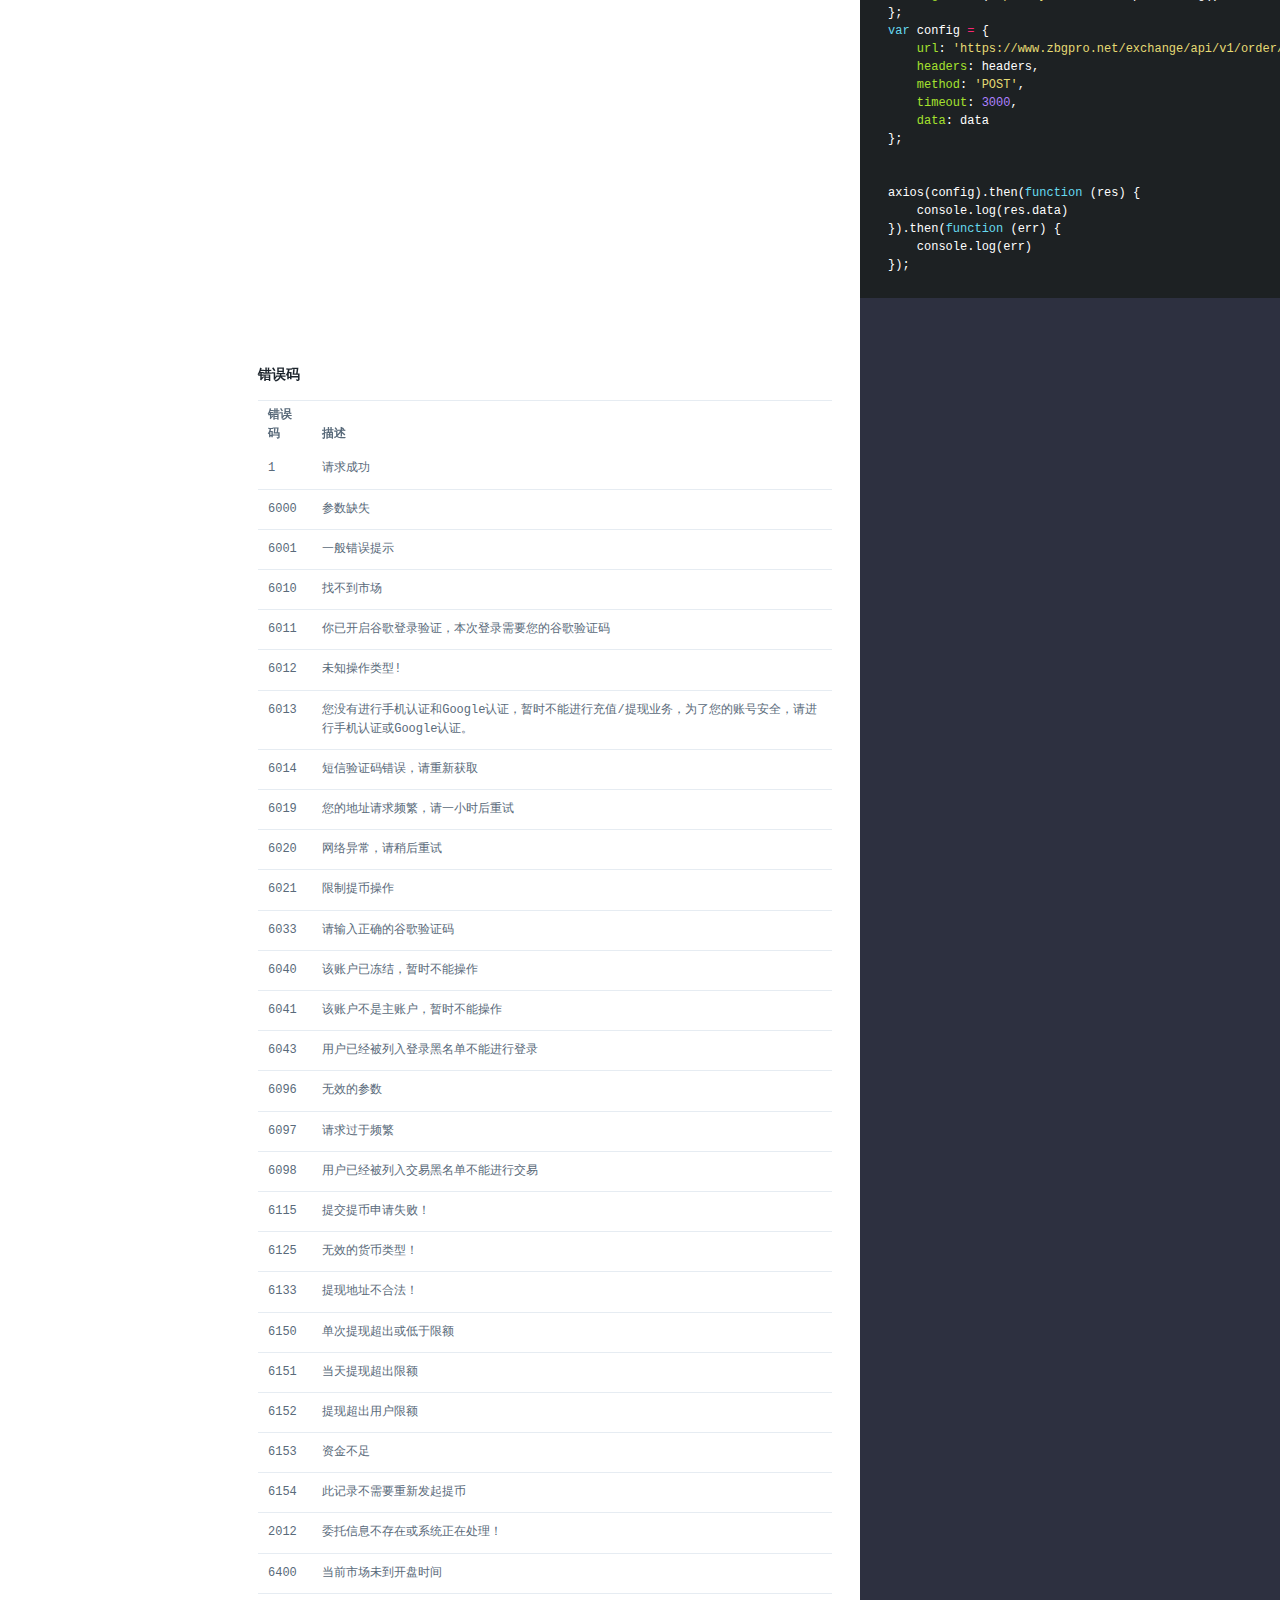
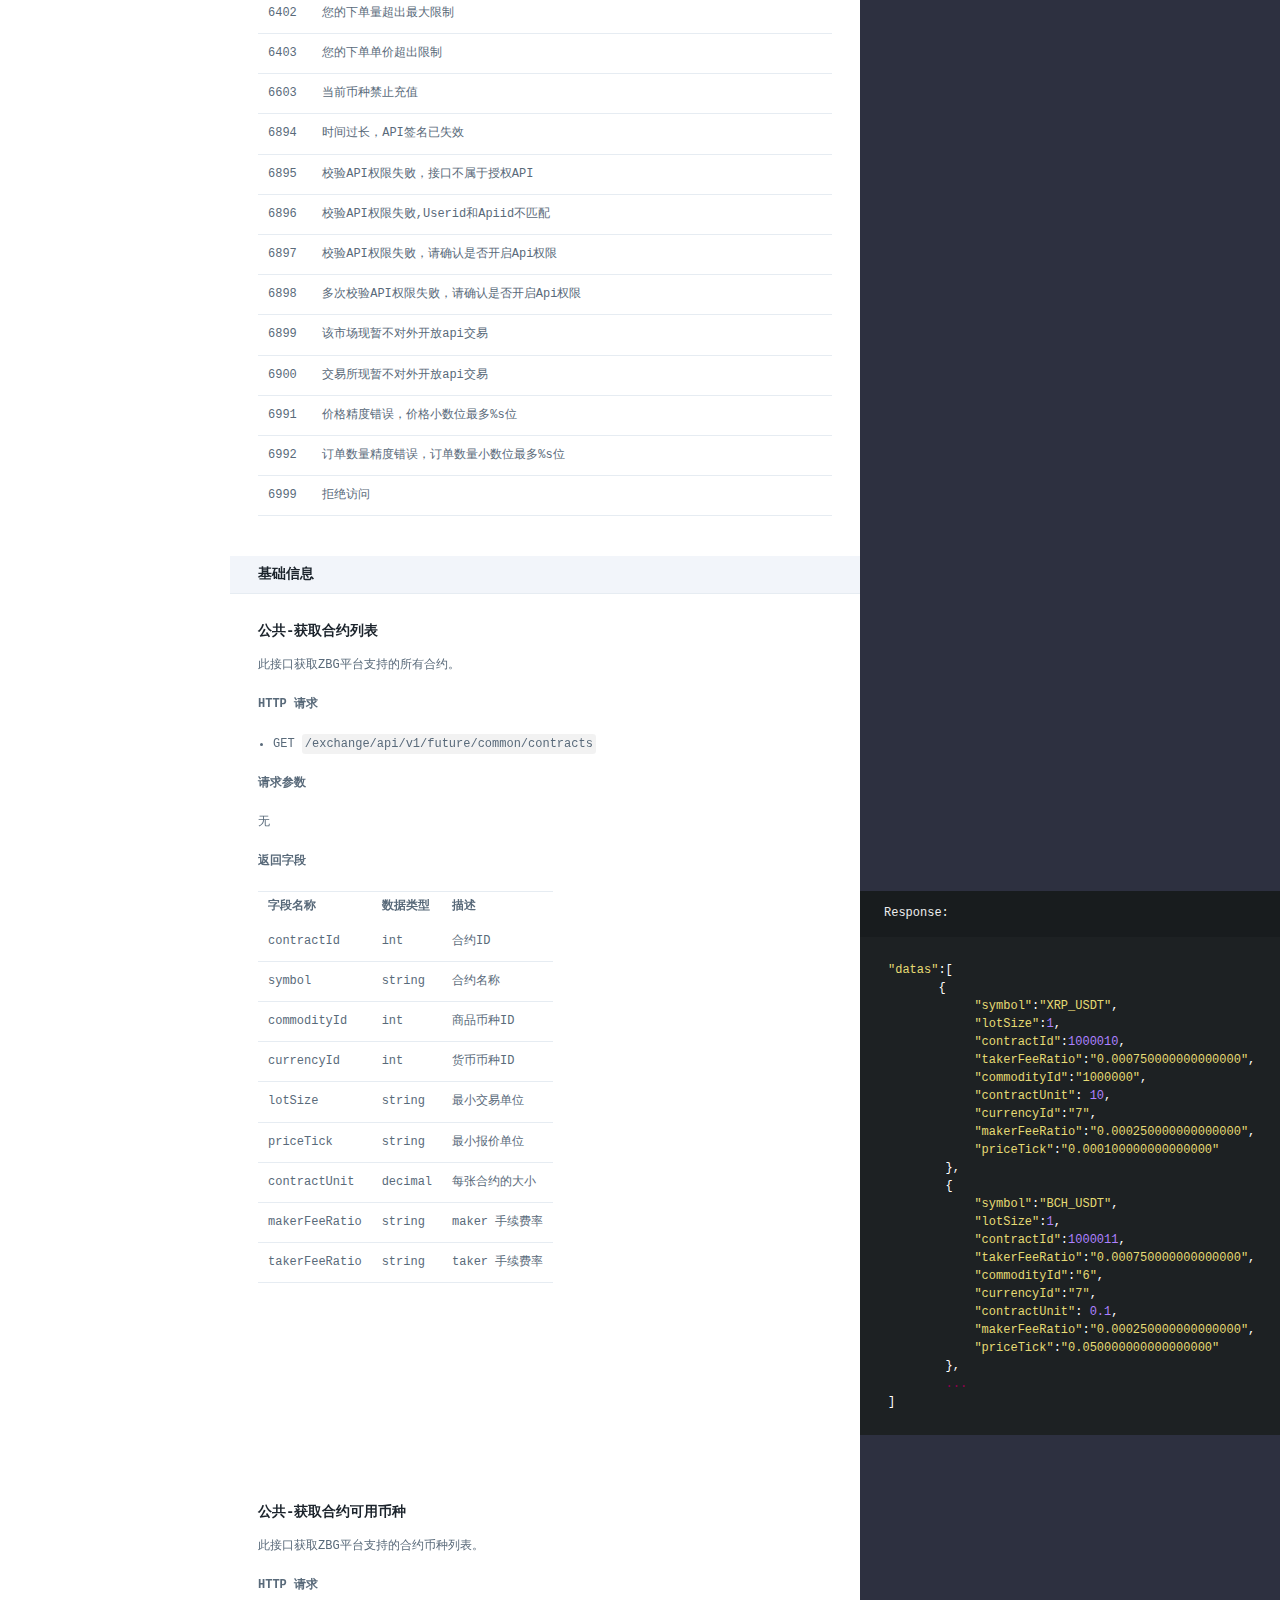
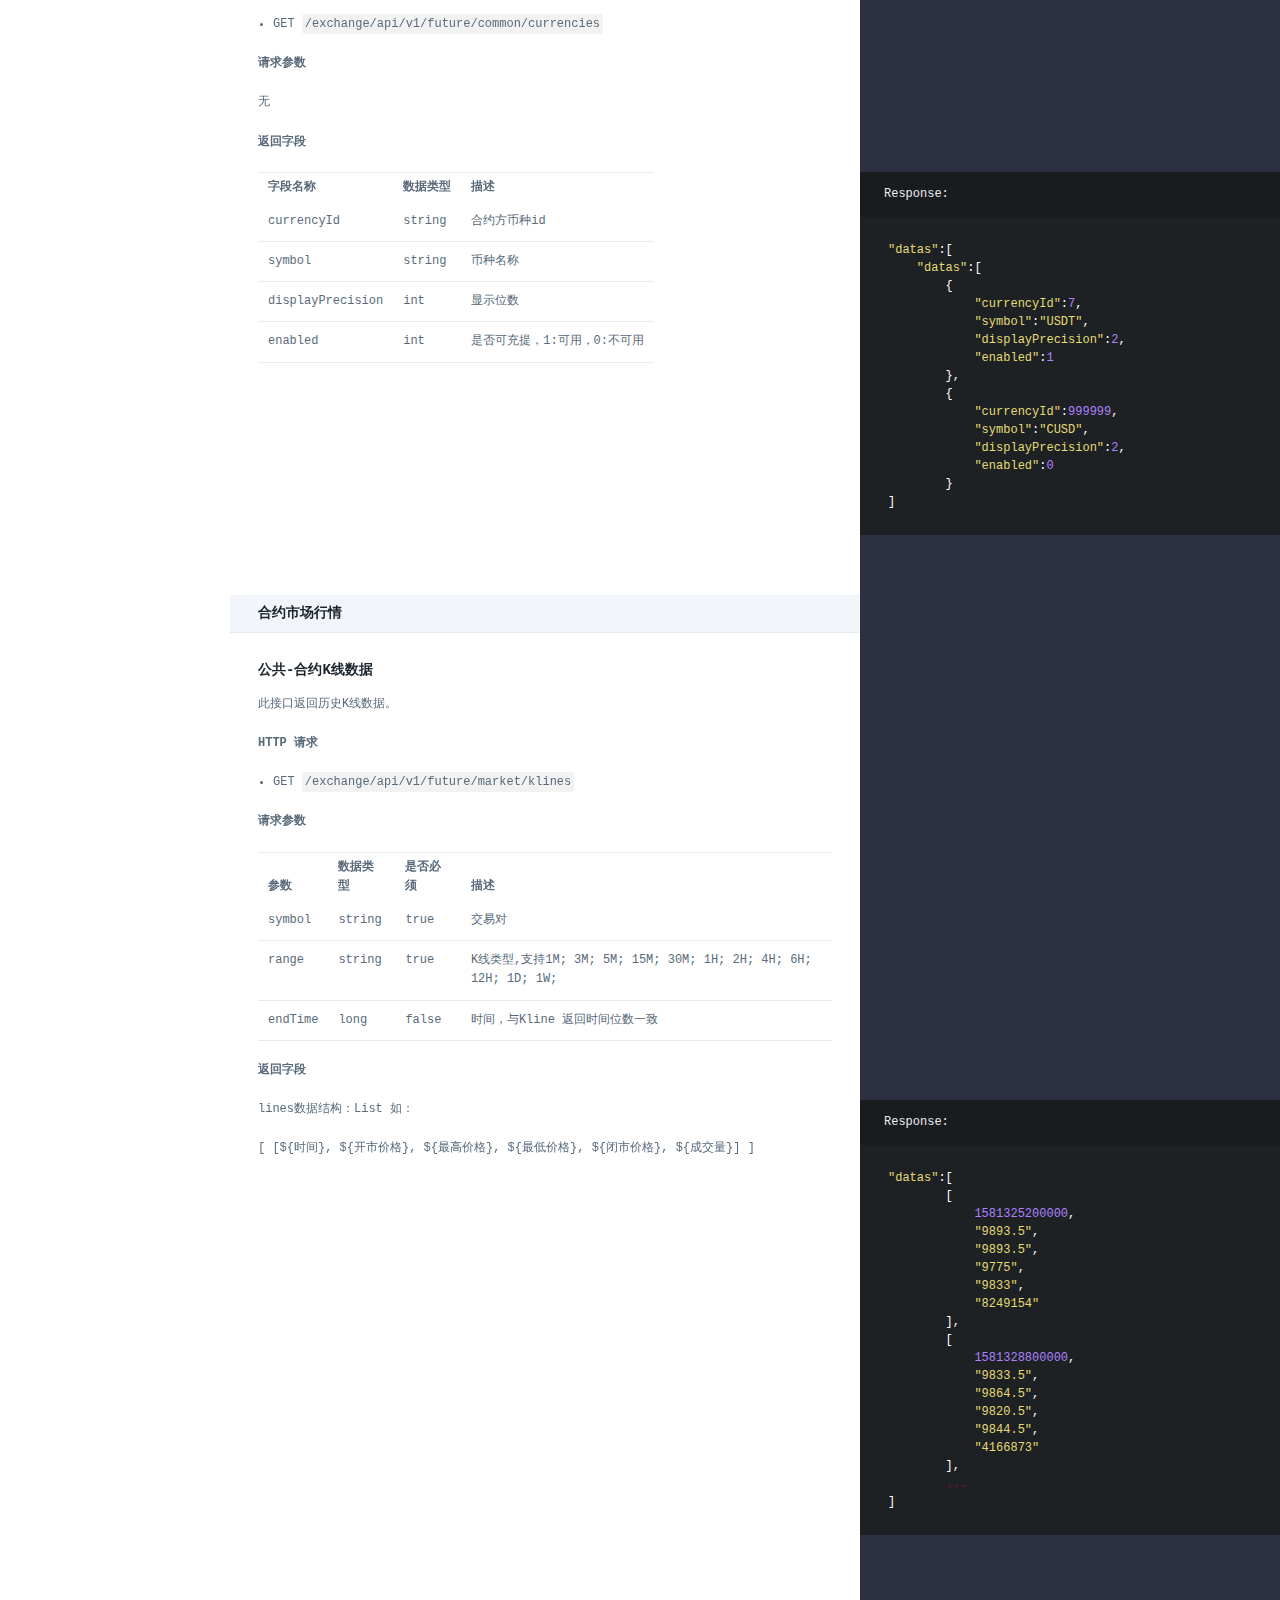
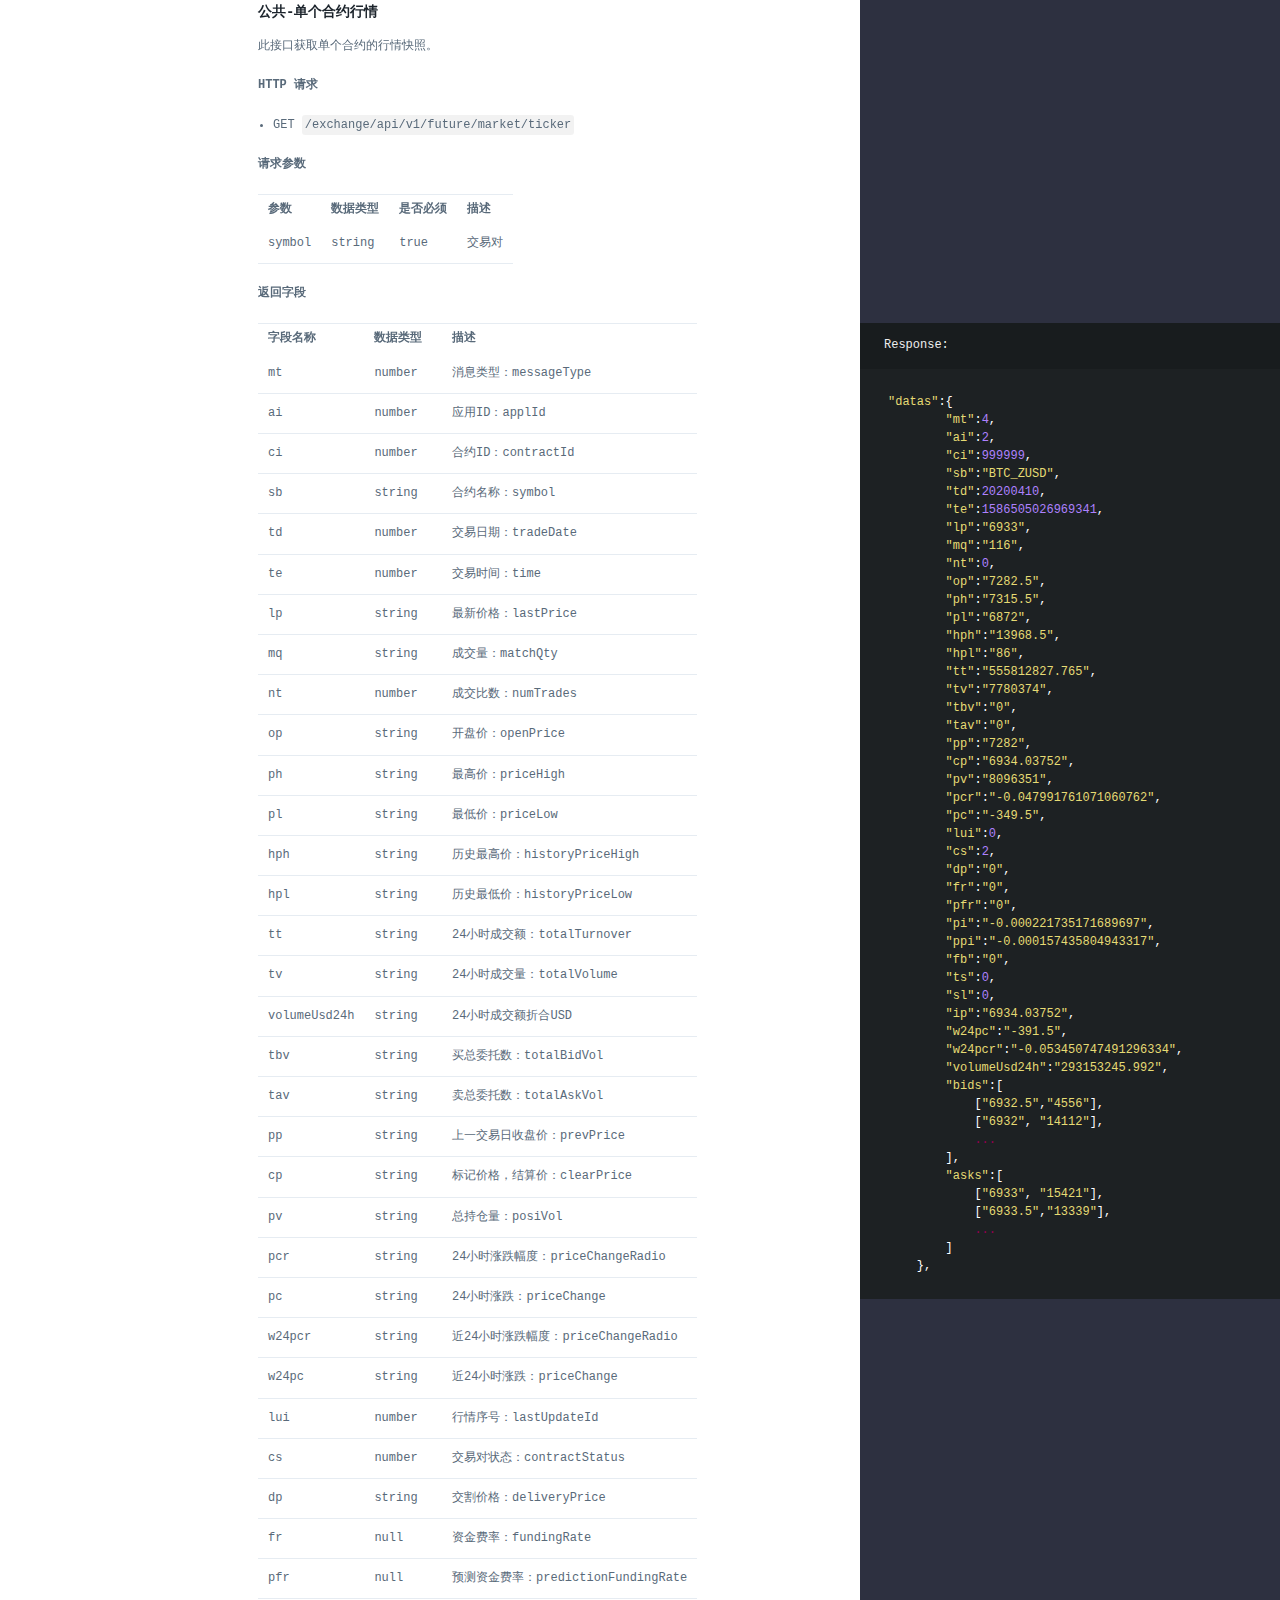
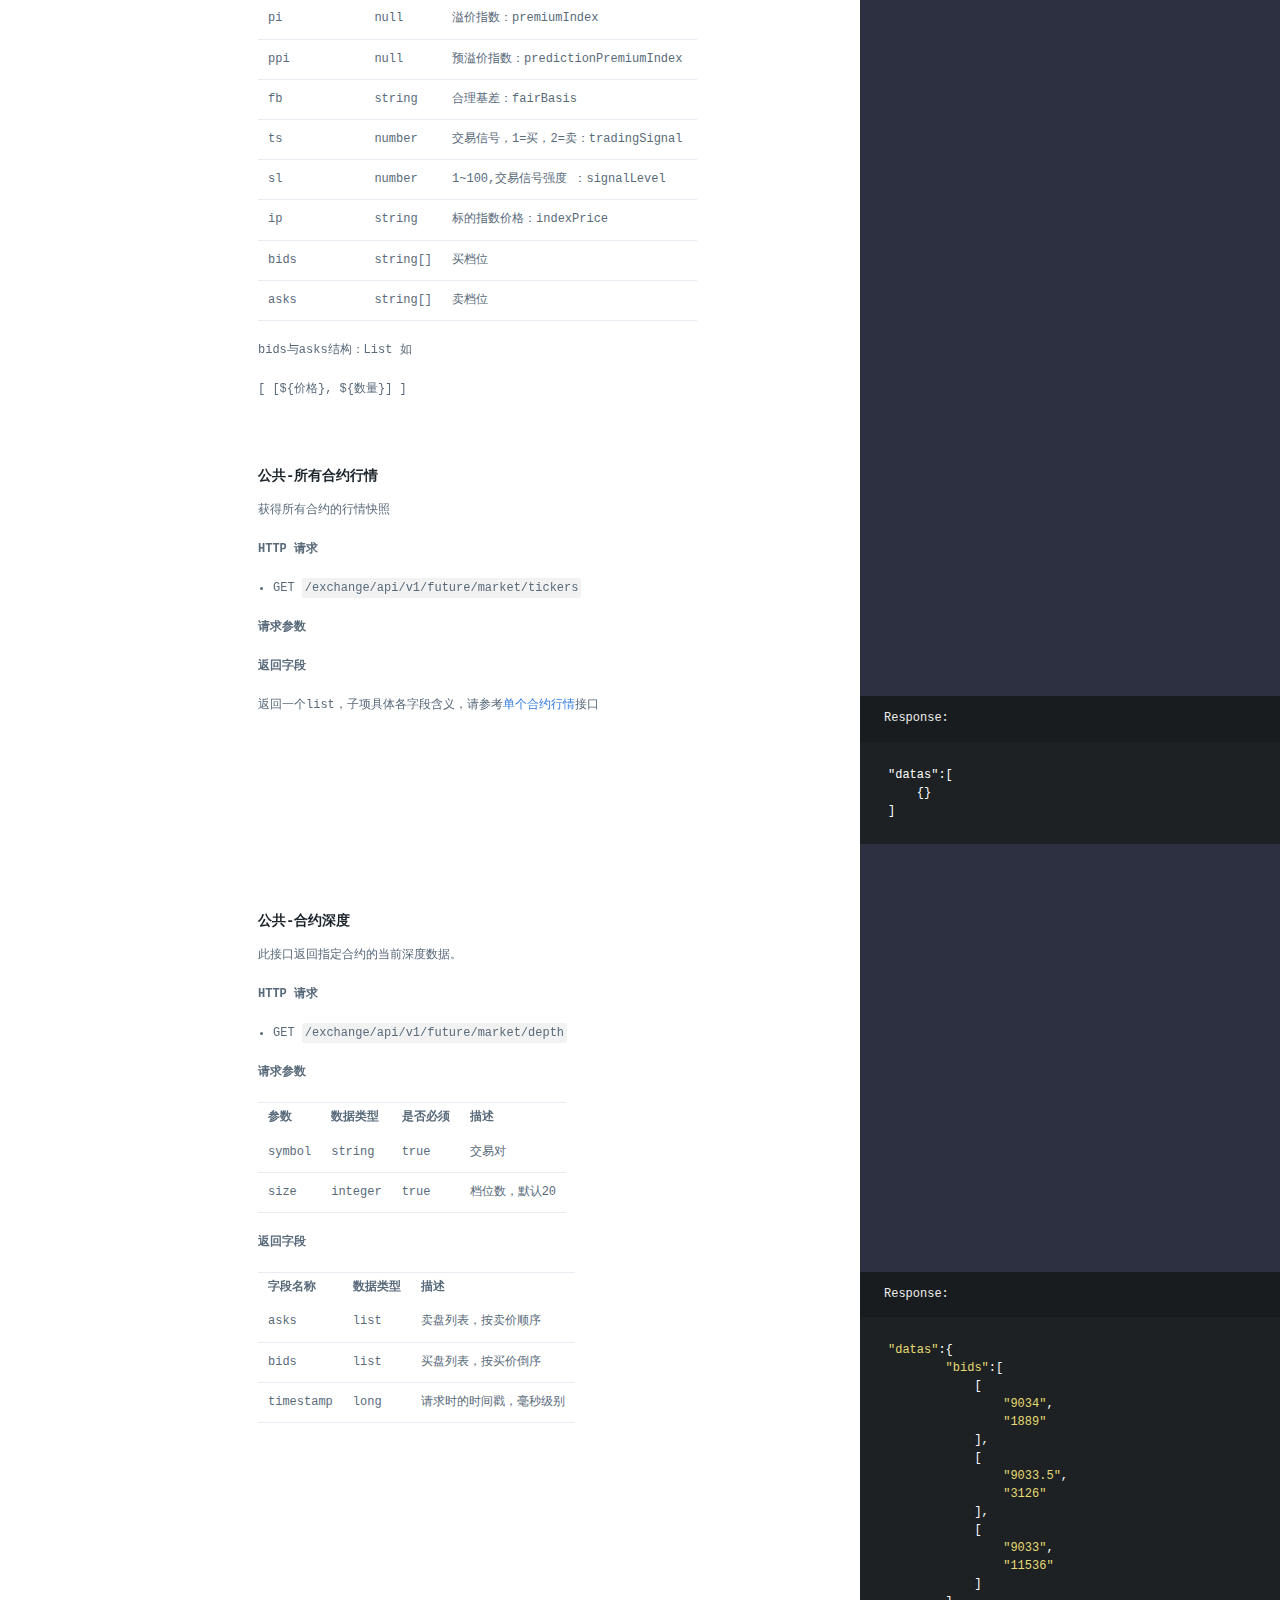
==== commit fcde6e2d: "publish: fix" ====
--- a/future/v1/cn/index.html
+++ b/future/v1/cn/index.html
@@ -1140,6 +1140,7 @@
             </span><span class="s2">"contractId"</span><span class="p">:</span><span class="mi">1000010</span><span class="p">,</span><span class="w">
             </span><span class="s2">"takerFeeRatio"</span><span class="p">:</span><span class="s2">"0.000750000000000000"</span><span class="p">,</span><span class="w">
             </span><span class="s2">"commodityId"</span><span class="p">:</span><span class="s2">"1000000"</span><span class="p">,</span><span class="w">
+            </span><span class="s2">"contractUnit"</span><span class="p">:</span><span class="w"> </span><span class="mi">10</span><span class="p">,</span><span class="w">
             </span><span class="s2">"currencyId"</span><span class="p">:</span><span class="s2">"7"</span><span class="p">,</span><span class="w">
             </span><span class="s2">"makerFeeRatio"</span><span class="p">:</span><span class="s2">"0.000250000000000000"</span><span class="p">,</span><span class="w">
             </span><span class="s2">"priceTick"</span><span class="p">:</span><span class="s2">"0.000100000000000000"</span><span class="w">
@@ -1151,6 +1152,7 @@
             </span><span class="s2">"takerFeeRatio"</span><span class="p">:</span><span class="s2">"0.000750000000000000"</span><span class="p">,</span><span class="w">
             </span><span class="s2">"commodityId"</span><span class="p">:</span><span class="s2">"6"</span><span class="p">,</span><span class="w">
             </span><span class="s2">"currencyId"</span><span class="p">:</span><span class="s2">"7"</span><span class="p">,</span><span class="w">
+            </span><span class="s2">"contractUnit"</span><span class="p">:</span><span class="w"> </span><span class="mf">0.1</span><span class="p">,</span><span class="w">
             </span><span class="s2">"makerFeeRatio"</span><span class="p">:</span><span class="s2">"0.000250000000000000"</span><span class="p">,</span><span class="w">
             </span><span class="s2">"priceTick"</span><span class="p">:</span><span class="s2">"0.050000000000000000"</span><span class="w">
         </span><span class="p">},</span><span class="w">
@@ -1193,6 +1195,11 @@
 <td>priceTick</td>
 <td>string</td>
 <td>最小报价单位</td>
+</tr>
+<tr>
+<td>contractUnit</td>
+<td>decimal</td>
+<td>每张合约的大小</td>
 </tr>
 <tr>
 <td>makerFeeRatio</td>
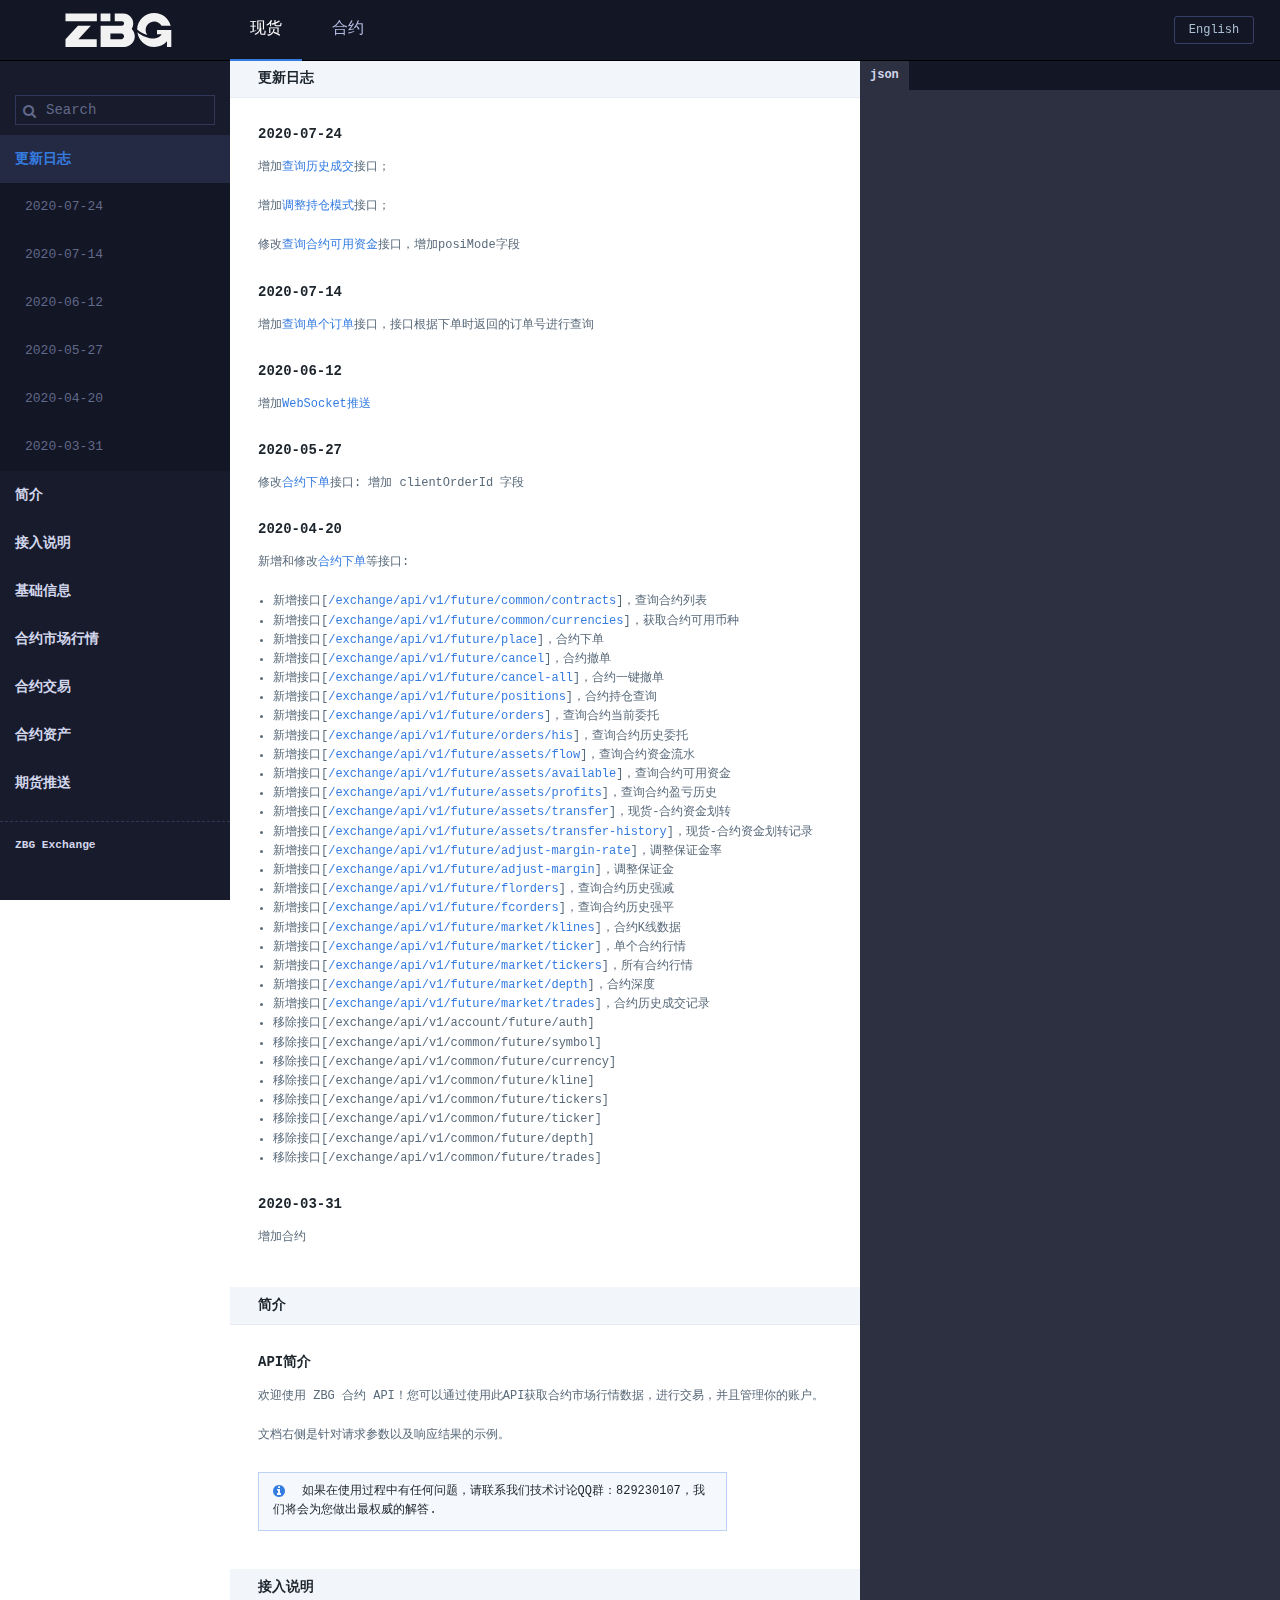
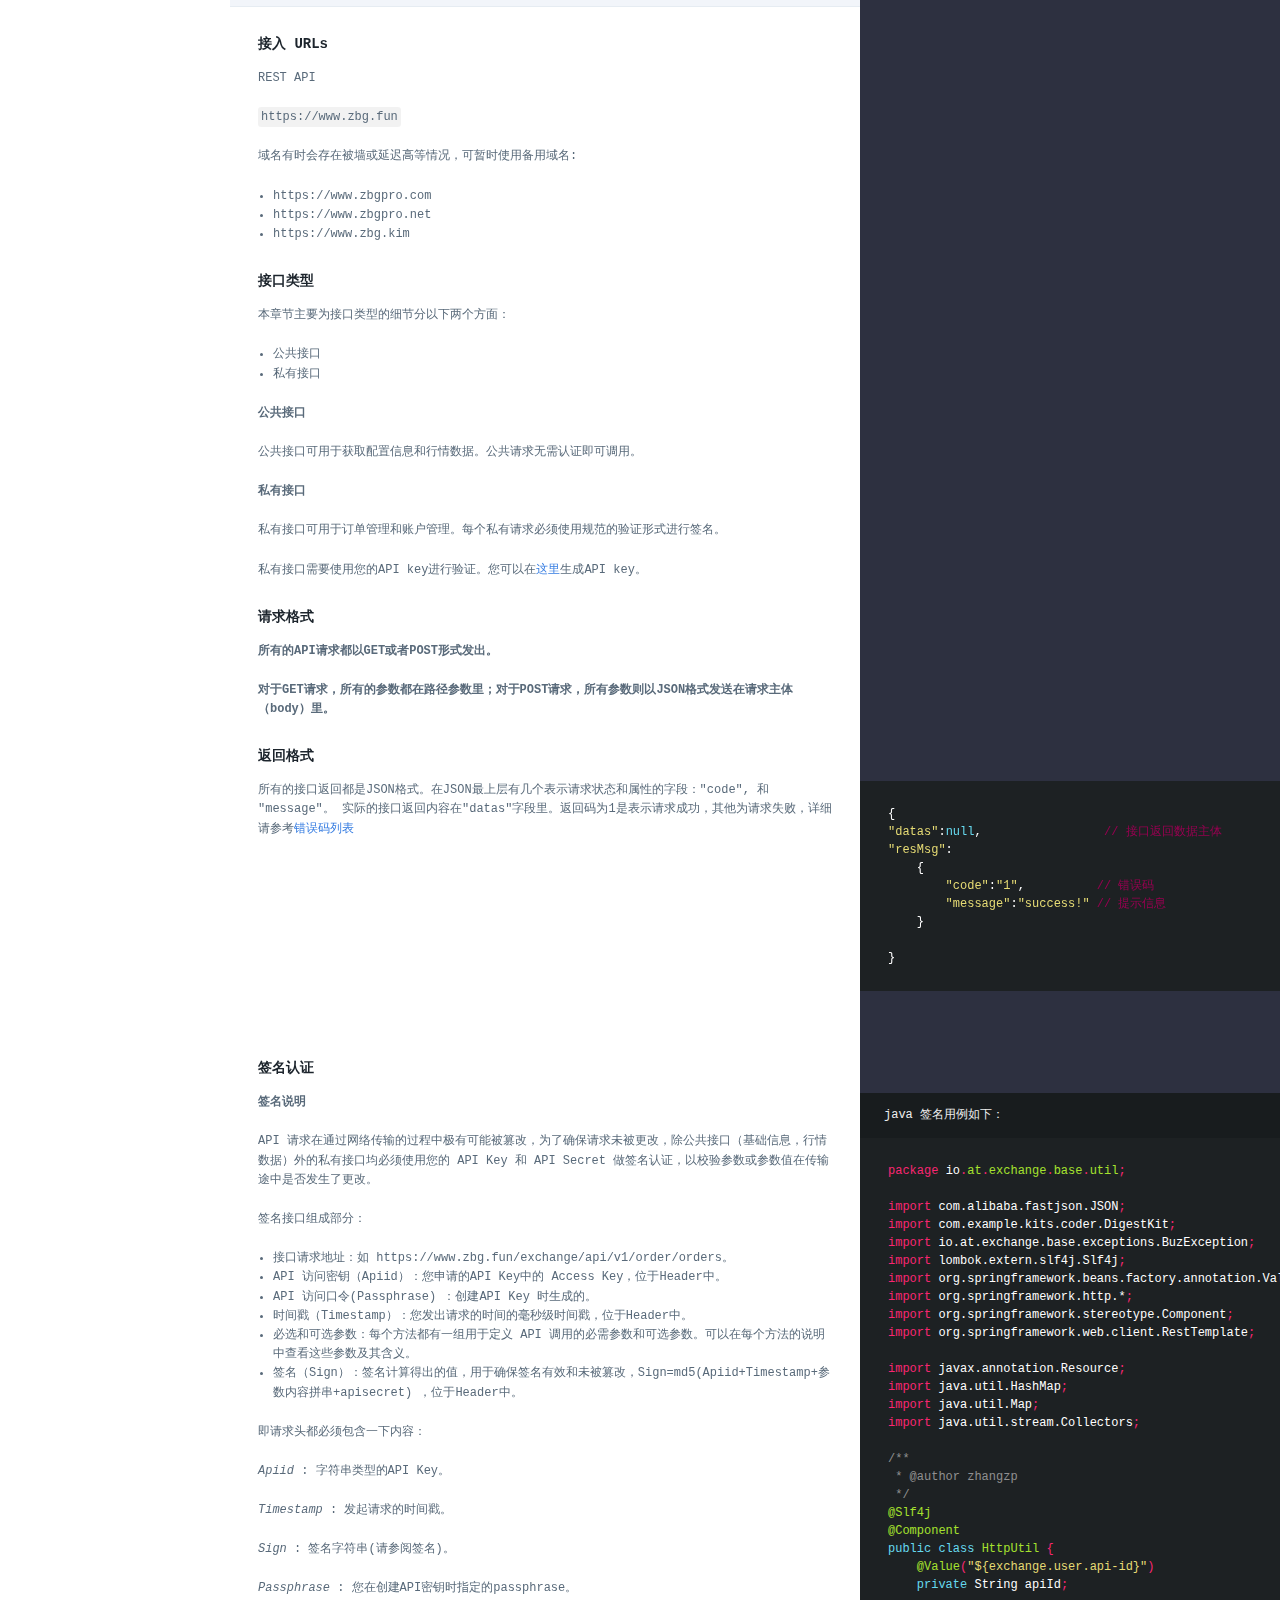
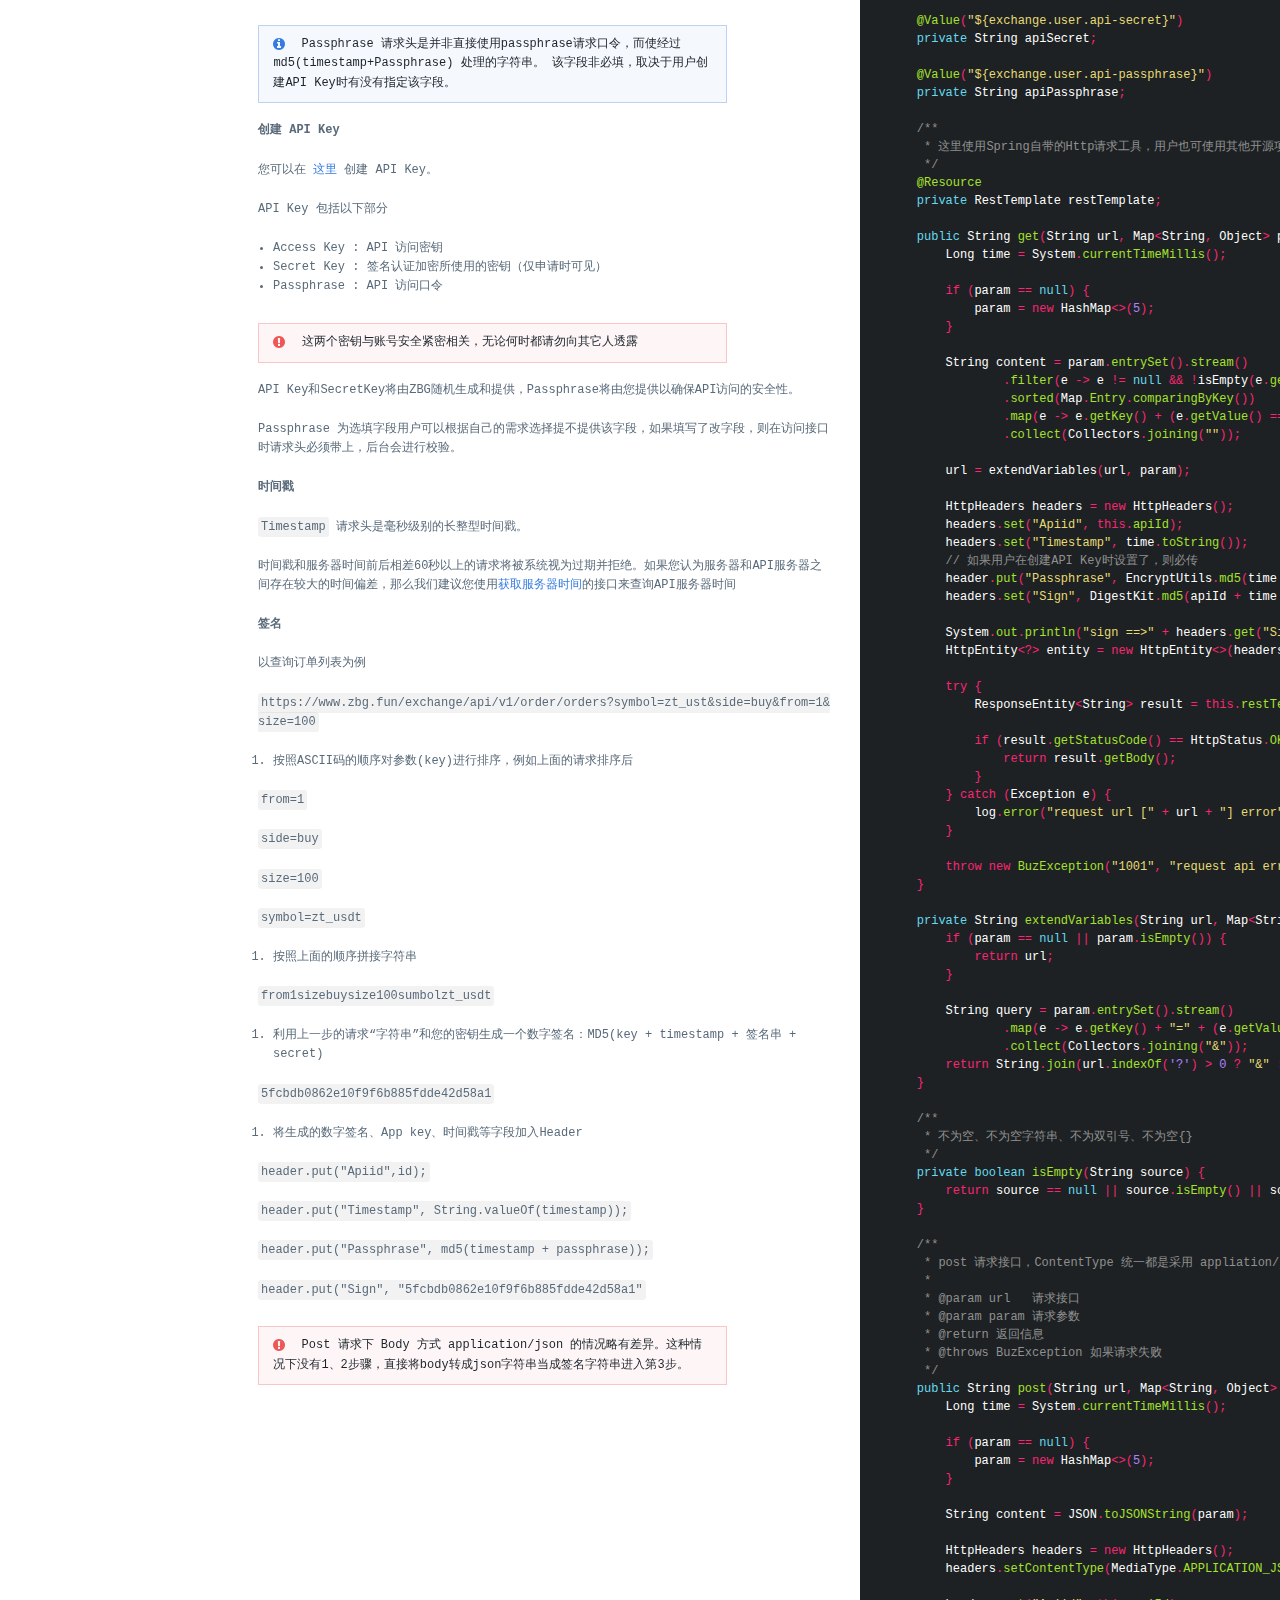
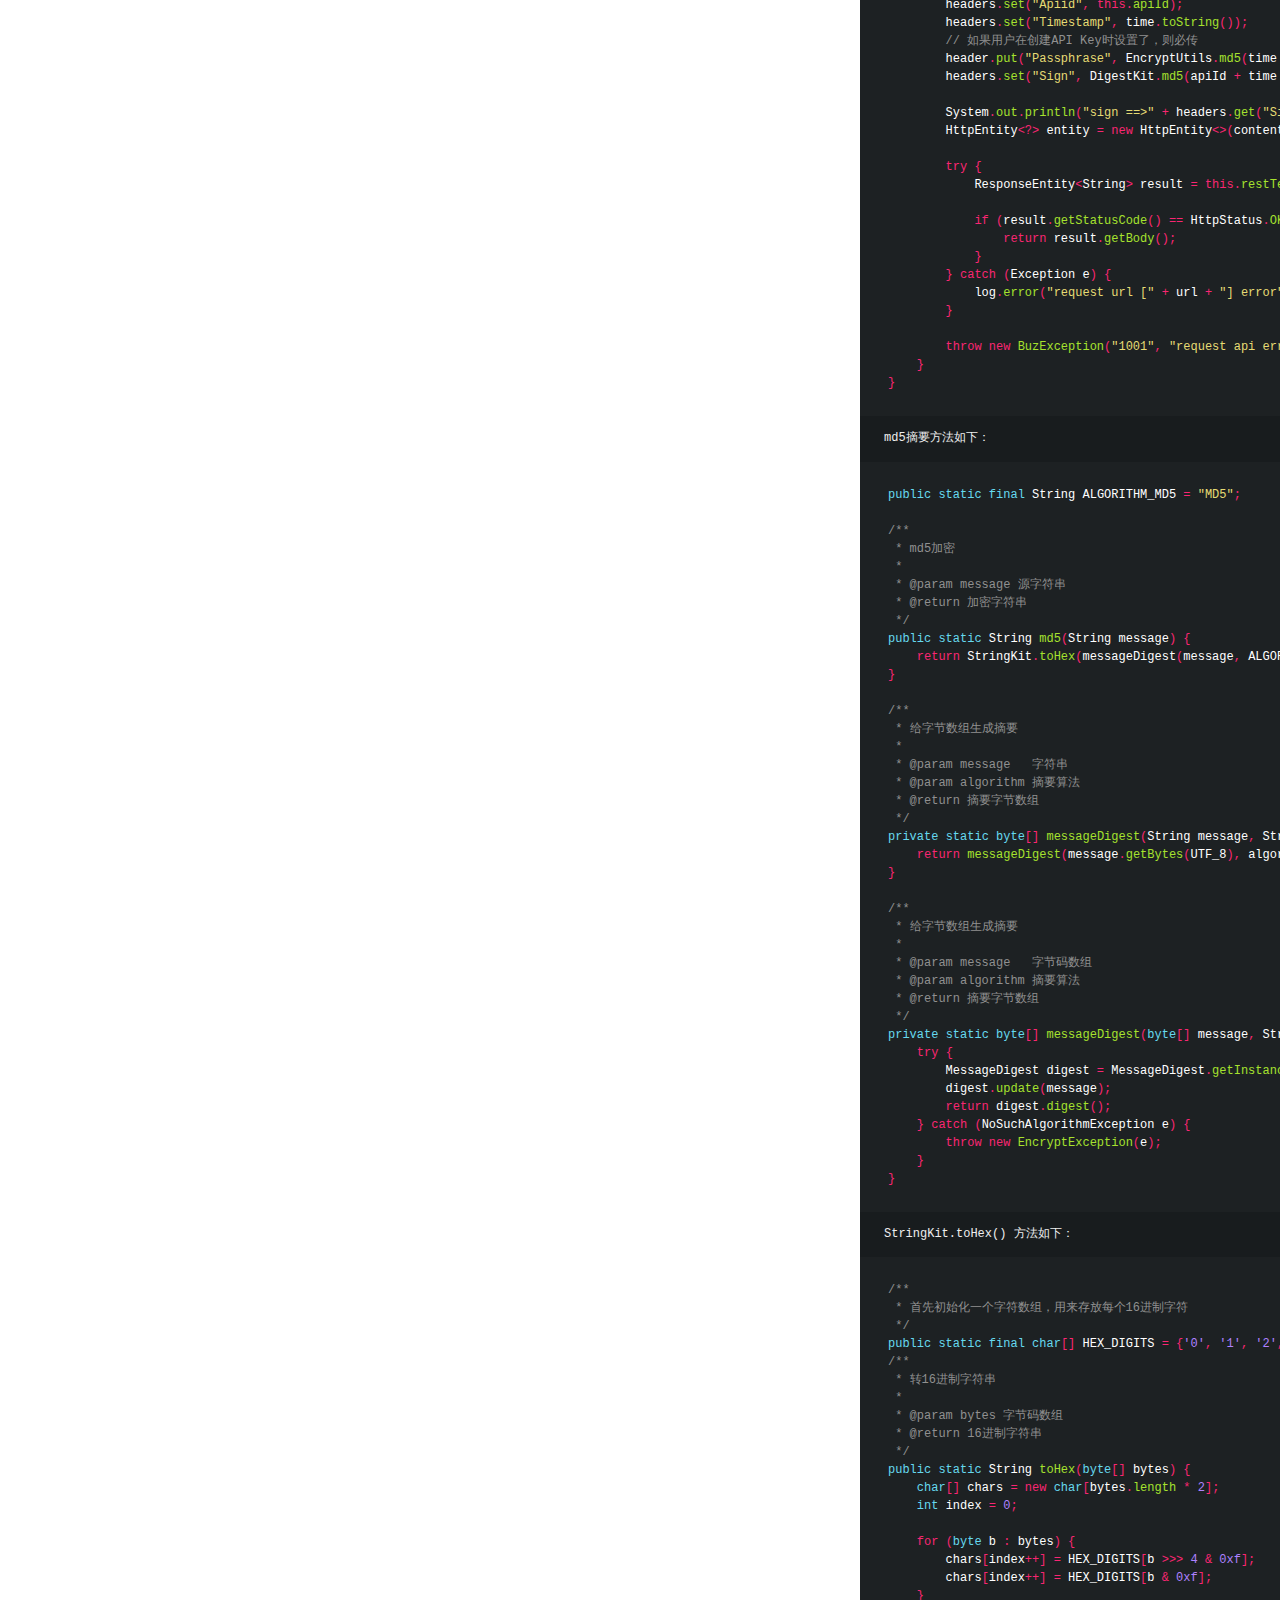
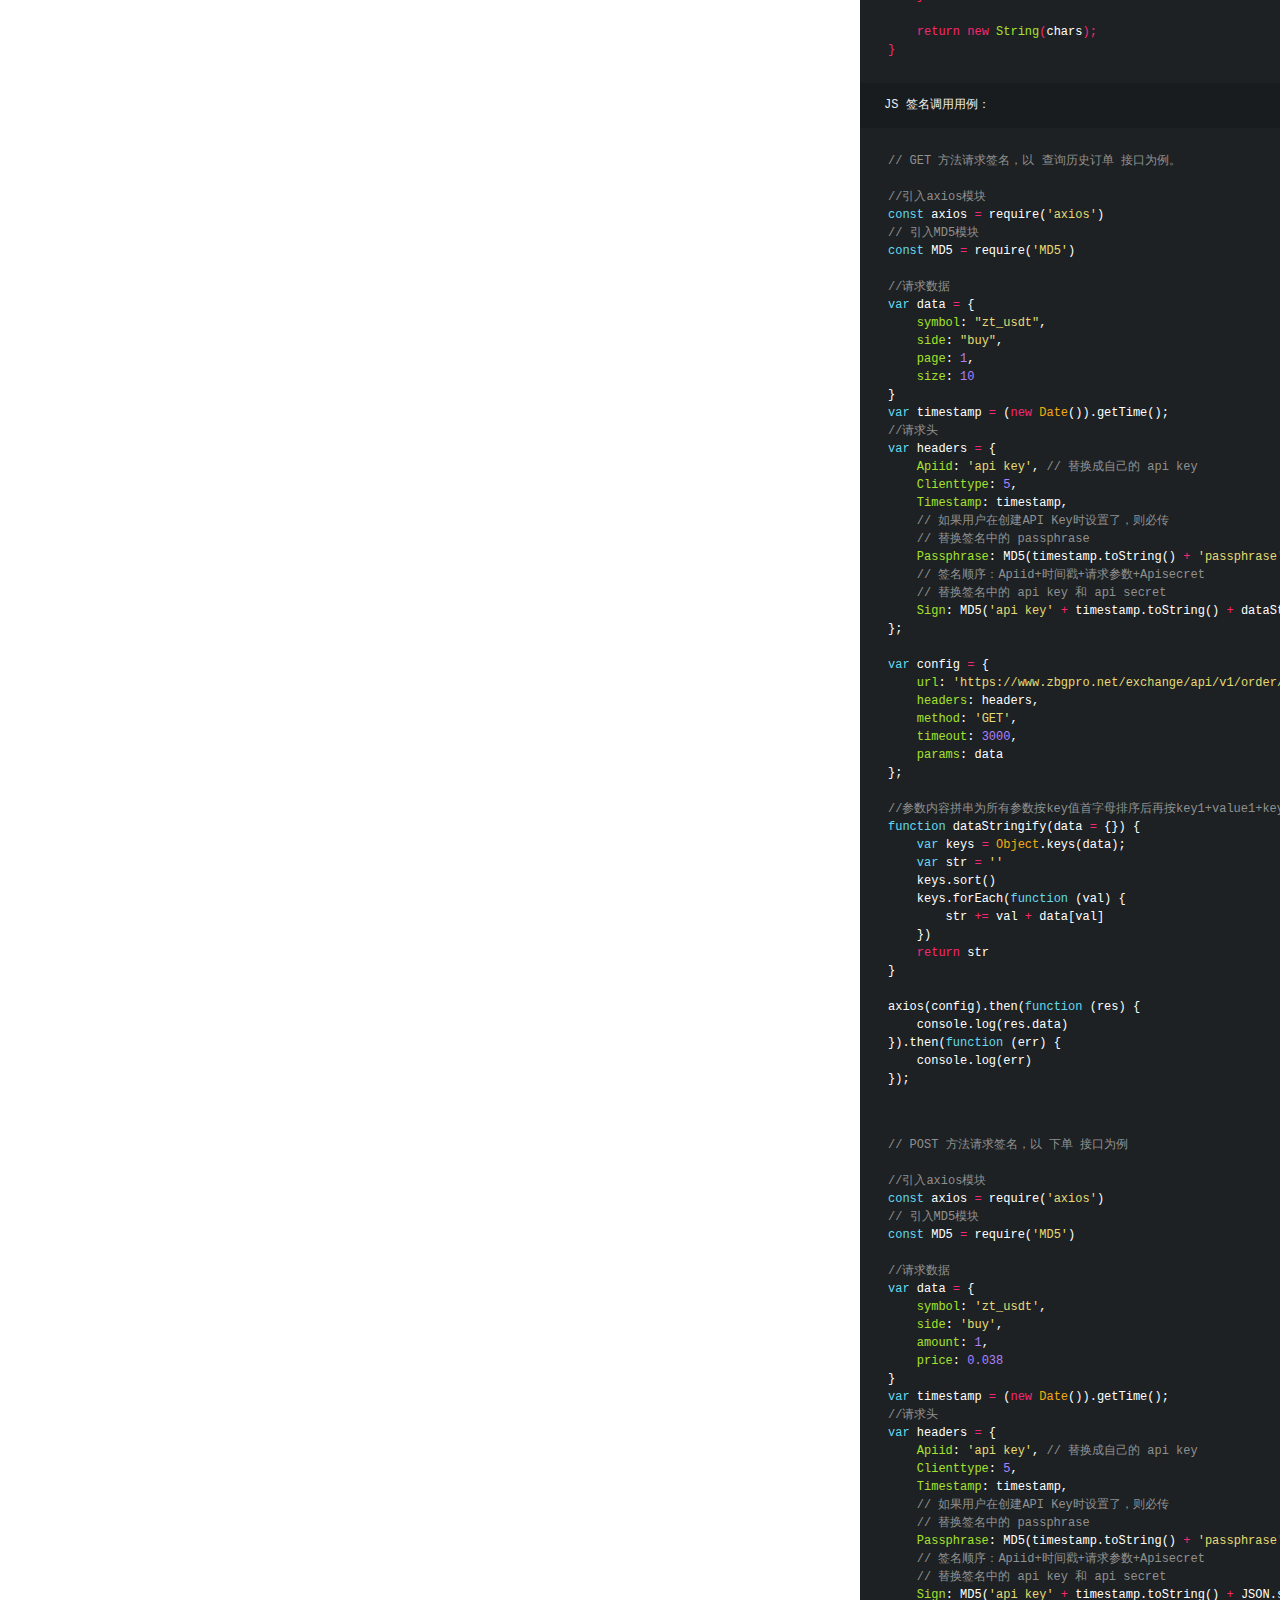
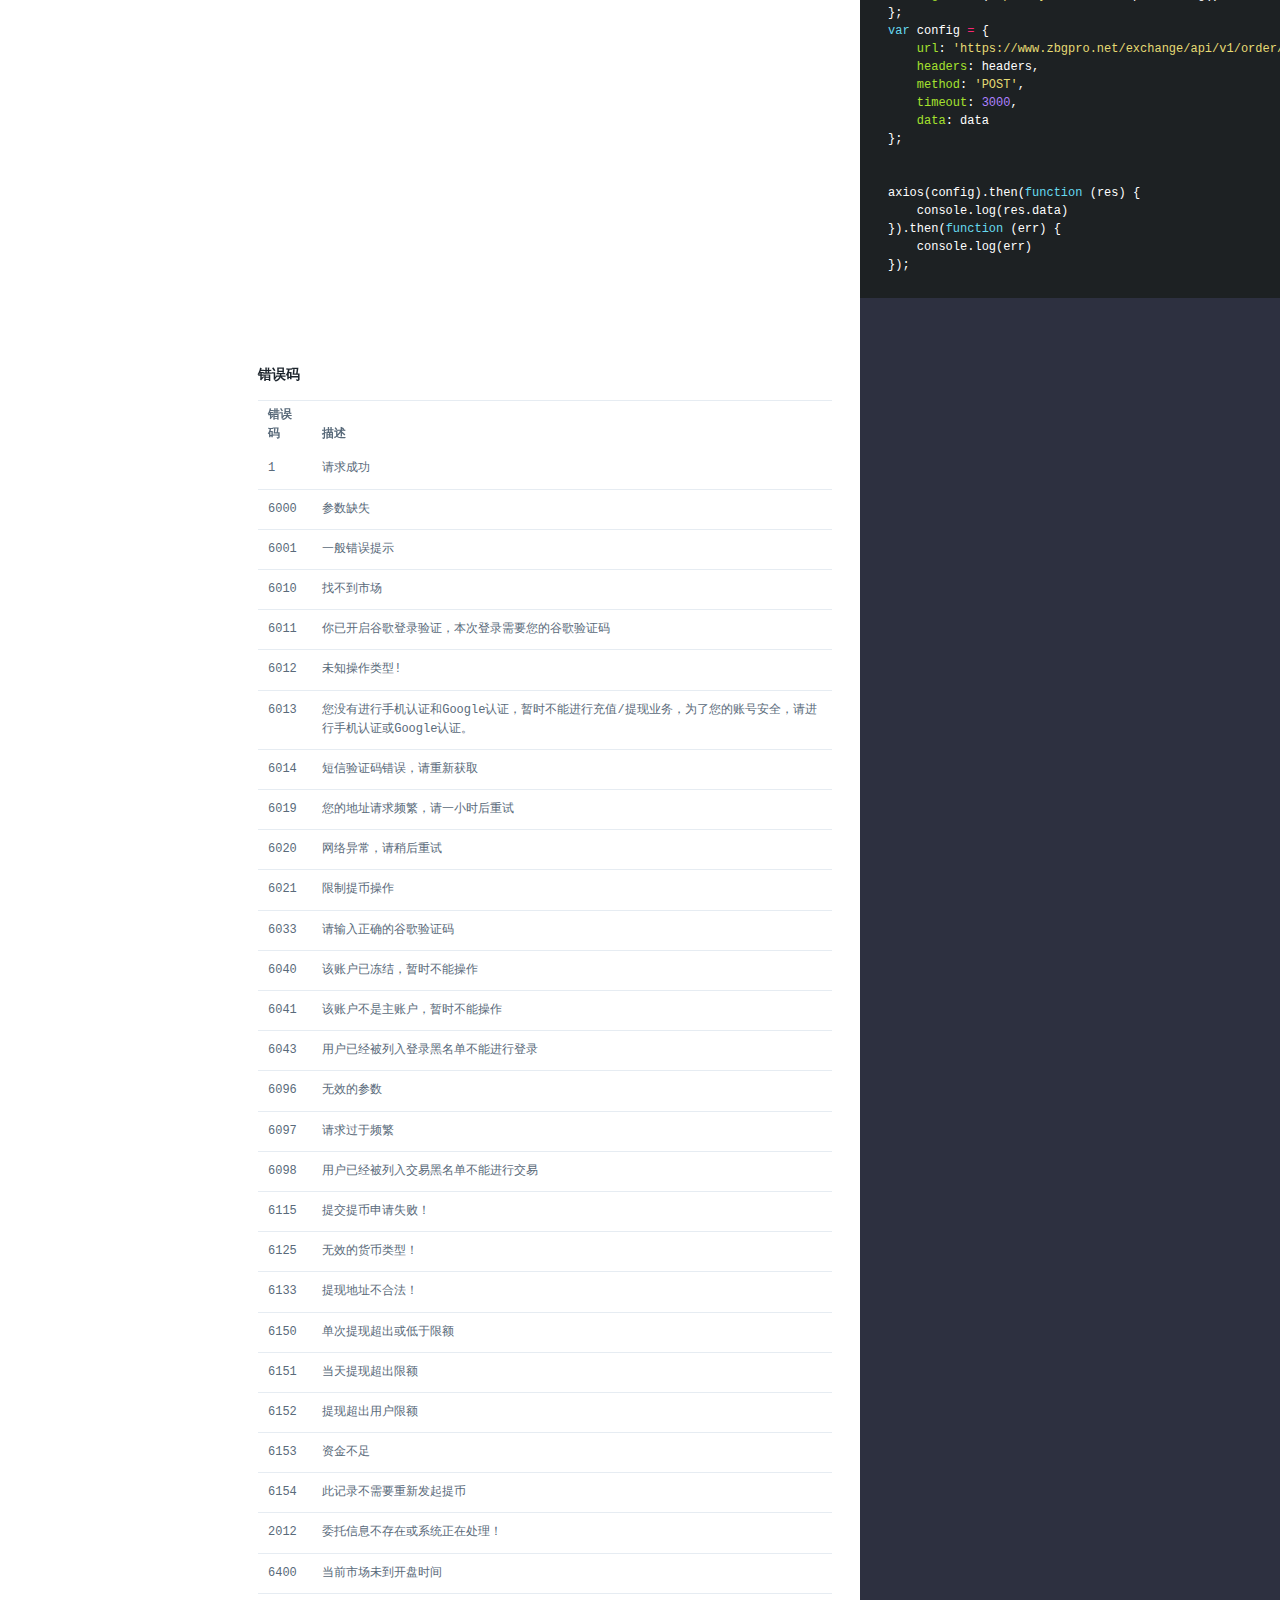
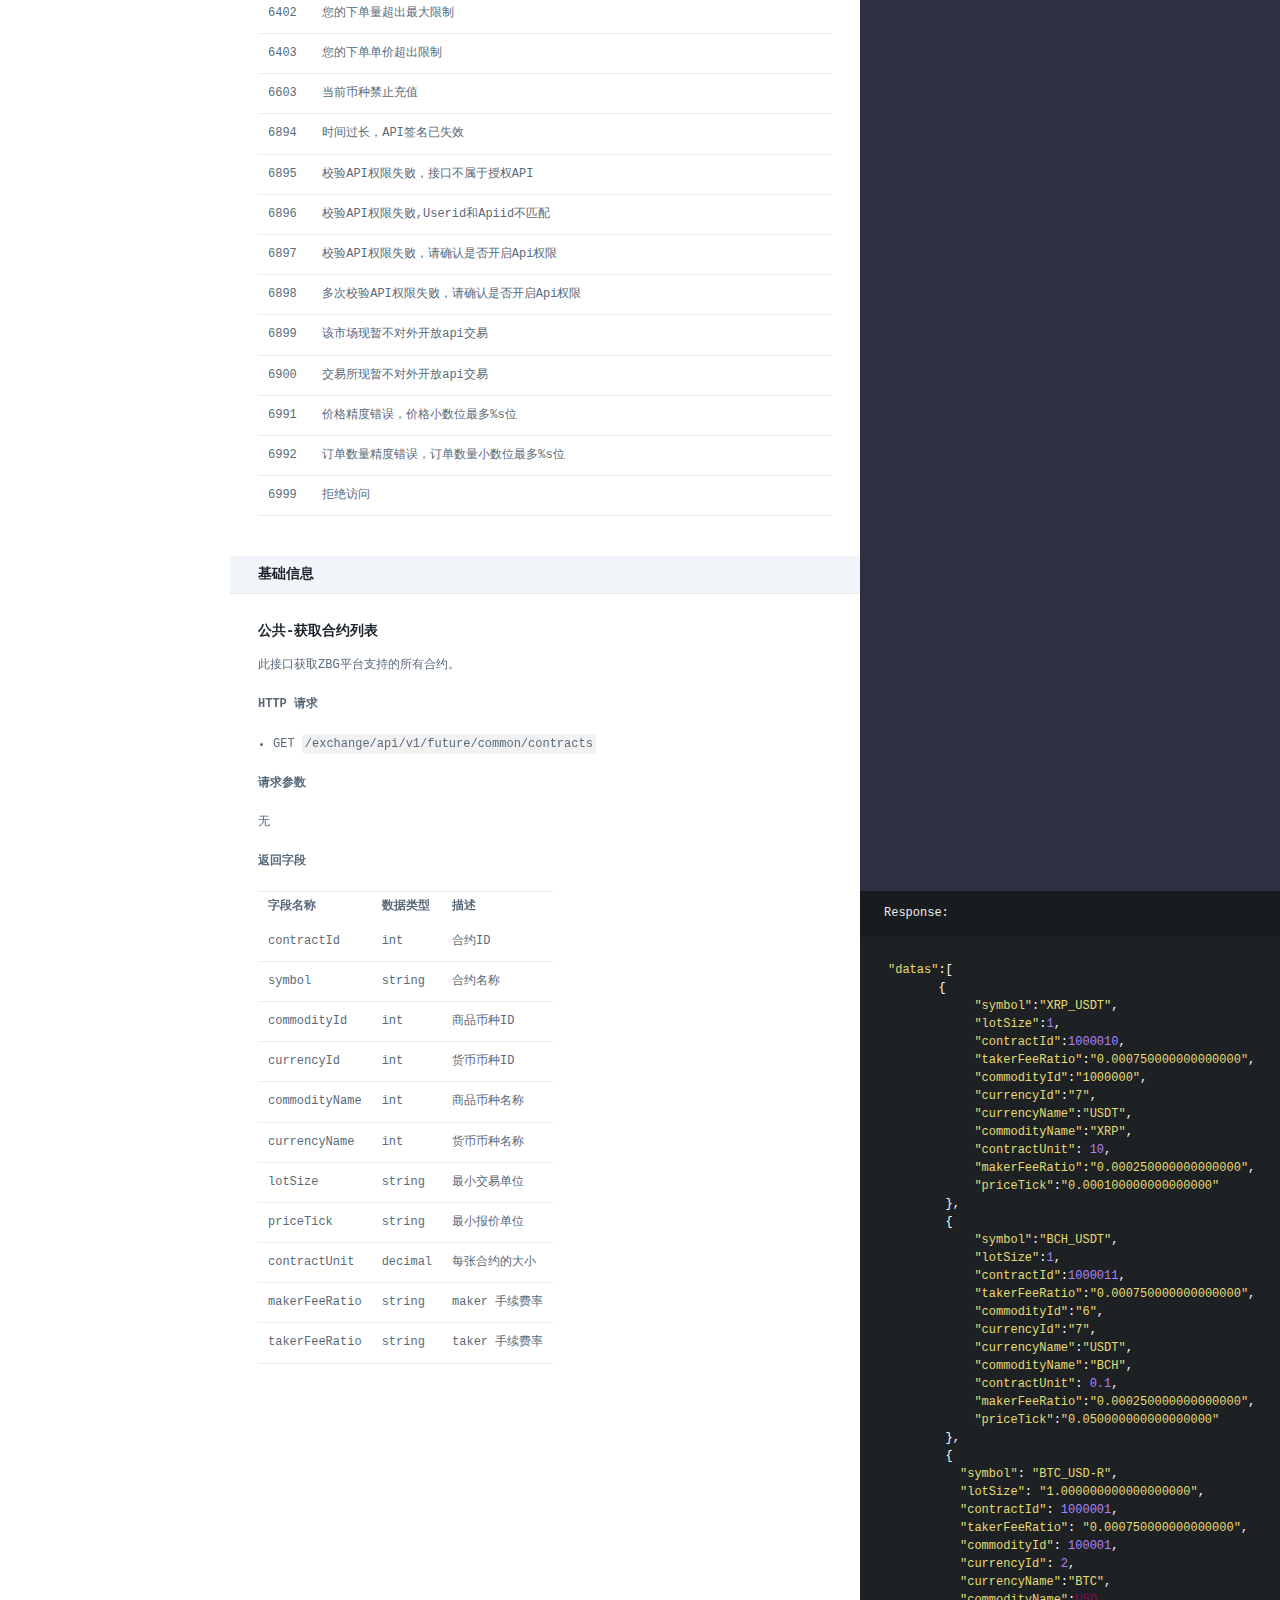
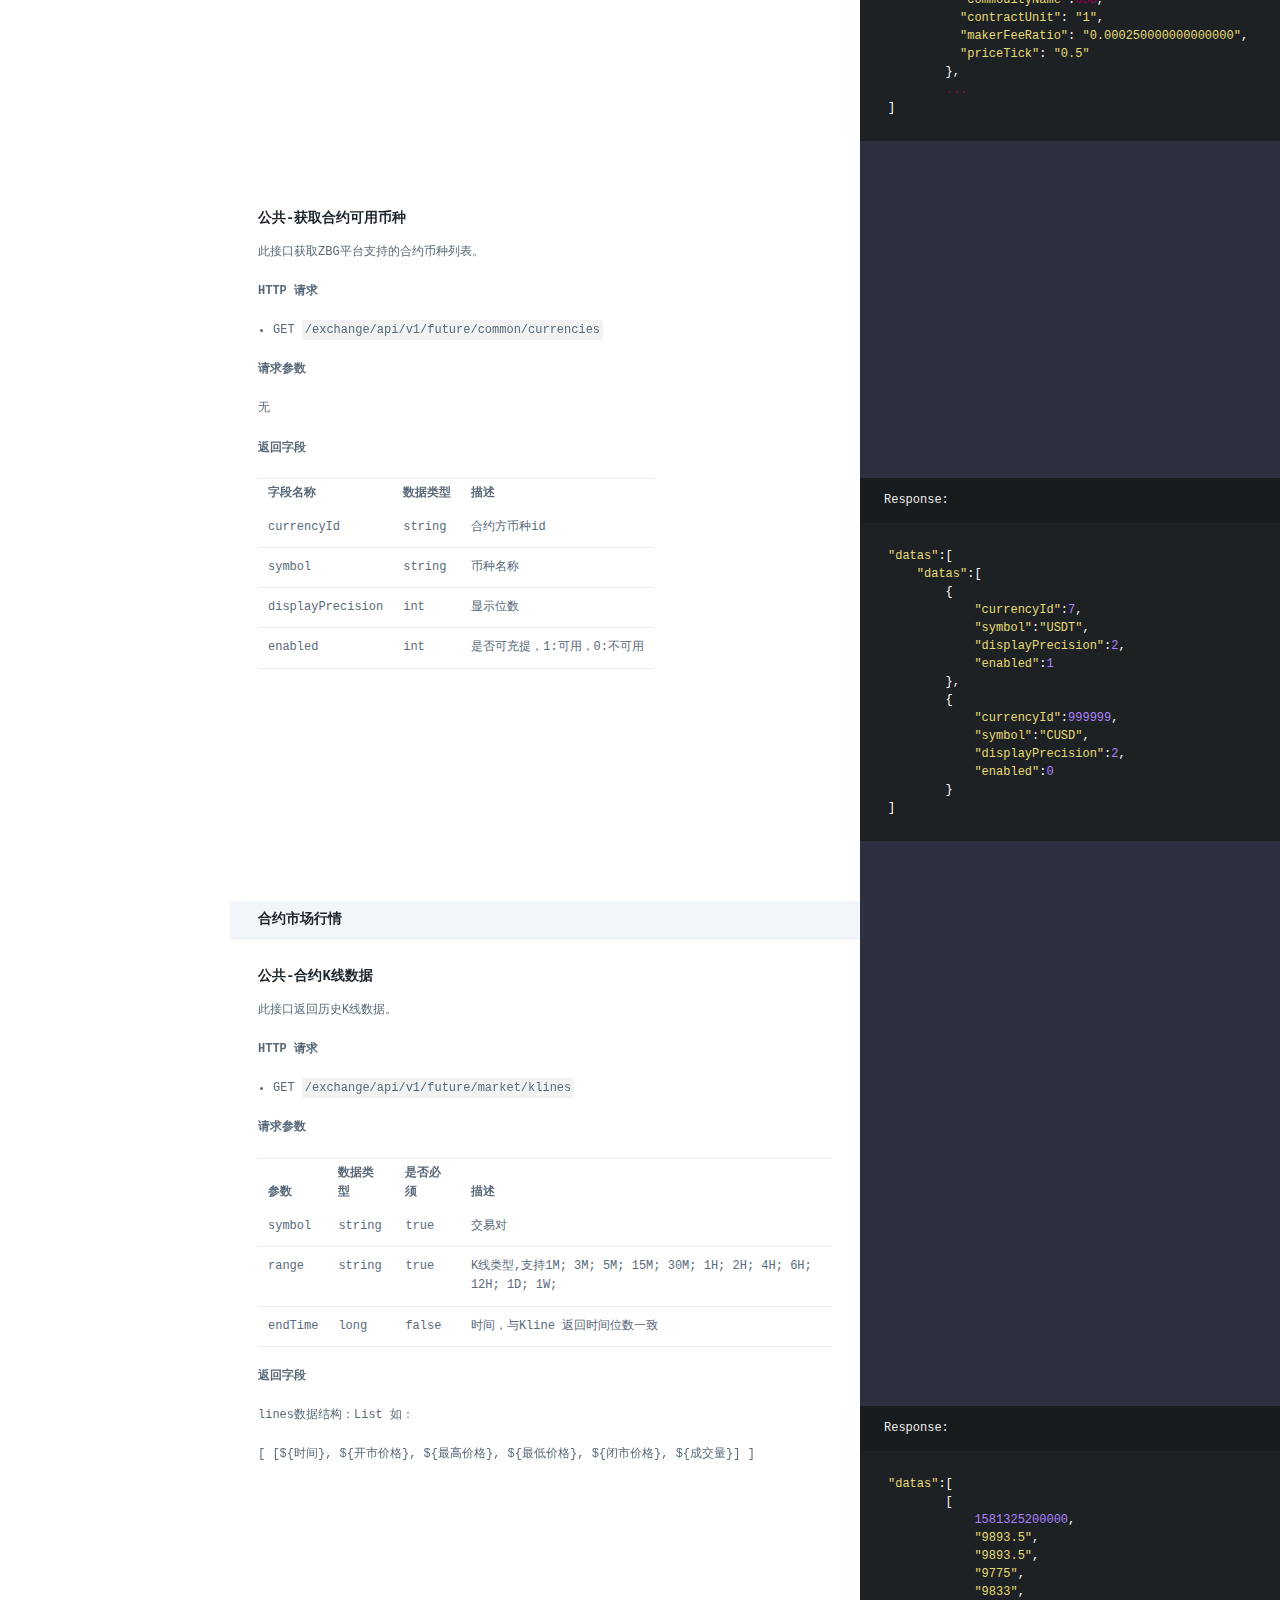
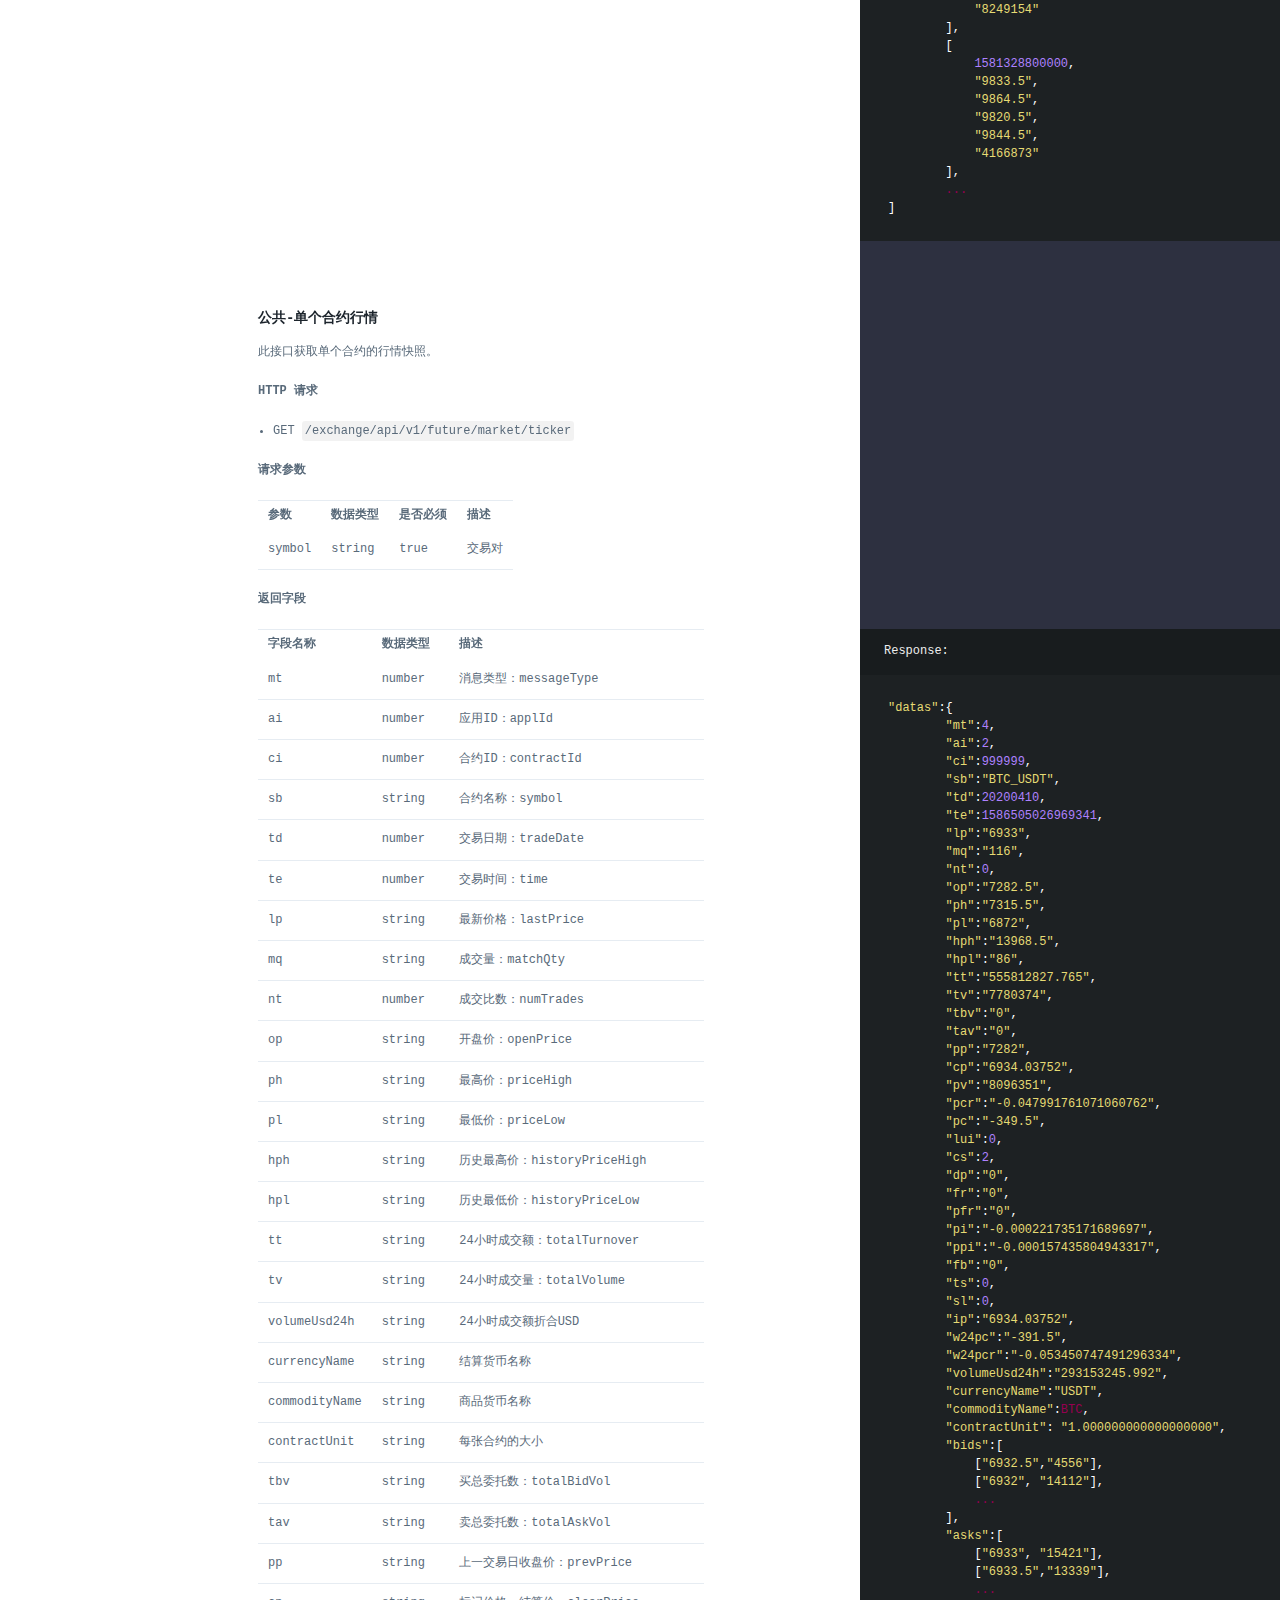
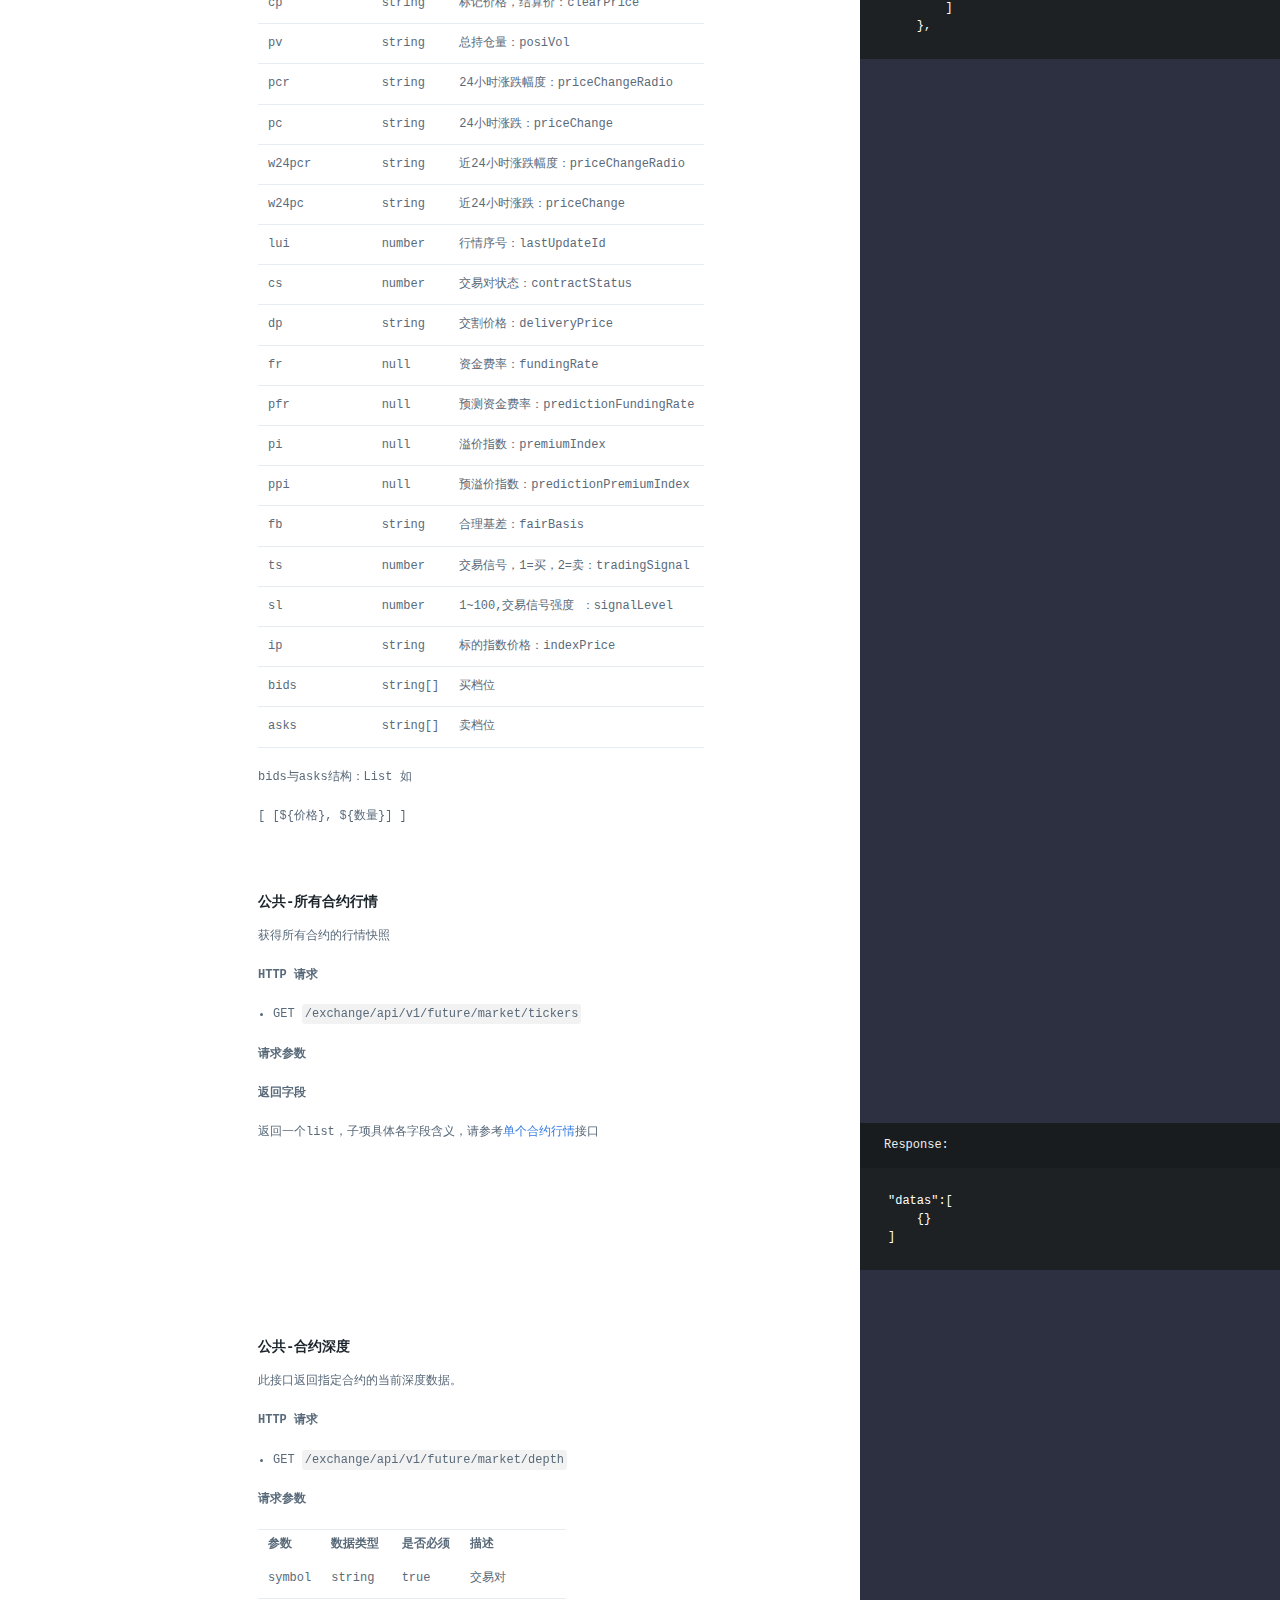
==== commit 1006c702: "publish: fix" ====
--- a/future/v1/cn/index.html
+++ b/future/v1/cn/index.html
@@ -1140,8 +1140,10 @@
             </span><span class="s2">"contractId"</span><span class="p">:</span><span class="mi">1000010</span><span class="p">,</span><span class="w">
             </span><span class="s2">"takerFeeRatio"</span><span class="p">:</span><span class="s2">"0.000750000000000000"</span><span class="p">,</span><span class="w">
             </span><span class="s2">"commodityId"</span><span class="p">:</span><span class="s2">"1000000"</span><span class="p">,</span><span class="w">
+            </span><span class="s2">"currencyId"</span><span class="p">:</span><span class="s2">"7"</span><span class="p">,</span><span class="w">
+            </span><span class="s2">"currencyName"</span><span class="p">:</span><span class="s2">"USDT"</span><span class="p">,</span><span class="w">
+            </span><span class="s2">"commodityName"</span><span class="p">:</span><span class="s2">"XRP"</span><span class="p">,</span><span class="w">
             </span><span class="s2">"contractUnit"</span><span class="p">:</span><span class="w"> </span><span class="mi">10</span><span class="p">,</span><span class="w">
-            </span><span class="s2">"currencyId"</span><span class="p">:</span><span class="s2">"7"</span><span class="p">,</span><span class="w">
             </span><span class="s2">"makerFeeRatio"</span><span class="p">:</span><span class="s2">"0.000250000000000000"</span><span class="p">,</span><span class="w">
             </span><span class="s2">"priceTick"</span><span class="p">:</span><span class="s2">"0.000100000000000000"</span><span class="w">
         </span><span class="p">},</span><span class="w">
@@ -1152,9 +1154,24 @@
             </span><span class="s2">"takerFeeRatio"</span><span class="p">:</span><span class="s2">"0.000750000000000000"</span><span class="p">,</span><span class="w">
             </span><span class="s2">"commodityId"</span><span class="p">:</span><span class="s2">"6"</span><span class="p">,</span><span class="w">
             </span><span class="s2">"currencyId"</span><span class="p">:</span><span class="s2">"7"</span><span class="p">,</span><span class="w">
+            </span><span class="s2">"currencyName"</span><span class="p">:</span><span class="s2">"USDT"</span><span class="p">,</span><span class="w">
+            </span><span class="s2">"commodityName"</span><span class="p">:</span><span class="s2">"BCH"</span><span class="p">,</span><span class="w">
             </span><span class="s2">"contractUnit"</span><span class="p">:</span><span class="w"> </span><span class="mf">0.1</span><span class="p">,</span><span class="w">
             </span><span class="s2">"makerFeeRatio"</span><span class="p">:</span><span class="s2">"0.000250000000000000"</span><span class="p">,</span><span class="w">
             </span><span class="s2">"priceTick"</span><span class="p">:</span><span class="s2">"0.050000000000000000"</span><span class="w">
+        </span><span class="p">},</span><span class="w">
+        </span><span class="p">{</span><span class="w">
+          </span><span class="s2">"symbol"</span><span class="p">:</span><span class="w"> </span><span class="s2">"BTC_USD-R"</span><span class="p">,</span><span class="w">
+          </span><span class="s2">"lotSize"</span><span class="p">:</span><span class="w"> </span><span class="s2">"1.000000000000000000"</span><span class="p">,</span><span class="w">
+          </span><span class="s2">"contractId"</span><span class="p">:</span><span class="w"> </span><span class="mi">1000001</span><span class="p">,</span><span class="w">
+          </span><span class="s2">"takerFeeRatio"</span><span class="p">:</span><span class="w"> </span><span class="s2">"0.000750000000000000"</span><span class="p">,</span><span class="w">
+          </span><span class="s2">"commodityId"</span><span class="p">:</span><span class="w"> </span><span class="mi">100001</span><span class="p">,</span><span class="w">
+          </span><span class="s2">"currencyId"</span><span class="p">:</span><span class="w"> </span><span class="mi">2</span><span class="p">,</span><span class="w">
+          </span><span class="s2">"currencyName"</span><span class="p">:</span><span class="s2">"BTC"</span><span class="p">,</span><span class="w">
+          </span><span class="s2">"commodityName"</span><span class="p">:</span><span class="err">USD</span><span class="p">,</span><span class="w">
+          </span><span class="s2">"contractUnit"</span><span class="p">:</span><span class="w"> </span><span class="s2">"1"</span><span class="p">,</span><span class="w">
+          </span><span class="s2">"makerFeeRatio"</span><span class="p">:</span><span class="w"> </span><span class="s2">"0.000250000000000000"</span><span class="p">,</span><span class="w">
+          </span><span class="s2">"priceTick"</span><span class="p">:</span><span class="w"> </span><span class="s2">"0.5"</span><span class="w">
         </span><span class="p">},</span><span class="w">
         </span><span class="err">...</span><span class="w">
 </span><span class="p">]</span><span class="w">
@@ -1185,6 +1202,16 @@
 <td>currencyId</td>
 <td>int</td>
 <td>货币币种ID</td>
+</tr>
+<tr>
+<td>commodityName</td>
+<td>int</td>
+<td>商品币种名称</td>
+</tr>
+<tr>
+<td>currencyName</td>
+<td>int</td>
+<td>货币币种名称</td>
 </tr>
 <tr>
 <td>lotSize</td>
@@ -1380,7 +1407,7 @@
         </span><span class="s2">"mt"</span><span class="p">:</span><span class="mi">4</span><span class="p">,</span><span class="w">
         </span><span class="s2">"ai"</span><span class="p">:</span><span class="mi">2</span><span class="p">,</span><span class="w">
         </span><span class="s2">"ci"</span><span class="p">:</span><span class="mi">999999</span><span class="p">,</span><span class="w">
-        </span><span class="s2">"sb"</span><span class="p">:</span><span class="s2">"BTC_ZUSD"</span><span class="p">,</span><span class="w">
+        </span><span class="s2">"sb"</span><span class="p">:</span><span class="s2">"BTC_USDT"</span><span class="p">,</span><span class="w">
         </span><span class="s2">"td"</span><span class="p">:</span><span class="mi">20200410</span><span class="p">,</span><span class="w">
         </span><span class="s2">"te"</span><span class="p">:</span><span class="mi">1586505026969341</span><span class="p">,</span><span class="w">
         </span><span class="s2">"lp"</span><span class="p">:</span><span class="s2">"6933"</span><span class="p">,</span><span class="w">
@@ -1414,6 +1441,9 @@
         </span><span class="s2">"w24pc"</span><span class="p">:</span><span class="s2">"-391.5"</span><span class="p">,</span><span class="w">
         </span><span class="s2">"w24pcr"</span><span class="p">:</span><span class="s2">"-0.053450747491296334"</span><span class="p">,</span><span class="w">
         </span><span class="s2">"volumeUsd24h"</span><span class="p">:</span><span class="s2">"293153245.992"</span><span class="p">,</span><span class="w">
+        </span><span class="s2">"currencyName"</span><span class="p">:</span><span class="s2">"USDT"</span><span class="p">,</span><span class="w">
+        </span><span class="s2">"commodityName"</span><span class="p">:</span><span class="err">BTC</span><span class="p">,</span><span class="w">
+        </span><span class="s2">"contractUnit"</span><span class="p">:</span><span class="w"> </span><span class="s2">"1.000000000000000000"</span><span class="p">,</span><span class="w">
         </span><span class="s2">"bids"</span><span class="p">:[</span><span class="w">
             </span><span class="p">[</span><span class="s2">"6932.5"</span><span class="p">,</span><span class="s2">"4556"</span><span class="p">],</span><span class="w">
             </span><span class="p">[</span><span class="s2">"6932"</span><span class="p">,</span><span class="w"> </span><span class="s2">"14112"</span><span class="p">],</span><span class="w">
@@ -1517,6 +1547,21 @@
 <td>volumeUsd24h</td>
 <td>string</td>
 <td>24小时成交额折合USD</td>
+</tr>
+<tr>
+<td>currencyName</td>
+<td>string</td>
+<td>结算货币名称</td>
+</tr>
+<tr>
+<td>commodityName</td>
+<td>string</td>
+<td>商品货币名称</td>
+</tr>
+<tr>
+<td>contractUnit</td>
+<td>string</td>
+<td>每张合约的大小</td>
 </tr>
 <tr>
 <td>tbv</td>
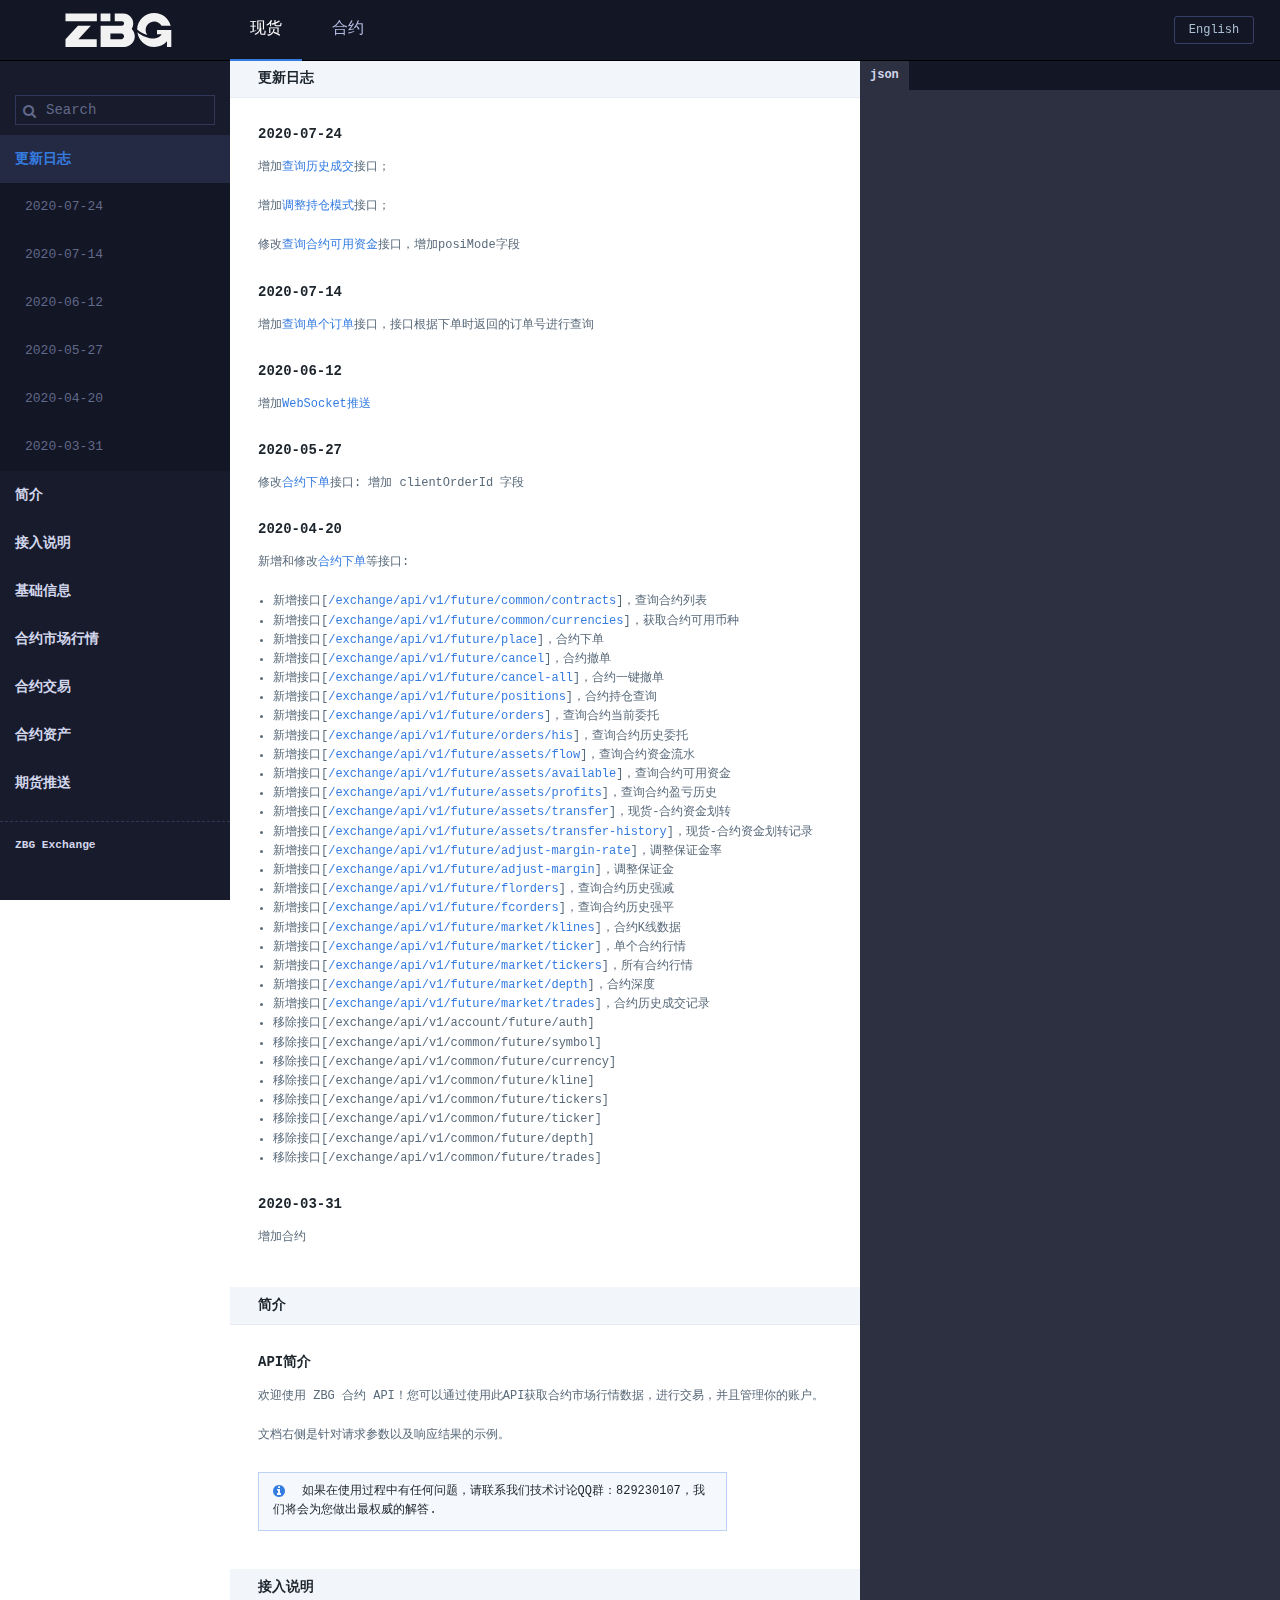
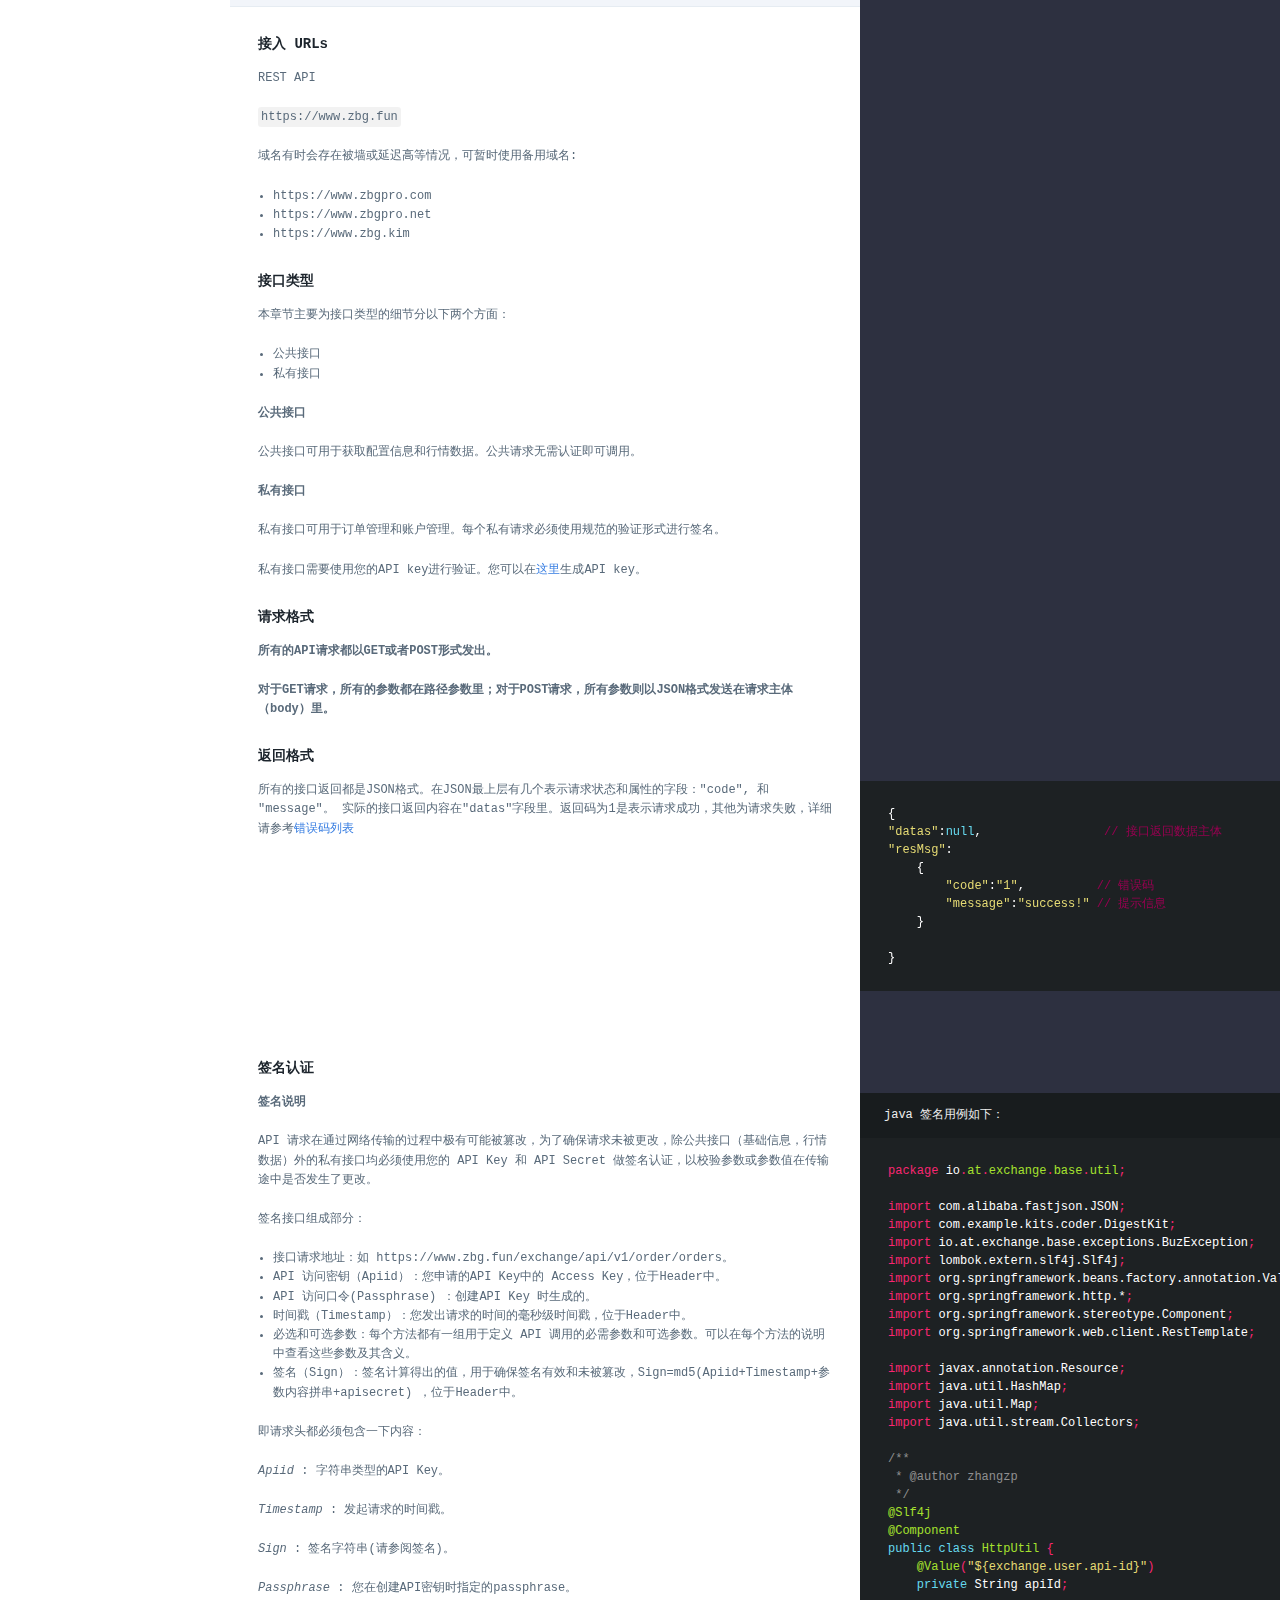
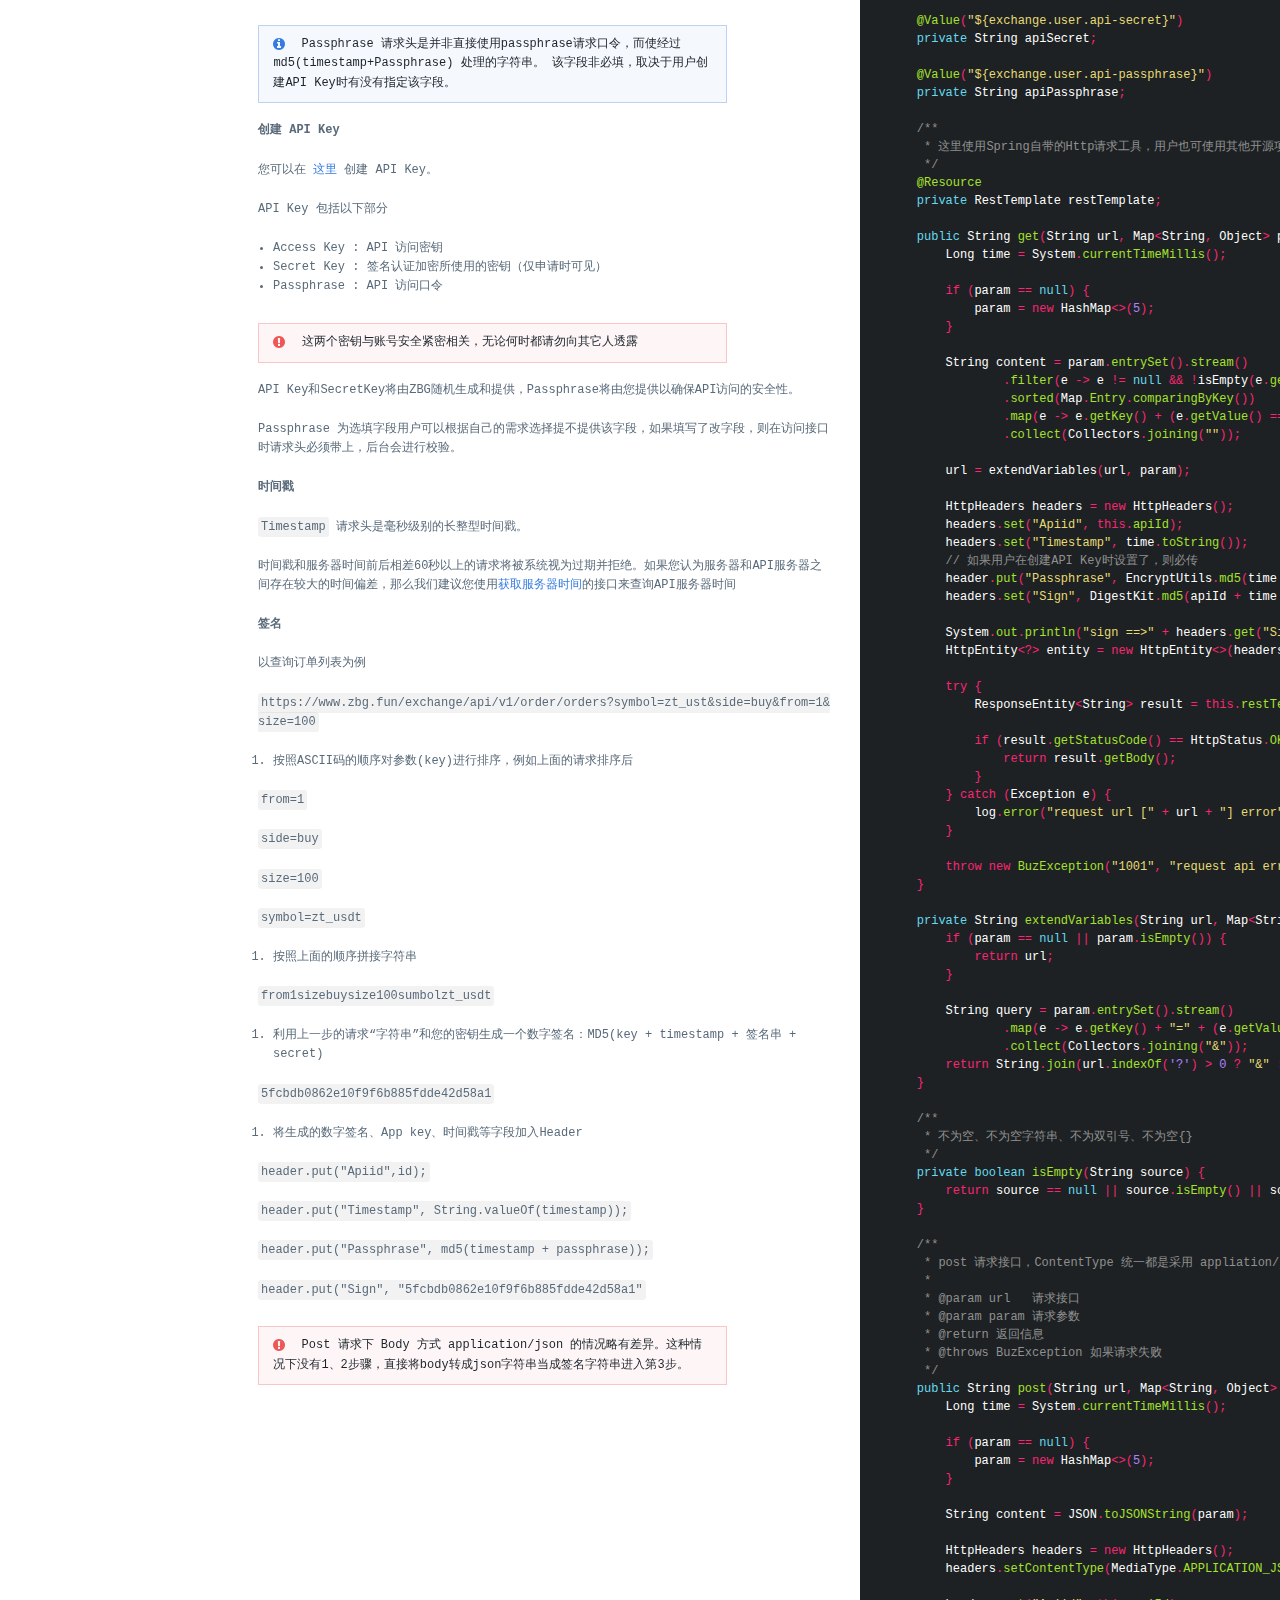
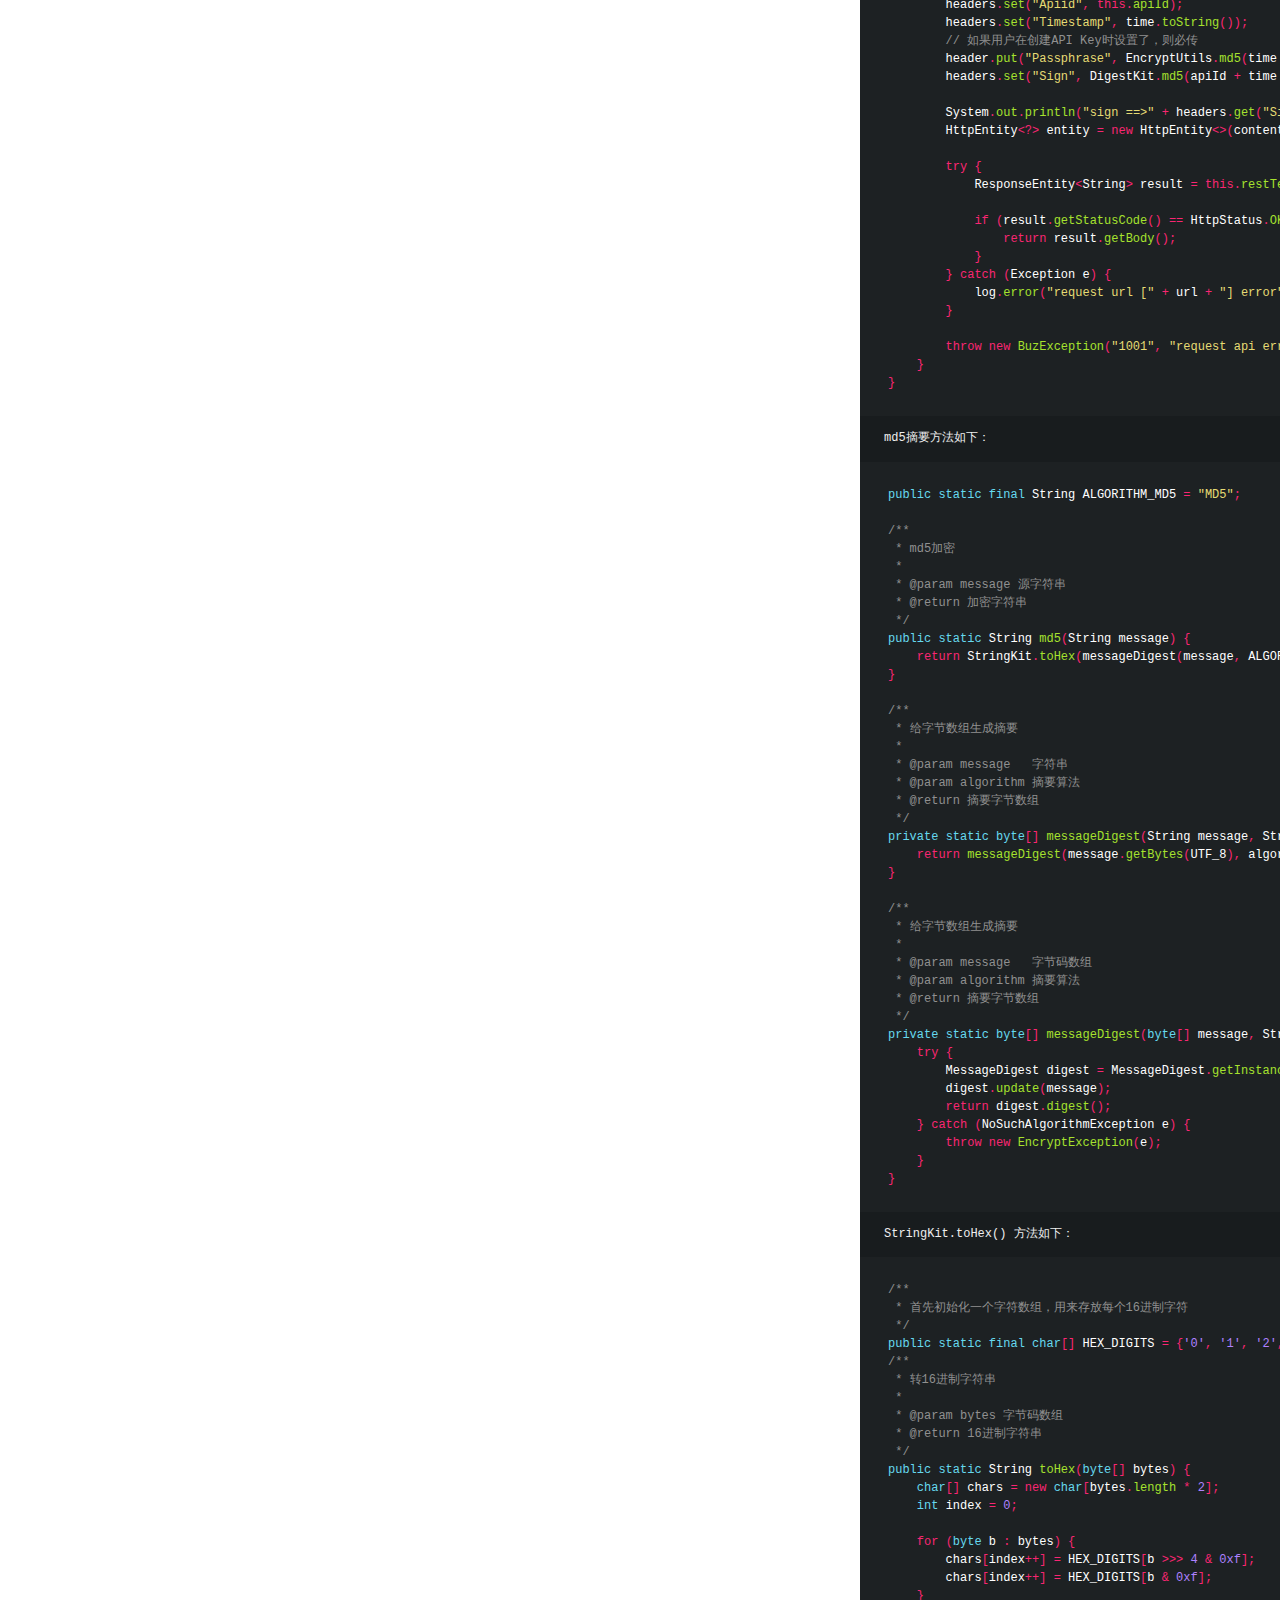
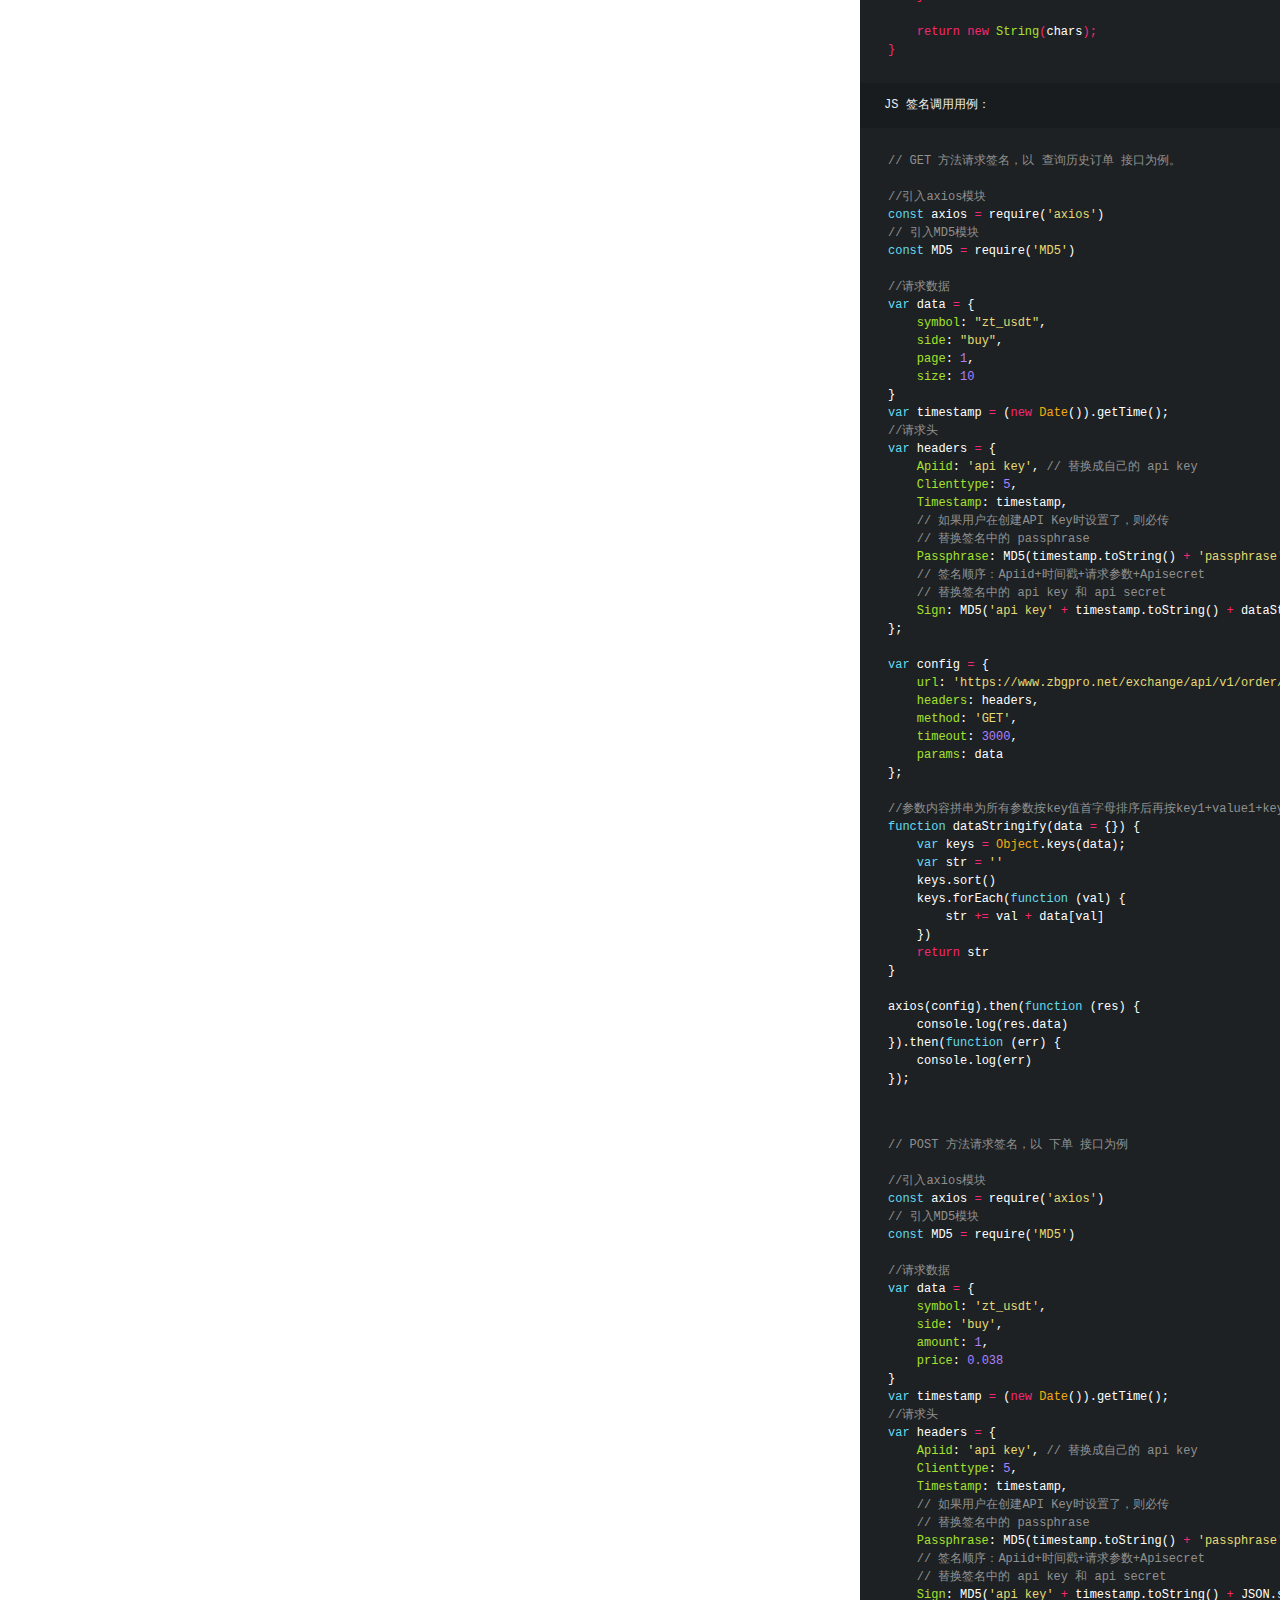
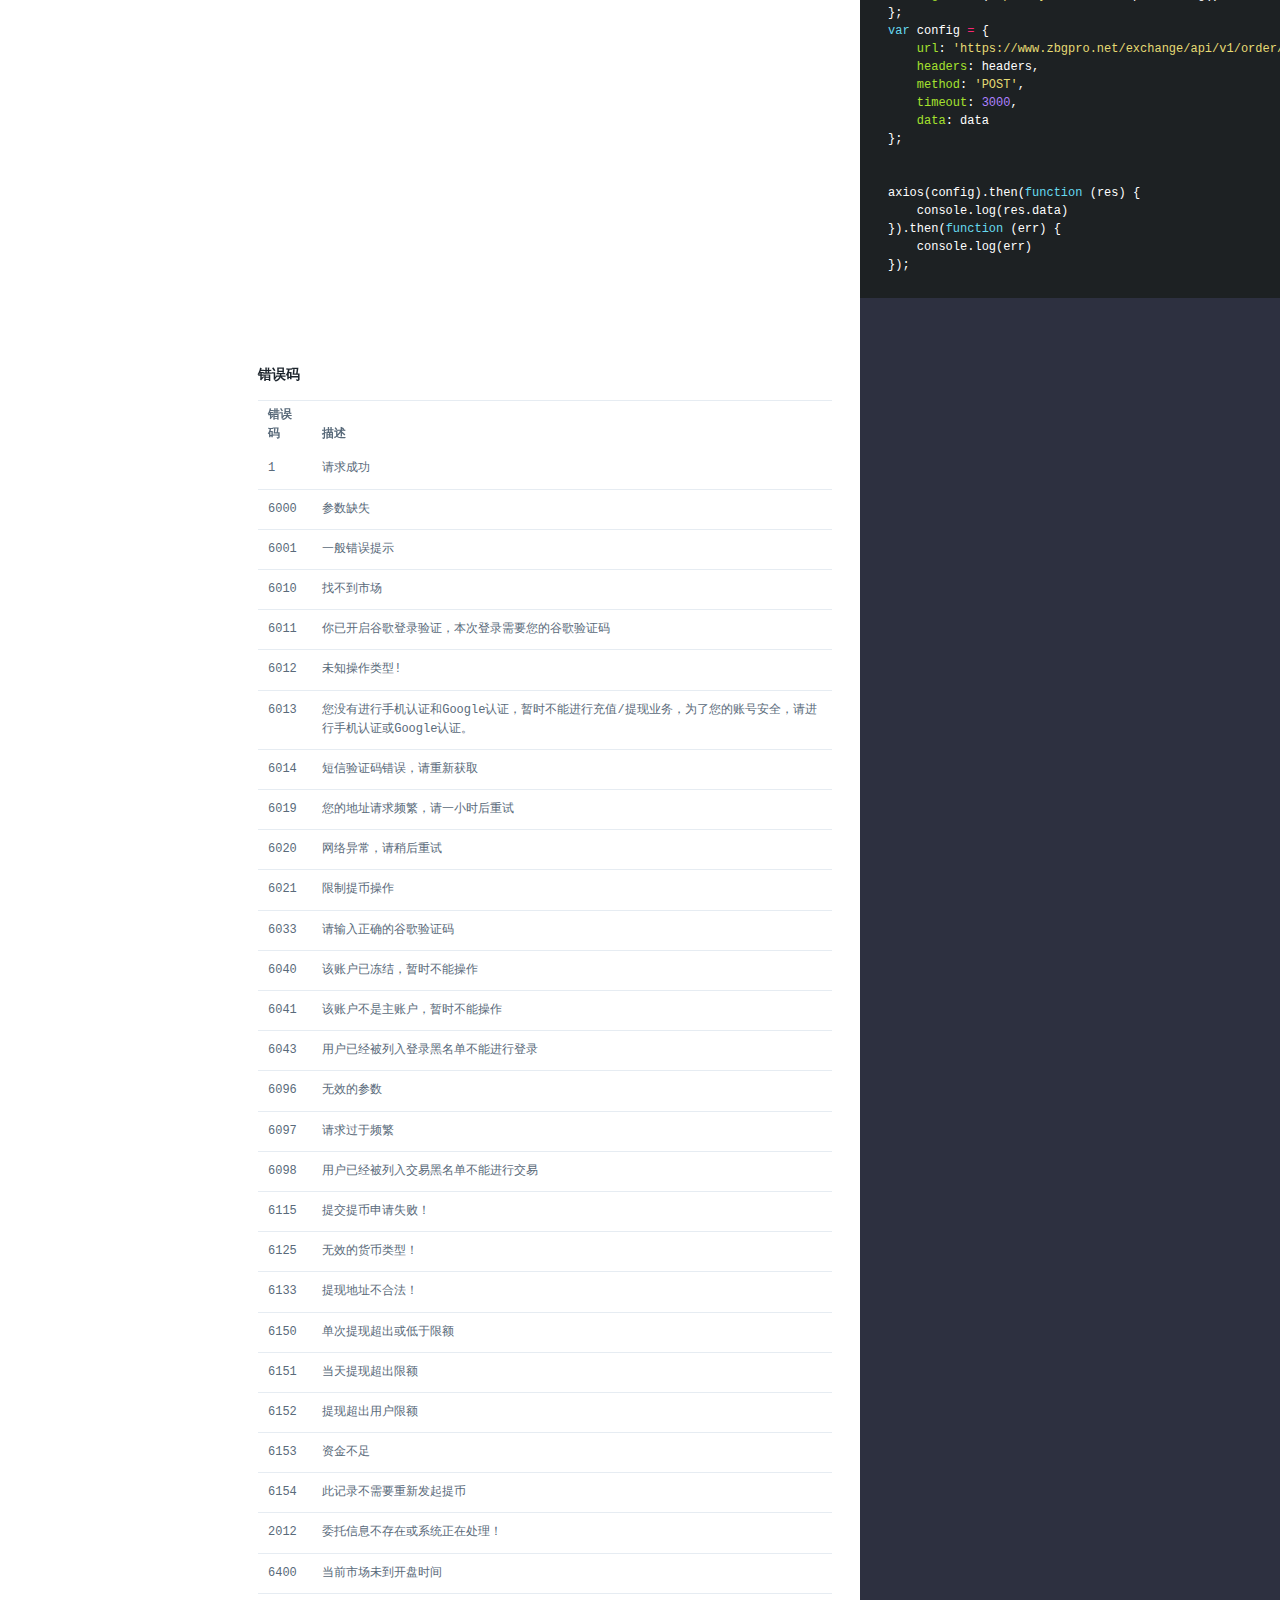
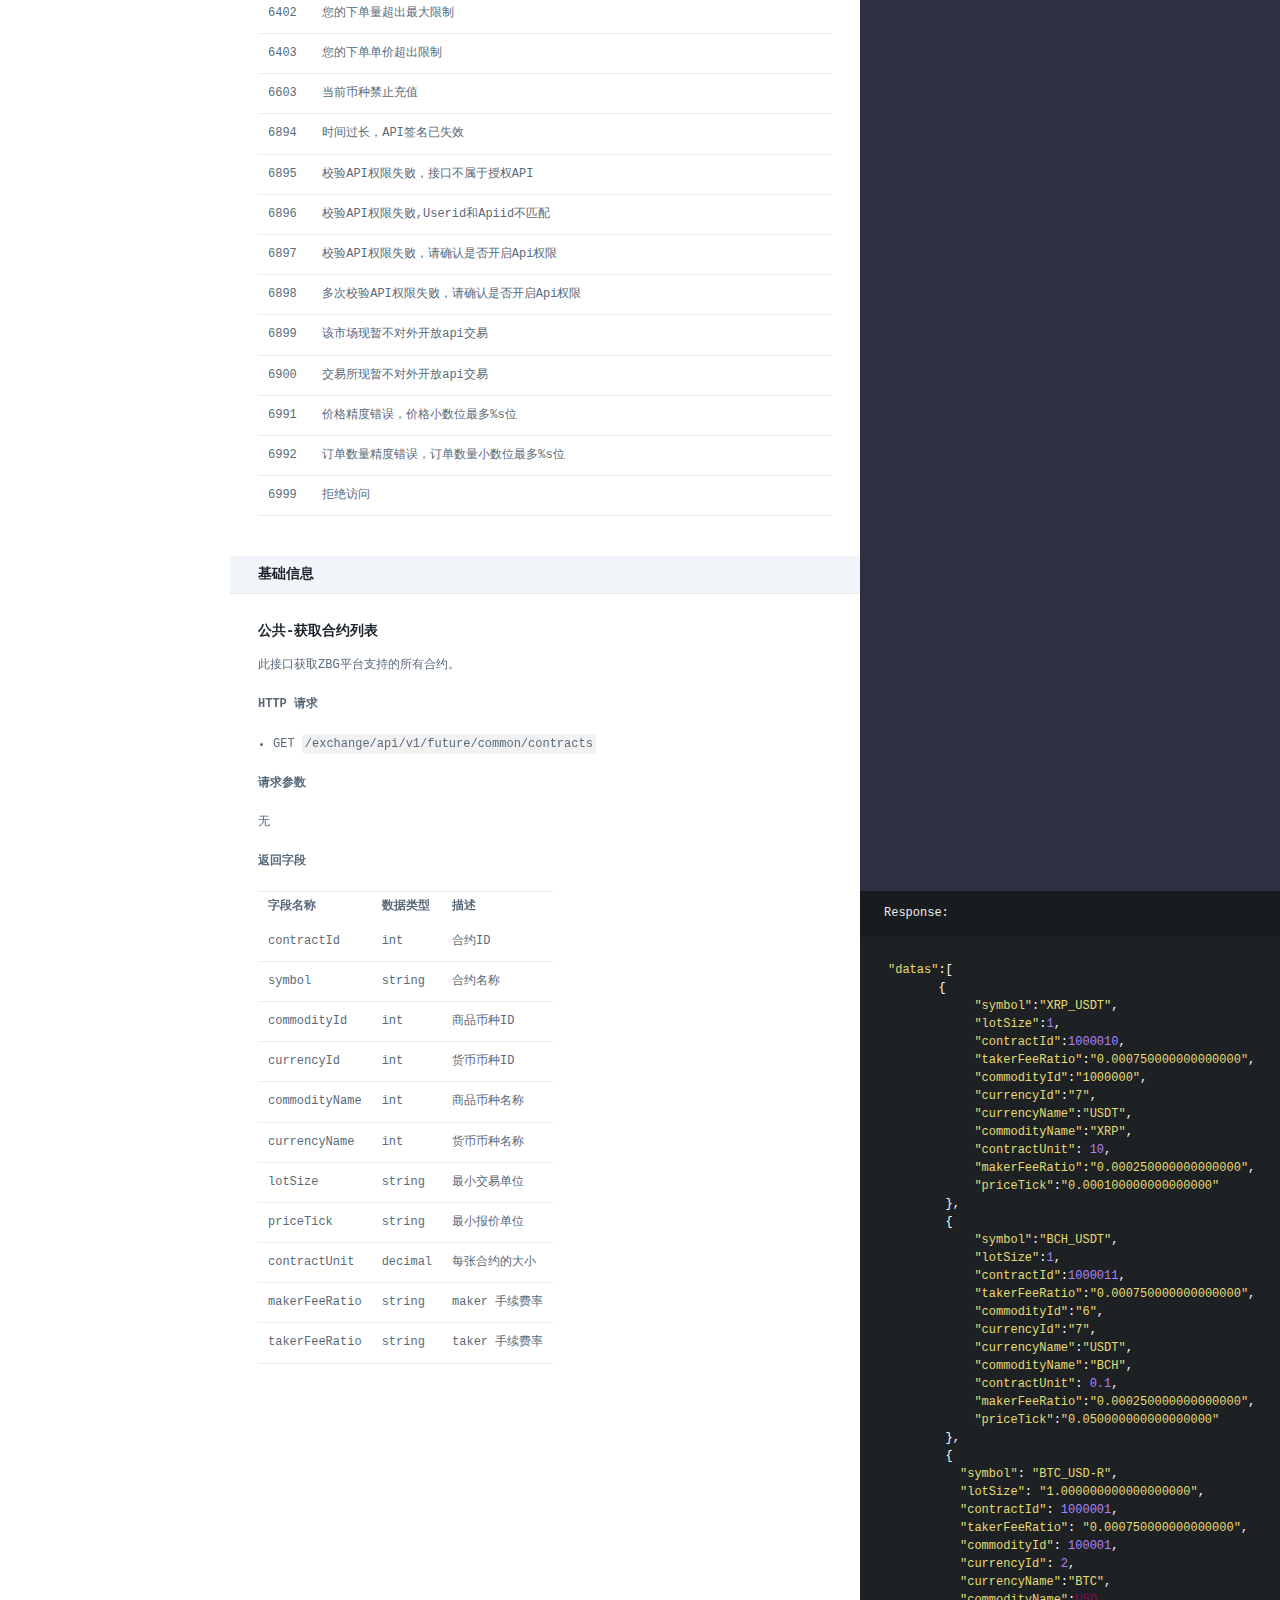
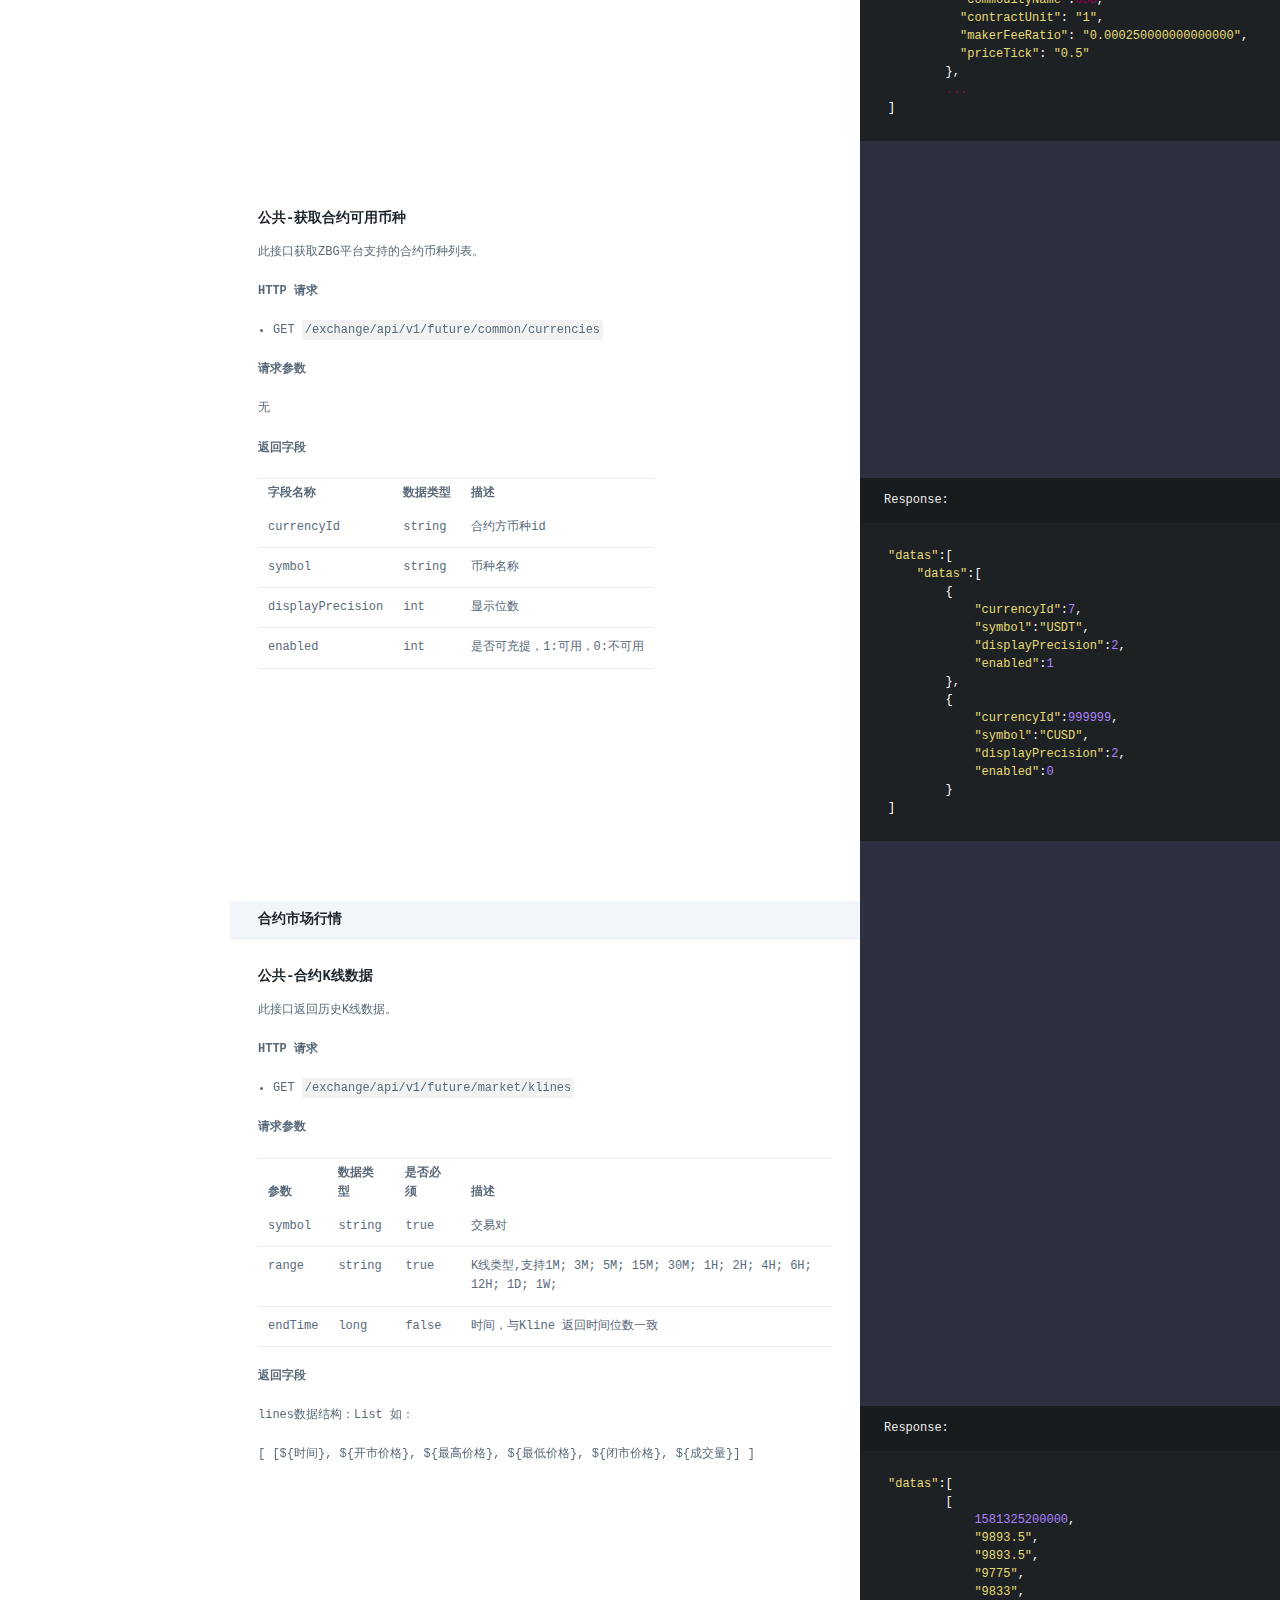
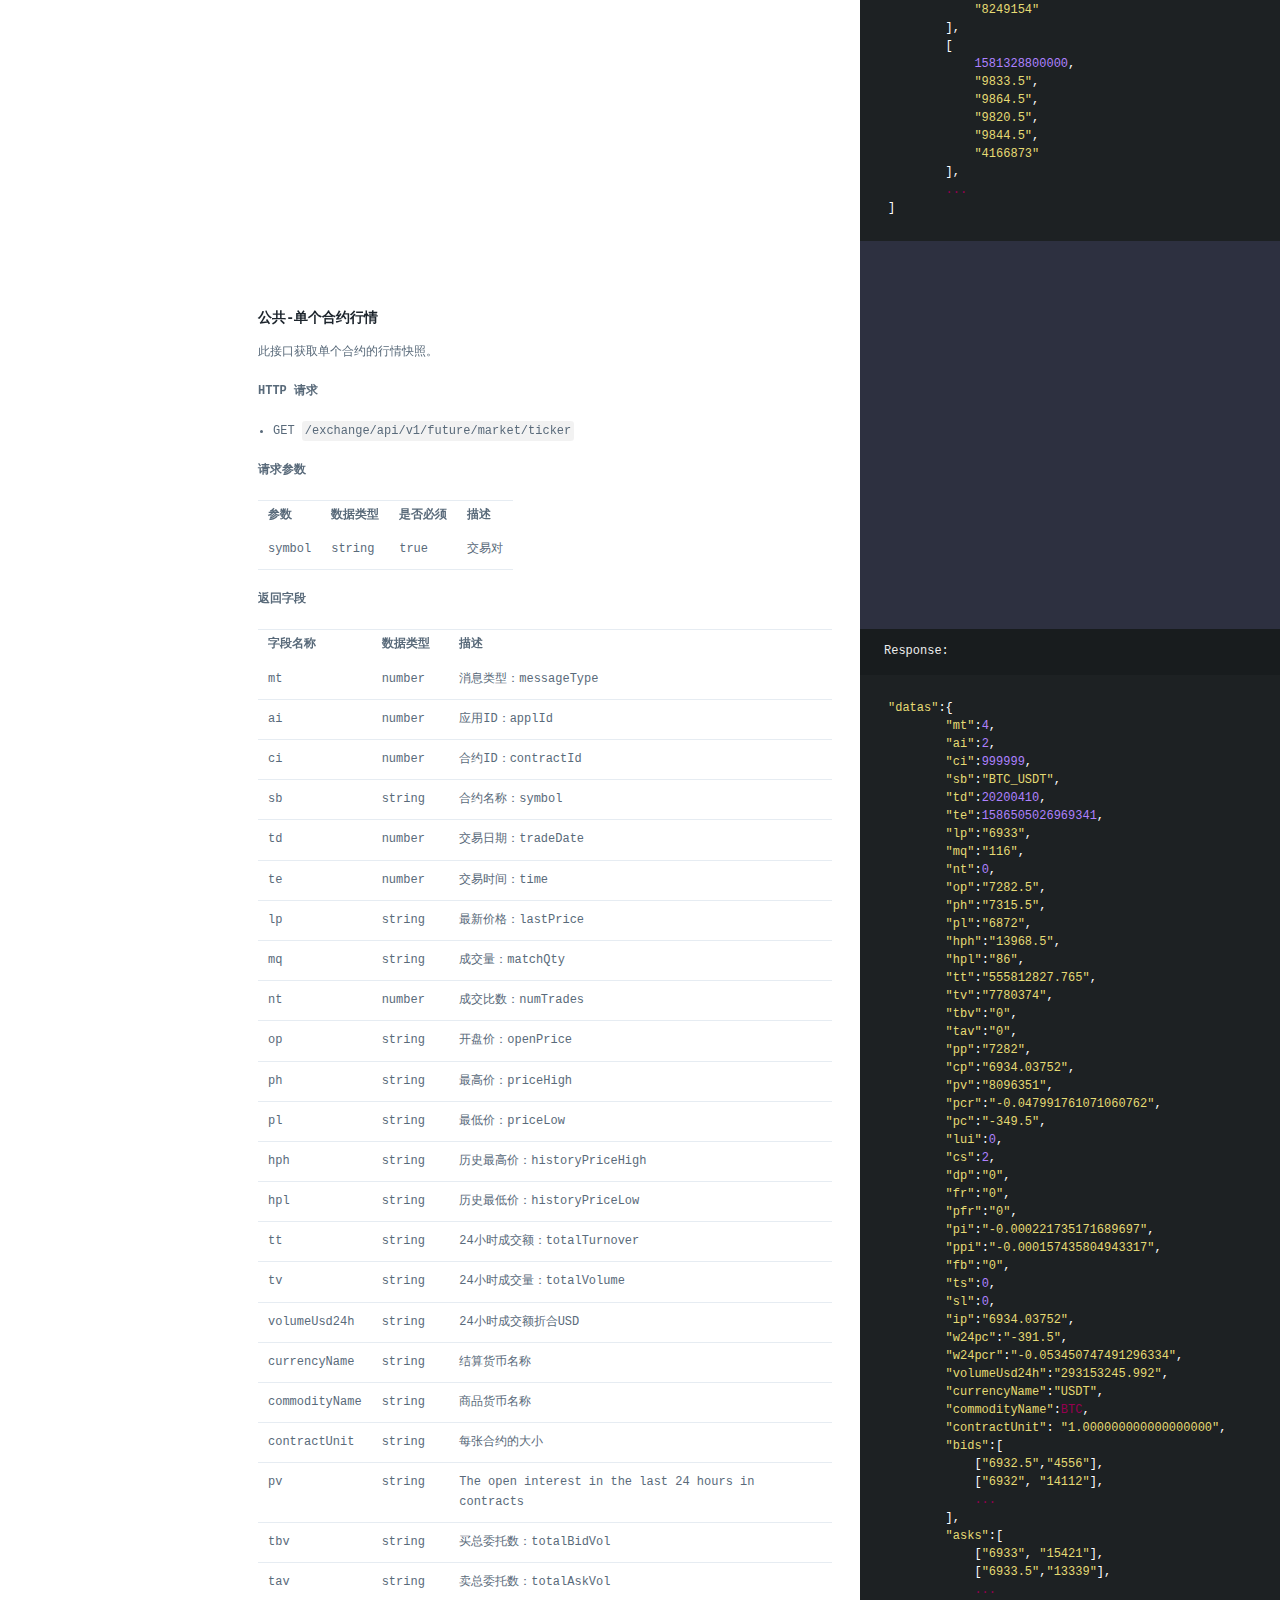
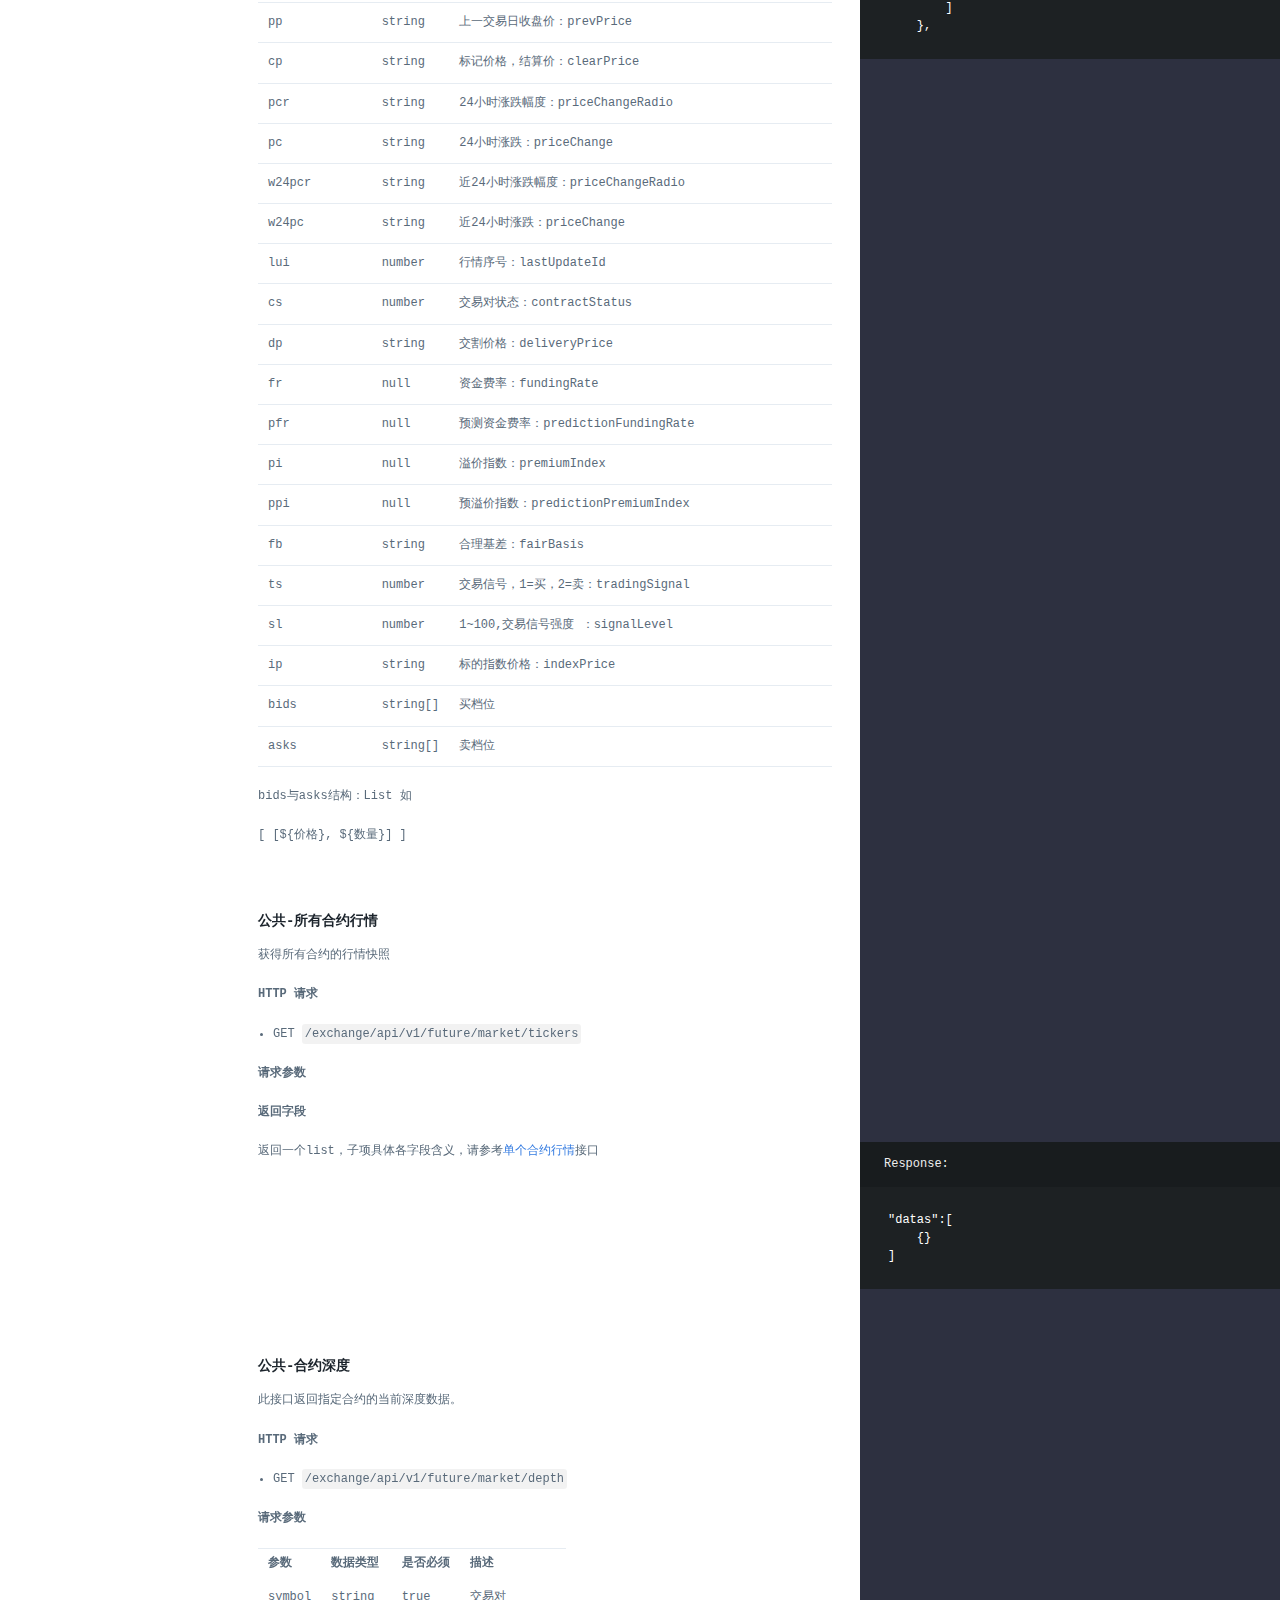
==== commit 652aea63: "publish: fix" ====
--- a/future/v1/cn/index.html
+++ b/future/v1/cn/index.html
@@ -1564,6 +1564,11 @@
 <td>每张合约的大小</td>
 </tr>
 <tr>
+<td>pv</td>
+<td>string</td>
+<td>The open interest in the last 24 hours in contracts</td>
+</tr>
+<tr>
 <td>tbv</td>
 <td>string</td>
 <td>买总委托数：totalBidVol</td>
@@ -1582,11 +1587,6 @@
 <td>cp</td>
 <td>string</td>
 <td>标记价格，结算价：clearPrice</td>
-</tr>
-<tr>
-<td>pv</td>
-<td>string</td>
-<td>总持仓量：posiVol</td>
 </tr>
 <tr>
 <td>pcr</td>
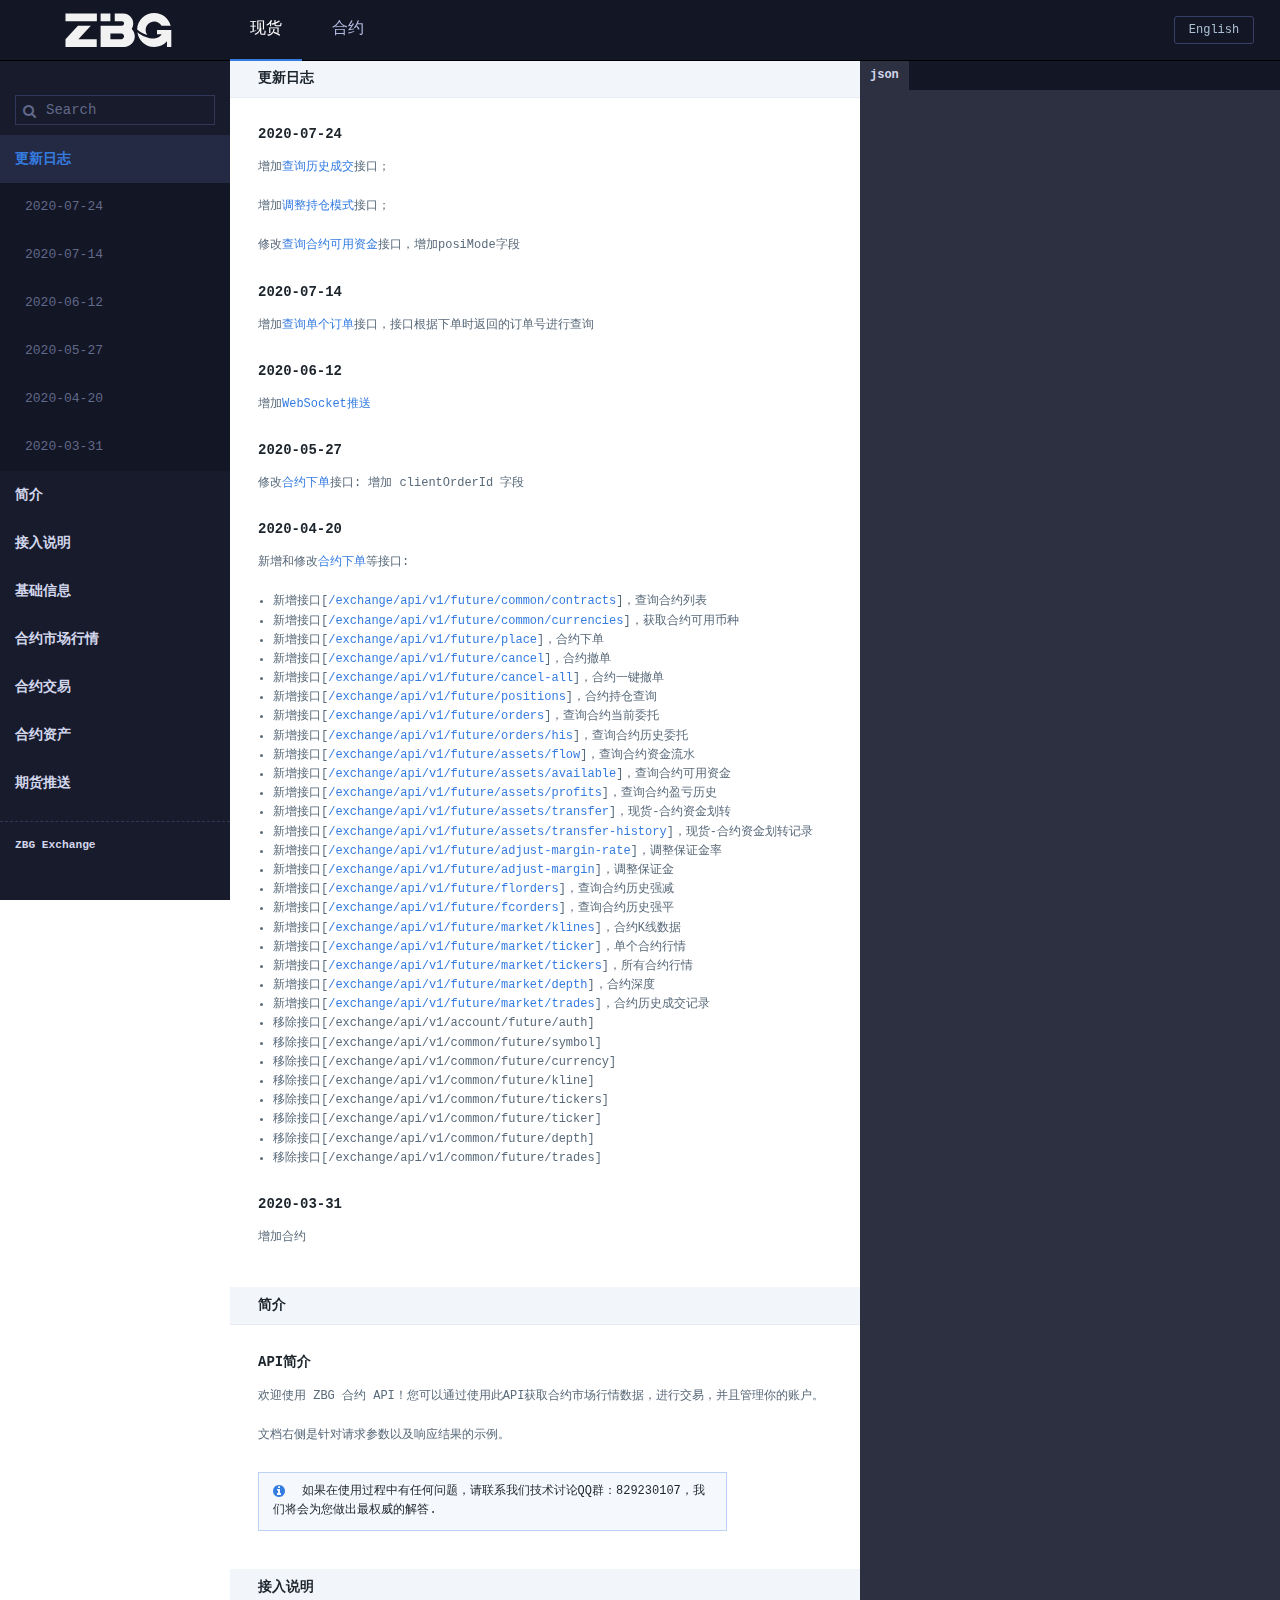
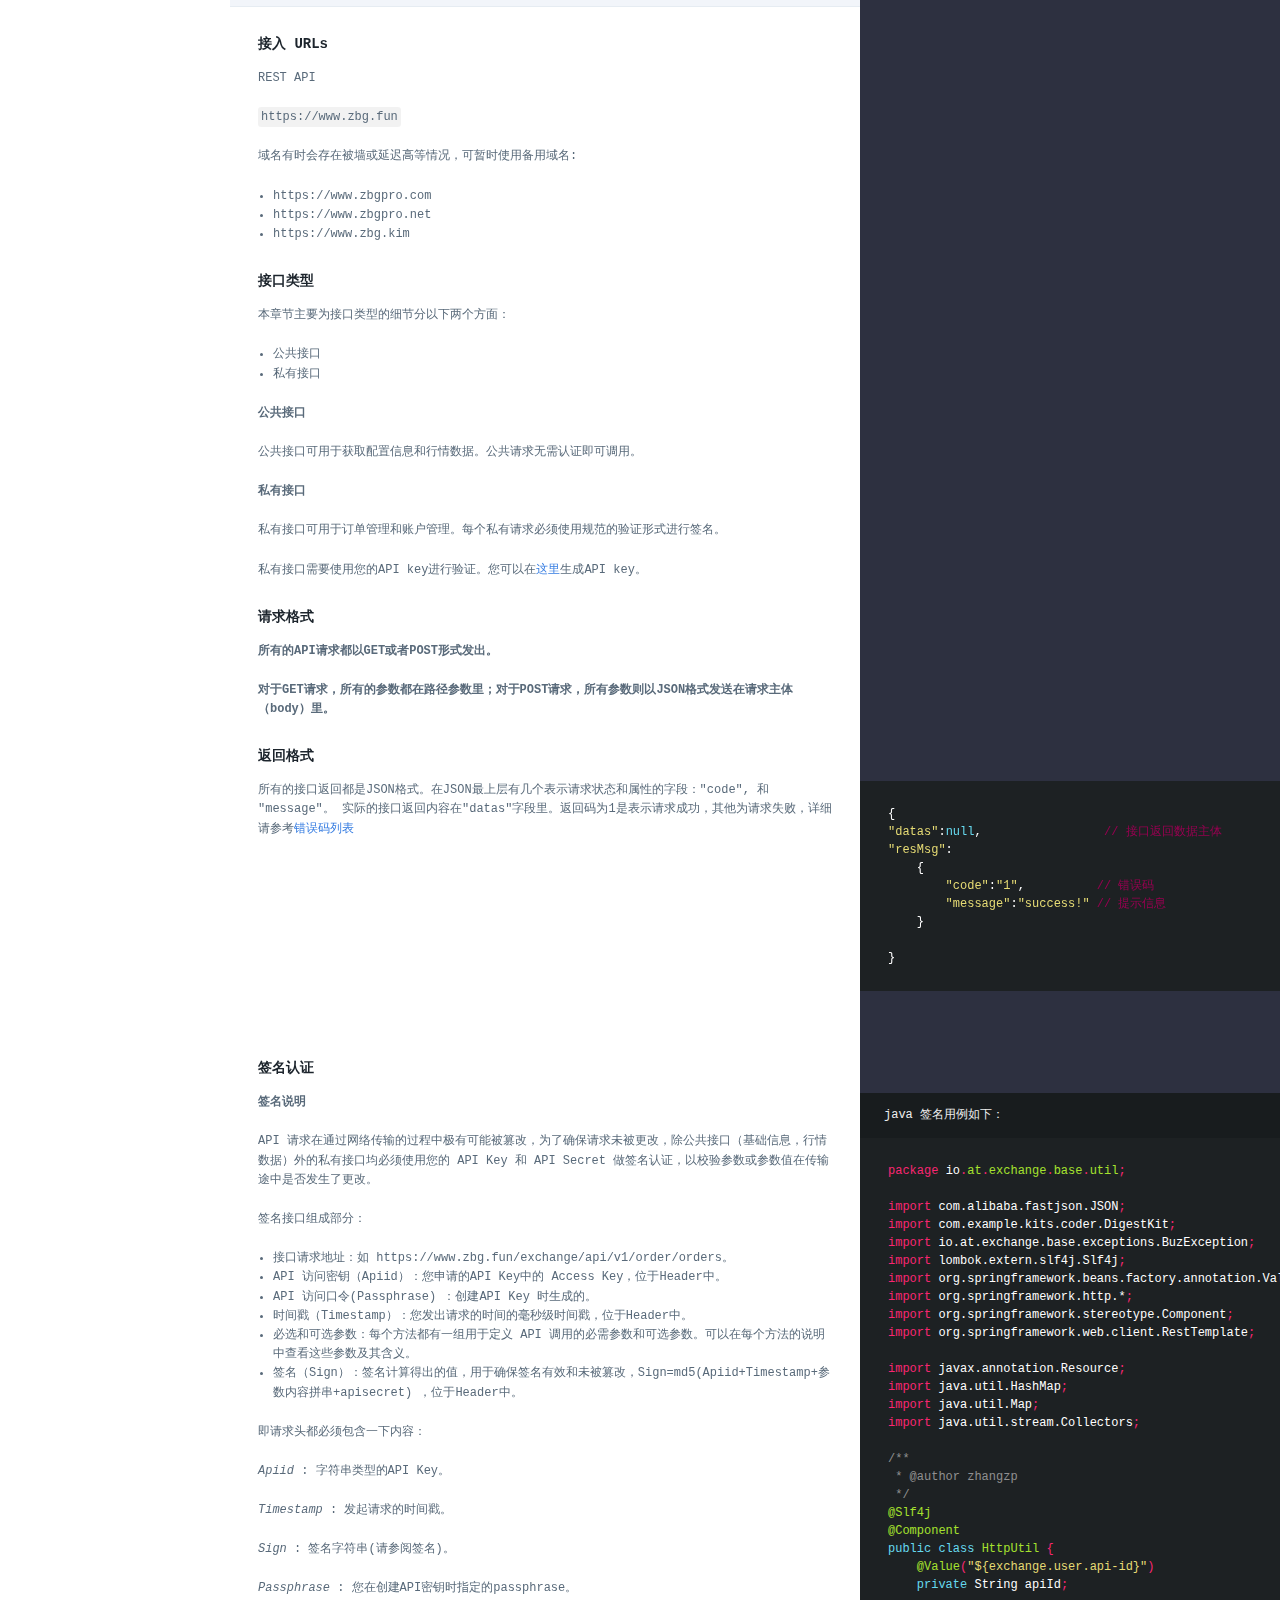
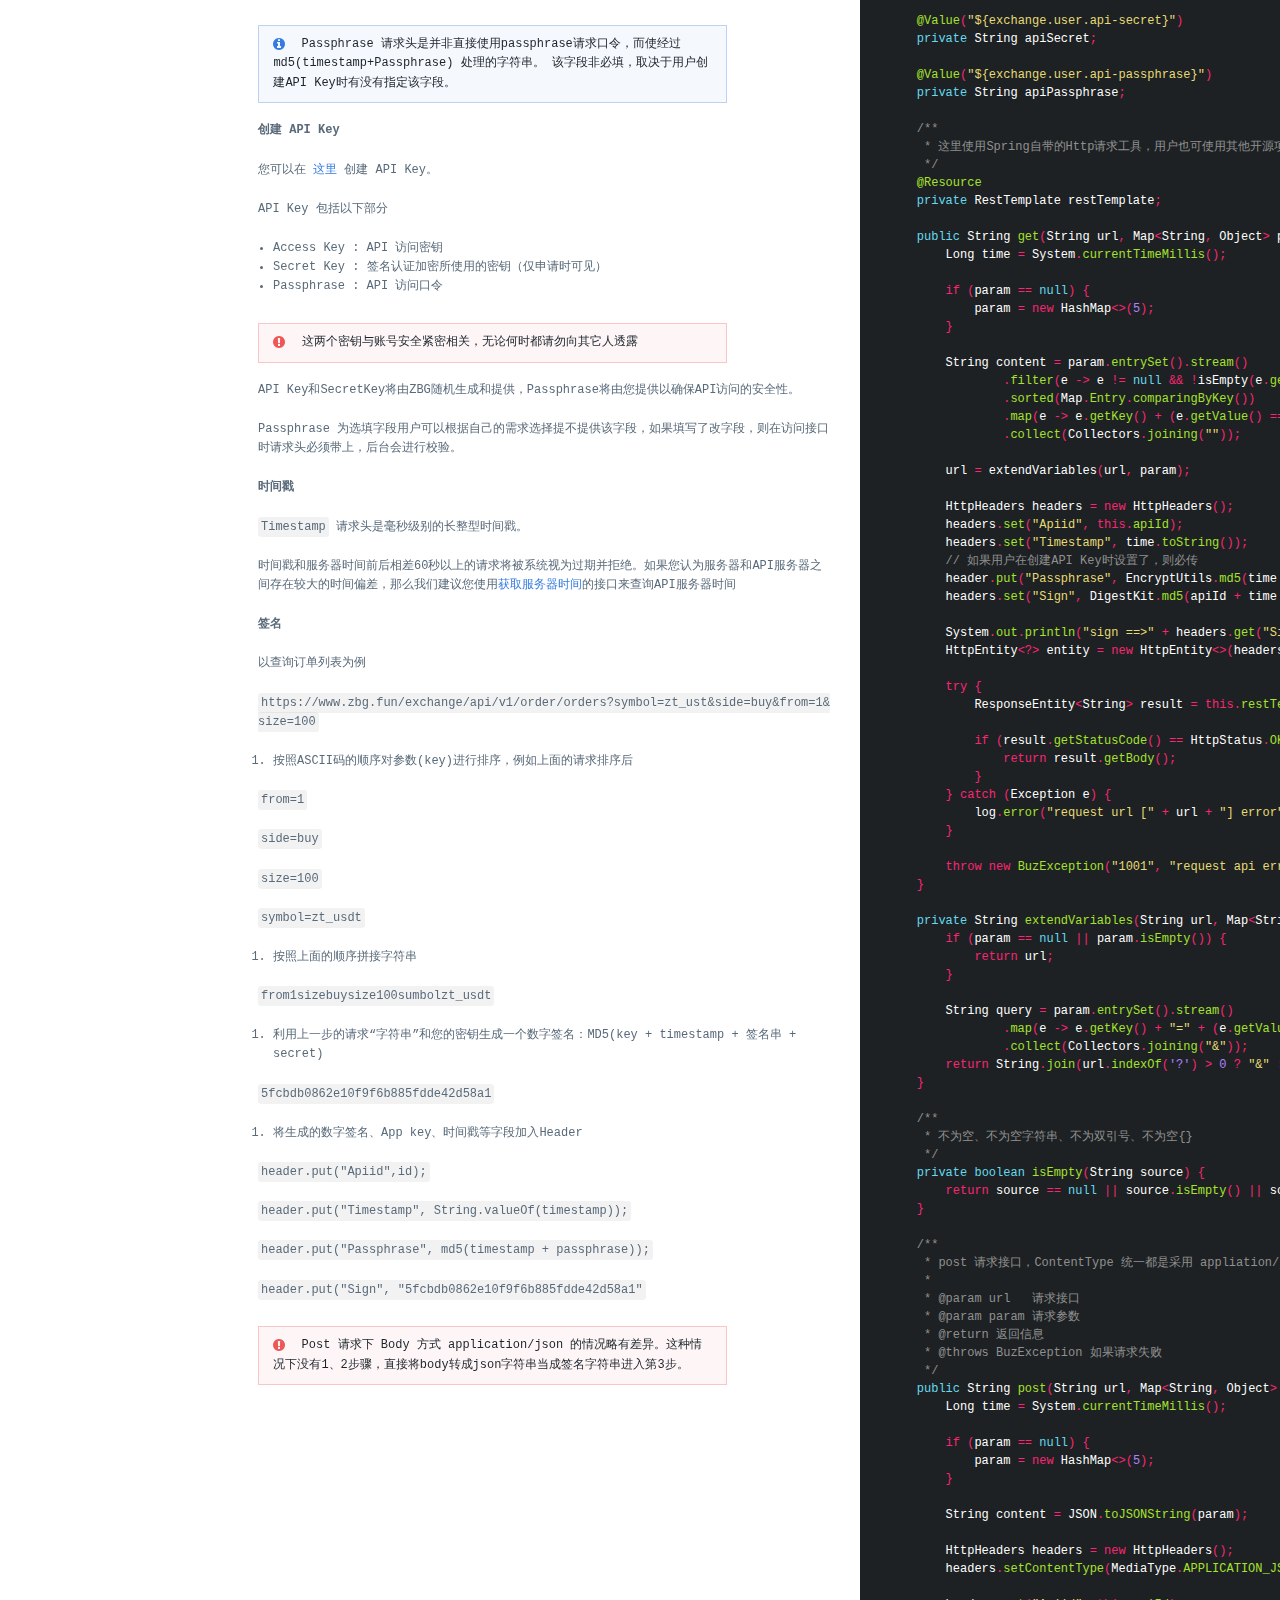
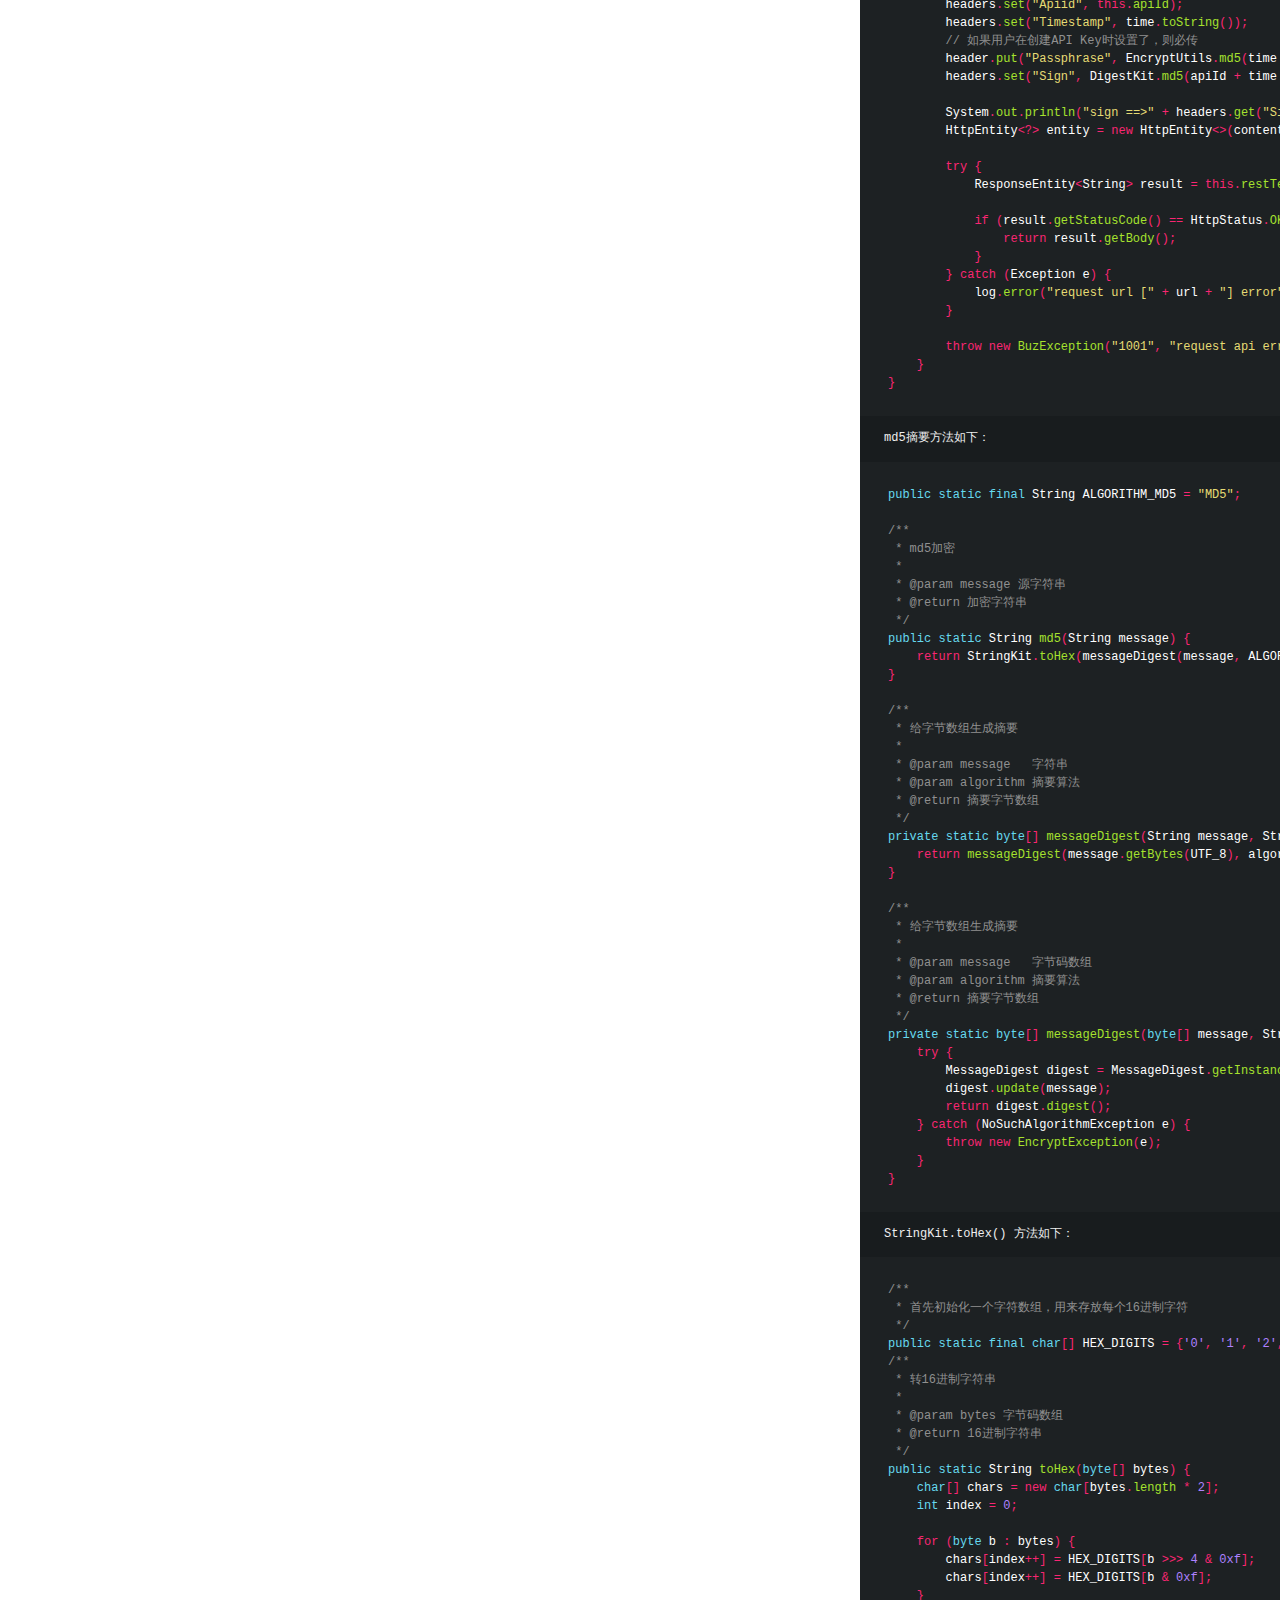
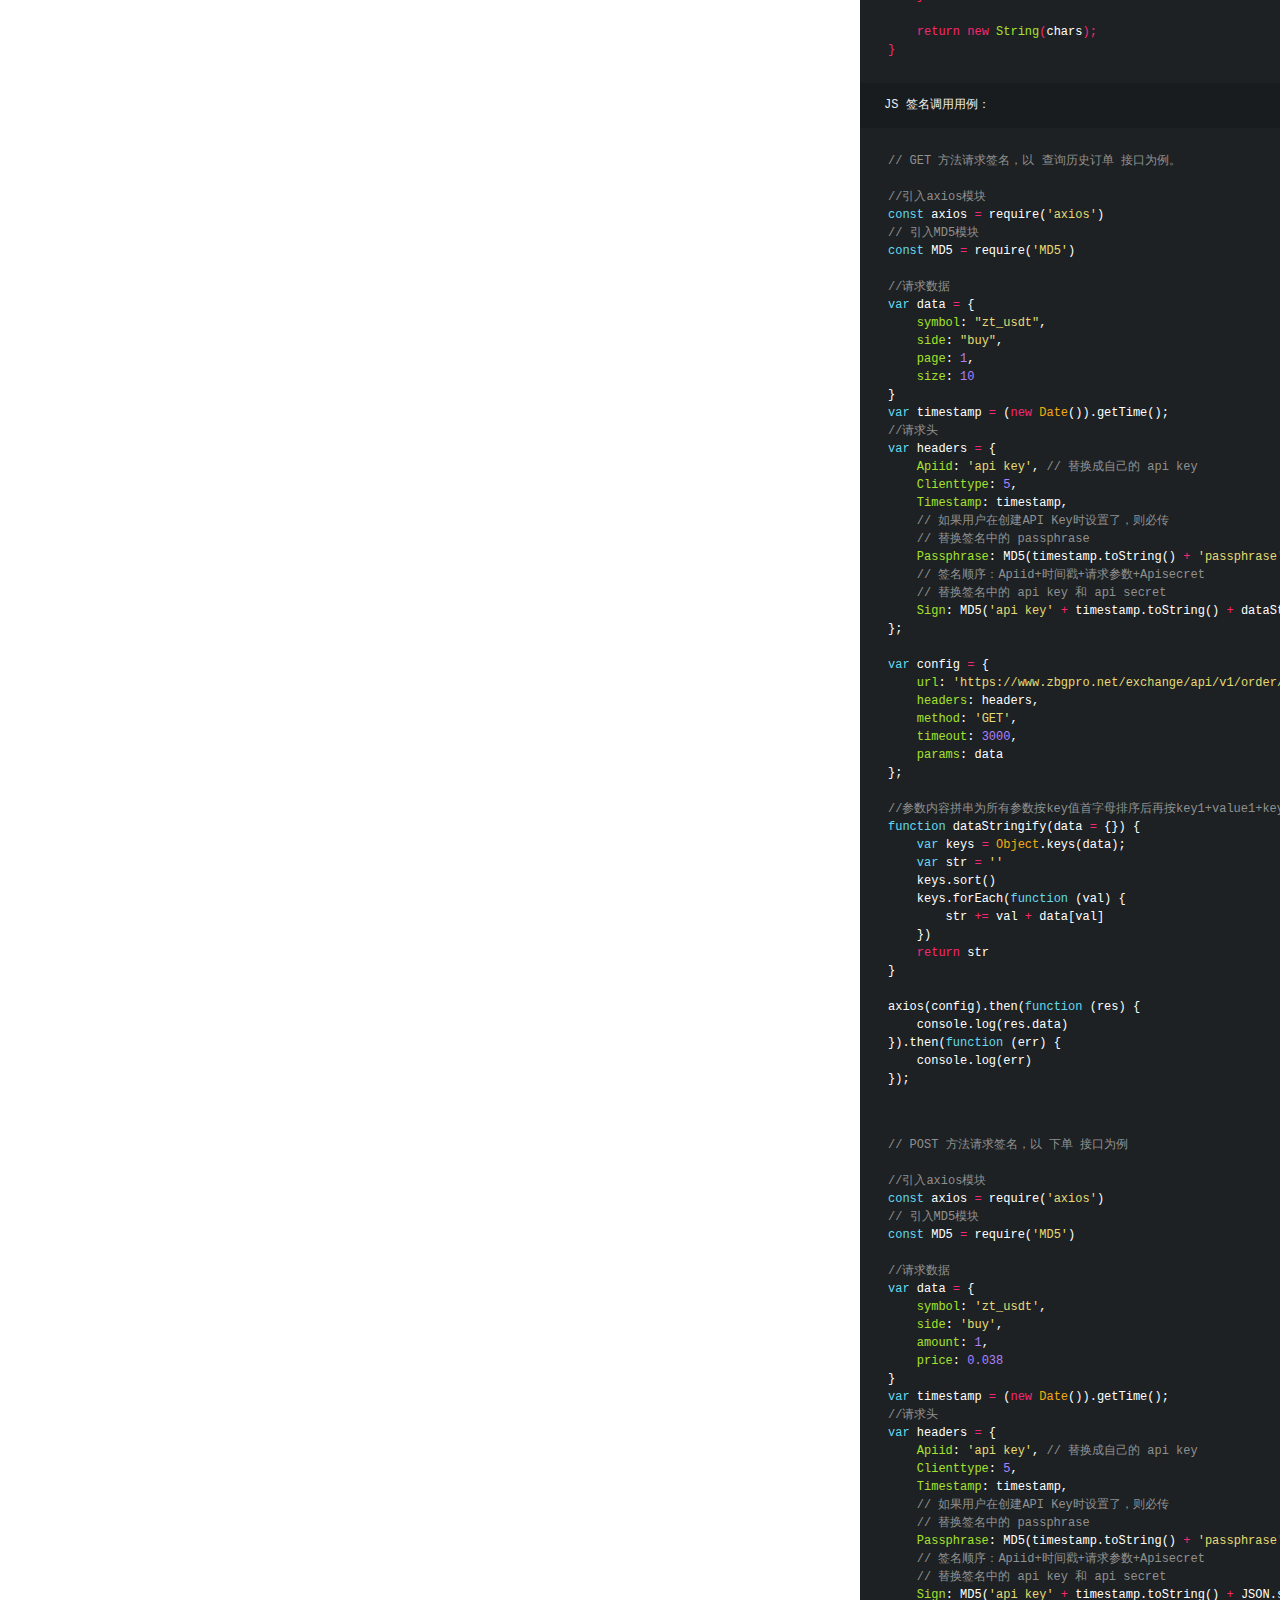
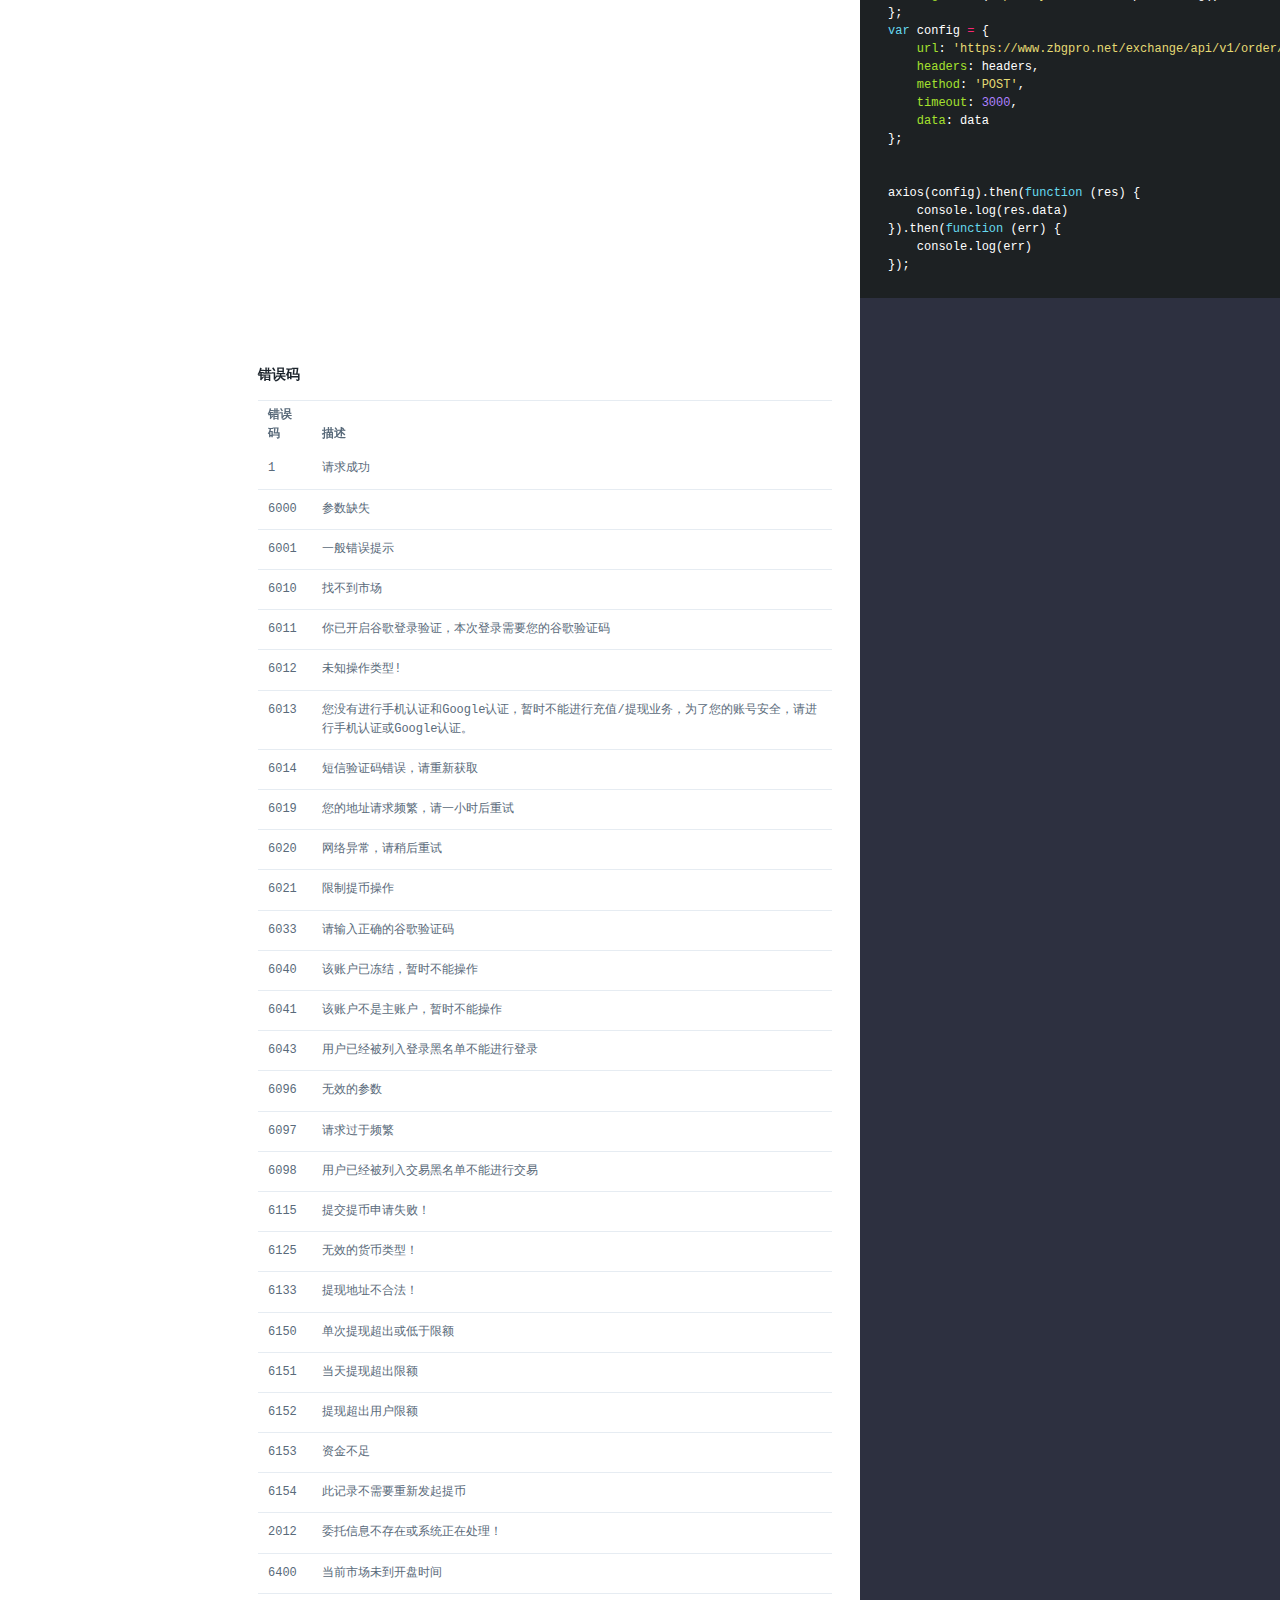
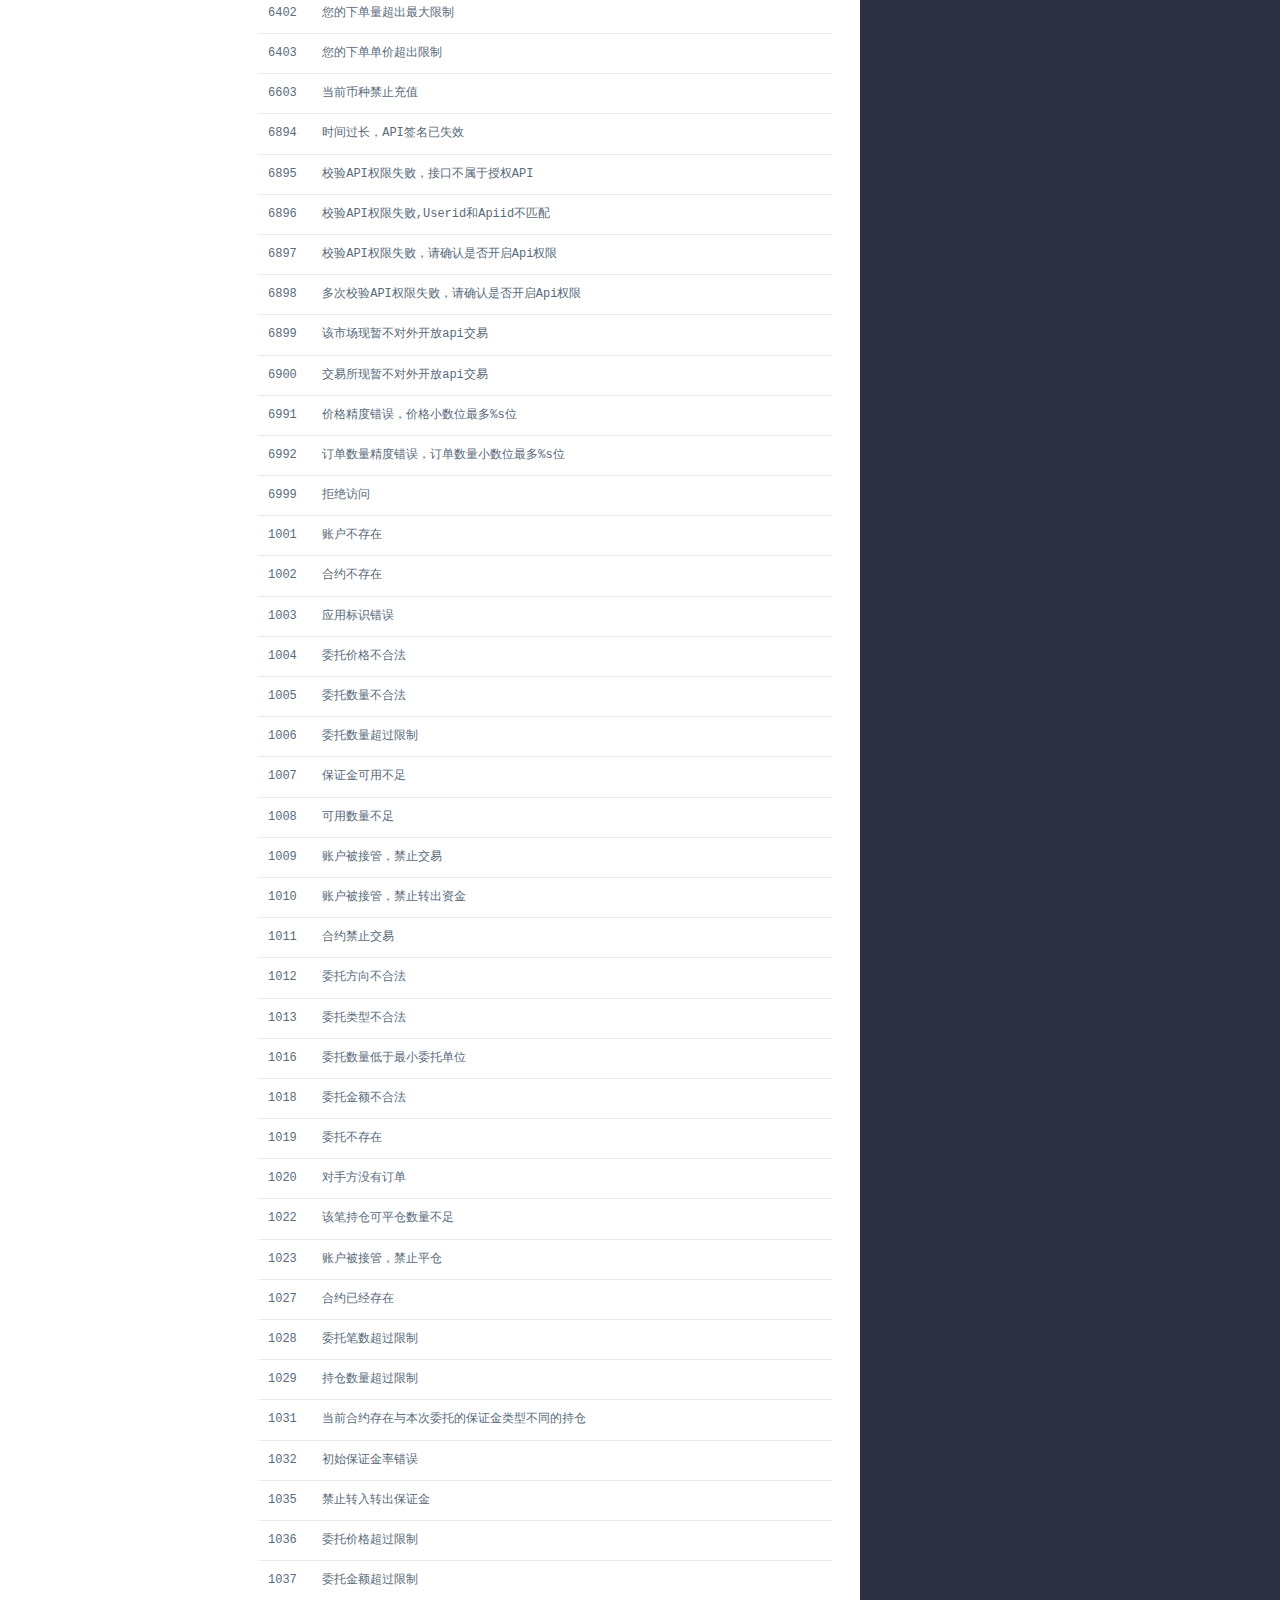
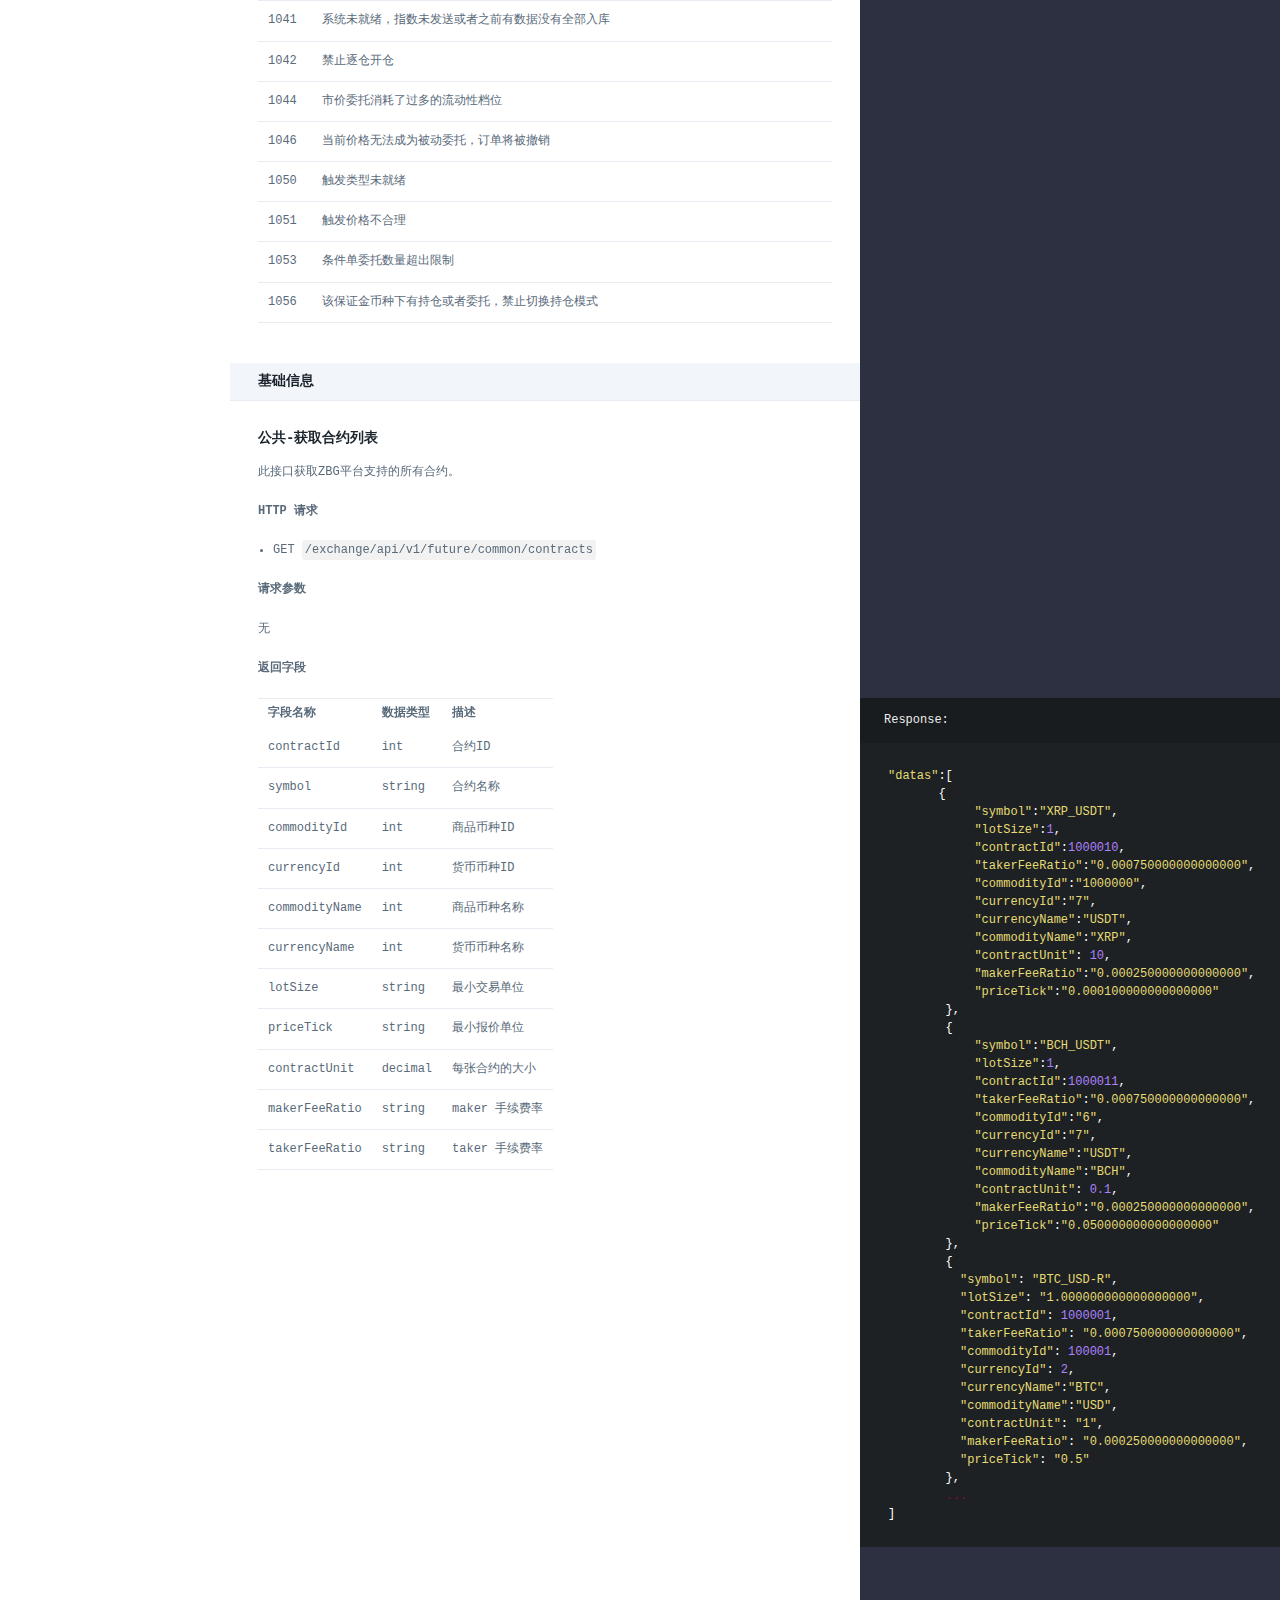
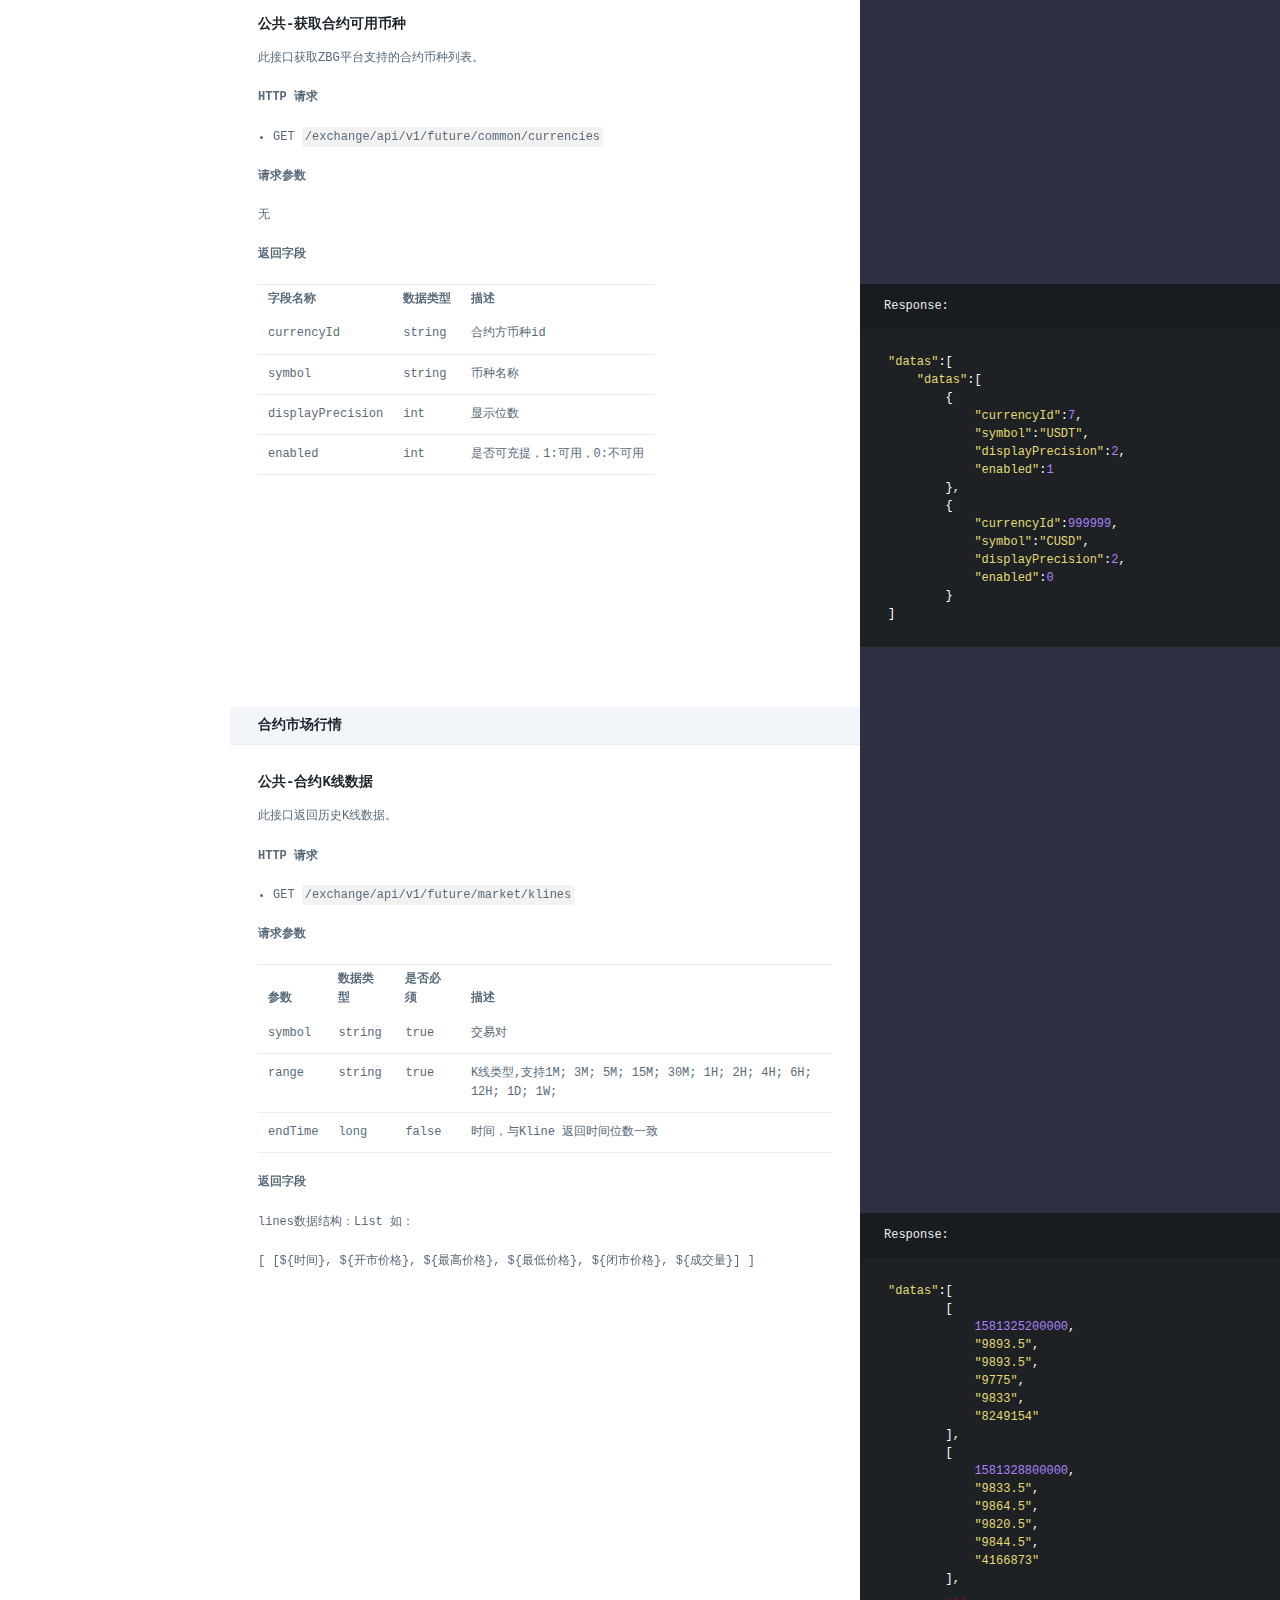
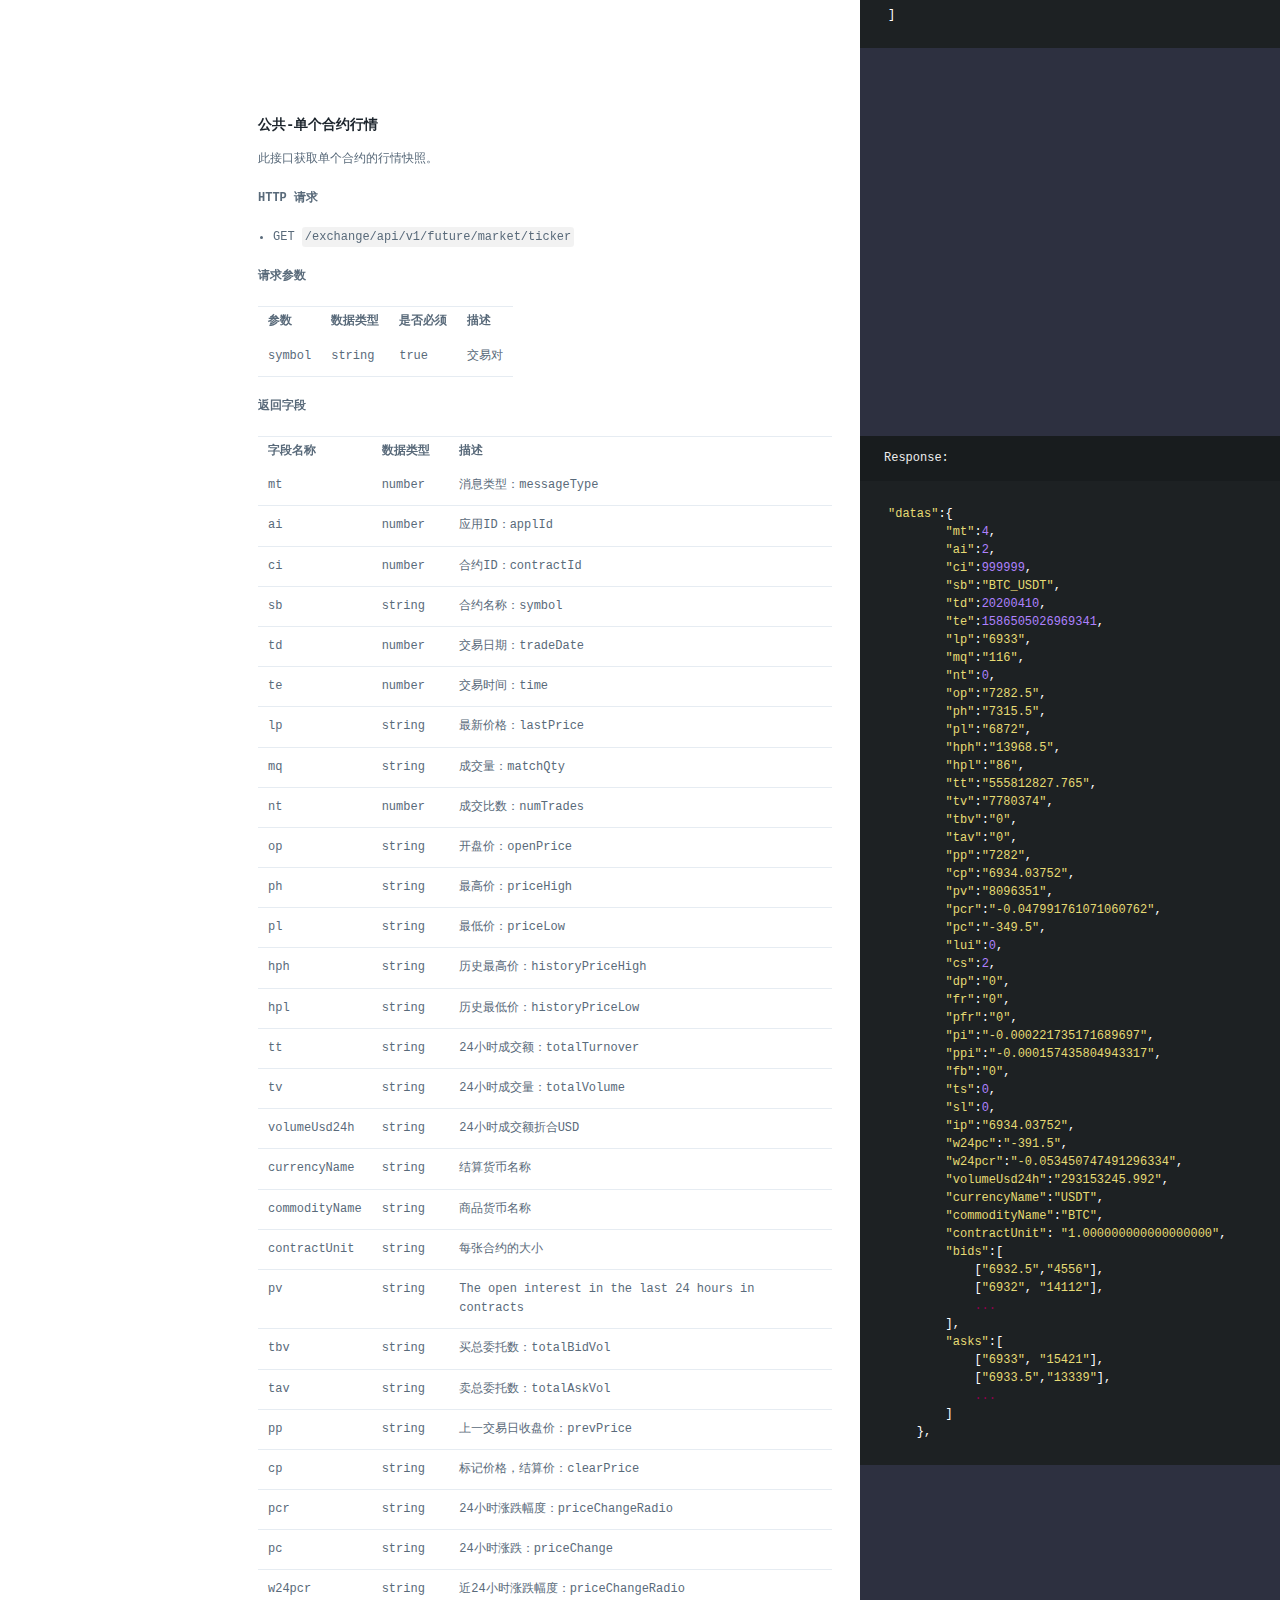
==== commit a8e37134: "publish: fix" ====
--- a/future/v1/cn/index.html
+++ b/future/v1/cn/index.html
@@ -1114,6 +1114,146 @@
 <td>6999</td>
 <td>拒绝访问</td>
 </tr>
+<tr>
+<td>1001</td>
+<td>账户不存在</td>
+</tr>
+<tr>
+<td>1002</td>
+<td>合约不存在</td>
+</tr>
+<tr>
+<td>1003</td>
+<td>应用标识错误</td>
+</tr>
+<tr>
+<td>1004</td>
+<td>委托价格不合法</td>
+</tr>
+<tr>
+<td>1005</td>
+<td>委托数量不合法</td>
+</tr>
+<tr>
+<td>1006</td>
+<td>委托数量超过限制</td>
+</tr>
+<tr>
+<td>1007</td>
+<td>保证金可用不足</td>
+</tr>
+<tr>
+<td>1008</td>
+<td>可用数量不足</td>
+</tr>
+<tr>
+<td>1009</td>
+<td>账户被接管，禁止交易</td>
+</tr>
+<tr>
+<td>1010</td>
+<td>账户被接管，禁止转出资金</td>
+</tr>
+<tr>
+<td>1011</td>
+<td>合约禁止交易</td>
+</tr>
+<tr>
+<td>1012</td>
+<td>委托方向不合法</td>
+</tr>
+<tr>
+<td>1013</td>
+<td>委托类型不合法</td>
+</tr>
+<tr>
+<td>1016</td>
+<td>委托数量低于最小委托单位</td>
+</tr>
+<tr>
+<td>1018</td>
+<td>委托金额不合法</td>
+</tr>
+<tr>
+<td>1019</td>
+<td>委托不存在</td>
+</tr>
+<tr>
+<td>1020</td>
+<td>对手方没有订单</td>
+</tr>
+<tr>
+<td>1022</td>
+<td>该笔持仓可平仓数量不足</td>
+</tr>
+<tr>
+<td>1023</td>
+<td>账户被接管，禁止平仓</td>
+</tr>
+<tr>
+<td>1027</td>
+<td>合约已经存在</td>
+</tr>
+<tr>
+<td>1028</td>
+<td>委托笔数超过限制</td>
+</tr>
+<tr>
+<td>1029</td>
+<td>持仓数量超过限制</td>
+</tr>
+<tr>
+<td>1031</td>
+<td>当前合约存在与本次委托的保证金类型不同的持仓</td>
+</tr>
+<tr>
+<td>1032</td>
+<td>初始保证金率错误</td>
+</tr>
+<tr>
+<td>1035</td>
+<td>禁止转入转出保证金</td>
+</tr>
+<tr>
+<td>1036</td>
+<td>委托价格超过限制</td>
+</tr>
+<tr>
+<td>1037</td>
+<td>委托金额超过限制</td>
+</tr>
+<tr>
+<td>1041</td>
+<td>系统未就绪，指数未发送或者之前有数据没有全部入库</td>
+</tr>
+<tr>
+<td>1042</td>
+<td>禁止逐仓开仓</td>
+</tr>
+<tr>
+<td>1044</td>
+<td>市价委托消耗了过多的流动性档位</td>
+</tr>
+<tr>
+<td>1046</td>
+<td>当前价格无法成为被动委托，订单将被撤销</td>
+</tr>
+<tr>
+<td>1050</td>
+<td>触发类型未就绪</td>
+</tr>
+<tr>
+<td>1051</td>
+<td>触发价格不合理</td>
+</tr>
+<tr>
+<td>1053</td>
+<td>条件单委托数量超出限制</td>
+</tr>
+<tr>
+<td>1056</td>
+<td>该保证金币种下有持仓或者委托，禁止切换持仓模式</td>
+</tr>
 </tbody></table>
 <h1 id='41654e0268'>基础信息</h1><h2 id='daedf585f3'>公共-获取合约列表</h2>
 <p>此接口获取ZBG平台支持的所有合约。</p>
@@ -1168,7 +1308,7 @@
           </span><span class="s2">"commodityId"</span><span class="p">:</span><span class="w"> </span><span class="mi">100001</span><span class="p">,</span><span class="w">
           </span><span class="s2">"currencyId"</span><span class="p">:</span><span class="w"> </span><span class="mi">2</span><span class="p">,</span><span class="w">
           </span><span class="s2">"currencyName"</span><span class="p">:</span><span class="s2">"BTC"</span><span class="p">,</span><span class="w">
-          </span><span class="s2">"commodityName"</span><span class="p">:</span><span class="err">USD</span><span class="p">,</span><span class="w">
+          </span><span class="s2">"commodityName"</span><span class="p">:</span><span class="s2">"USD"</span><span class="p">,</span><span class="w">
           </span><span class="s2">"contractUnit"</span><span class="p">:</span><span class="w"> </span><span class="s2">"1"</span><span class="p">,</span><span class="w">
           </span><span class="s2">"makerFeeRatio"</span><span class="p">:</span><span class="w"> </span><span class="s2">"0.000250000000000000"</span><span class="p">,</span><span class="w">
           </span><span class="s2">"priceTick"</span><span class="p">:</span><span class="w"> </span><span class="s2">"0.5"</span><span class="w">
@@ -1442,7 +1582,7 @@
         </span><span class="s2">"w24pcr"</span><span class="p">:</span><span class="s2">"-0.053450747491296334"</span><span class="p">,</span><span class="w">
         </span><span class="s2">"volumeUsd24h"</span><span class="p">:</span><span class="s2">"293153245.992"</span><span class="p">,</span><span class="w">
         </span><span class="s2">"currencyName"</span><span class="p">:</span><span class="s2">"USDT"</span><span class="p">,</span><span class="w">
-        </span><span class="s2">"commodityName"</span><span class="p">:</span><span class="err">BTC</span><span class="p">,</span><span class="w">
+        </span><span class="s2">"commodityName"</span><span class="p">:</span><span class="s2">"BTC"</span><span class="p">,</span><span class="w">
         </span><span class="s2">"contractUnit"</span><span class="p">:</span><span class="w"> </span><span class="s2">"1.000000000000000000"</span><span class="p">,</span><span class="w">
         </span><span class="s2">"bids"</span><span class="p">:[</span><span class="w">
             </span><span class="p">[</span><span class="s2">"6932.5"</span><span class="p">,</span><span class="s2">"4556"</span><span class="p">],</span><span class="w">
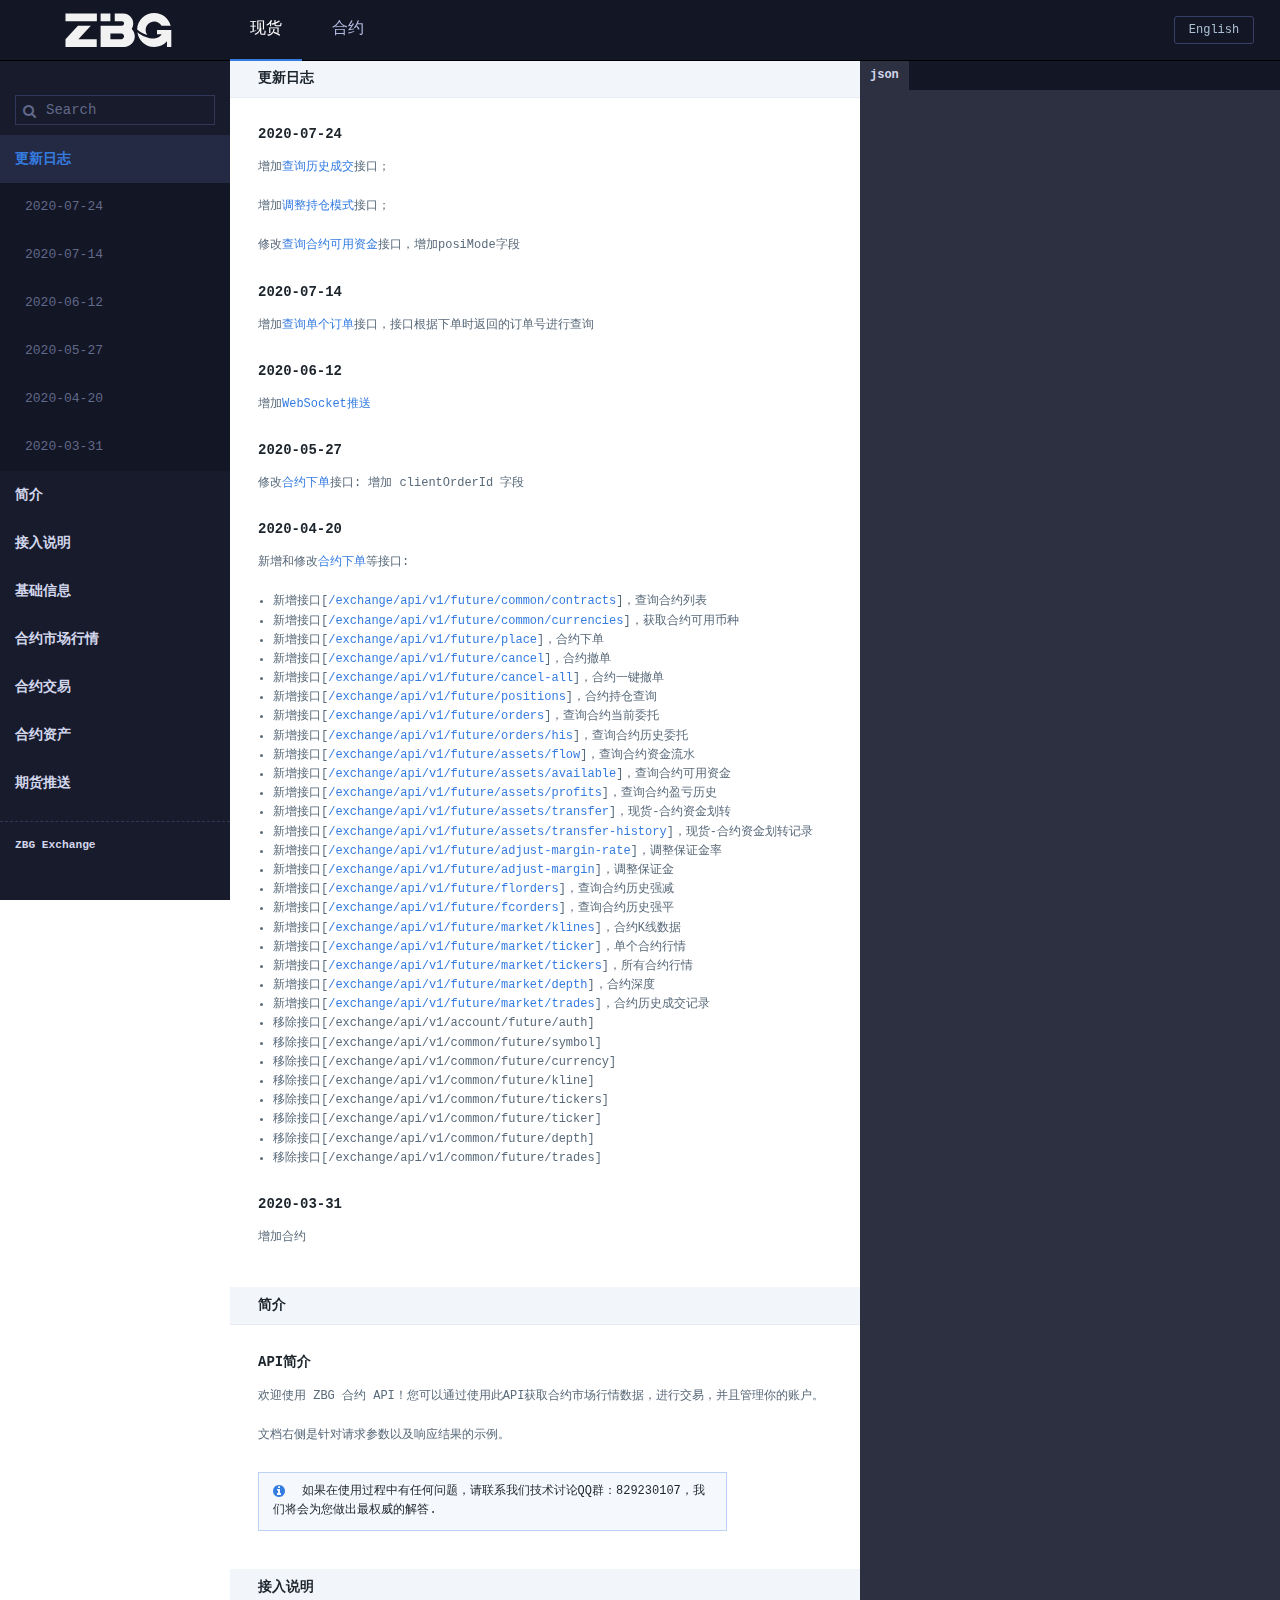
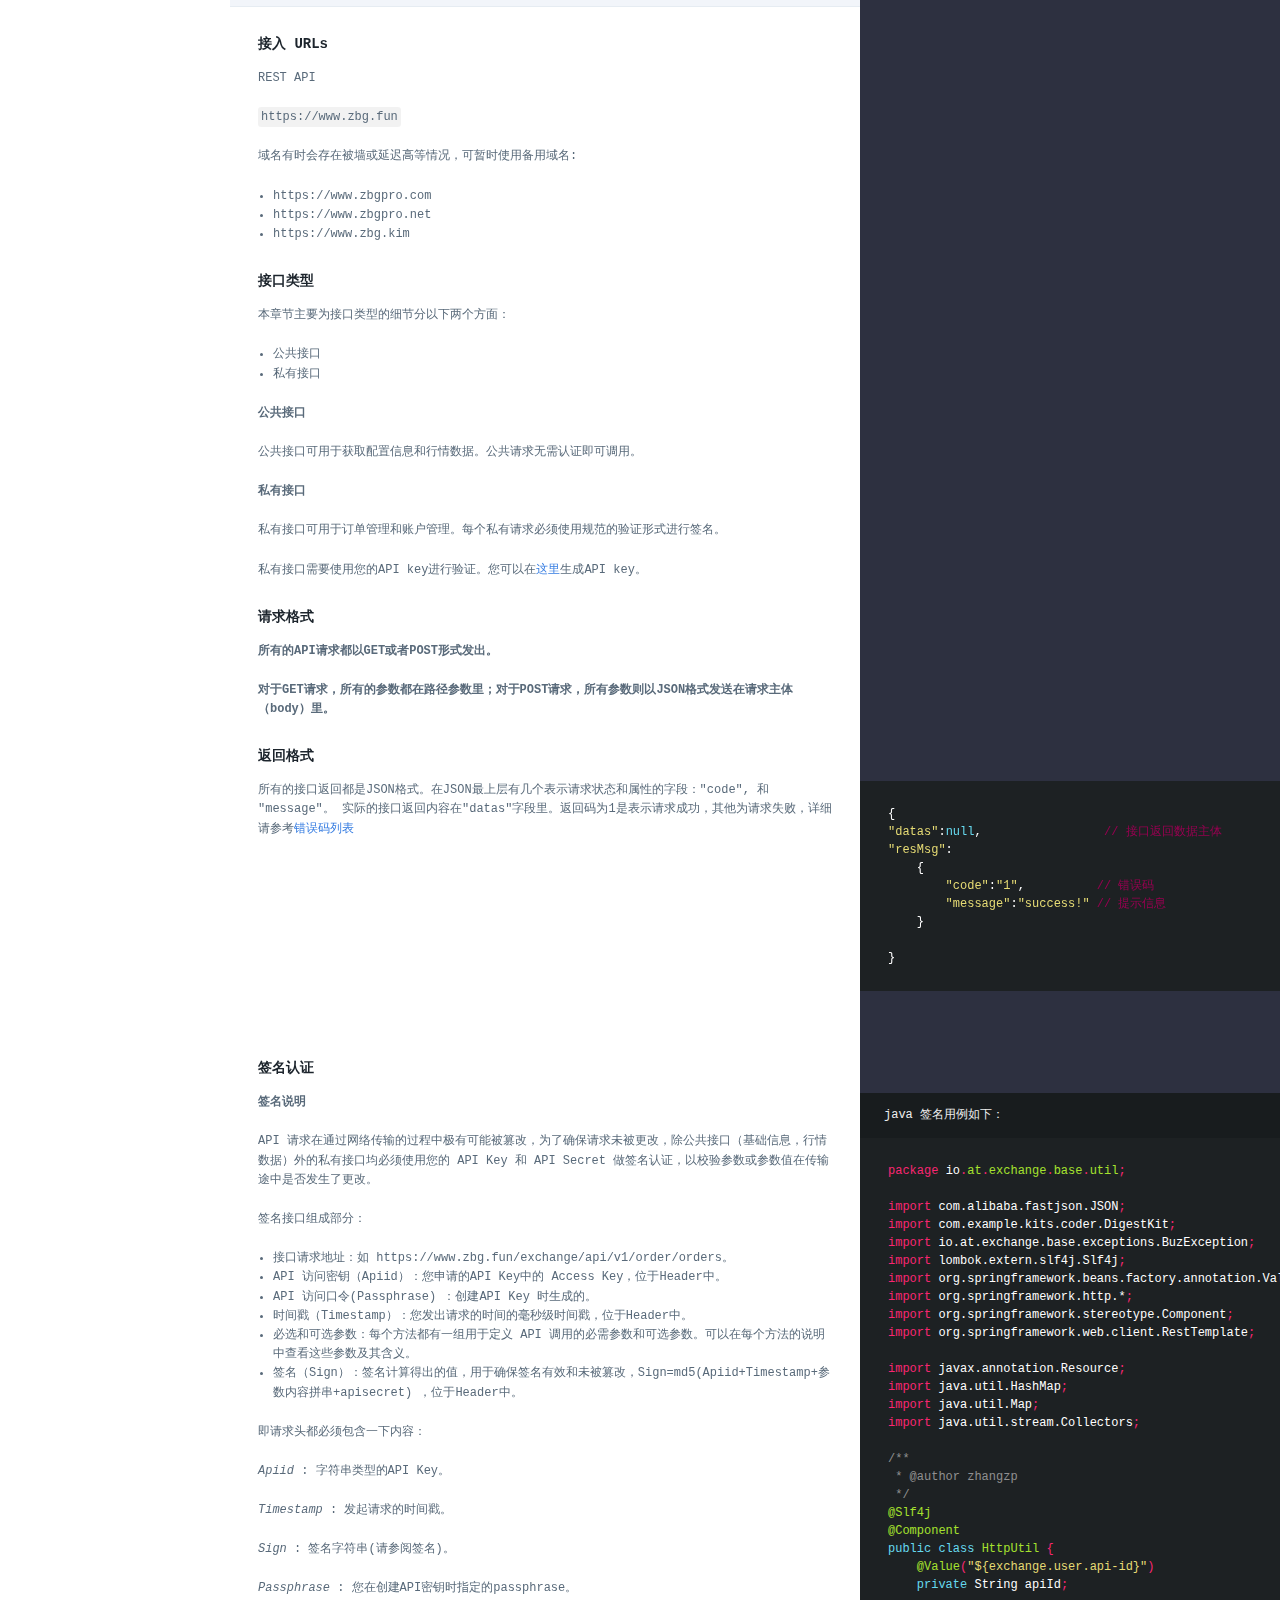
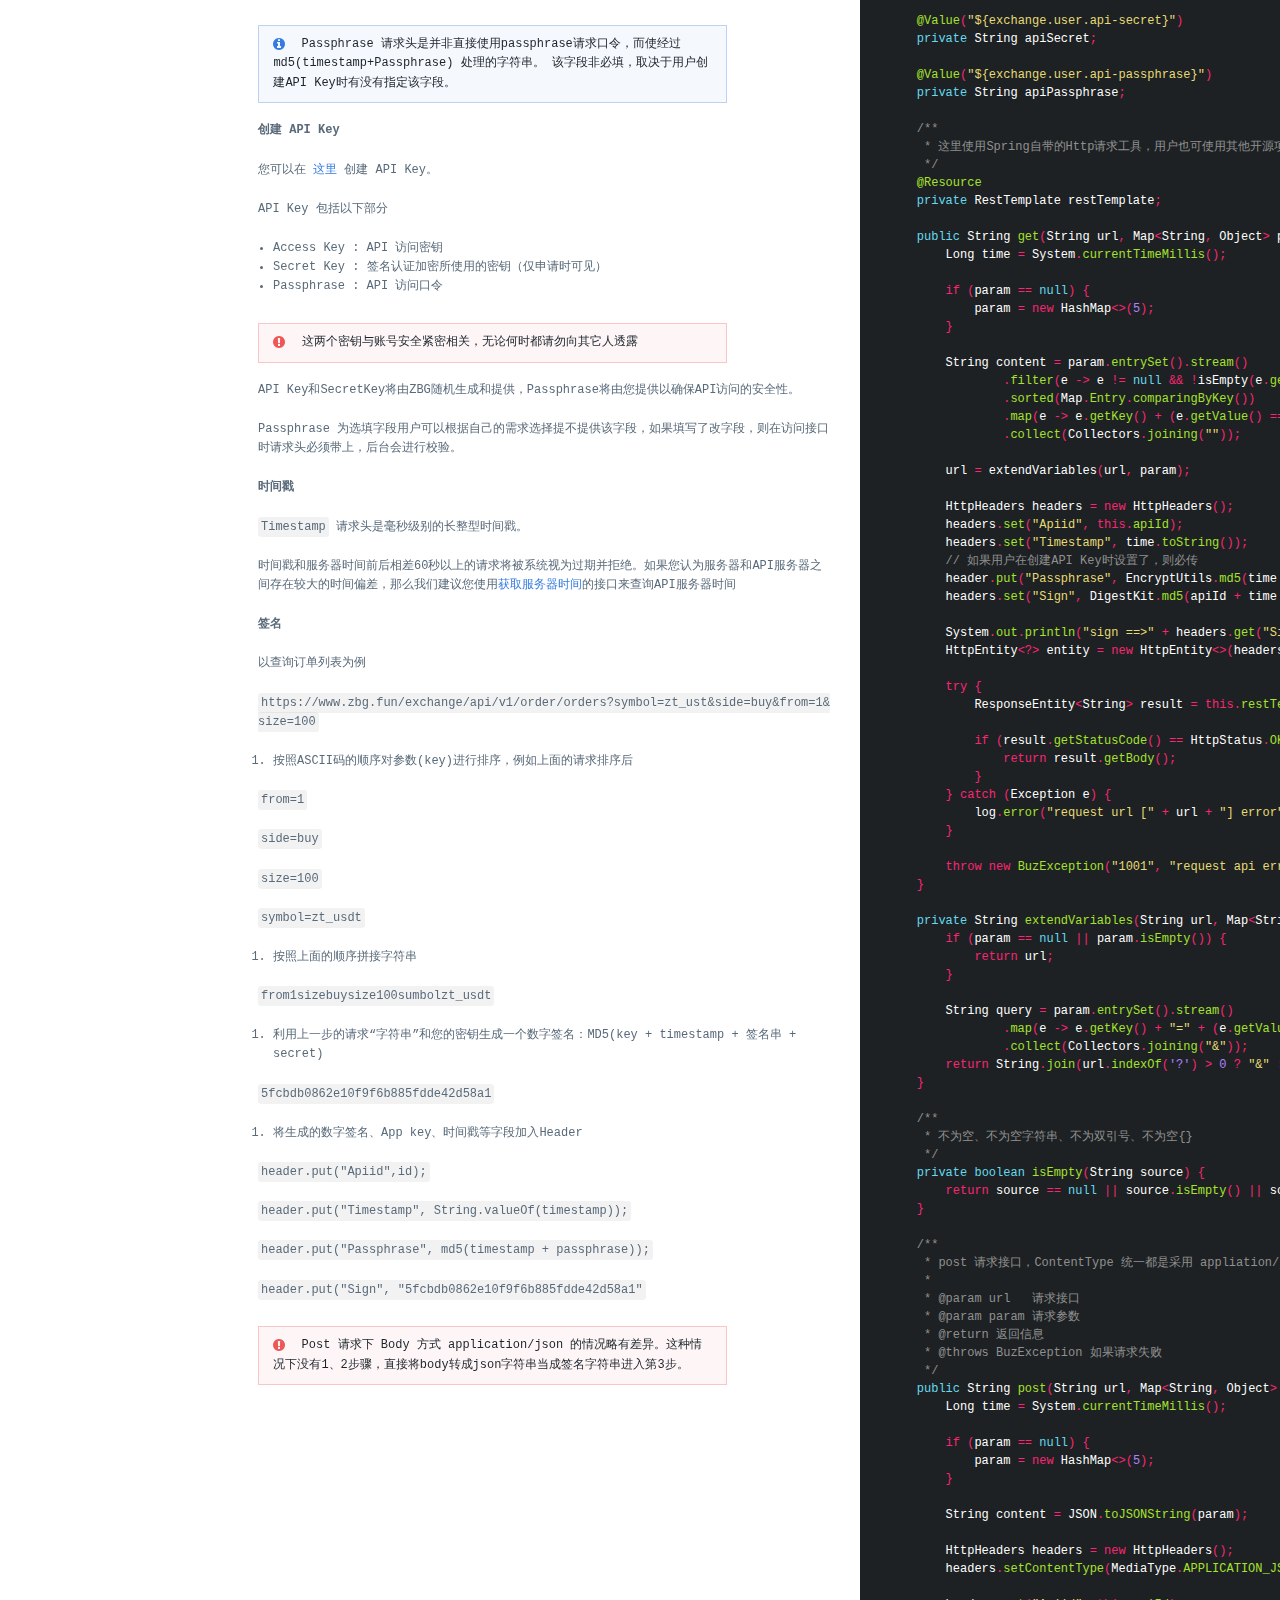
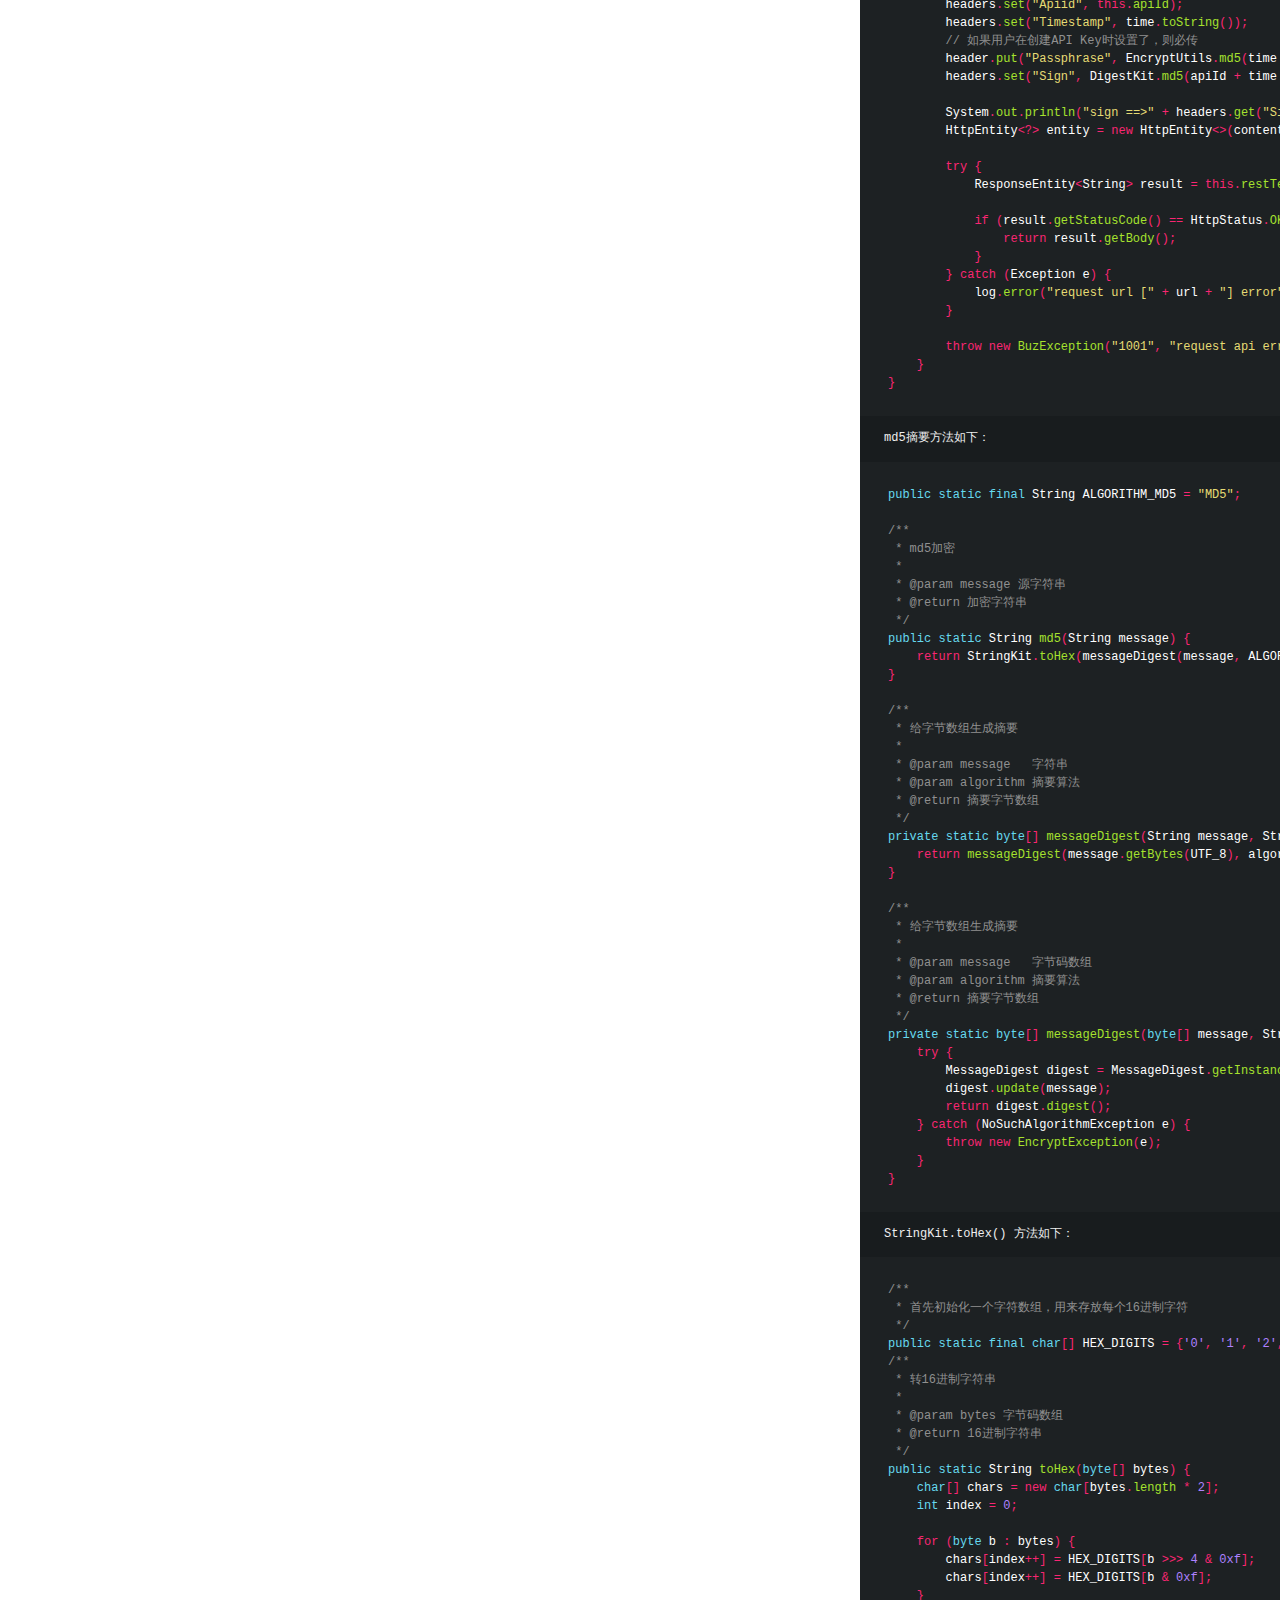
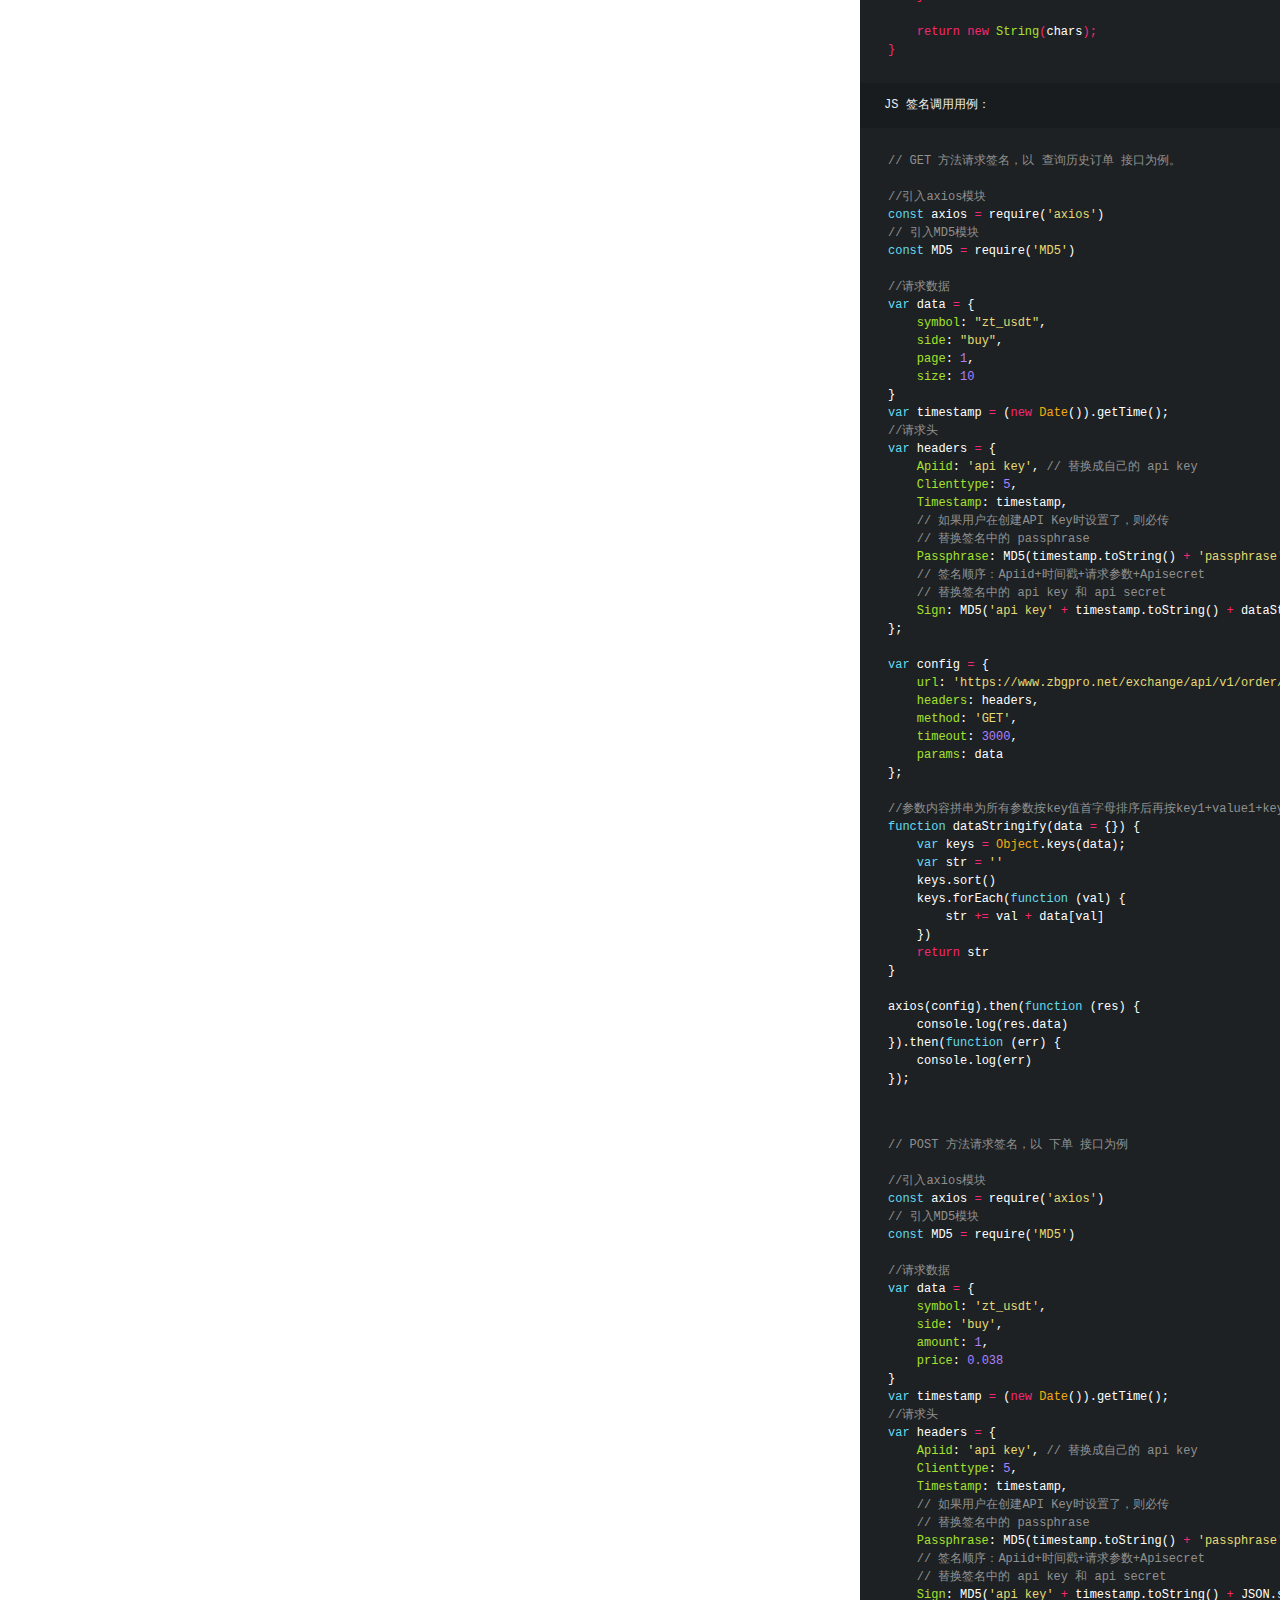
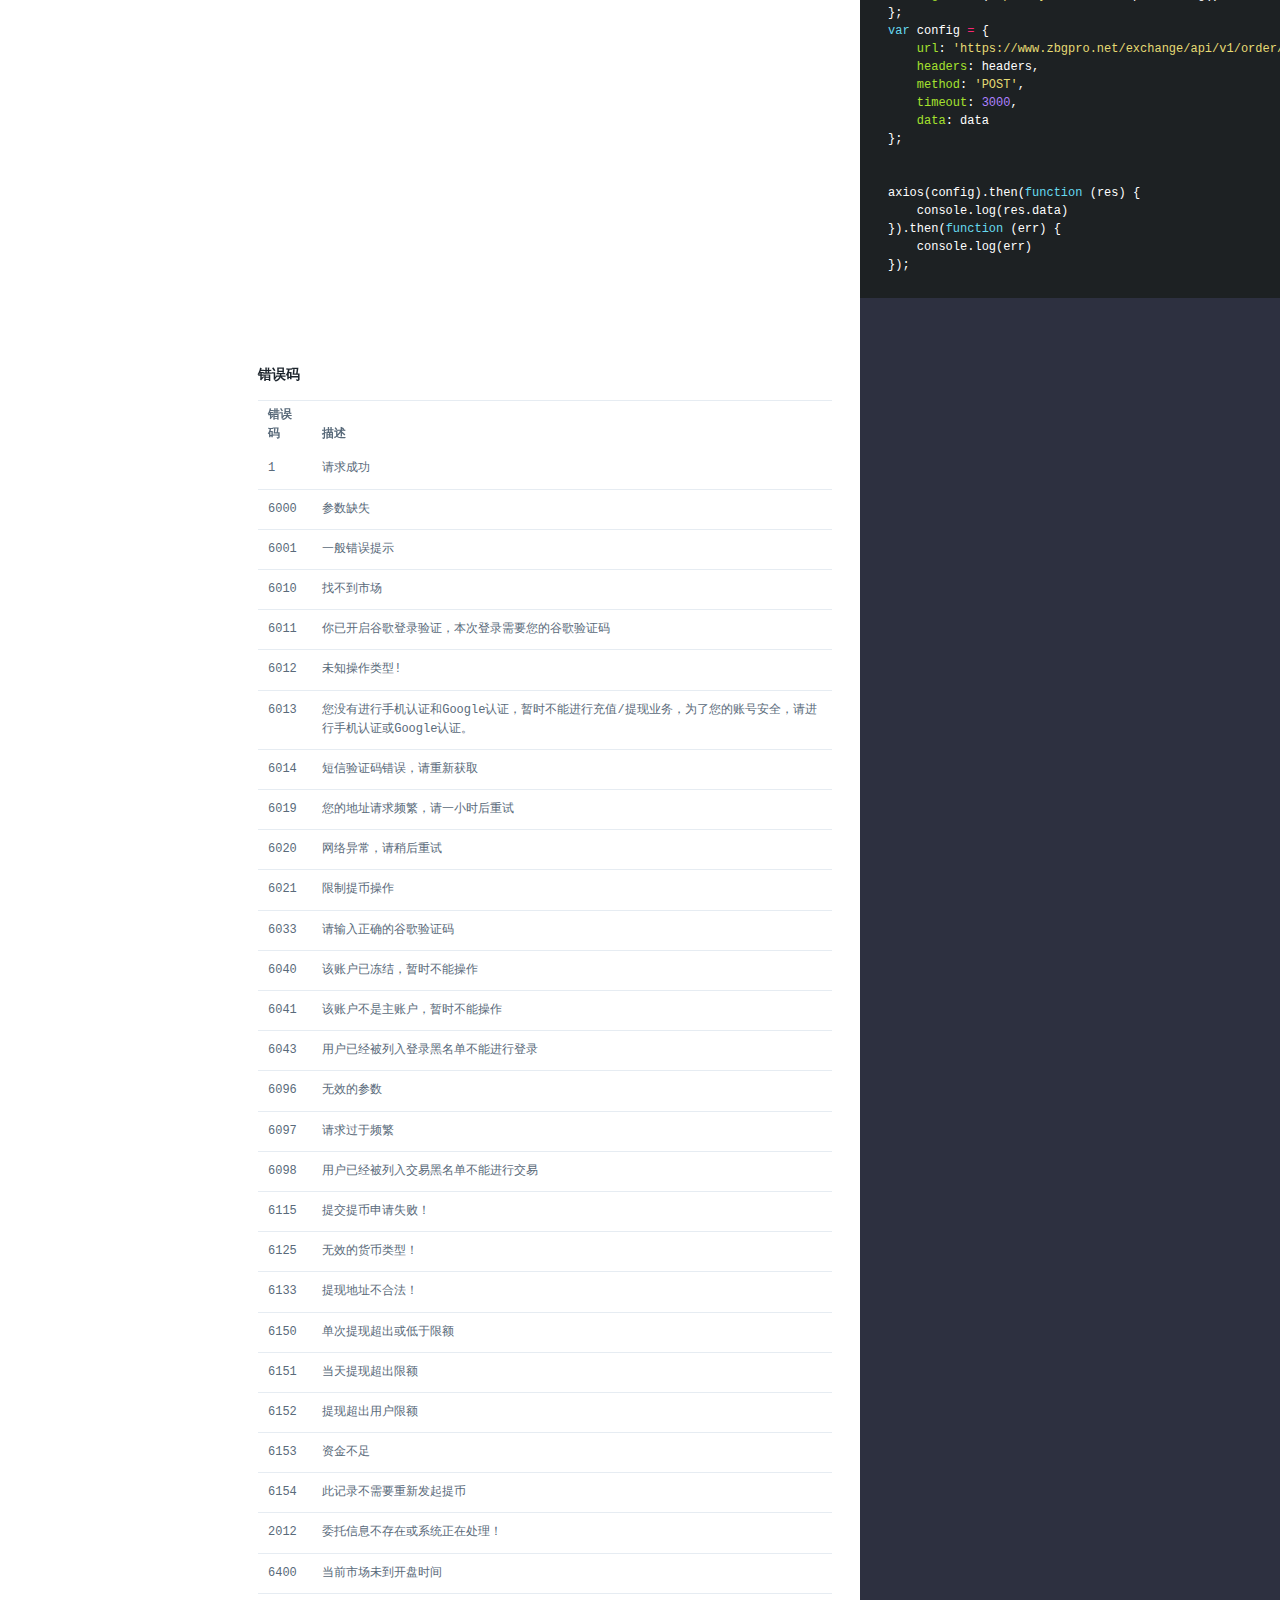
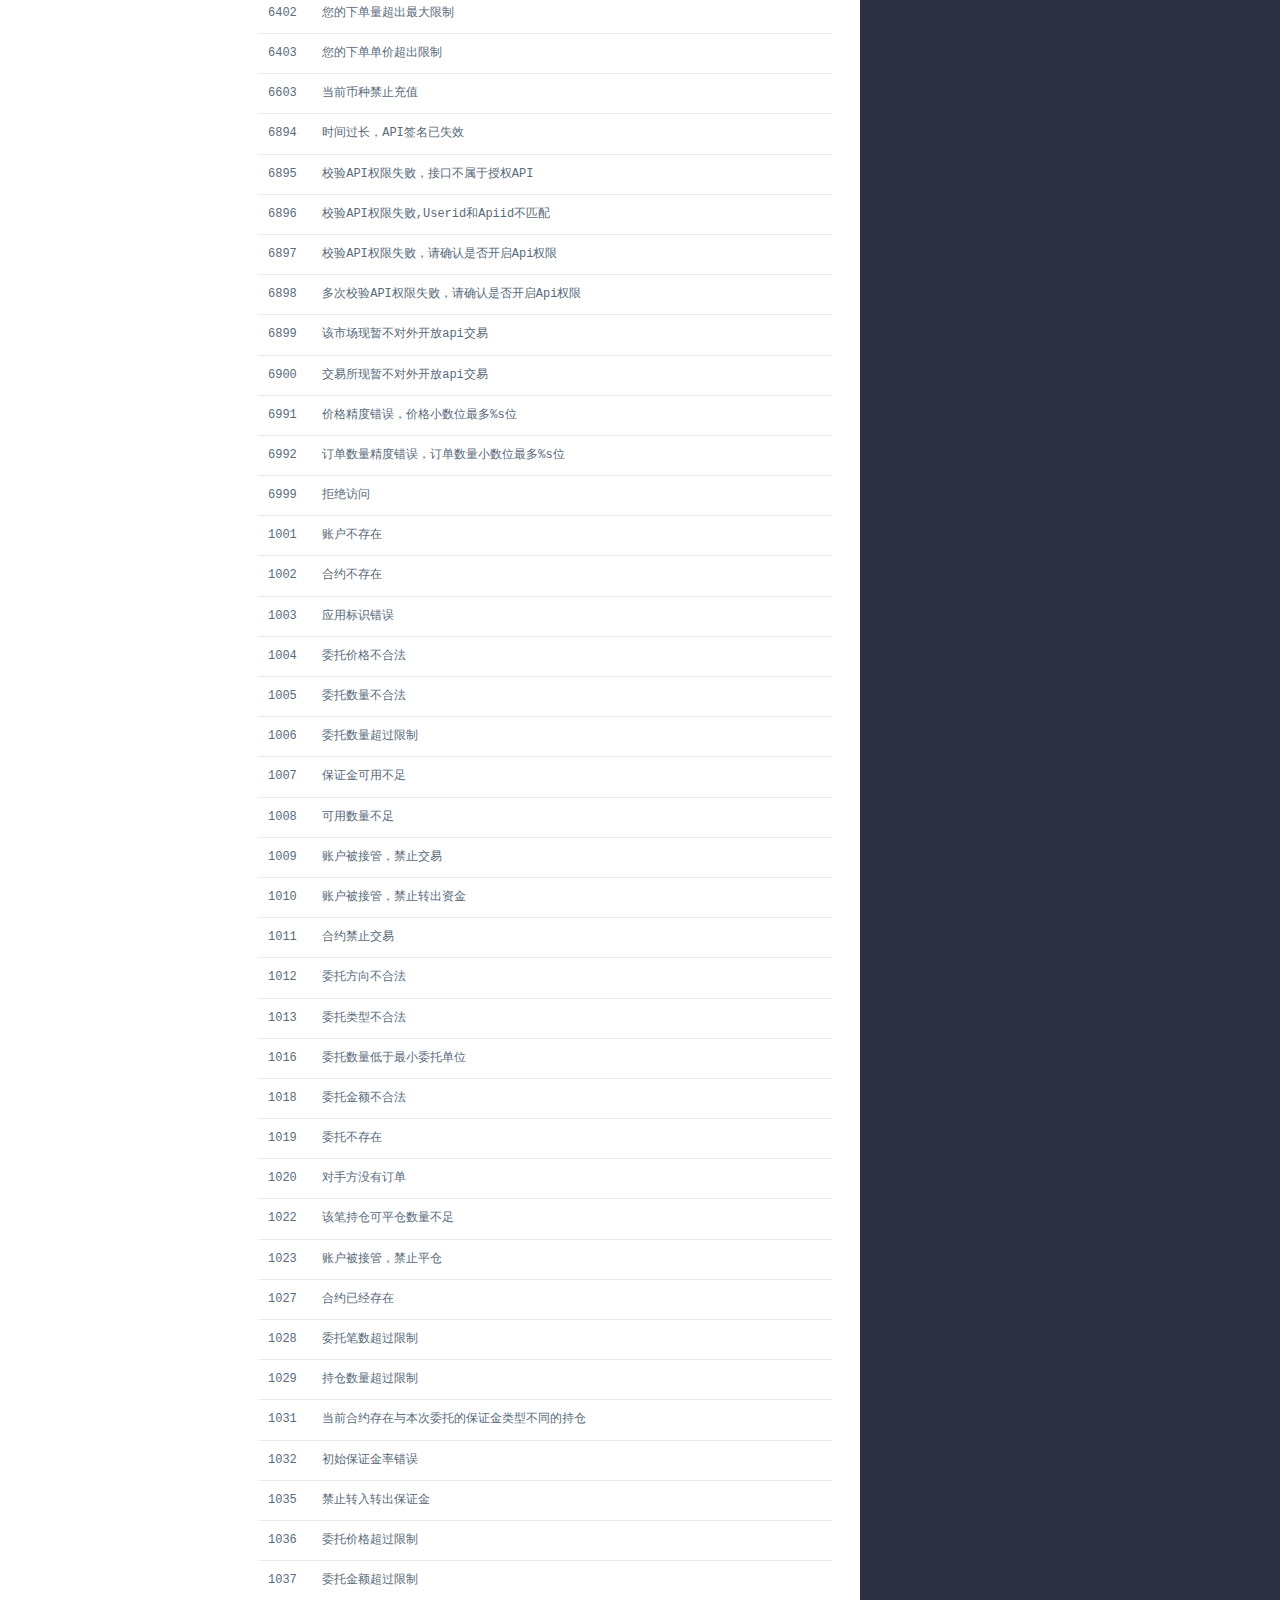
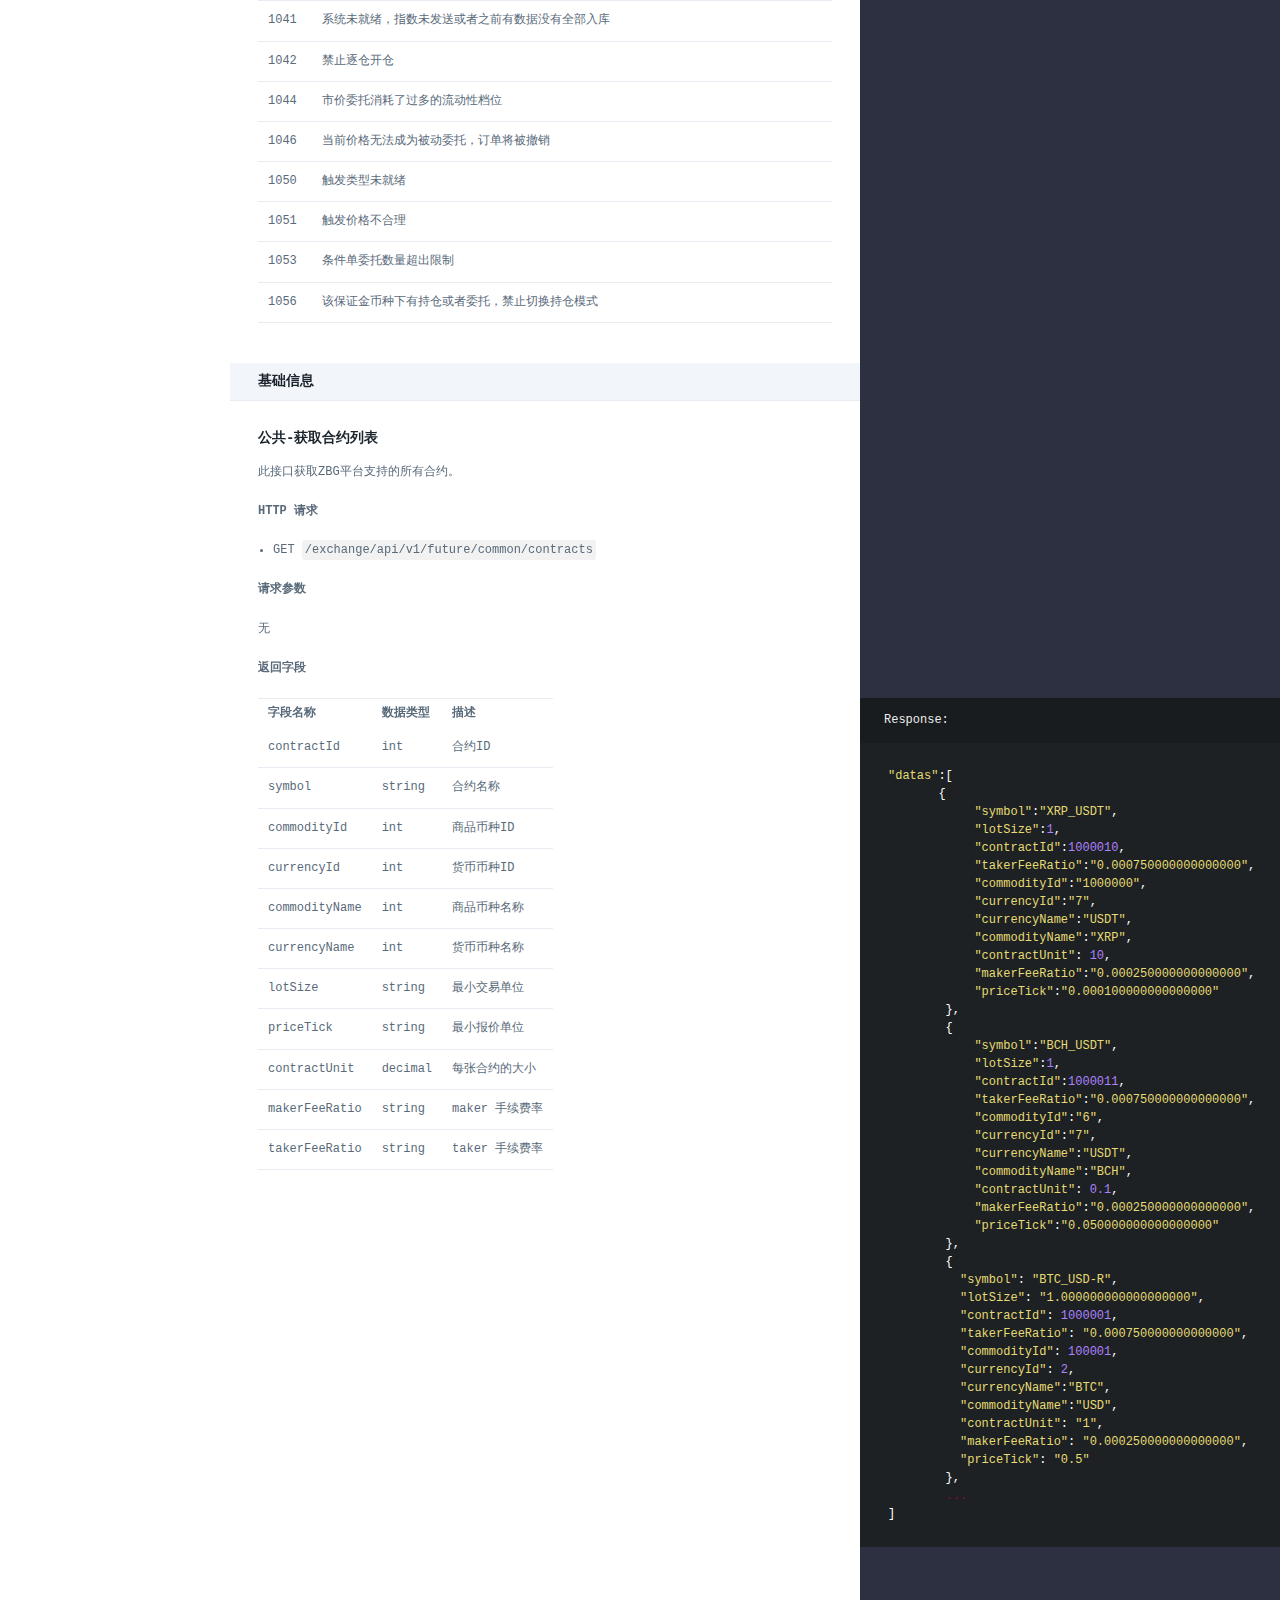
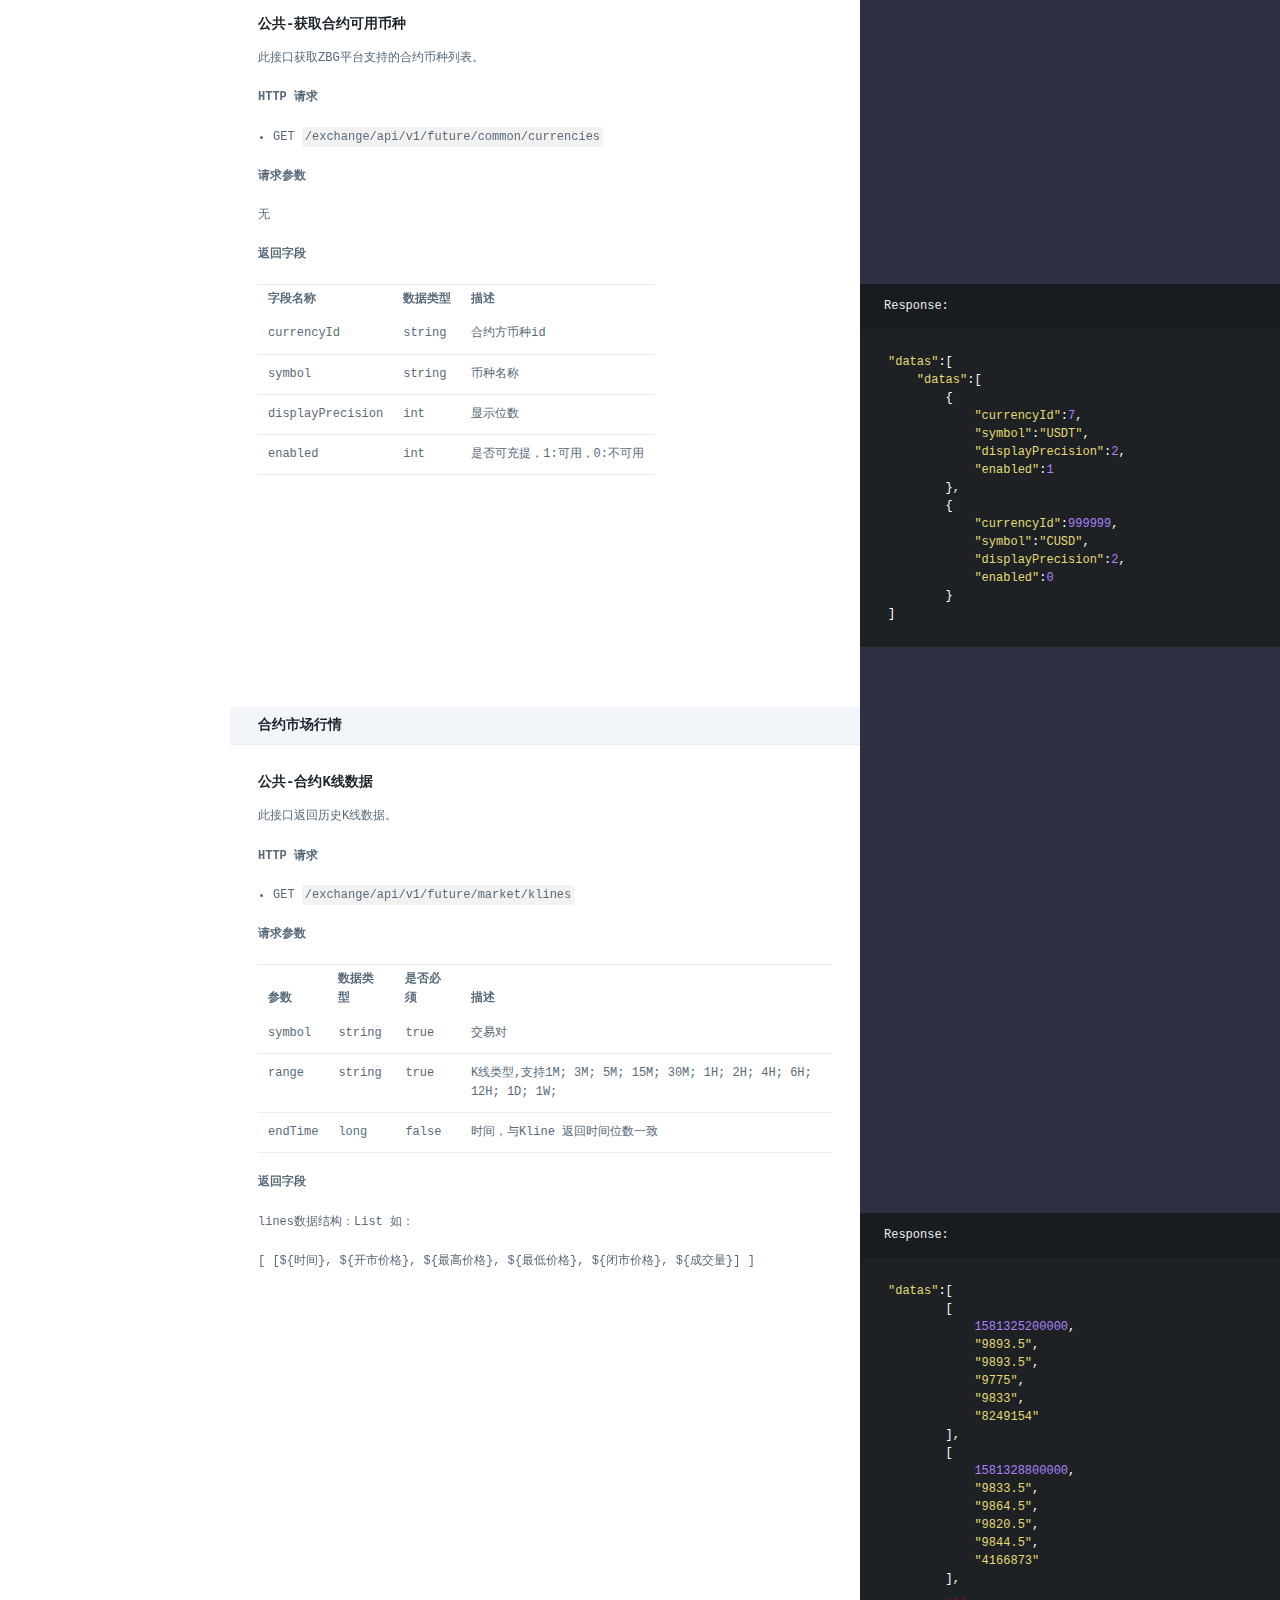
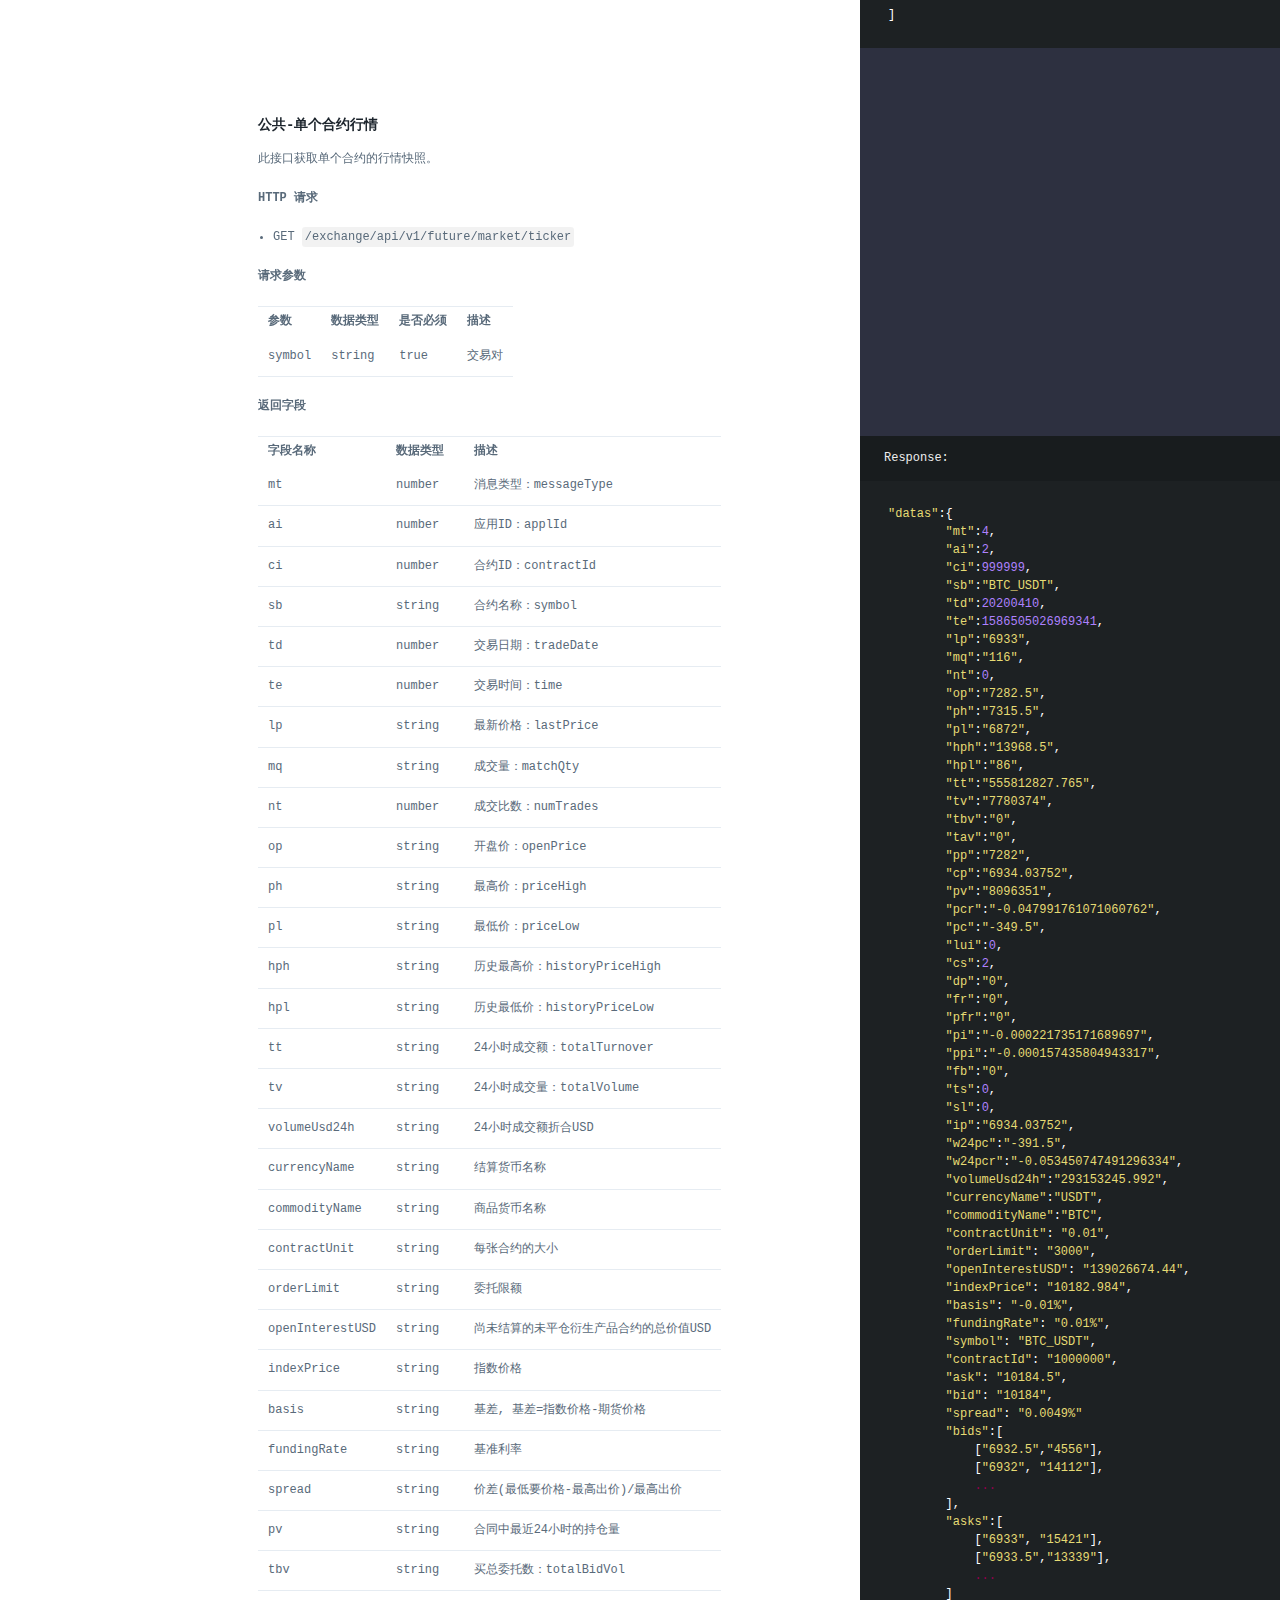
==== commit 38ab3c25: "publish: 适配币虎接口" ====
--- a/future/v1/cn/index.html
+++ b/future/v1/cn/index.html
@@ -1583,7 +1583,17 @@
         </span><span class="s2">"volumeUsd24h"</span><span class="p">:</span><span class="s2">"293153245.992"</span><span class="p">,</span><span class="w">
         </span><span class="s2">"currencyName"</span><span class="p">:</span><span class="s2">"USDT"</span><span class="p">,</span><span class="w">
         </span><span class="s2">"commodityName"</span><span class="p">:</span><span class="s2">"BTC"</span><span class="p">,</span><span class="w">
-        </span><span class="s2">"contractUnit"</span><span class="p">:</span><span class="w"> </span><span class="s2">"1.000000000000000000"</span><span class="p">,</span><span class="w">
+        </span><span class="s2">"contractUnit"</span><span class="p">:</span><span class="w"> </span><span class="s2">"0.01"</span><span class="p">,</span><span class="w">
+        </span><span class="s2">"orderLimit"</span><span class="p">:</span><span class="w"> </span><span class="s2">"3000"</span><span class="p">,</span><span class="w">
+        </span><span class="s2">"openInterestUSD"</span><span class="p">:</span><span class="w"> </span><span class="s2">"139026674.44"</span><span class="p">,</span><span class="w">
+        </span><span class="s2">"indexPrice"</span><span class="p">:</span><span class="w"> </span><span class="s2">"10182.984"</span><span class="p">,</span><span class="w">
+        </span><span class="s2">"basis"</span><span class="p">:</span><span class="w"> </span><span class="s2">"-0.01%"</span><span class="p">,</span><span class="w">
+        </span><span class="s2">"fundingRate"</span><span class="p">:</span><span class="w"> </span><span class="s2">"0.01%"</span><span class="p">,</span><span class="w">
+        </span><span class="s2">"symbol"</span><span class="p">:</span><span class="w"> </span><span class="s2">"BTC_USDT"</span><span class="p">,</span><span class="w">
+        </span><span class="s2">"contractId"</span><span class="p">:</span><span class="w"> </span><span class="s2">"1000000"</span><span class="p">,</span><span class="w">
+        </span><span class="s2">"ask"</span><span class="p">:</span><span class="w"> </span><span class="s2">"10184.5"</span><span class="p">,</span><span class="w">
+        </span><span class="s2">"bid"</span><span class="p">:</span><span class="w"> </span><span class="s2">"10184"</span><span class="p">,</span><span class="w">
+        </span><span class="s2">"spread"</span><span class="p">:</span><span class="w"> </span><span class="s2">"0.0049%"</span><span class="w">
         </span><span class="s2">"bids"</span><span class="p">:[</span><span class="w">
             </span><span class="p">[</span><span class="s2">"6932.5"</span><span class="p">,</span><span class="s2">"4556"</span><span class="p">],</span><span class="w">
             </span><span class="p">[</span><span class="s2">"6932"</span><span class="p">,</span><span class="w"> </span><span class="s2">"14112"</span><span class="p">],</span><span class="w">
@@ -1704,9 +1714,39 @@
 <td>每张合约的大小</td>
 </tr>
 <tr>
+<td>orderLimit</td>
+<td>string</td>
+<td>委托限额</td>
+</tr>
+<tr>
+<td>openInterestUSD</td>
+<td>string</td>
+<td>尚未结算的未平仓衍生产品合约的总价值USD</td>
+</tr>
+<tr>
+<td>indexPrice</td>
+<td>string</td>
+<td>指数价格</td>
+</tr>
+<tr>
+<td>basis</td>
+<td>string</td>
+<td>基差, 基差=指数价格-期货价格</td>
+</tr>
+<tr>
+<td>fundingRate</td>
+<td>string</td>
+<td>基准利率</td>
+</tr>
+<tr>
+<td>spread</td>
+<td>string</td>
+<td>价差(最低要价格-最高出价)/最高出价</td>
+</tr>
+<tr>
 <td>pv</td>
 <td>string</td>
-<td>The open interest in the last 24 hours in contracts</td>
+<td>合同中最近24小时的持仓量</td>
 </tr>
 <tr>
 <td>tbv</td>
